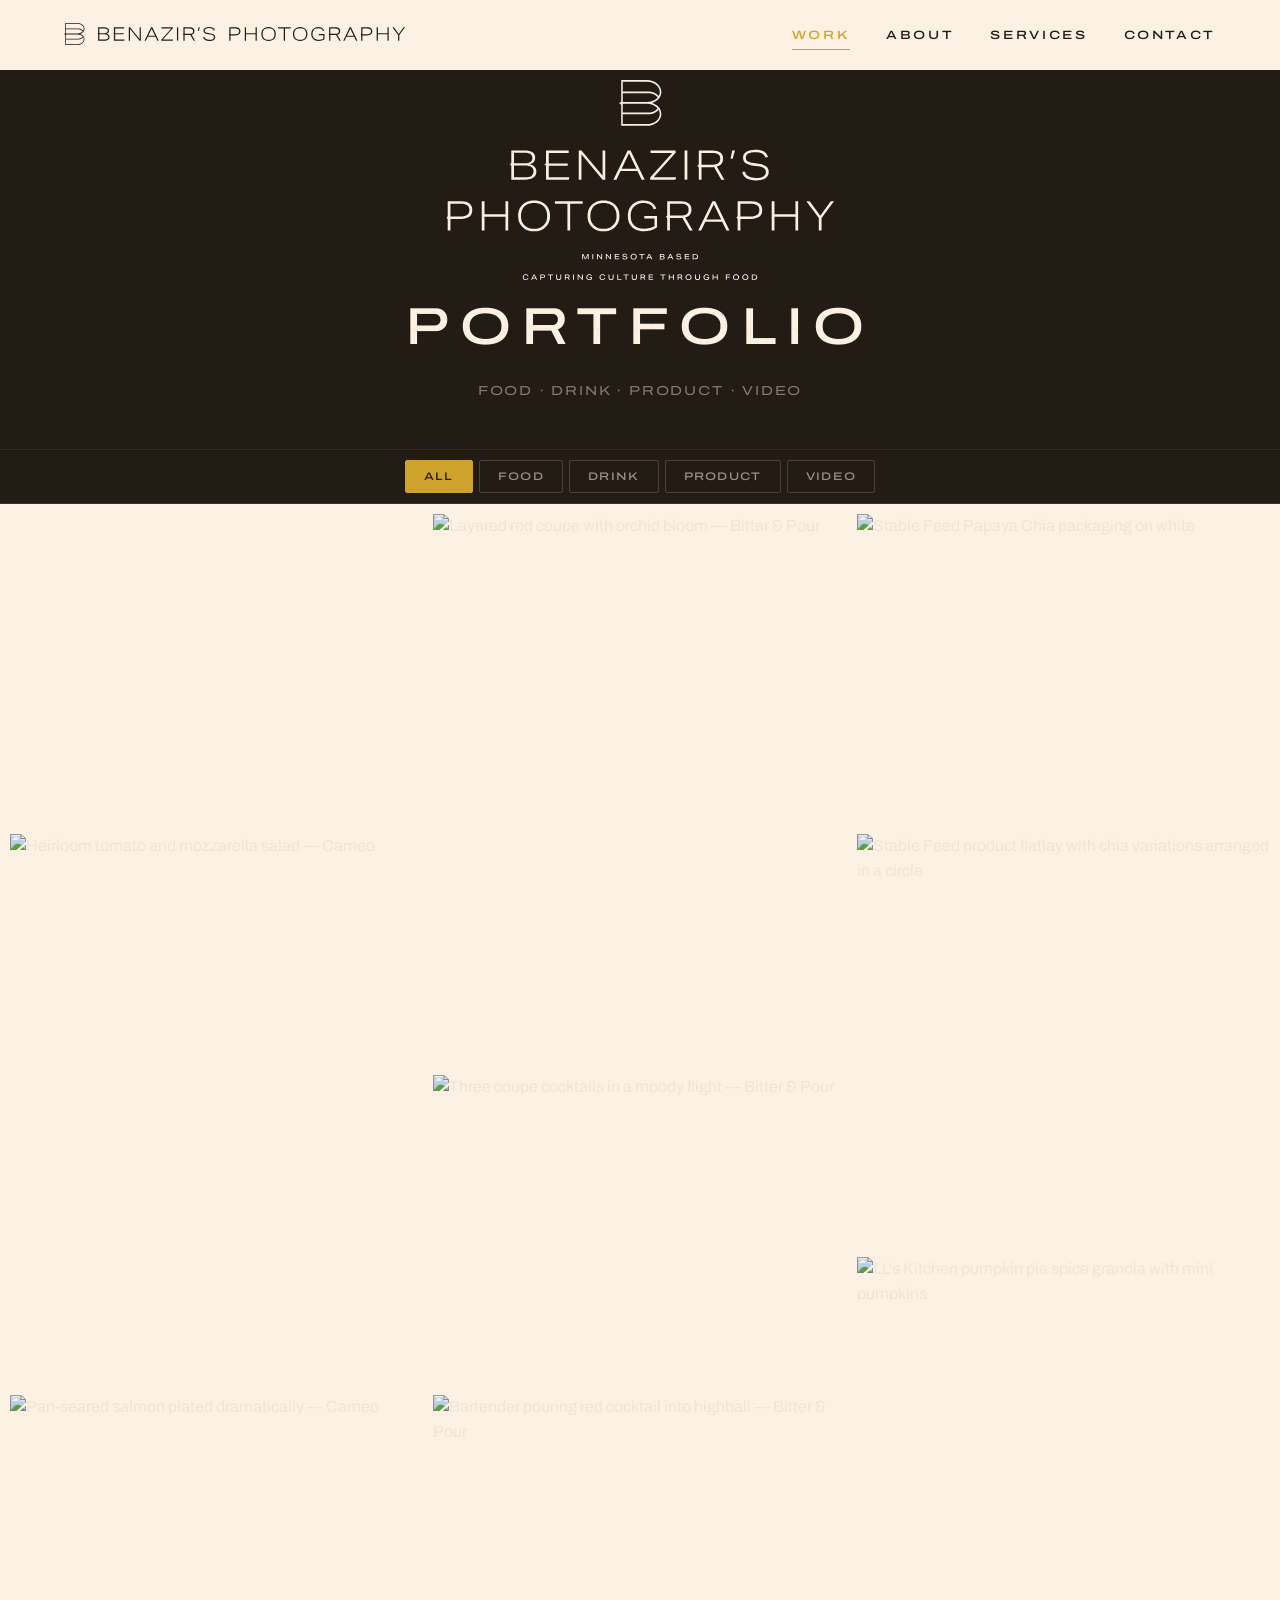
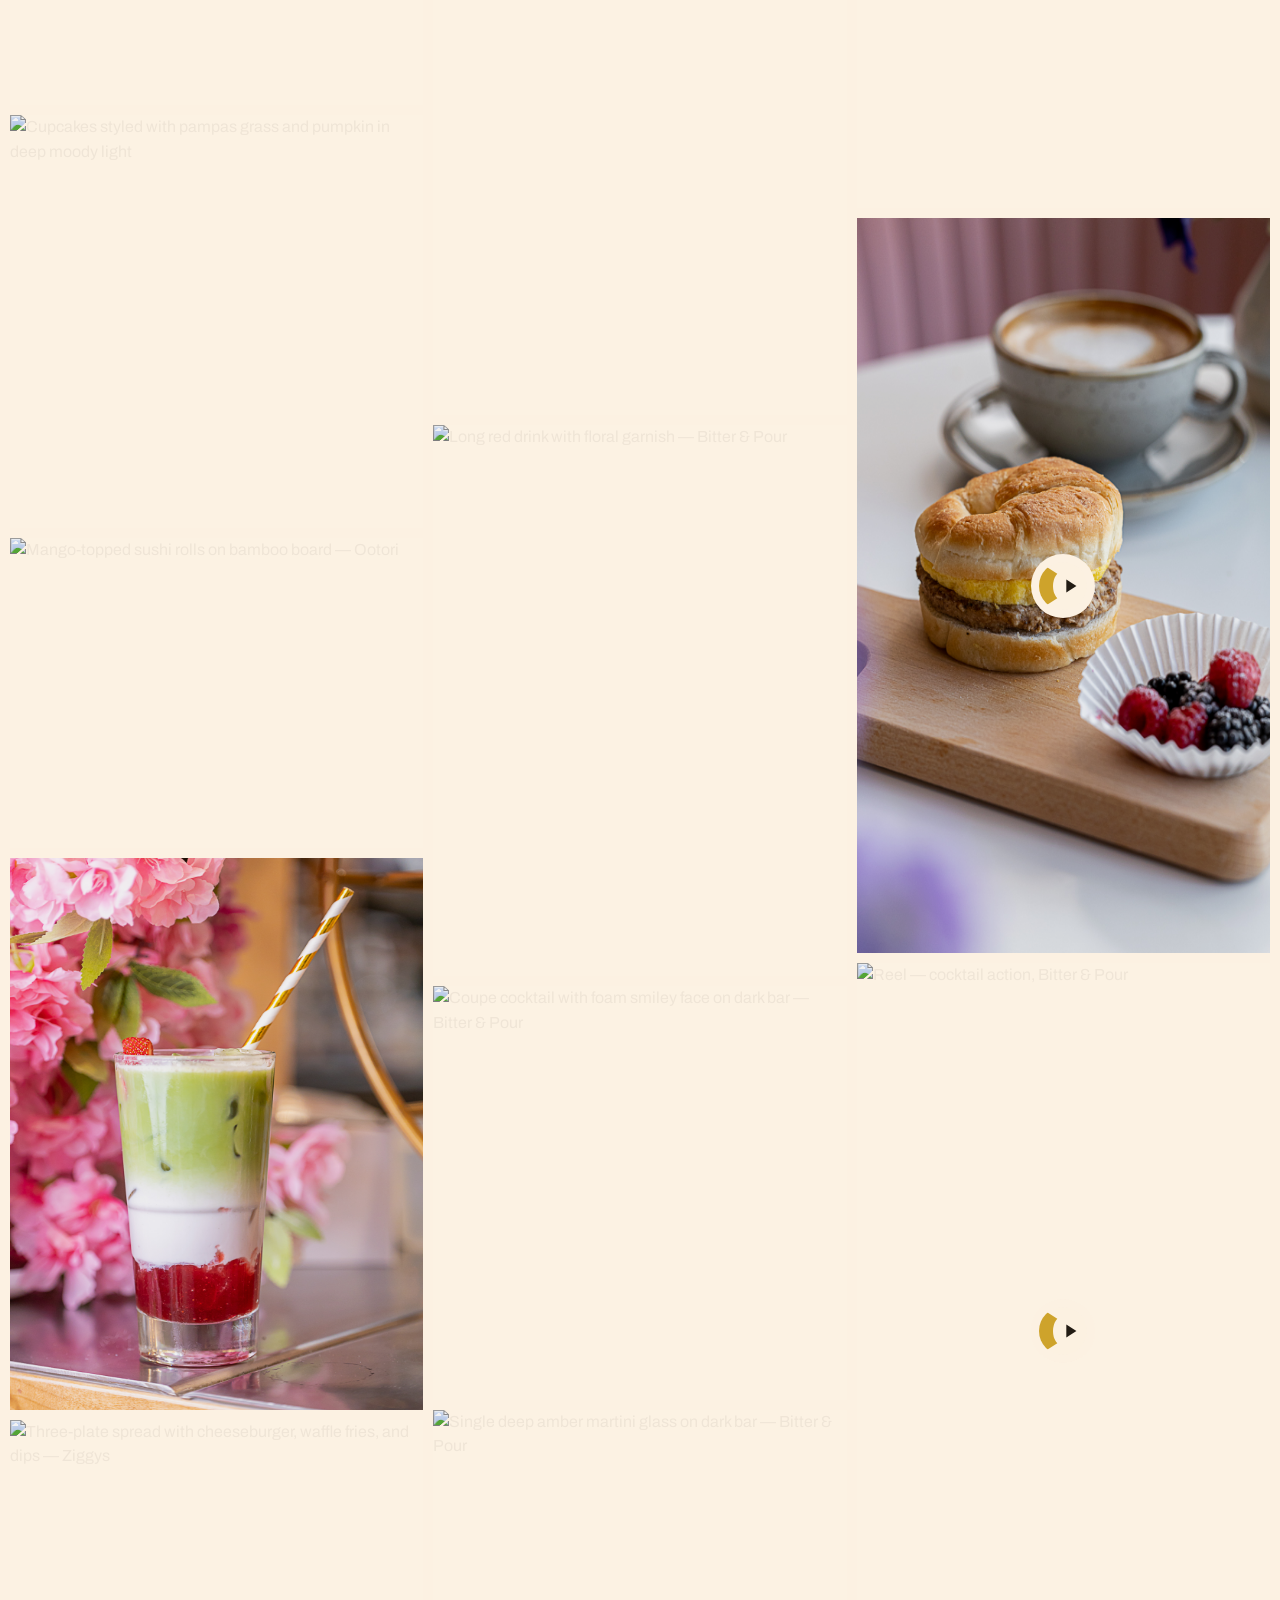
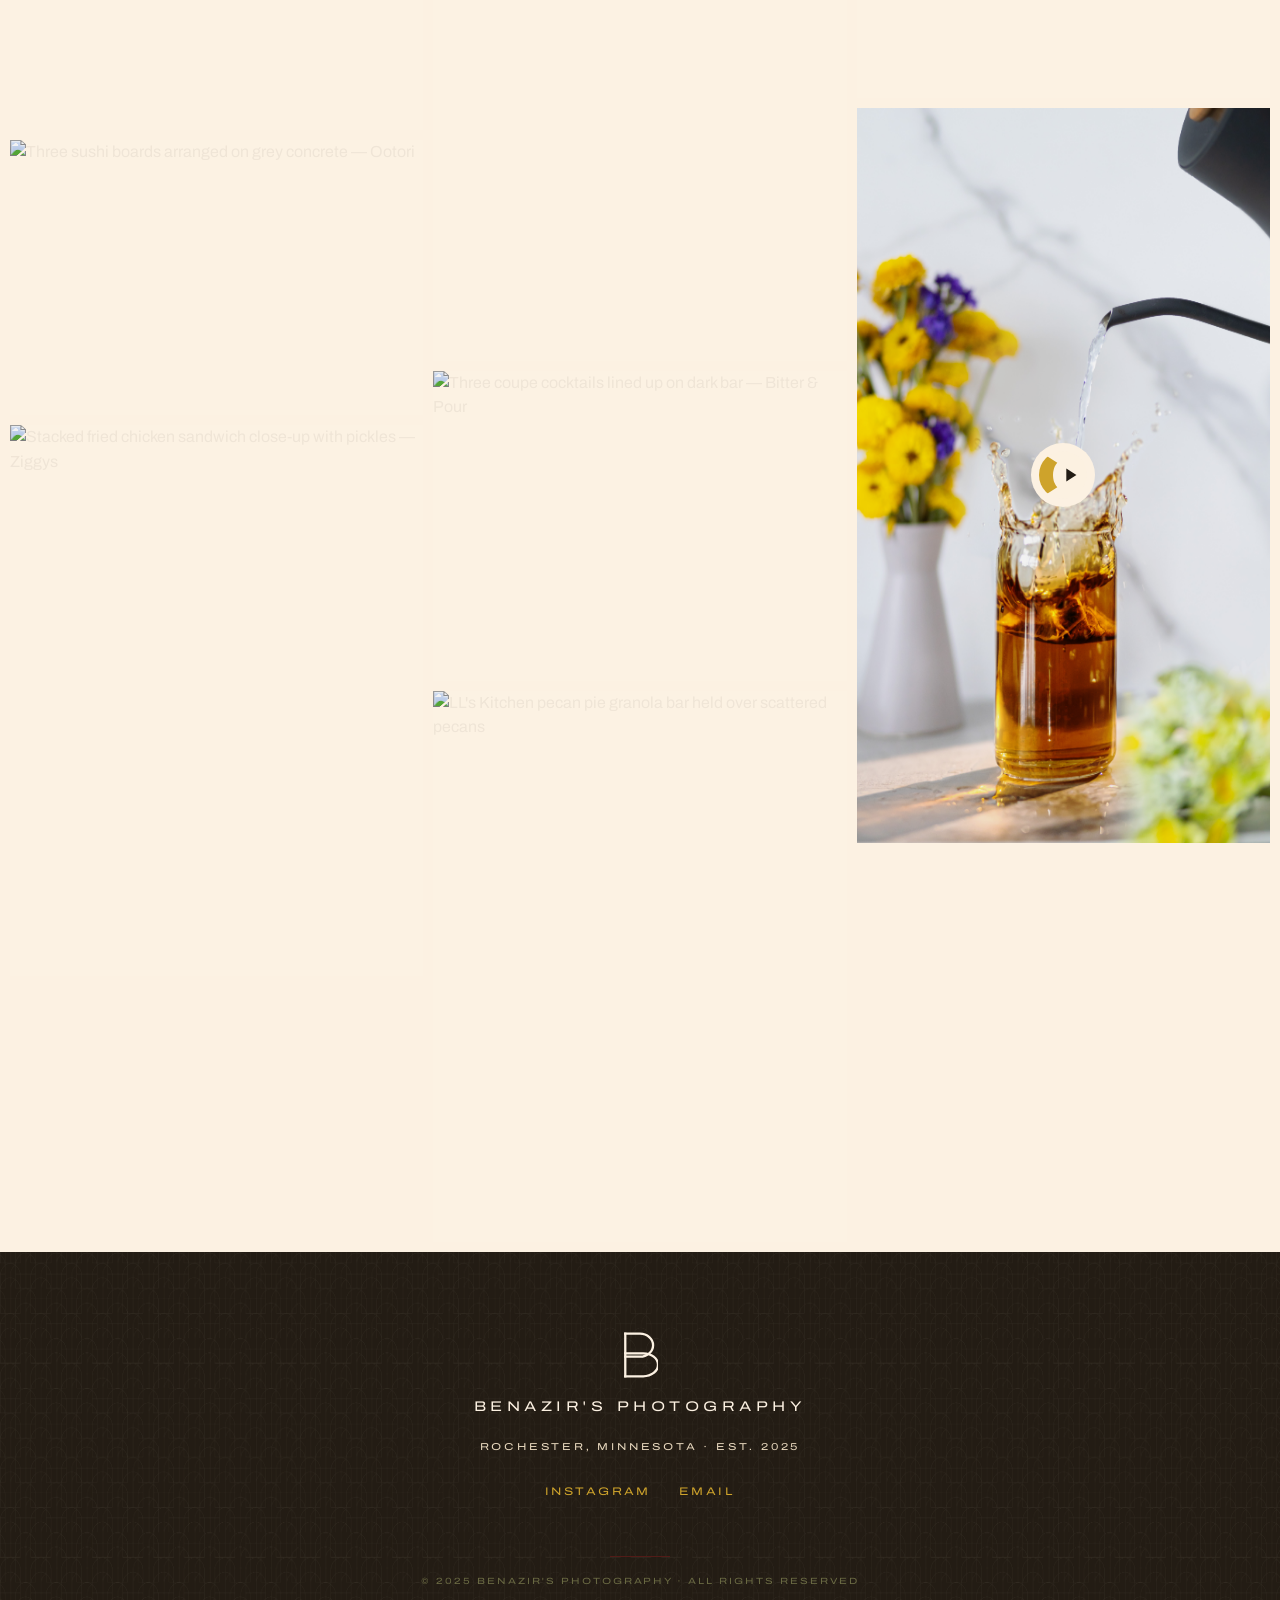
==== portfolio.html @ 40272d46 "Update portfolio.html" ====
<!doctype html>
<html lang="en">
<head>
<meta charset="utf-8">
<meta name="viewport" content="width=device-width,initial-scale=1">
<title>Portfolio — Benazir's Photography</title>
<meta name="description" content="Selected work — food, drink, product, and video photography by Benazir's Photography, Rochester MN.">
<link rel="preconnect" href="https://fonts.googleapis.com">
<link rel="preconnect" href="https://fonts.gstatic.com" crossorigin>
<link rel="stylesheet" href="https://fonts.googleapis.com/css2?family=Archivo:wdth,wght@100..125,300..700&display=swap">
<!-- Adobe Typekit (Aktiv Grotesk + Aktiv Grotesk Extended) -->
<script>
  (function () {
    var host = location.hostname;
    var allow = host && host !== 'localhost' && !host.endsWith('.local') && !/^\d/.test(host);
    if (allow) {
      var l = document.createElement('link');
      l.rel = 'stylesheet';
      l.href = 'https://use.typekit.net/yec0vnt.css';
      document.head.appendChild(l);
    }
  })();
</script>
<link rel="stylesheet" href="styles.css">

<style>
  /* ── CSS VARS (brand palette) ── */
  :root {
    --cream:   #FCF1E2;
    --tan:     #E9D9BF;
    --tumeric: #CEA32B;
    --sage:    #6B6B44;
    --pepper:  #231C14;
    --poppy:   #BC372E;
    --maroon:  #521B17;

    --font-display: 'aktiv-grotesk-extended', 'Archivo', sans-serif;
    --font-body:    'aktiv-grotesk', 'Archivo', sans-serif;

    --grid-gap: 10px;
    --col-count: 3;
  }

  *, *::before, *::after { box-sizing: border-box; margin: 0; padding: 0; }
  html { scroll-behavior: smooth; }
  body { background: var(--pepper); color: var(--cream); font-family: var(--font-body); }

  /* ── FILTER BAR ── */
  .filter-bar {
    position: sticky;
    top: 0;
    z-index: 100;
    display: flex;
    align-items: center;
    justify-content: center;
    gap: 6px;
    flex-wrap: wrap;
    padding: 10px 16px;
    background: var(--pepper);
    border-bottom: 1px solid rgba(252,241,226,.10);
  }

  .filter-bar__btn {
    font-family: var(--font-display);
    font-size: 11px;
    letter-spacing: .12em;
    text-transform: uppercase;
    color: rgba(252,241,226,.55);
    background: transparent;
    border: 1px solid rgba(252,241,226,.18);
    border-radius: 2px;
    padding: 7px 18px;
    cursor: pointer;
    transition: color .2s, border-color .2s, background .2s;
    white-space: nowrap;
  }
  .filter-bar__btn:hover,
  .filter-bar__btn.is-active {
    color: var(--pepper);
    background: var(--tumeric);
    border-color: var(--tumeric);
  }

  /* ── MASONRY GRID ── */
  .portfolio-grid { padding: var(--grid-gap); }

  .masonry {
    column-count: var(--col-count);
    column-gap: var(--grid-gap);
  }

  .pf-item {
    display: block;
    break-inside: avoid;
    margin-bottom: var(--grid-gap);
    position: relative;
    overflow: hidden;
    cursor: zoom-in;
    background: rgba(255,255,255,.04);
  }

  .pf-item img {
    display: block;
    width: 100%;
    height: auto;
    transition: transform .45s cubic-bezier(.25,.46,.45,.94), filter .35s ease;
    filter: brightness(.95);
  }
  .pf-item:hover img {
    transform: scale(1.04);
    filter: brightness(1);
  }

  /* label overlay */
  .pf-item__label {
    position: absolute;
    bottom: 0; left: 0; right: 0;
    padding: 28px 14px 12px;
    background: linear-gradient(transparent, rgba(35,28,20,.72));
    font-family: var(--font-display);
    font-size: 10px;
    letter-spacing: .14em;
    text-transform: uppercase;
    color: var(--cream);
    opacity: 0;
    transform: translateY(6px);
    transition: opacity .3s ease, transform .3s ease;
    pointer-events: none;
  }
  .pf-item:hover .pf-item__label {
    opacity: 1;
    transform: translateY(0);
  }

  /* video play badge */
  .pf-item--video::after {
    content: '';
    position: absolute;
    top: 50%; left: 50%;
    transform: translate(-50%,-50%);
    width: 48px; height: 48px;
    background: rgba(252,241,226,.9) url("data:image/svg+xml,%3Csvg xmlns='http://www.w3.org/2000/svg' viewBox='0 0 24 24'%3E%3Cpath fill='%23231C14' d='M8 5v14l11-7z'/%3E%3C/svg%3E") center/22px no-repeat;
    border-radius: 50%;
    pointer-events: none;
    transition: transform .2s ease, background-color .2s ease;
  }
  .pf-item--video:hover::after {
    transform: translate(-50%,-50%) scale(1.12);
    background-color: var(--tumeric);
  }

  .pf-item.is-hidden { display: none; }

  /* ── RESPONSIVE ── */
  @media (max-width: 900px)  { :root { --col-count: 2; } }
  @media (max-width: 500px)  { :root { --col-count: 1; } }

  /* ── LIGHTBOX ── */
  .lb-overlay {
    display: none;
    position: fixed;
    inset: 0;
    z-index: 1000;
    background: rgba(35,28,20,.96);
    backdrop-filter: blur(6px);
    -webkit-backdrop-filter: blur(6px);
    align-items: center;
    justify-content: center;
    padding: 20px;
  }
  .lb-overlay.is-open { display: flex; }

  .lb-inner {
    position: relative;
    max-width: min(1100px, 94vw);
    max-height: 90vh;
    display: flex;
    align-items: center;
    justify-content: center;
  }

  .lb-img {
    max-width: 100%;
    max-height: 88vh;
    object-fit: contain;
    display: block;
    box-shadow: 0 30px 80px rgba(0,0,0,.6);
    border: 1px solid rgba(252,241,226,.08);
    opacity: 0;
    transform: scale(.97);
    transition: opacity .3s ease, transform .3s ease;
  }
  .lb-overlay.is-open .lb-img {
    opacity: 1;
    transform: scale(1);
  }

  .lb-caption {
    position: absolute;
    bottom: -32px;
    left: 0; right: 0;
    text-align: center;
    font-family: var(--font-body);
    font-size: 12px;
    letter-spacing: .06em;
    color: rgba(252,241,226,.45);
  }

  .lb-btn {
    position: fixed;
    background: rgba(252,241,226,.08);
    border: 1px solid rgba(252,241,226,.14);
    color: var(--cream);
    cursor: pointer;
    display: flex;
    align-items: center;
    justify-content: center;
    transition: background .2s ease, border-color .2s ease;
  }
  .lb-btn:hover { background: var(--tumeric); border-color: var(--tumeric); color: var(--pepper); }

  .lb-close {
    top: 18px; right: 18px;
    width: 42px; height: 42px;
    border-radius: 50%;
    font-size: 20px;
    line-height: 1;
  }
  .lb-prev, .lb-next {
    top: 50%; transform: translateY(-50%);
    width: 48px; height: 48px;
    border-radius: 50%;
    font-size: 22px;
  }
  .lb-prev { left: 14px; }
  .lb-next { right: 14px; }

  @media (max-width: 600px) {
    .lb-prev { left: 6px; }
    .lb-next { right: 6px; }
    .lb-close { top: 10px; right: 10px; width: 36px; height: 36px; font-size: 16px; }
  }

  /* ── MINI-HERO fallback (in case styles.css doesn't define it) ── */
  .mini-hero {
    background: var(--pepper);
    padding: 80px 24px 48px;
    text-align: center;
    border-bottom: 1px solid rgba(252,241,226,.08);
  }
  .mini-hero h1 {
    font-family: var(--font-display);
    font-size: clamp(28px, 5vw, 52px);
    letter-spacing: .18em;
    text-transform: uppercase;
    color: var(--cream);
    margin-top: 20px;
  }
  .mini-hero__cats {
    margin-top: 10px;
    font-size: 13px;
    letter-spacing: .14em;
    color: rgba(252,241,226,.45);
    text-transform: uppercase;
  }
</style>
</head>
<body data-screen-label="02 Portfolio">

<!-- ============== NAV ============== -->
<header class="nav is-scrolled">
  <div class="nav__inner">
    <a href="index.html" class="nav__brand" aria-label="Benazir's Photography home">
      <img class="nav__logo" src="assets/logos/horizontal-cream.svg" alt="Benazir's Photography" />
    </a>
    <button class="nav__hamburger" aria-label="Open menu" aria-expanded="false">
      <span></span><span></span><span></span>
    </button>
    <ul class="nav__links">
      <li><a class="nav__link is-active" href="portfolio.html">Work</a></li>
      <li><a class="nav__link" href="index.html#about">About</a></li>
      <li><a class="nav__link" href="index.html#specialties">Services</a></li>
      <li><a class="nav__link" href="index.html#contact">Contact</a></li>
    </ul>
  </div>
</header>

<!-- ============== MINI HERO ============== -->
<section class="mini-hero">
  <div class="mini-hero__pattern" aria-hidden="true"></div>
  <img src="assets/logos/Primary_Tagline_Cream.svg" alt="Benazir's Photography"
       style="height:200px;width:auto;display:block;margin:0 auto;">
  <h1>Portfolio</h1>
  <div class="mini-hero__cats">Food · Drink · Product · Video</div>
</section>

<!-- ============== FILTER ============== -->
<nav class="filter-bar" aria-label="Filter portfolio">
  <button class="filter-bar__btn is-active" data-filter="all">All</button>
  <button class="filter-bar__btn" data-filter="food">Food</button>
  <button class="filter-bar__btn" data-filter="drink">Drink</button>
  <button class="filter-bar__btn" data-filter="product">Product</button>
  <button class="filter-bar__btn" data-filter="video">Video</button>
</nav>

<!-- ============================================================
     MASONRY GRID
     ============================================================
     IMAGE PATHS: All src values follow the pattern /portfolio/{category}/{filename}
     matching your GitHub /portfolio folder structure.

     Replace each src with the actual filename from your repo.
     The data-src attribute on each <a> is used by the lightbox —
     it should always match the <img> src.

     The inline style="aspect-ratio:W/H" on each <img> reserves
     layout space before images load. Adjust each ratio to match
     your actual photo's orientation (landscape 4/3 · portrait 3/4
     · square 1/1 · tall portrait 9/16 for reels).
     ============================================================ -->
<section class="portfolio-grid" id="portfolio">
  <div class="masonry" id="masonryGrid">

    <!-- ══ FOOD ══════════════════════════════════════════════════ -->

    <a href="#" class="pf-item" data-category="food"
       data-src="portfolio/Architectural & Hospitality/Mill Valley Kitchen — 104A9486 bar stools cow art.jpg"
      <img src="/portfolio/food/mezza9-04102.jpg" style="aspect-ratio:4/3"
           alt="Pan-seared salmon in a black bowl on warm wood — Mezza 9" loading="lazy">
      <div class="pf-item__label">Food</div>
    </a>

    <a href="#" class="pf-item" data-category="food"
       data-src="/portfolio/food/cameo-22.jpg"
       data-alt="Heirloom tomato and mozzarella salad — Cameo">
      <img src="/portfolio/food/cameo-22.jpg" style="aspect-ratio:3/4"
           alt="Heirloom tomato and mozzarella salad — Cameo" loading="lazy">
      <div class="pf-item__label">Food</div>
    </a>

    <a href="#" class="pf-item" data-category="food"
       data-src="/portfolio/food/cameo-1.jpg"
       data-alt="Pan-seared salmon plated dramatically — Cameo">
      <img src="/portfolio/food/cameo-1.jpg" style="aspect-ratio:4/3"
           alt="Pan-seared salmon plated dramatically — Cameo" loading="lazy">
      <div class="pf-item__label">Food</div>
    </a>

    <a href="#" class="pf-item" data-category="food"
       data-src="/portfolio/food/styling-bg.jpg"
       data-alt="Cupcakes styled with pampas grass and pumpkin in deep moody light">
      <img src="/portfolio/food/styling-bg.jpg" style="aspect-ratio:1/1"
           alt="Cupcakes styled with pampas grass and pumpkin in deep moody light" loading="lazy">
      <div class="pf-item__label">Editorial</div>
    </a>

    <a href="#" class="pf-item" data-category="food"
       data-src="/portfolio/food/ootori-13.jpg"
       data-alt="Mango-topped sushi rolls on bamboo board — Ootori">
      <img src="/portfolio/food/ootori-13.jpg" style="aspect-ratio:4/3"
           alt="Mango-topped sushi rolls on bamboo board — Ootori" loading="lazy">
      <div class="pf-item__label">Food</div>
    </a>

    <a href="#" class="pf-item" data-category="food"
       data-src="/portfolio/food/mezza9-0973.jpg"
       data-alt="Strawberry matcha layered drink with cherry blossoms — Mezza 9">
      <img src="/portfolio/food/mezza9-0973.jpg" style="aspect-ratio:3/4"
           alt="Strawberry matcha layered drink with cherry blossoms — Mezza 9" loading="lazy">
      <div class="pf-item__label">Food</div>
    </a>

    <a href="#" class="pf-item" data-category="food"
       data-src="/portfolio/food/ziggys-127.jpg"
       data-alt="Three-plate spread with cheeseburger, waffle fries, and dips — Ziggys">
      <img src="/portfolio/food/ziggys-127.jpg" style="aspect-ratio:4/3"
           alt="Three-plate spread with cheeseburger, waffle fries, and dips — Ziggys" loading="lazy">
      <div class="pf-item__label">Food</div>
    </a>

    <a href="#" class="pf-item" data-category="food"
       data-src="/portfolio/food/ootori-29.jpg"
       data-alt="Three sushi boards arranged on grey concrete — Ootori">
      <img src="/portfolio/food/ootori-29.jpg" style="aspect-ratio:3/2"
           alt="Three sushi boards arranged on grey concrete — Ootori" loading="lazy">
      <div class="pf-item__label">Food</div>
    </a>

    <a href="#" class="pf-item" data-category="food"
       data-src="/portfolio/food/ziggys-025.jpg"
       data-alt="Stacked fried chicken sandwich close-up with pickles — Ziggys">
      <img src="/portfolio/food/ziggys-025.jpg" style="aspect-ratio:3/4"
           alt="Stacked fried chicken sandwich close-up with pickles — Ziggys" loading="lazy">
      <div class="pf-item__label">Food</div>
    </a>

    <!-- ══ DRINK ══════════════════════════════════════════════════ -->

    <a href="#" class="pf-item" data-category="drink"
       data-src="/portfolio/drink/bp-19.jpg"
       data-alt="Layered red coupe with orchid bloom — Bitter & Pour">
      <img src="/portfolio/drink/bp-19.jpg" style="aspect-ratio:3/4"
           alt="Layered red coupe with orchid bloom — Bitter & Pour" loading="lazy">
      <div class="pf-item__label">Drink</div>
    </a>

    <a href="#" class="pf-item" data-category="drink"
       data-src="/portfolio/drink/bp-29.jpg"
       data-alt="Three coupe cocktails in a moody flight — Bitter & Pour">
      <img src="/portfolio/drink/bp-29.jpg" style="aspect-ratio:4/3"
           alt="Three coupe cocktails in a moody flight — Bitter & Pour" loading="lazy">
      <div class="pf-item__label">Drink</div>
    </a>

    <a href="#" class="pf-item" data-category="drink"
       data-src="/portfolio/drink/bp-06.jpg"
       data-alt="Bartender pouring red cocktail into highball — Bitter & Pour">
      <img src="/portfolio/drink/bp-06.jpg" style="aspect-ratio:2/3"
           alt="Bartender pouring red cocktail into highball — Bitter & Pour" loading="lazy">
      <div class="pf-item__label">Drink</div>
    </a>

    <a href="#" class="pf-item" data-category="drink"
       data-src="/portfolio/drink/bp-14.jpg"
       data-alt="Long red drink with floral garnish — Bitter & Pour">
      <img src="/portfolio/drink/bp-14.jpg" style="aspect-ratio:3/4"
           alt="Long red drink with floral garnish — Bitter & Pour" loading="lazy">
      <div class="pf-item__label">Drink</div>
    </a>

    <a href="#" class="pf-item" data-category="drink"
       data-src="/portfolio/drink/bp-4880.jpg"
       data-alt="Coupe cocktail with foam smiley face on dark bar — Bitter & Pour">
      <img src="/portfolio/drink/bp-4880.jpg" style="aspect-ratio:1/1"
           alt="Coupe cocktail with foam smiley face on dark bar — Bitter & Pour" loading="lazy">
      <div class="pf-item__label">Drink</div>
    </a>

    <a href="#" class="pf-item" data-category="drink"
       data-src="/portfolio/drink/bp-34.jpg"
       data-alt="Single deep amber martini glass on dark bar — Bitter & Pour">
      <img src="/portfolio/drink/bp-34.jpg" style="aspect-ratio:3/4"
           alt="Single deep amber martini glass on dark bar — Bitter & Pour" loading="lazy">
      <div class="pf-item__label">Drink</div>
    </a>

    <a href="#" class="pf-item" data-category="drink"
       data-src="/portfolio/drink/bp-4776.jpg"
       data-alt="Three coupe cocktails lined up on dark bar — Bitter & Pour">
      <img src="/portfolio/drink/bp-4776.jpg" style="aspect-ratio:4/3"
           alt="Three coupe cocktails lined up on dark bar — Bitter & Pour" loading="lazy">
      <div class="pf-item__label">Drink</div>
    </a>

    <!-- ══ PRODUCT ════════════════════════════════════════════════ -->

    <a href="#" class="pf-item" data-category="product"
       data-src="/portfolio/product/lls-2632.jpg"
       data-alt="LL's Kitchen pecan pie granola bar held over scattered pecans">
      <img src="/portfolio/product/lls-2632.jpg" style="aspect-ratio:3/4"
           alt="LL's Kitchen pecan pie granola bar held over scattered pecans" loading="lazy">
      <div class="pf-item__label">Product</div>
    </a>

    <a href="#" class="pf-item" data-category="product"
       data-src="/portfolio/product/sf-087.jpg"
       data-alt="Stable Feed Papaya Chia packaging on white">
      <img src="/portfolio/product/sf-087.jpg" style="aspect-ratio:4/3"
           alt="Stable Feed Papaya Chia packaging on white" loading="lazy">
      <div class="pf-item__label">Product</div>
    </a>

    <a href="#" class="pf-item" data-category="product"
       data-src="/portfolio/product/sf-107.jpg"
       data-alt="Stable Feed product flatlay with chia variations arranged in a circle">
      <img src="/portfolio/product/sf-107.jpg" style="aspect-ratio:1/1"
           alt="Stable Feed product flatlay with chia variations arranged in a circle" loading="lazy">
      <div class="pf-item__label">Product</div>
    </a>

    <a href="#" class="pf-item" data-category="product"
       data-src="/portfolio/product/lls-2639.jpg"
       data-alt="LL's Kitchen pumpkin pie spice granola with mini pumpkins">
      <img src="/portfolio/product/lls-2639.jpg" style="aspect-ratio:3/4"
           alt="LL's Kitchen pumpkin pie spice granola with mini pumpkins" loading="lazy">
      <div class="pf-item__label">Product</div>
    </a>

    <!-- ══ VIDEO ══════════════════════════════════════════════════
         These use still frames as thumbnails. Replace src with
         your actual poster/thumbnail images. Update href values
         to link to video files or embed URLs when reels are ready.
         ════════════════════════════════════════════════════════ -->

    <a href="#" class="pf-item pf-item--video" data-category="video"
       data-src="/portfolio/food/mezza9-4027.jpg"
       data-alt="Reel — restaurant environment, Mezza 9">
      <img src="/portfolio/food/mezza9-4027.jpg" style="aspect-ratio:9/16"
           alt="Reel — restaurant environment, Mezza 9" loading="lazy">
      <div class="pf-item__label">Video</div>
    </a>

    <a href="#" class="pf-item pf-item--video" data-category="video"
       data-src="/portfolio/drink/bp-4745.jpg"
       data-alt="Reel — cocktail action, Bitter & Pour">
      <img src="/portfolio/drink/bp-4745.jpg" style="aspect-ratio:9/16"
           alt="Reel — cocktail action, Bitter & Pour" loading="lazy">
      <div class="pf-item__label">Video</div>
    </a>

    <a href="#" class="pf-item pf-item--video" data-category="video"
       data-src="/portfolio/food/styling-1402.jpg"
       data-alt="Reel — pour into iced coffee, motion still">
      <img src="/portfolio/food/styling-1402.jpg" style="aspect-ratio:9/16"
           alt="Reel — pour into iced coffee, motion still" loading="lazy">
      <div class="pf-item__label">Video</div>
    </a>

  </div><!-- /masonry -->
</section>

<!-- ============== LIGHTBOX ============== -->
<div class="lb-overlay" id="lightbox" role="dialog" aria-modal="true" aria-label="Image viewer">
  <button class="lb-btn lb-close" id="lbClose" aria-label="Close">&#x2715;</button>
  <button class="lb-btn lb-prev"  id="lbPrev"  aria-label="Previous image">&#8592;</button>
  <button class="lb-btn lb-next"  id="lbNext"  aria-label="Next image">&#8594;</button>
  <div class="lb-inner">
    <img class="lb-img" id="lbImg" src="" alt="">
    <div class="lb-caption" id="lbCaption"></div>
  </div>
</div>

<!-- ============== FOOTER ============== -->
<footer class="footer">
  <div class="pattern-bg" style="opacity:0.08;"></div>
  <div class="footer__brand">
    <svg class="b-mark" viewBox="0 0 22 28" fill="none" aria-hidden="true">
      <g stroke="var(--cream)" stroke-width="1.4" fill="none" stroke-linecap="square">
        <path d="M2 1 V27" /><path d="M2 1 H11 a8 7 0 0 1 0 14 H2" />
        <path d="M2 13 H13 a9 7 0 0 1 0 14 H2" />
      </g>
    </svg>
    <span class="name">Benazir's Photography</span>
  </div>
  <div class="footer__loc">Rochester, Minnesota · Est. 2025</div>
  <div class="footer__social">
    <a href="https://instagram.com/benazirsphotography" target="_blank" rel="noopener">Instagram</a>
    <a href="mailto:hello@benazirsphotography.com">Email</a>
  </div>
  <div class="footer__divider"></div>
  <div class="footer__bottom">© 2025 Benazir's Photography · All Rights Reserved</div>
</footer>

<script src="scripts.js"></script>
<script>
/* ══ FILTER ══════════════════════════════════════════════ */
const filterBtns = document.querySelectorAll('.filter-bar__btn');
const allItems   = document.querySelectorAll('.pf-item');

filterBtns.forEach(btn => {
  btn.addEventListener('click', () => {
    filterBtns.forEach(b => b.classList.remove('is-active'));
    btn.classList.add('is-active');
    const f = btn.dataset.filter;
    allItems.forEach(item => {
      item.classList.toggle('is-hidden', f !== 'all' && item.dataset.category !== f);
    });
  });
});

/* ══ LIGHTBOX ════════════════════════════════════════════ */
const lb        = document.getElementById('lightbox');
const lbImg     = document.getElementById('lbImg');
const lbCaption = document.getElementById('lbCaption');
const lbClose   = document.getElementById('lbClose');
const lbPrev    = document.getElementById('lbPrev');
const lbNext    = document.getElementById('lbNext');

let visibleItems = [];
let currentIdx   = 0;

function getVisible() {
  return [...allItems].filter(el => !el.classList.contains('is-hidden'));
}

function openLightbox(idx) {
  visibleItems = getVisible();
  currentIdx   = idx;
  showImage(currentIdx);
  lb.classList.add('is-open');
  document.body.style.overflow = 'hidden';
}

function showImage(idx) {
  const item = visibleItems[idx];
  if (!item) return;
  const src = item.dataset.src || item.querySelector('img').src;
  const alt = item.dataset.alt || item.querySelector('img').alt;
  lbImg.style.opacity   = '0';
  lbImg.style.transform = 'scale(.97)';
  setTimeout(() => {
    lbImg.src          = src;
    lbImg.alt          = alt;
    lbCaption.textContent = alt;
    lbImg.style.opacity   = '1';
    lbImg.style.transform = 'scale(1)';
  }, 120);
  lbPrev.style.display = visibleItems.length <= 1 ? 'none' : 'flex';
  lbNext.style.display = visibleItems.length <= 1 ? 'none' : 'flex';
}

function closeLightbox() {
  lb.classList.remove('is-open');
  document.body.style.overflow = '';
  setTimeout(() => { lbImg.src = ''; }, 300);
}

allItems.forEach(item => {
  item.addEventListener('click', e => {
    e.preventDefault();
    const vis    = getVisible();
    const visIdx = vis.indexOf(item);
    if (visIdx > -1) openLightbox(visIdx);
  });
});

lbClose.addEventListener('click', closeLightbox);
lbPrev.addEventListener('click', () => {
  currentIdx = (currentIdx - 1 + visibleItems.length) % visibleItems.length;
  showImage(currentIdx);
});
lbNext.addEventListener('click', () => {
  currentIdx = (currentIdx + 1) % visibleItems.length;
  showImage(currentIdx);
});

/* Click backdrop to close */
lb.addEventListener('click', e => { if (e.target === lb) closeLightbox(); });

/* Keyboard nav */
document.addEventListener('keydown', e => {
  if (!lb.classList.contains('is-open')) return;
  if (e.key === 'Escape')     closeLightbox();
  if (e.key === 'ArrowLeft')  { currentIdx = (currentIdx - 1 + visibleItems.length) % visibleItems.length; showImage(currentIdx); }
  if (e.key === 'ArrowRight') { currentIdx = (currentIdx + 1) % visibleItems.length; showImage(currentIdx); }
});
</script>
</body>
</html>
---- styles.css ----
/* ---------- BENAZIR'S PHOTOGRAPHY ---------- */

:root {
  --cream:   #FCF1E2;
  --tan:     #E9D9BF;
  --tumeric: #CEA32B;
  --sage:    #6B6B44;
  --poppy:   #BC372E;
  --maroon:  #521B17;
  --pepper:  #231C14;

  --pad-section: clamp(64px, 9vw, 130px);
  --pad-x:       clamp(20px, 5vw, 80px);

  --ease: cubic-bezier(.2,.6,.2,1);
}

* { box-sizing: border-box; margin: 0; padding: 0; }

html { scroll-behavior: smooth; }

body {
  font-family: "aktiv-grotesk", "Archivo", "Helvetica Neue", Arial, sans-serif;
  background: var(--cream);
  color: var(--pepper);
  -webkit-font-smoothing: antialiased;
  text-rendering: optimizeLegibility;
  font-weight: 400;
  line-height: 1.55;
  overflow-x: hidden;
}

img { display: block; max-width: 100%; }

a { color: inherit; text-decoration: none; }

button { font: inherit; cursor: pointer; border: 0; background: none; color: inherit; }

::selection { background: var(--tumeric); color: var(--pepper); }

/* ---------- TYPE SYSTEM ---------- */

.eyebrow {
  font-family: "aktiv-grotesk-extended", "Archivo", "aktiv-grotesk", sans-serif;
  font-weight: 500;
  font-size: 11px;
  letter-spacing: 0.28em;
  text-transform: uppercase;
  color: var(--sage);
}

.eyebrow--gold { color: var(--tumeric); }
.eyebrow--cream { color: var(--cream); }
.eyebrow--tan { color: var(--tan); }

h1, h2, h3, h4 {
  font-family: "aktiv-grotesk-extended", "Archivo", "aktiv-grotesk", sans-serif;
  font-weight: 500;
  text-transform: uppercase;
  letter-spacing: 0.06em;
  line-height: 1.05;
  color: var(--pepper);
}

.display {
  font-size: clamp(2.4rem, 6.5vw, 5.5rem);
  letter-spacing: 0.04em;
}

.display--xl {
  font-size: clamp(3rem, 8vw, 7rem);
  letter-spacing: 0.05em;
}

p { font-size: clamp(15px, 1vw, 17px); color: var(--pepper); }
p + p { margin-top: 1.1em; }

.lede { font-size: clamp(16px, 1.05vw, 18px); line-height: 1.65; }

.tracked {
  font-family: "aktiv-grotesk-extended", "Archivo", "aktiv-grotesk", sans-serif;
  text-transform: uppercase;
  letter-spacing: 0.22em;
  font-size: 12px;
  font-weight: 500;
}

/* ---------- LINKS / BUTTONS ---------- */

.link-arrow {
  display: inline-flex;
  align-items: center;
  gap: 14px;
  font-family: "aktiv-grotesk-extended", "Archivo", "aktiv-grotesk", sans-serif;
  text-transform: uppercase;
  letter-spacing: 0.22em;
  font-size: 12px;
  font-weight: 500;
  color: var(--tumeric);
  padding-bottom: 6px;
  border-bottom: 1px solid transparent;
  transition: color .25s var(--ease), border-color .25s var(--ease), gap .25s var(--ease);
}
.link-arrow .arrow { transition: transform .35s var(--ease); display: inline-block; }
.link-arrow:hover { color: var(--poppy); border-color: var(--poppy); gap: 22px; }
.link-arrow:hover .arrow { transform: translateX(4px); }

.link-arrow--poppy { color: var(--poppy); }
.link-arrow--poppy:hover { color: var(--maroon); border-color: var(--maroon); }

.btn {
  display: inline-flex;
  align-items: center;
  gap: 14px;
  background: var(--poppy);
  color: var(--cream);
  padding: 18px 28px 17px;
  font-family: "aktiv-grotesk-extended", "Archivo", "aktiv-grotesk", sans-serif;
  font-size: 12px;
  font-weight: 500;
  letter-spacing: 0.24em;
  text-transform: uppercase;
  border-radius: 0;
  transition: background .25s var(--ease), color .25s var(--ease), gap .25s var(--ease);
  border: 1px solid var(--poppy);
}
.btn:hover { background: var(--maroon); border-color: var(--maroon); gap: 22px; }
.btn .arrow { transition: transform .35s var(--ease); }
.btn:hover .arrow { transform: translateX(4px); }

.btn--ghost {
  background: transparent;
  color: var(--cream);
  border-color: var(--cream);
}
.btn--ghost:hover { background: var(--cream); color: var(--pepper); border-color: var(--cream); }

/* ---------- NAV ---------- */

.nav {
  position: fixed;
  top: 0; left: 0; right: 0;
  z-index: 100;
  background: var(--cream);
  border-bottom: 1px solid transparent;
  transition: background .3s var(--ease), border-color .3s var(--ease), box-shadow .3s var(--ease), padding .3s var(--ease);
  padding: 22px var(--pad-x);
}

.nav.is-scrolled {
  border-bottom-color: var(--tan);
  box-shadow: 0 1px 24px rgba(35,28,20,0.06);
  padding-top: 16px;
  padding-bottom: 16px;
}

.nav.is-on-dark:not(.is-scrolled) {
  background: transparent;
  color: var(--cream);
}
.nav.is-on-dark:not(.is-scrolled) .nav__brand-text,
.nav.is-on-dark:not(.is-scrolled) .nav__link,
.nav.is-on-dark:not(.is-scrolled) .nav__hamburger span { color: var(--cream); background-color: var(--cream); }
.nav.is-on-dark:not(.is-scrolled) .nav__brand-text { color: var(--cream); background: transparent; }
.nav.is-on-dark:not(.is-scrolled) .nav__link { color: var(--cream); background: transparent; }
.nav.is-on-dark:not(.is-scrolled) .b-mark .arch { stroke: var(--cream); }

.nav__inner {
  display: flex;
  align-items: center;
  justify-content: space-between;
  gap: 32px;
  max-width: 1640px;
  margin: 0 auto;
}

.nav__brand {
  display: flex;
  align-items: center;
  gap: 14px;
  flex-shrink: 0;
}

.nav__brand .b-mark { width: 22px; height: 28px; }

/* Horizontal wordmark — sourced cream-on-transparent. */
/* Default state (over light/scrolled nav): tint to pepper via filter. */
.nav__logo {
  display: block;
  height: 22px;
  width: auto;
  /* Convert cream (#f4ead5-ish) → pepper (#231C14) for light nav state */
  filter: brightness(0) saturate(100%) invert(9%) sepia(13%) saturate(900%) hue-rotate(5deg) brightness(95%) contrast(92%);
  transition: filter 240ms ease;
}
/* Over hero (dark, before scroll): keep native cream — no filter */
.nav.is-on-dark:not(.is-scrolled) .nav__logo {
  filter: none;
}
@media (max-width: 720px) {
  .nav__logo { height: 18px; }
}

.nav__brand-text {
  font-family: "aktiv-grotesk-extended", "Archivo", "aktiv-grotesk", sans-serif;
  text-transform: uppercase;
  letter-spacing: 0.22em;
  font-size: 11px;
  font-weight: 500;
  color: var(--pepper);
  white-space: nowrap;
}

.nav__links {
  display: flex;
  align-items: center;
  gap: 36px;
  list-style: none;
}

.nav__link {
  font-family: "aktiv-grotesk-extended", "Archivo", "aktiv-grotesk", sans-serif;
  text-transform: uppercase;
  letter-spacing: 0.22em;
  font-size: 12px;
  font-weight: 500;
  color: var(--pepper);
  position: relative;
  transition: color .2s var(--ease);
}
.nav__link:hover, .nav__link.is-active { color: var(--tumeric); }
.nav__link.is-active::after {
  content: "";
  position: absolute;
  left: 0; right: 0; bottom: -8px;
  height: 1px;
  background: var(--tumeric);
}

.nav__hamburger {
  display: none;
  width: 28px;
  height: 18px;
  position: relative;
}
.nav__hamburger span {
  position: absolute;
  left: 0; right: 0;
  height: 1.5px;
  background: var(--pepper);
  transition: transform .3s var(--ease), top .3s var(--ease), opacity .2s var(--ease);
}
.nav__hamburger span:nth-child(1) { top: 0; }
.nav__hamburger span:nth-child(2) { top: 8px; }
.nav__hamburger span:nth-child(3) { top: 16px; }
.nav__hamburger.is-open span:nth-child(1) { top: 8px; transform: rotate(45deg); }
.nav__hamburger.is-open span:nth-child(2) { opacity: 0; }
.nav__hamburger.is-open span:nth-child(3) { top: 8px; transform: rotate(-45deg); }

@media (max-width: 860px) {
  .nav__hamburger { display: block; }
  .nav__links {
    position: fixed;
    top: 64px; left: 0; right: 0;
    flex-direction: column;
    align-items: flex-start;
    gap: 0;
    background: var(--cream);
    border-bottom: 1px solid var(--tan);
    padding: 20px var(--pad-x) 32px;
    transform: translateY(-12px);
    opacity: 0;
    pointer-events: none;
    transition: transform .3s var(--ease), opacity .3s var(--ease);
  }
  .nav__links.is-open {
    transform: translateY(0);
    opacity: 1;
    pointer-events: auto;
  }
  .nav__link {
    display: block;
    width: 100%;
    padding: 18px 0;
    border-bottom: 1px solid var(--tan);
    color: var(--pepper);
  }
  .nav__link:last-child { border-bottom: 0; }
}

/* ---------- LAYOUT ---------- */

.section {
  padding: var(--pad-section) var(--pad-x);
  position: relative;
}

.section--cream { background: var(--cream); }
.section--tan { background: var(--tan); }
.section--pepper { background: var(--pepper); color: var(--cream); }
.section--pepper h1, .section--pepper h2, .section--pepper h3 { color: var(--cream); }
.section--pepper p { color: var(--tan); }

.wrap { max-width: 1480px; margin: 0 auto; }
.wrap--narrow { max-width: 720px; margin: 0 auto; }

/* Brand arch pattern (pattern-01.png) — used ONLY in dark sections.
   Cream lines on near-black: image is light tan on transparent, so we let
   the dark section show through and keep opacity low. */
.pattern-bg {
  position: absolute;
  inset: 0;
  background-image: url("assets/patterns/pattern-01.png");
  background-size: 300px auto;
  background-repeat: repeat;
  opacity: 0.12;
  pointer-events: none;
}

/* ---------- CULTURAL MOTIFS (Central Asian, used sparingly) ---------- */

/* Suzani medallion — used once in About bg, low opacity, large */
.suzani-medallion {
  position: absolute;
  pointer-events: none;
  opacity: 0.06;
}
.suzani-medallion svg { width: 100%; height: 100%; display: block; }

/* Concentric ring ornament — Rishtan ware reference */
.ring-ornament {
  position: absolute;
  pointer-events: none;
  opacity: 0.55;
}
.ring-ornament svg { width: 100%; height: 100%; display: block; }

/* Girih watermark — 8-pointed star lattice, ultra-subtle bg */
.girih-watermark {
  position: absolute;
  inset: 0;
  pointer-events: none;
  opacity: 0.07;
  background-repeat: repeat;
  background-size: 240px 240px;
}

/* Ikat hairline divider — repeating diagonal-diamond stripe, full width */
.ikat-divider {
  display: block;
  width: 100%;
  height: 40px;
  background-repeat: repeat-x;
  background-position: center;
  background-size: 80px 40px;
}

/* ---------- HERO ---------- */

.hero {
  position: relative;
  height: 100vh;
  min-height: 640px;
  display: flex;
  align-items: center;
  justify-content: center;
  text-align: center;
  color: var(--cream);
  overflow: hidden;
}

.hero__bg {
  position: absolute;
  inset: 0;
  background-image: url("portfolio/food/mezza9-04102.jpg");
  background-size: cover;
  background-position: center;
  transform: scale(1.04);
  animation: heroDrift 14s ease-out forwards;
}
@keyframes heroDrift { to { transform: scale(1.0); } }

.hero__overlay {
  position: absolute; inset: 0;
  background: linear-gradient(180deg, rgba(35,28,20,0.55) 0%, rgba(35,28,20,0.40) 40%, rgba(35,28,20,0.65) 100%);
}

.hero__inner {
  position: relative;
  z-index: 2;
  padding: 100px var(--pad-x) 60px;
  max-width: 1100px;
}

.hero__title-wrap {
  margin: 0;
  display: flex;
  align-items: center;
  justify-content: center;
  width: 100%;
}

.hero__logo {
  width: clamp(280px, 56vw, 720px);
  height: auto;
  display: block;
  opacity: 0;
  transform: translateY(20px);
  animation: fadeUp 1.1s var(--ease) .35s forwards;
}

.hero .b-mark {
  width: 56px;
  height: 72px;
  margin: 0 auto 32px;
  opacity: 0;
  animation: fadeUp 1s var(--ease) .3s forwards;
}

.hero__title {
  font-size: clamp(2.6rem, 8vw, 6.4rem);
  letter-spacing: 0.06em;
  color: var(--cream);
  line-height: 0.98;
  opacity: 0;
  animation: fadeUp 1s var(--ease) .55s forwards;
}
.hero__title span { display: block; }

.hero__rule {
  width: 60px;
  height: 1px;
  background: var(--tumeric);
  margin: 36px auto 22px;
  opacity: 0;
  animation: fadeUp 1s var(--ease) .8s forwards;
}

.hero__loc {
  color: var(--cream);
  font-family: "aktiv-grotesk-extended", "Archivo", "aktiv-grotesk", sans-serif;
  font-size: 11px;
  letter-spacing: 0.32em;
  text-transform: uppercase;
  opacity: 0;
  animation: fadeUp 1s var(--ease) 1s forwards;
}

.hero__tag {
  margin-top: 14px;
  color: var(--tan);
  font-style: italic;
  font-size: 13px;
  letter-spacing: 0.20em;
  text-transform: uppercase;
  opacity: 0;
  animation: fadeUp 1s var(--ease) 1.15s forwards;
}

.hero__scroll {
  position: absolute;
  bottom: 36px;
  left: 50%;
  transform: translateX(-50%);
  color: var(--tumeric);
  display: flex;
  flex-direction: column;
  align-items: center;
  gap: 10px;
  font-family: "aktiv-grotesk-extended", "Archivo", "aktiv-grotesk", sans-serif;
  font-size: 10px;
  letter-spacing: 0.32em;
  text-transform: uppercase;
  opacity: 0;
  animation: fadeUp 1s var(--ease) 1.3s forwards;
}
.hero__scroll svg { animation: bob 2.4s ease-in-out infinite; }

@keyframes bob {
  0%, 100% { transform: translateY(0); }
  50% { transform: translateY(8px); }
}

@keyframes fadeUp {
  from { opacity: 0; transform: translateY(18px); }
  to { opacity: 1; transform: translateY(0); }
}

/* ---------- SELECTED WORK GRID ---------- */

.section-head {
  display: flex;
  flex-direction: column;
  gap: 18px;
  margin-bottom: 64px;
}

.section-head h2 { font-size: clamp(2rem, 4.8vw, 3.6rem); }

.work-grid {
  display: grid;
  grid-template-columns: repeat(6, 1fr);
  gap: 20px;
}

.work-grid__cell {
  position: relative;
  overflow: hidden;
  background: var(--tan);
}
.work-grid__cell img {
  width: 100%;
  height: 100%;
  object-fit: cover;
  transition: transform 1.2s var(--ease);
}
.work-grid__cell:hover img { transform: scale(1.04); }

.work-grid__cell .overlay {
  position: absolute;
  inset: 0;
  background: rgba(252,241,226,0.78);
  display: flex;
  align-items: center;
  justify-content: center;
  opacity: 0;
  transition: opacity .4s var(--ease);
}
.work-grid__cell:hover .overlay { opacity: 1; }

.work-grid__cell .overlay__label {
  font-family: "aktiv-grotesk-extended", "Archivo", "aktiv-grotesk", sans-serif;
  text-transform: uppercase;
  letter-spacing: 0.32em;
  font-size: 13px;
  font-weight: 500;
  color: var(--pepper);
  transform: translateY(8px);
  transition: transform .5s var(--ease);
}
.work-grid__cell:hover .overlay__label { transform: translateY(0); }

/* arch-crop removed — no arch image masks per cultural direction */
.arch-crop { border-radius: 6px; }

/* layout: featured row + secondary row + tertiary row */
.work-grid__cell--feature { grid-column: span 6; aspect-ratio: 16 / 8; }
.work-grid__cell--portrait { grid-column: span 3; aspect-ratio: 4 / 5; }
.work-grid__cell--third { grid-column: span 2; aspect-ratio: 4 / 5; }

@media (max-width: 900px) {
  .work-grid { grid-template-columns: repeat(2, 1fr); gap: 12px; }
  .work-grid__cell--feature { grid-column: span 2; aspect-ratio: 4 / 3; }
  .work-grid__cell--portrait { grid-column: span 1; aspect-ratio: 4 / 5; }
  .work-grid__cell--third { grid-column: span 1; aspect-ratio: 4 / 5; }
}

.work-grid__after {
  margin-top: 64px;
  text-align: center;
}

/* ---------- ABOUT ---------- */

.about {
  position: relative;
  overflow: hidden;
}
.about {
  position: relative;
  overflow: hidden;
}
.about__arch-bg { display: none; }

.about__grid {
  position: relative;
  z-index: 1;
  display: grid;
  grid-template-columns: minmax(0, 1fr) minmax(0, 1.1fr);
  gap: clamp(40px, 6vw, 100px);
  align-items: center;
}

.about__photo-wrap {
  position: relative;
  width: 100%;
}

.about__photo {
  width: 100%;
  aspect-ratio: 3 / 4;
  background-image: url("portfolio/food/styling-bg.jpg");
  background-size: cover;
  background-position: center;
  border-radius: 4px;
}

.about__copy h2 { font-size: clamp(2.6rem, 6.5vw, 5.8rem); }
.about__copy .eyebrow { margin-bottom: 20px; }
.about__copy p { margin-top: 1.2em; max-width: 52ch; }
.about__cta { margin-top: 38px; }

@media (max-width: 860px) {
  .about__grid { grid-template-columns: 1fr; }
  .about__photo { max-width: 420px; }
}

/* ---------- SPECIALTIES ---------- */

.specs {
  display: grid;
  grid-template-columns: repeat(3, 1fr);
  gap: 0;
  border-top: 1px solid var(--tan);
}

.spec {
  padding: 56px 40px;
  border-right: 1px solid var(--tan);
  border-bottom: 1px solid var(--tan);
  border-left: 0 solid transparent;
  transition: border-left-color .25s var(--ease), background .25s var(--ease);
  display: flex;
  flex-direction: column;
  gap: 20px;
}
.spec:last-child { border-right: 0; }
.spec:hover {
  border-left: 4px solid var(--tumeric);
  padding-left: 36px;
}

.spec__num {
  display: block;
  font-family: "aktiv-grotesk-extended", "Archivo", "aktiv-grotesk", sans-serif;
  font-weight: 500;
  font-size: 12px;
  letter-spacing: 0.32em;
  color: var(--tumeric);
  margin-bottom: 22px;
}
.spec h3 {
  font-size: clamp(1.4rem, 2.4vw, 2rem);
  letter-spacing: 0.05em;
}
.spec p { color: var(--pepper); max-width: 42ch; }

@media (max-width: 860px) {
  .specs { grid-template-columns: 1fr; }
  .spec { border-right: 0; }
}

/* ---------- MOTION SECTION ---------- */

.motion {
  position: relative;
  overflow: hidden;
}

.motion__inner {
  position: relative;
  z-index: 1;
  display: grid;
  grid-template-columns: minmax(0, 1fr) minmax(0, 1.1fr);
  gap: clamp(40px, 6vw, 100px);
  align-items: center;
}

.motion__copy { max-width: 540px; }
.motion__copy h2 { font-size: clamp(2.6rem, 7vw, 6rem); color: var(--cream); }
.motion__copy p { color: var(--tan); margin-top: 1.2em; }

.motion__reels {
  display: grid;
  grid-template-columns: 1fr 1fr;
  gap: 22px;
}

.reel {
  display: flex;
  flex-direction: column;
  gap: 14px;
}
.reel__media {
  position: relative;
  width: 100%;
  aspect-ratio: 9 / 14;
  background-size: cover;
  background-position: center;
  border-radius: 50% 50% 4px 4px / 30% 30% 4px 4px;
  overflow: hidden;
}
.reel__media::after {
  content: "";
  position: absolute; inset: 0;
  background: linear-gradient(180deg, rgba(35,28,20,0.0) 40%, rgba(35,28,20,0.55) 100%);
}
.reel__media .play {
  position: absolute;
  top: 50%; left: 50%;
  transform: translate(-50%, -50%);
  width: 56px; height: 56px;
  border-radius: 50%;
  background: var(--cream);
  display: flex;
  align-items: center;
  justify-content: center;
  z-index: 2;
  transition: transform .3s var(--ease), background .3s var(--ease);
}
.reel:hover .play { transform: translate(-50%,-50%) scale(1.08); background: var(--tumeric); }
.reel__media .play svg { color: var(--tumeric); margin-left: 3px; transition: color .3s var(--ease); }
.reel:hover .play svg { color: var(--cream); }

.reel__label {
  font-family: "aktiv-grotesk-extended", "Archivo", "aktiv-grotesk", sans-serif;
  font-size: 10px;
  letter-spacing: 0.28em;
  text-transform: uppercase;
  color: var(--sage);
}

@media (max-width: 860px) {
  .motion__inner { grid-template-columns: 1fr; }
}

/* ---------- WORKING TOGETHER ---------- */

.working-section {
  position: relative;
  overflow: hidden;
}

.working {
  text-align: center;
  position: relative;
  z-index: 1;
}
.working .eyebrow { margin-bottom: 18px; }
.working h2 { font-size: clamp(2rem, 5vw, 3.4rem); margin-bottom: 36px; }
.working p { max-width: 60ch; margin-left: auto; margin-right: auto; }
.working .btn { margin-top: 44px; }

/* ---------- CONTACT ---------- */

.contact {
  position: relative;
  overflow: hidden;
}
.contact__head { text-align: center; margin-bottom: 56px; position: relative; z-index: 1; }
.contact__head h2 { font-size: clamp(2.2rem, 5.5vw, 4rem); color: var(--cream); }
.contact__head p { margin-top: 14px; color: var(--tan); }

.form {
  position: relative;
  z-index: 1;
  max-width: 720px;
  margin: 0 auto;
  display: grid;
  grid-template-columns: 1fr 1fr;
  gap: 18px;
}
.form__row { grid-column: span 2; }
.form__row--half { grid-column: span 1; }

.form label {
  display: block;
  font-family: "aktiv-grotesk-extended", "Archivo", "aktiv-grotesk", sans-serif;
  font-size: 10px;
  letter-spacing: 0.28em;
  text-transform: uppercase;
  color: var(--tan);
  margin-bottom: 10px;
}

.form input,
.form select,
.form textarea {
  width: 100%;
  background: var(--cream);
  color: var(--pepper);
  border: 1px solid transparent;
  padding: 14px 16px;
  font-family: inherit;
  font-size: 15px;
  border-radius: 0;
  transition: border-color .25s var(--ease);
}
.form input:focus,
.form select:focus,
.form textarea:focus {
  outline: 0;
  border-color: var(--tumeric);
}

.form textarea { resize: vertical; min-height: 130px; }
.form select {
  appearance: none;
  background-image: url("data:image/svg+xml;utf8,<svg xmlns='http://www.w3.org/2000/svg' width='12' height='8' viewBox='0 0 12 8'><path d='M1 1l5 5 5-5' stroke='%23231C14' stroke-width='1.4' fill='none' stroke-linecap='round'/></svg>");
  background-repeat: no-repeat;
  background-position: right 18px center;
  padding-right: 44px;
}

.form .btn { width: 100%; justify-content: center; padding: 18px; }

.form__thanks {
  grid-column: span 2;
  display: none;
  text-align: center;
  border-top: 1px solid var(--tumeric);
  padding-top: 28px;
  color: var(--tan);
}
.form.is-sent .form__thanks { display: block; }
.form.is-sent .form__row,
.form.is-sent .form__row--half { display: none; }

.contact__below {
  position: relative;
  z-index: 1;
  margin-top: 60px;
  display: flex;
  align-items: center;
  justify-content: center;
  gap: 36px;
  flex-wrap: wrap;
  color: var(--tan);
  font-family: "aktiv-grotesk-extended", "Archivo", "aktiv-grotesk", sans-serif;
  font-size: 12px;
  letter-spacing: 0.18em;
  text-transform: uppercase;
}
.contact__below a { display: inline-flex; align-items: center; gap: 10px; transition: color .25s var(--ease); }
.contact__below a:hover { color: var(--tumeric); }
.contact__below svg { color: var(--tumeric); }

@media (max-width: 600px) {
  .form { grid-template-columns: 1fr; }
  .form__row, .form__row--half { grid-column: span 1; }
}

/* ---------- FOOTER ---------- */

.footer {
  background: var(--pepper);
  color: var(--tan);
  position: relative;
  overflow: hidden;
  padding: 80px var(--pad-x) 32px;
  text-align: center;
}
.footer__brand { display: inline-flex; flex-direction: column; align-items: center; gap: 18px; position: relative; z-index: 1; }
.footer__brand .b-mark { width: 36px; height: 46px; }
.footer__brand .name {
  font-family: "aktiv-grotesk-extended", "Archivo", "aktiv-grotesk", sans-serif;
  text-transform: uppercase;
  letter-spacing: 0.32em;
  font-size: 14px;
  color: var(--cream);
}
.footer__loc {
  margin-top: 22px;
  position: relative;
  z-index: 1;
  font-family: "aktiv-grotesk-extended", "Archivo", "aktiv-grotesk", sans-serif;
  text-transform: uppercase;
  letter-spacing: 0.28em;
  font-size: 10px;
  color: var(--tan);
}

.footer__social {
  margin-top: 28px;
  position: relative;
  z-index: 1;
  display: flex;
  align-items: center;
  justify-content: center;
  gap: 28px;
}
.footer__social a {
  color: var(--tumeric);
  font-family: "aktiv-grotesk-extended", "Archivo", "aktiv-grotesk", sans-serif;
  text-transform: uppercase;
  letter-spacing: 0.22em;
  font-size: 11px;
  display: inline-flex;
  align-items: center;
  gap: 10px;
  transition: color .2s var(--ease);
}
.footer__social a:hover { color: var(--cream); }

.footer__divider {
  margin: 56px auto 18px;
  width: 60px;
  height: 1px;
  background: var(--maroon);
  position: relative;
  z-index: 1;
}
.footer__bottom {
  position: relative;
  z-index: 1;
  font-family: "aktiv-grotesk-extended", "Archivo", "aktiv-grotesk", sans-serif;
  text-transform: uppercase;
  letter-spacing: 0.22em;
  font-size: 9px;
  color: var(--sage);
}

/* ---------- PORTFOLIO PAGE ---------- */

.mini-hero {
  height: 50vh;
  min-height: 360px;
  background: var(--tan);
  display: flex;
  flex-direction: column;
  align-items: center;
  justify-content: center;
  text-align: center;
  padding: 120px var(--pad-x) 40px;
  position: relative;
  overflow: hidden;
}
.mini-hero .b-mark { width: 36px; height: 46px; margin-bottom: 22px; }
.mini-hero h1 { font-size: clamp(2.4rem, 6vw, 4.5rem); margin-bottom: 16px; }
.mini-hero__cats {
  font-family: "aktiv-grotesk-extended", "Archivo", "aktiv-grotesk", sans-serif;
  font-size: 11px;
  letter-spacing: 0.32em;
  text-transform: uppercase;
  color: var(--sage);
}

.mini-hero__pattern {
  position: absolute;
  inset: 0;
  background-image: url("assets/patterns/pattern-01.png");
  background-size: 480px;
  opacity: 0.18;
  pointer-events: none;
  mix-blend-mode: multiply;
}

.filter-bar {
  border-bottom: 1px solid var(--tan);
  background: var(--cream);
  padding: 24px var(--pad-x);
  display: flex;
  justify-content: center;
  gap: clamp(20px, 4vw, 56px);
  flex-wrap: wrap;
  position: sticky;
  top: 64px;
  z-index: 50;
}
.filter-bar__btn {
  font-family: "aktiv-grotesk-extended", "Archivo", "aktiv-grotesk", sans-serif;
  text-transform: uppercase;
  letter-spacing: 0.18em;
  font-size: 12px;
  font-weight: 500;
  color: var(--pepper);
  padding: 10px 0;
  border-bottom: 1px solid transparent;
  transition: color .2s var(--ease), border-color .2s var(--ease);
}
.filter-bar__btn:hover { color: var(--tumeric); }
.filter-bar__btn.is-active {
  color: var(--tumeric);
  border-bottom-color: var(--tumeric);
}

.portfolio-grid {
  padding: clamp(48px, 7vw, 96px) var(--pad-x);
  background: var(--cream);
}
.portfolio-grid__inner {
  column-count: 3;
  column-gap: 22px;
  max-width: 1480px;
  margin: 0 auto;
}
@media (max-width: 1000px) { .portfolio-grid__inner { column-count: 2; } }
@media (max-width: 600px) { .portfolio-grid__inner { column-count: 1; } }

.pf-item {
  break-inside: avoid;
  margin-bottom: 22px;
  position: relative;
  overflow: hidden;
  background: var(--tan);
  cursor: zoom-in;
  transition: opacity .35s var(--ease), transform .35s var(--ease);
}
.pf-item.is-hidden {
  display: none;
}
.pf-item img {
  width: 100%;
  height: auto;
  display: block;
  transition: transform 1.2s var(--ease);
}
.pf-item:hover img { transform: scale(1.04); }
.pf-item .overlay {
  position: absolute; inset: 0;
  background: rgba(252,241,226,0.66);
  display: flex;
  align-items: center;
  justify-content: center;
  opacity: 0;
  transition: opacity .35s var(--ease);
}
.pf-item:hover .overlay { opacity: 1; }
.pf-item .overlay__label {
  font-family: "aktiv-grotesk-extended", "Archivo", "aktiv-grotesk", sans-serif;
  text-transform: uppercase;
  letter-spacing: 0.28em;
  font-size: 12px;
  font-weight: 500;
  color: var(--pepper);
}

.pf-item--video .overlay { opacity: 0; }
.pf-item--video::before {
  content: "";
  position: absolute;
  top: 50%; left: 50%;
  transform: translate(-50%, -50%);
  width: 64px; height: 64px;
  border-radius: 50%;
  background: var(--cream);
  z-index: 2;
  transition: transform .3s var(--ease);
}
.pf-item--video::after {
  content: "";
  position: absolute;
  top: 50%; left: 50%;
  width: 0; height: 0;
  border-left: 14px solid var(--tumeric);
  border-top: 9px solid transparent;
  border-bottom: 9px solid transparent;
  transform: translate(-40%, -50%);
  z-index: 3;
}
.pf-item--video:hover::before { transform: translate(-50%,-50%) scale(1.1); }

/* ---------- FADE IN ON SCROLL ---------- */

.fade-in {
  opacity: 0;
  transform: translateY(20px);
  transition: opacity .9s var(--ease), transform .9s var(--ease);
}
.fade-in.is-visible {
  opacity: 1;
  transform: translateY(0);
}

/* stagger small children */
.fade-in--stagger > * { opacity: 0; transform: translateY(16px); transition: opacity .8s var(--ease), transform .8s var(--ease); }
.fade-in--stagger.is-visible > * { opacity: 1; transform: translateY(0); }
.fade-in--stagger.is-visible > *:nth-child(1) { transition-delay: 0s; }
.fade-in--stagger.is-visible > *:nth-child(2) { transition-delay: .12s; }
.fade-in--stagger.is-visible > *:nth-child(3) { transition-delay: .24s; }
.fade-in--stagger.is-visible > *:nth-child(4) { transition-delay: .36s; }
.fade-in--stagger.is-visible > *:nth-child(5) { transition-delay: .48s; }
.fade-in--stagger.is-visible > *:nth-child(6) { transition-delay: .60s; }

/* Use Archivo's extended width when aktiv-grotesk-extended isn't available */
h1, h2, h3, h4, .eyebrow, .tracked, .nav__brand-text, .nav__link,
.hero__title, .hero__loc, .hero__tag, .hero__scroll,
.btn, .link-arrow, .filter-bar__btn, .footer__brand .name, .footer__loc,
.footer__social a, .footer__bottom, .reel__label, .form label,
.contact__below, .mini-hero__cats, .form .btn,
.work-grid__cell .overlay__label, .pf-item .overlay__label {
  font-stretch: 125%;
}
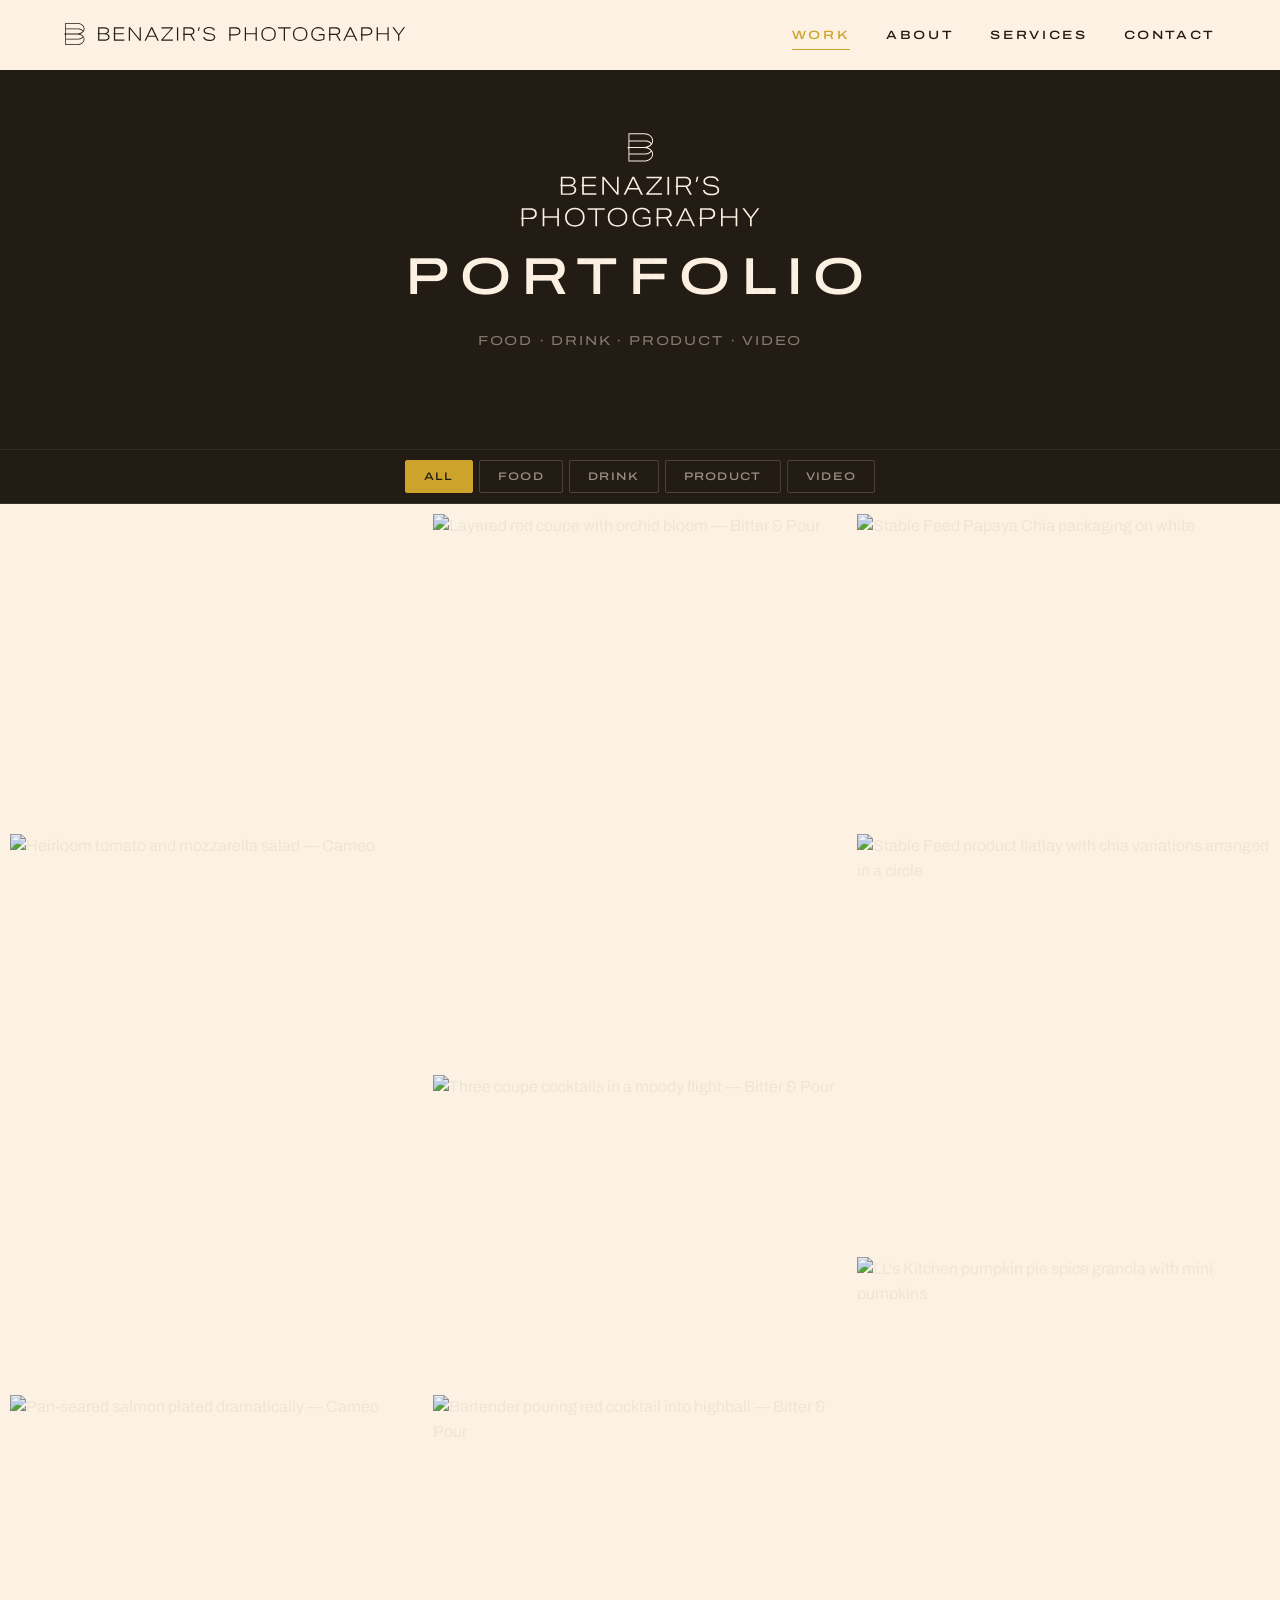
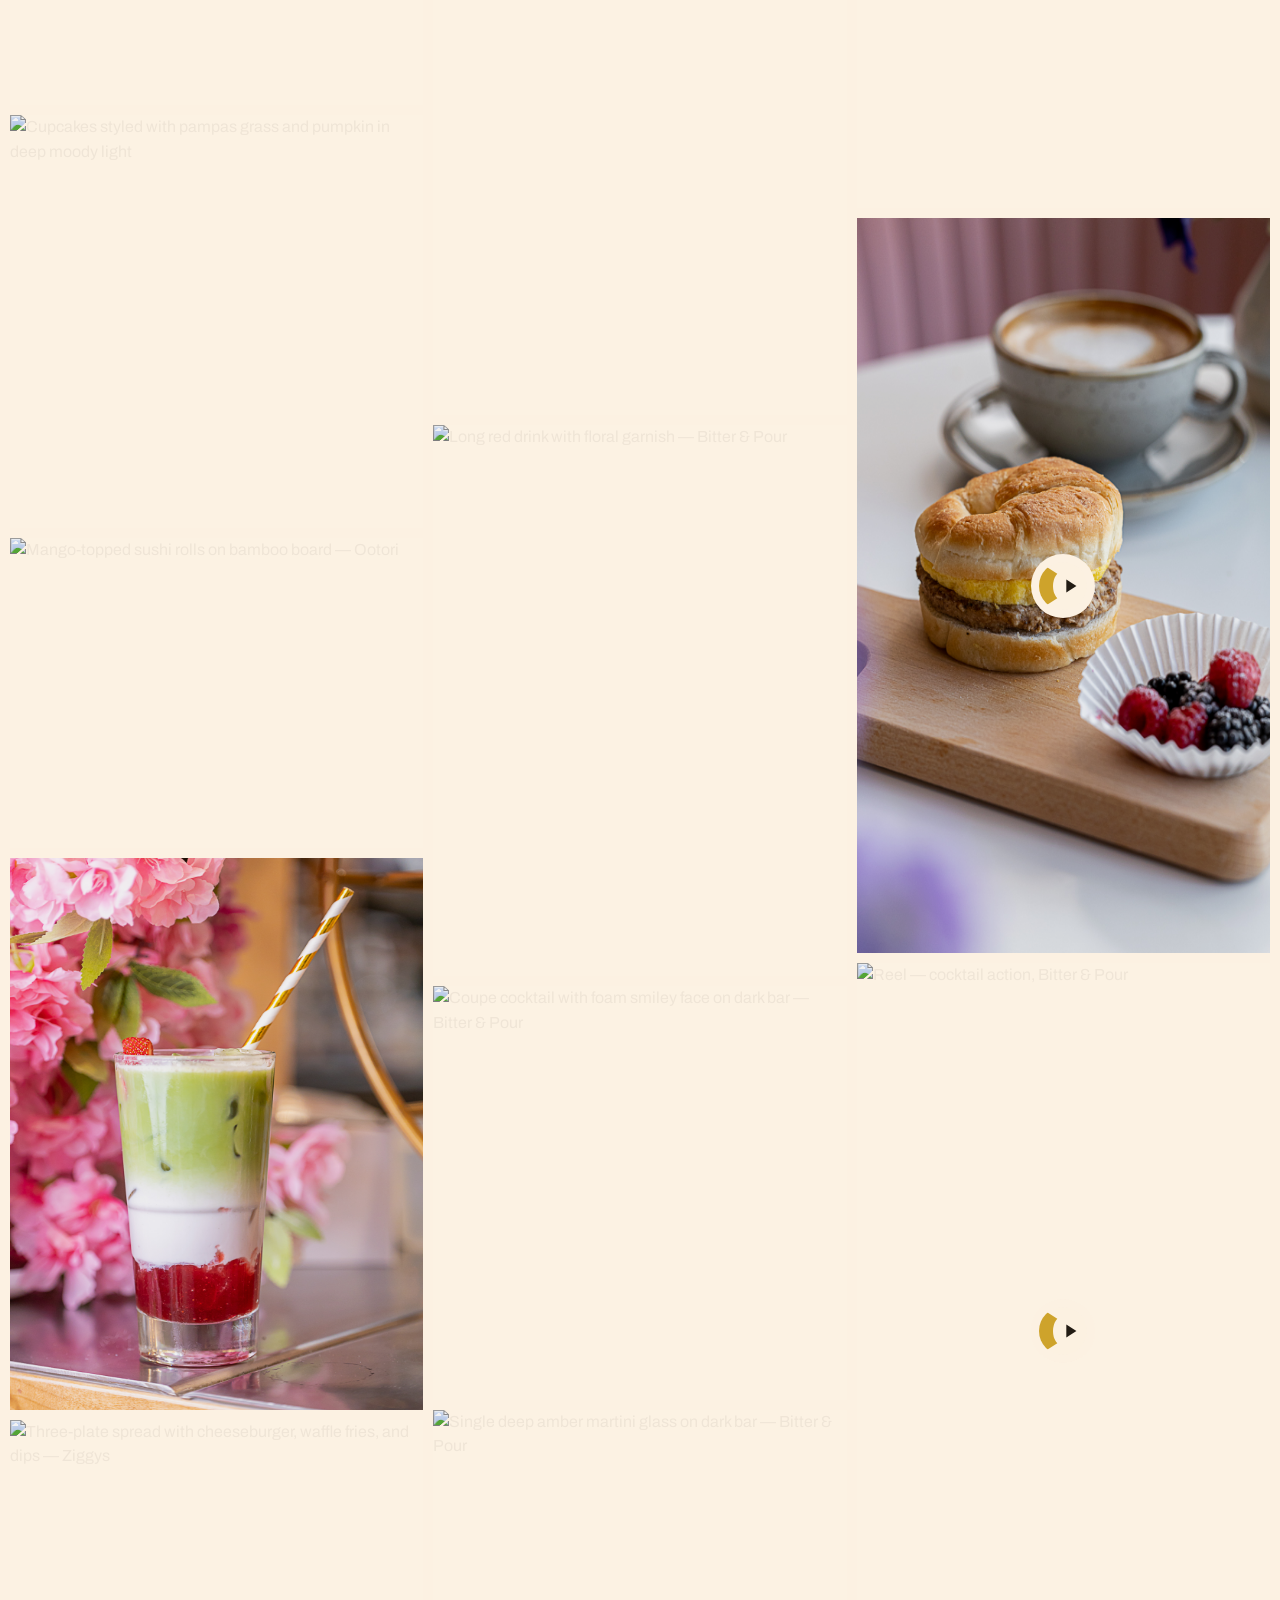
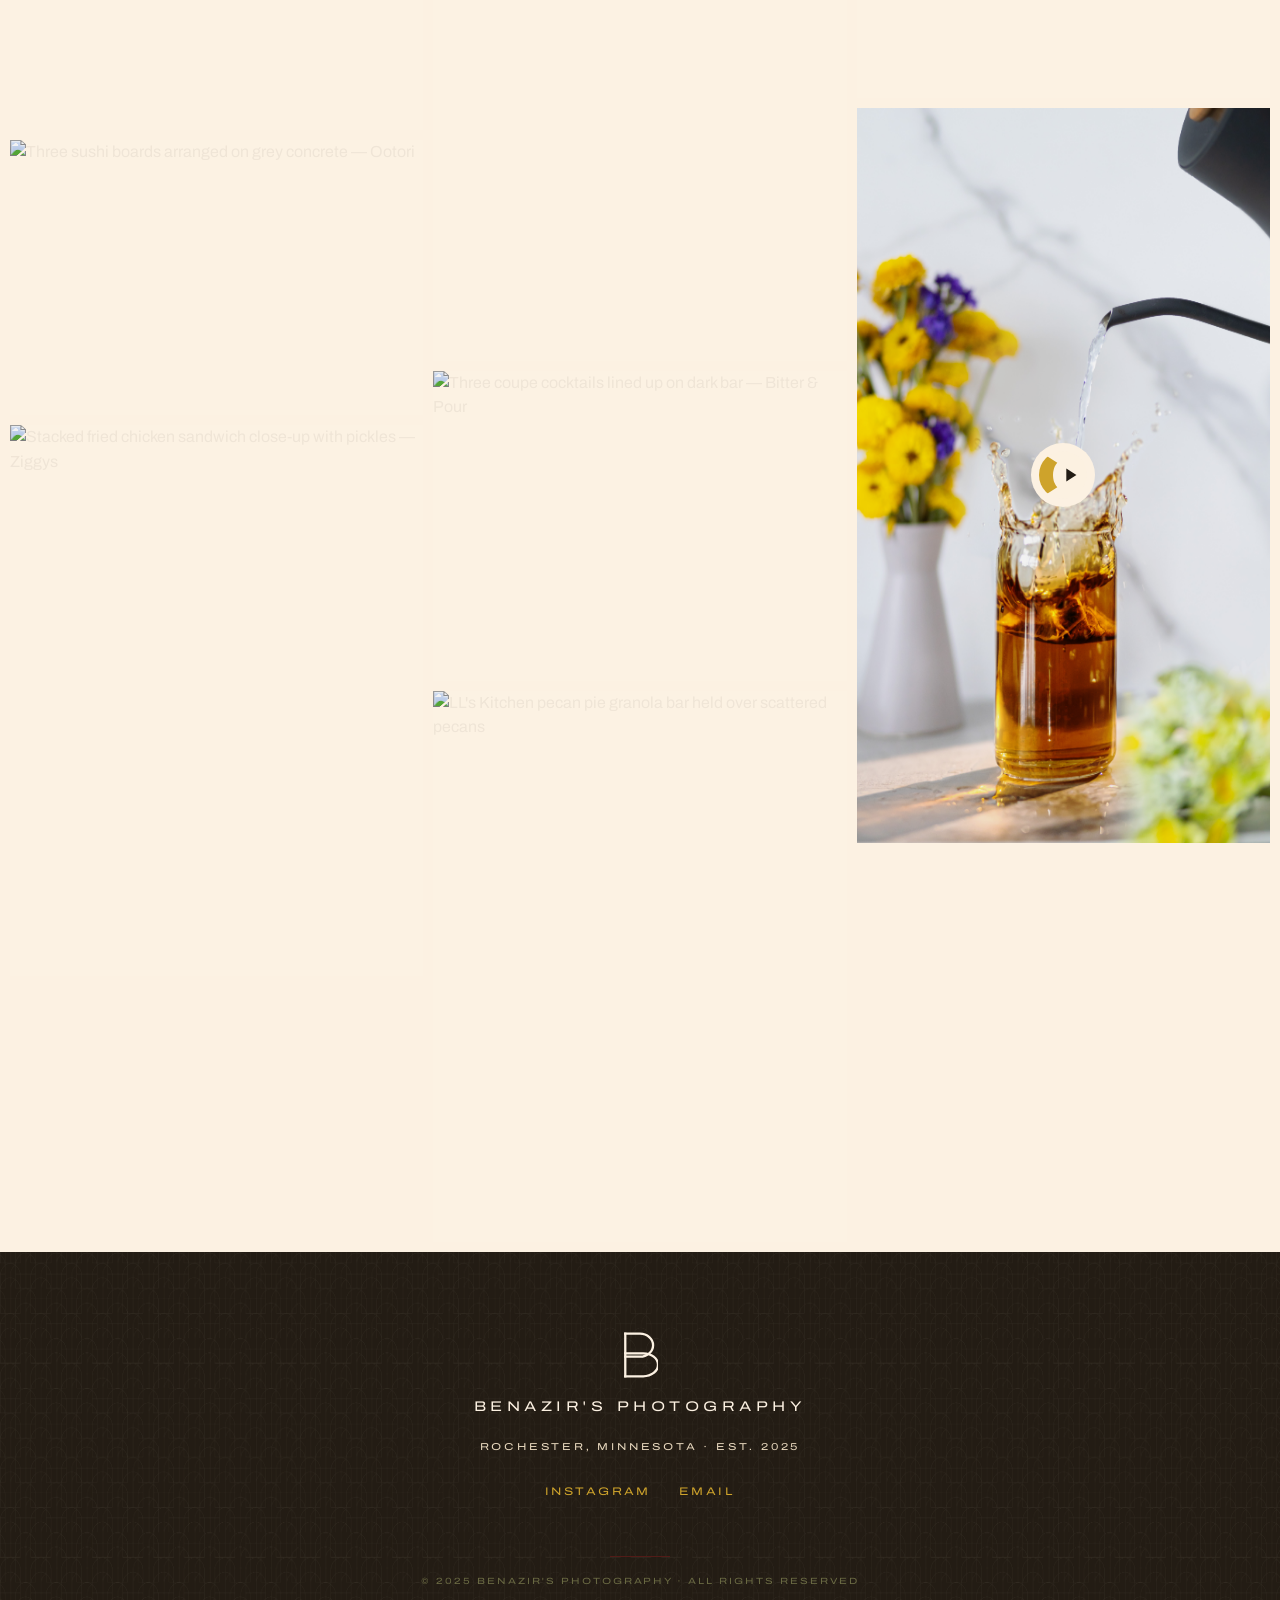
==== commit 5e68c22b: "Update portfolio.html" ====
--- a/portfolio.html
+++ b/portfolio.html
@@ -288,8 +288,8 @@
 <!-- ============== MINI HERO ============== -->
 <section class="mini-hero">
   <div class="mini-hero__pattern" aria-hidden="true"></div>
-  <img src="assets/logos/Primary_Tagline_Cream.svg" alt="Benazir's Photography"
-       style="height:200px;width:auto;display:block;margin:0 auto;">
+  <img src="assets/logos/Benazirs_Photography_PrimaryArtboard 7.svg" alt="Benazir's Photography"
+       style="height:100px;width:auto;display:block;margin:0 auto;">
   <h1>Portfolio</h1>
   <div class="mini-hero__cats">Food · Drink · Product · Video</div>
 </section>
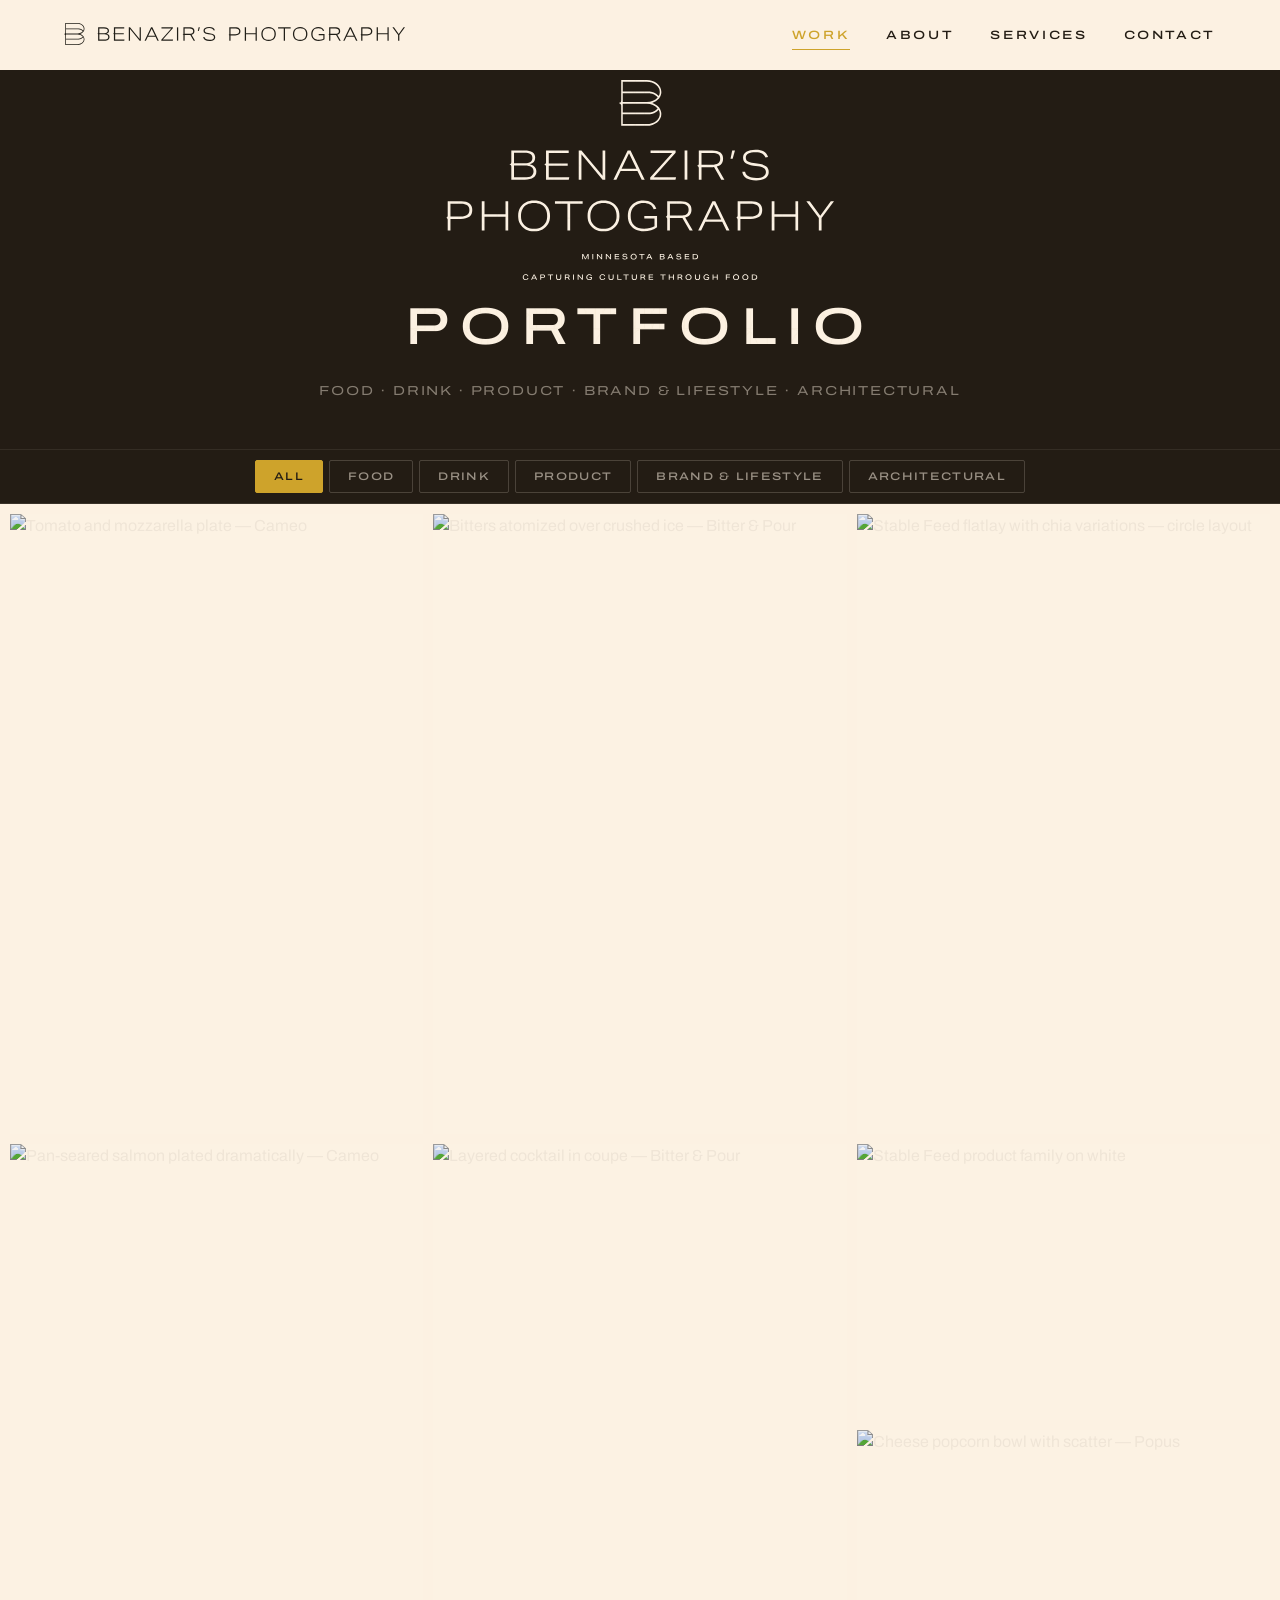
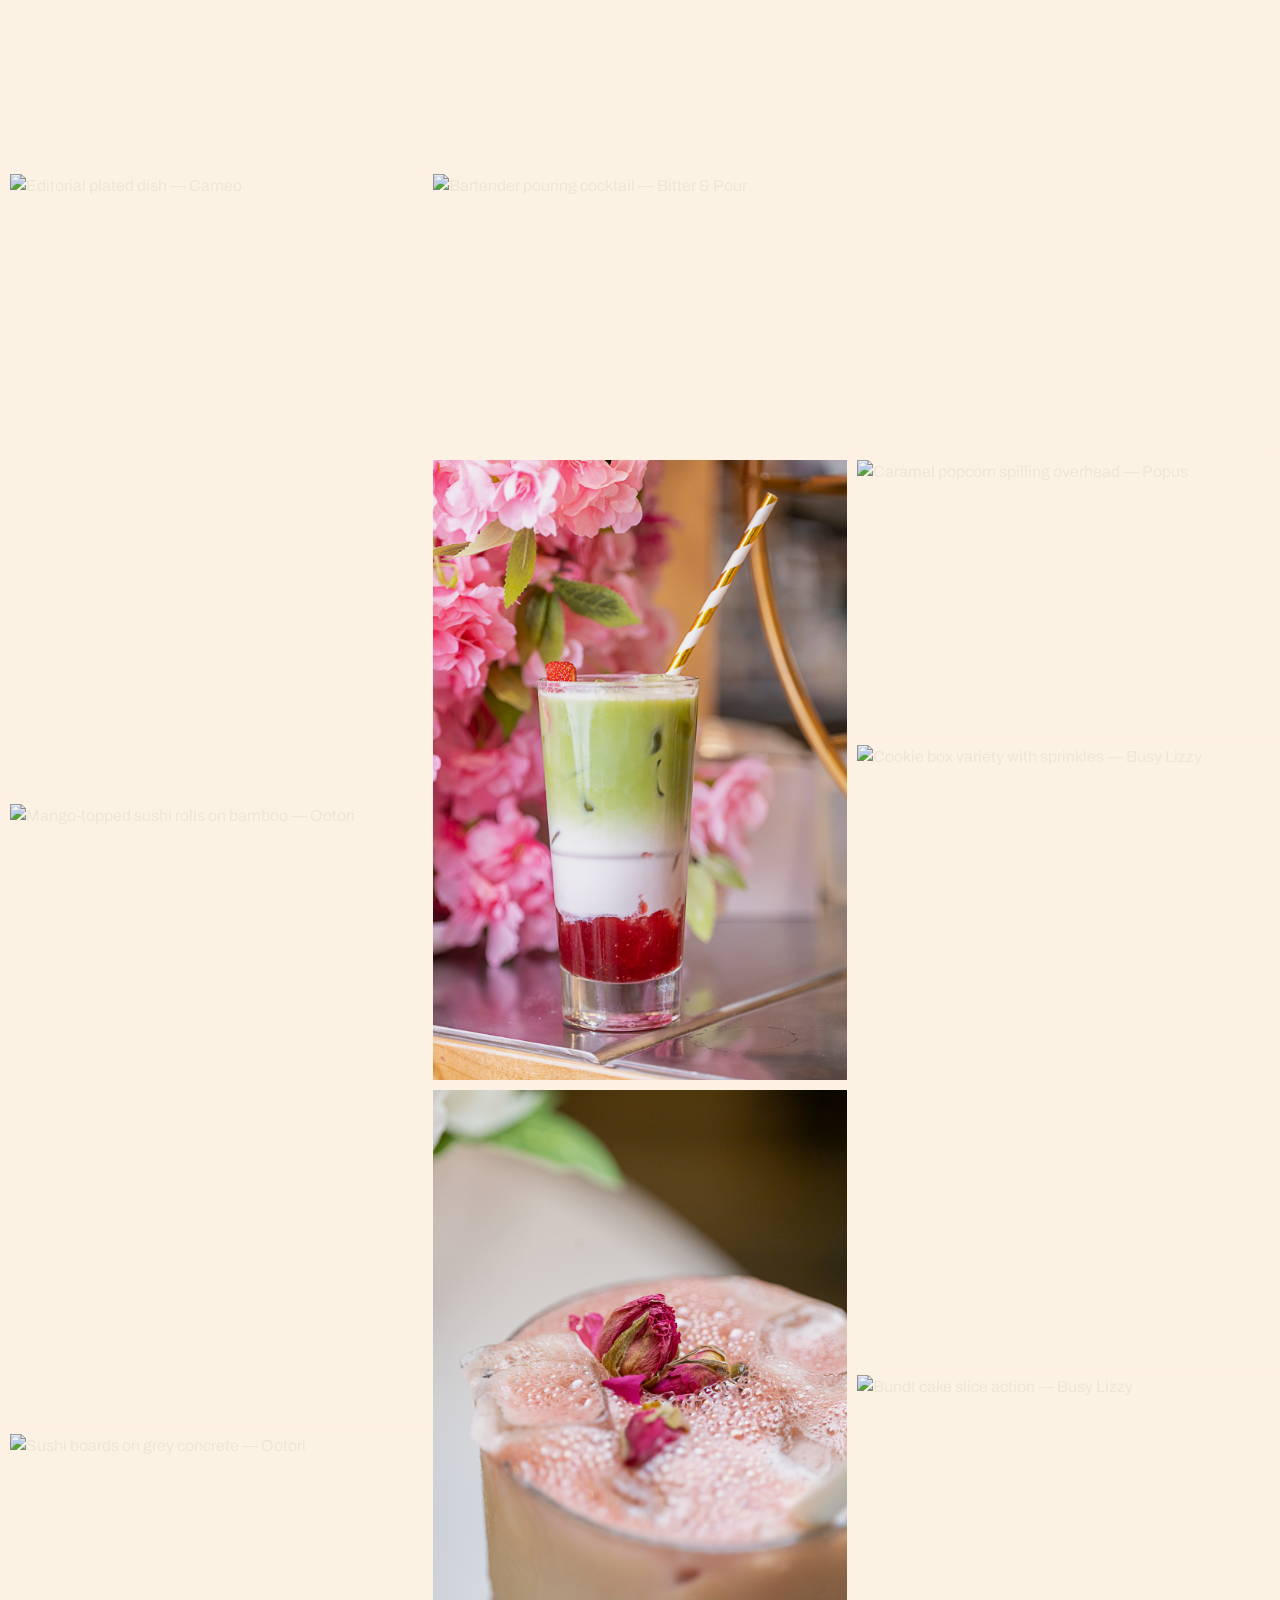
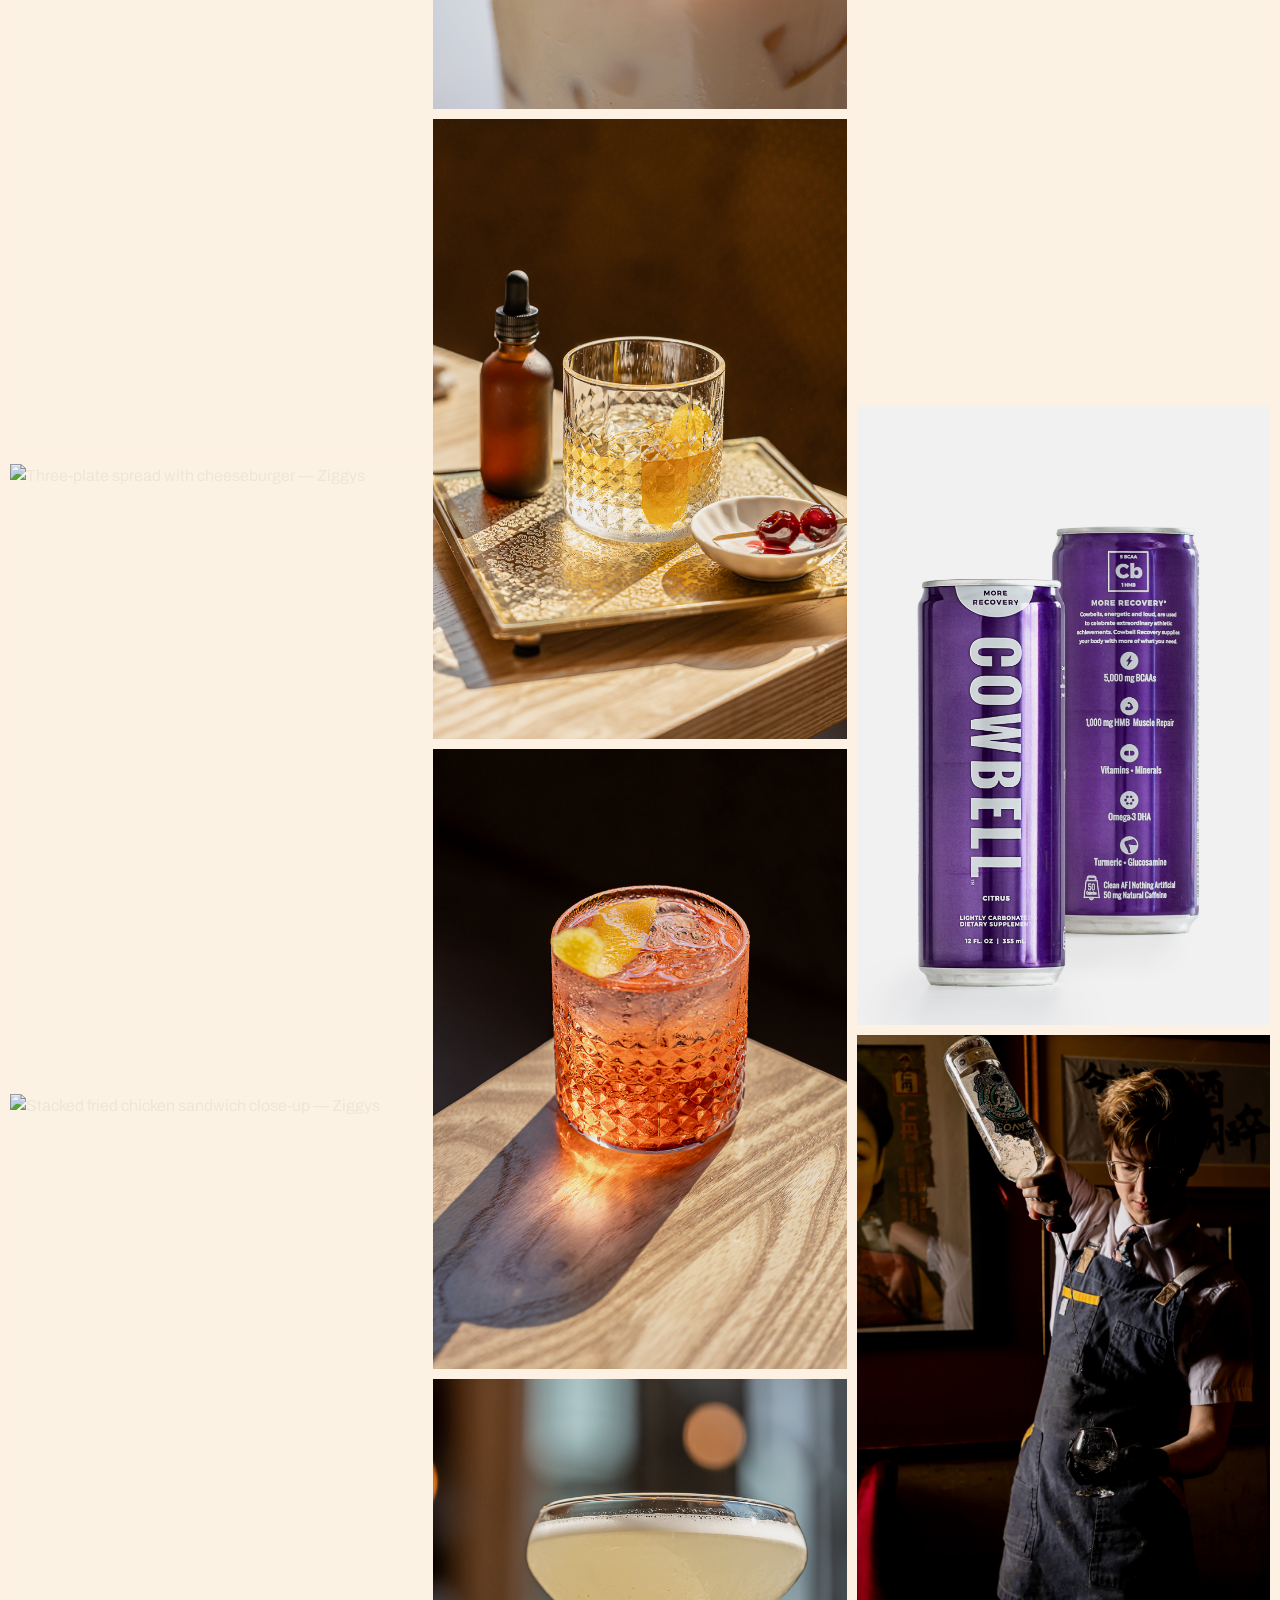
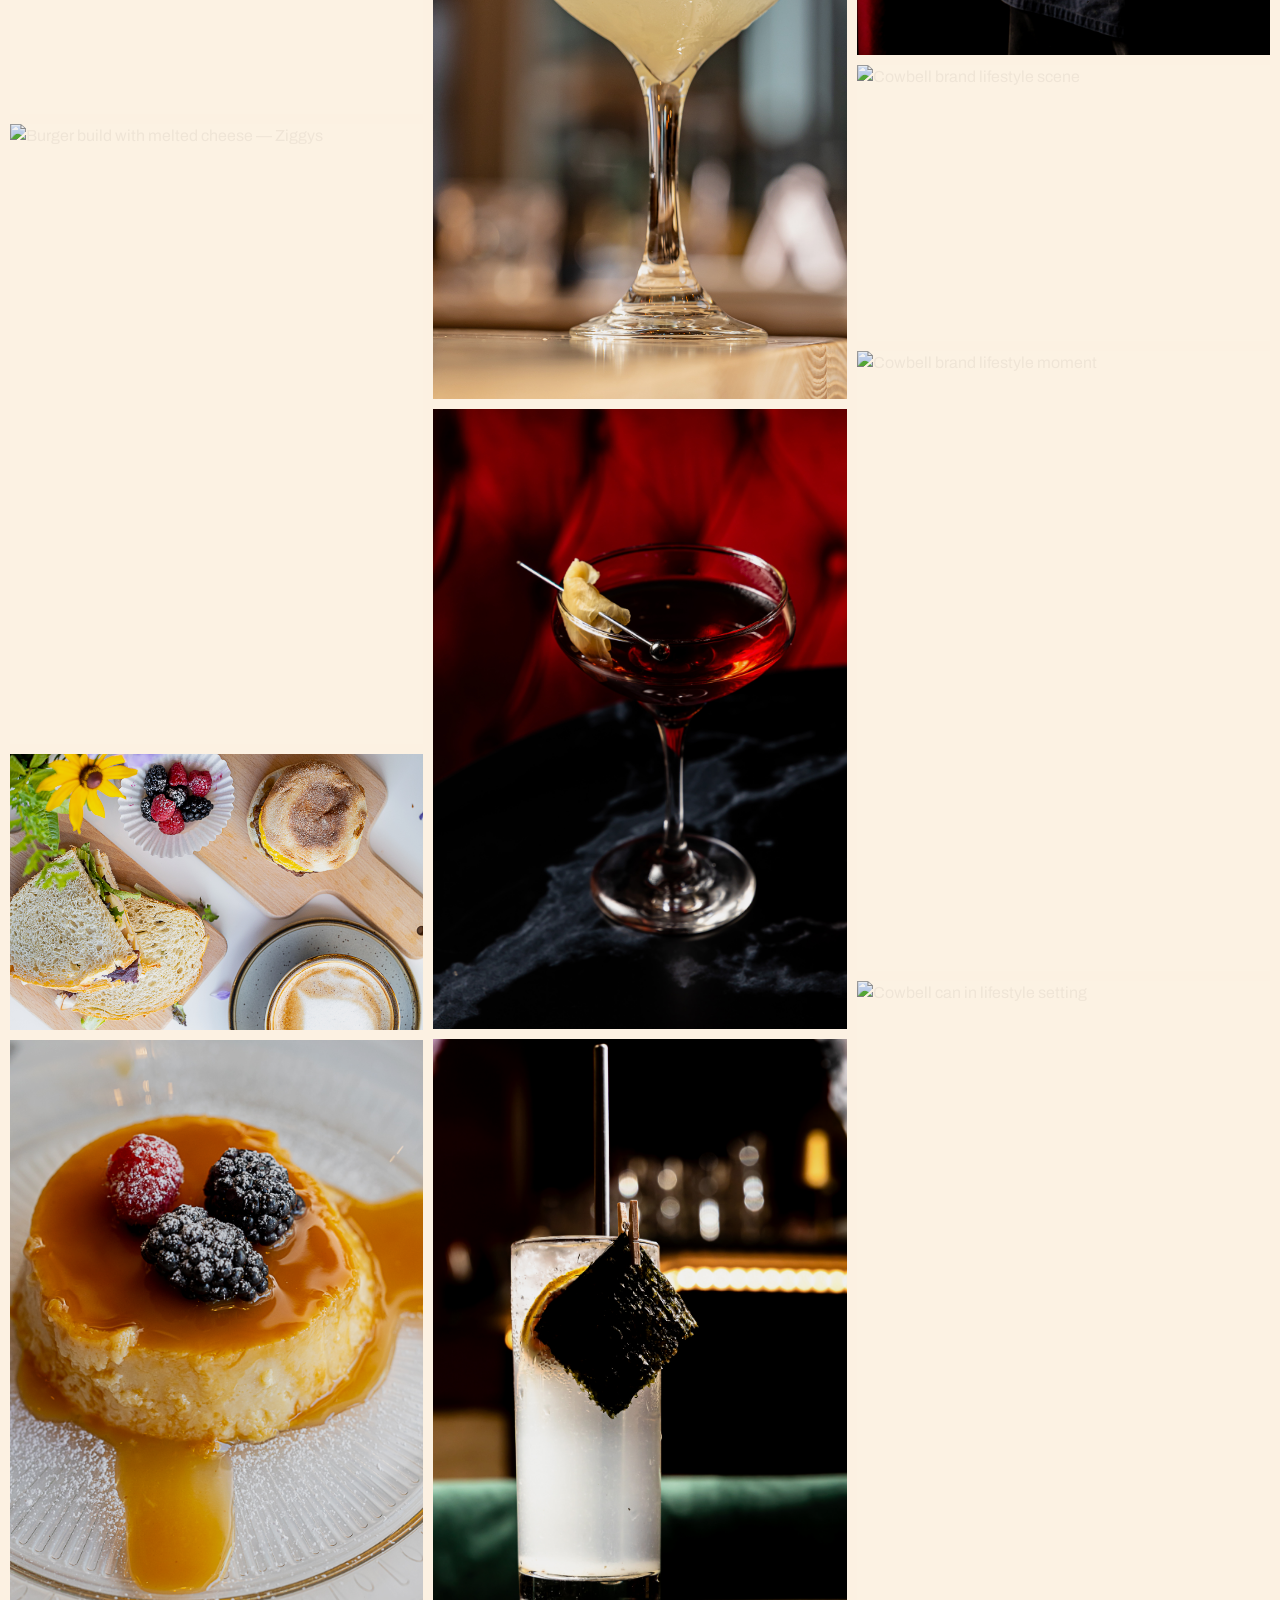
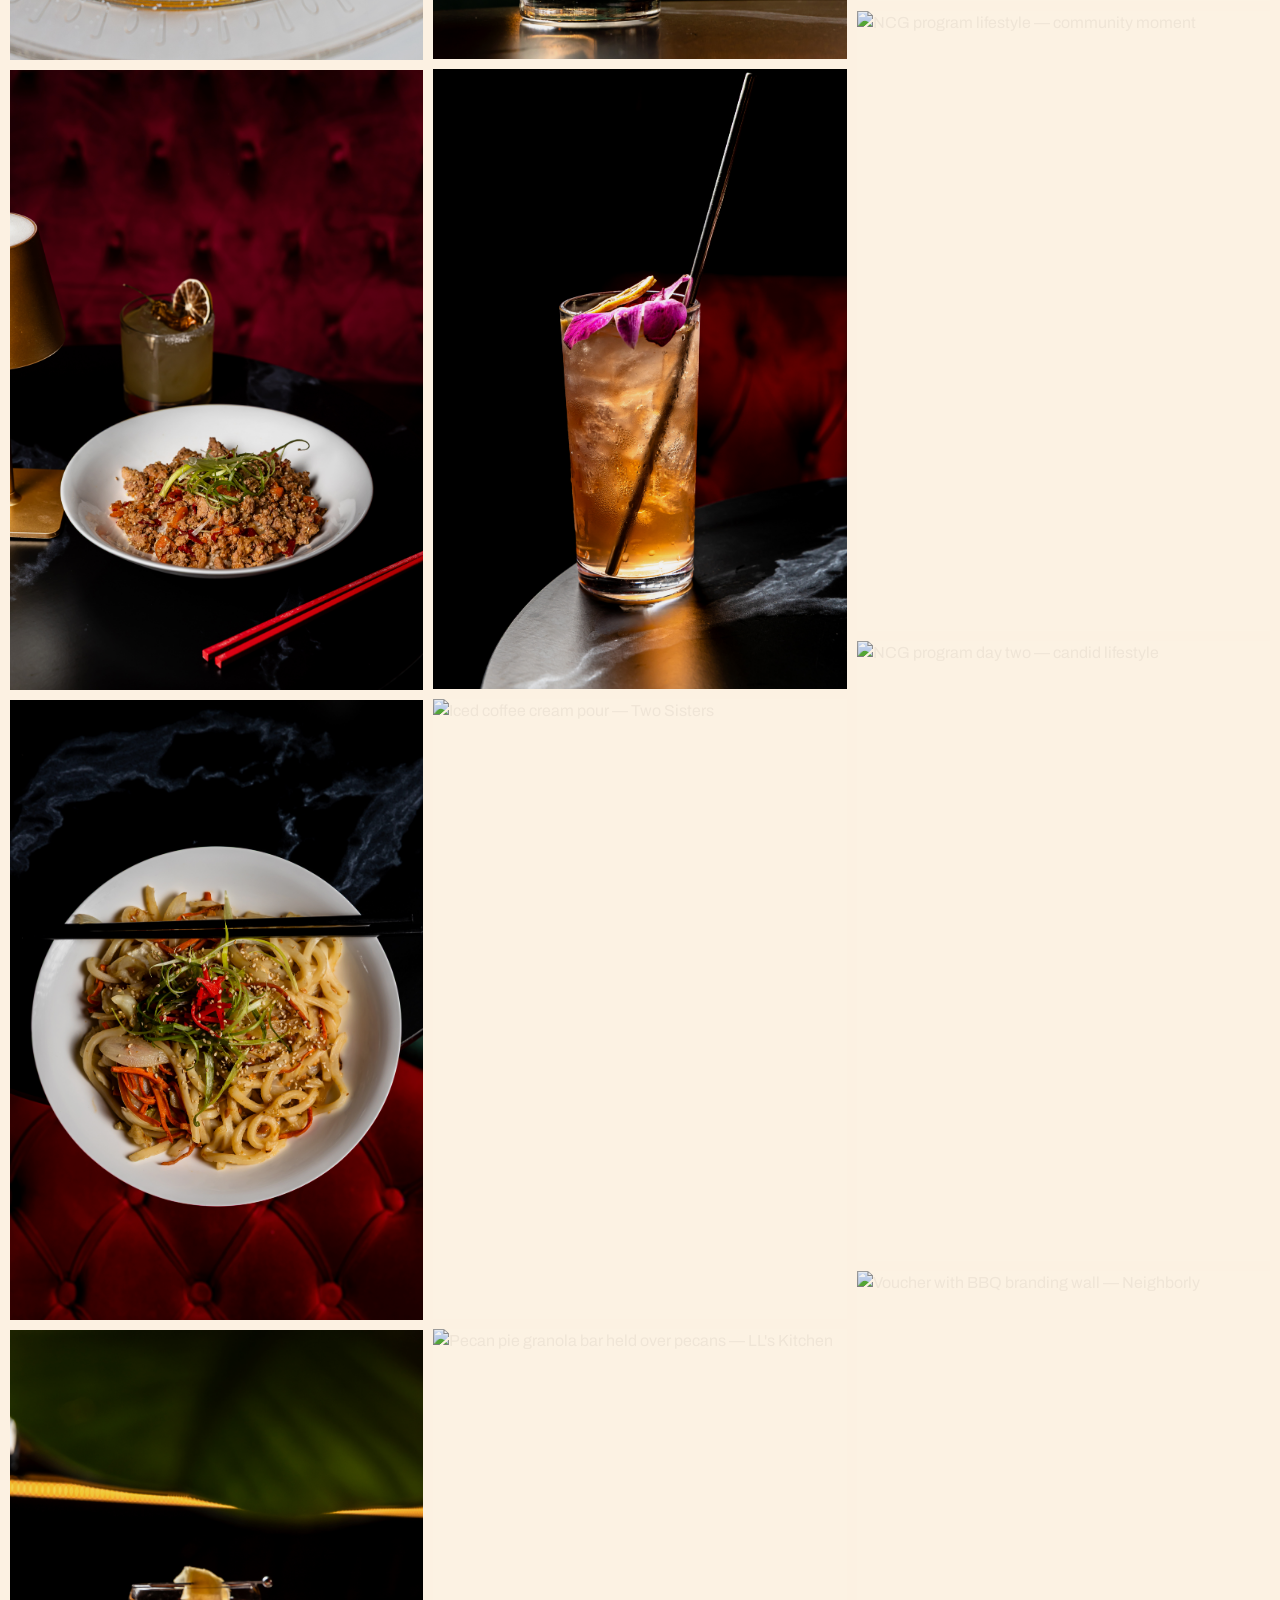
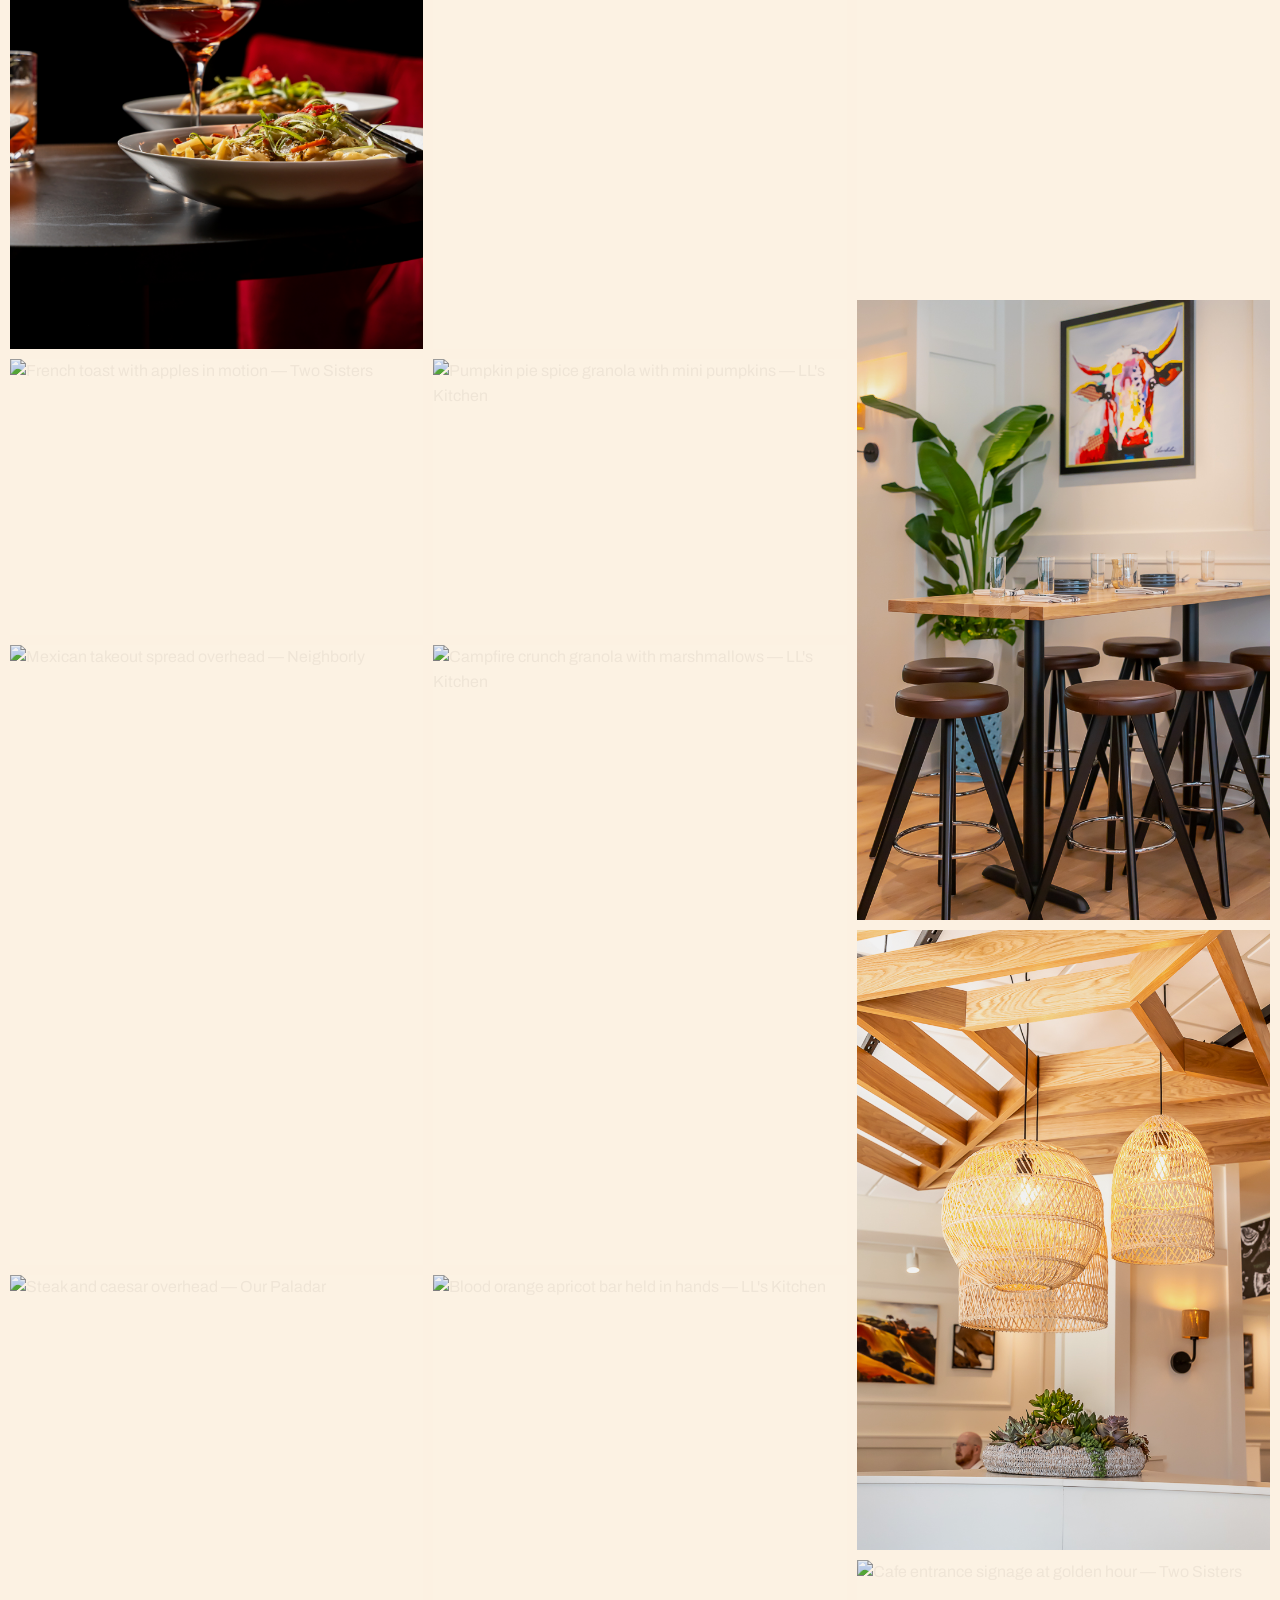
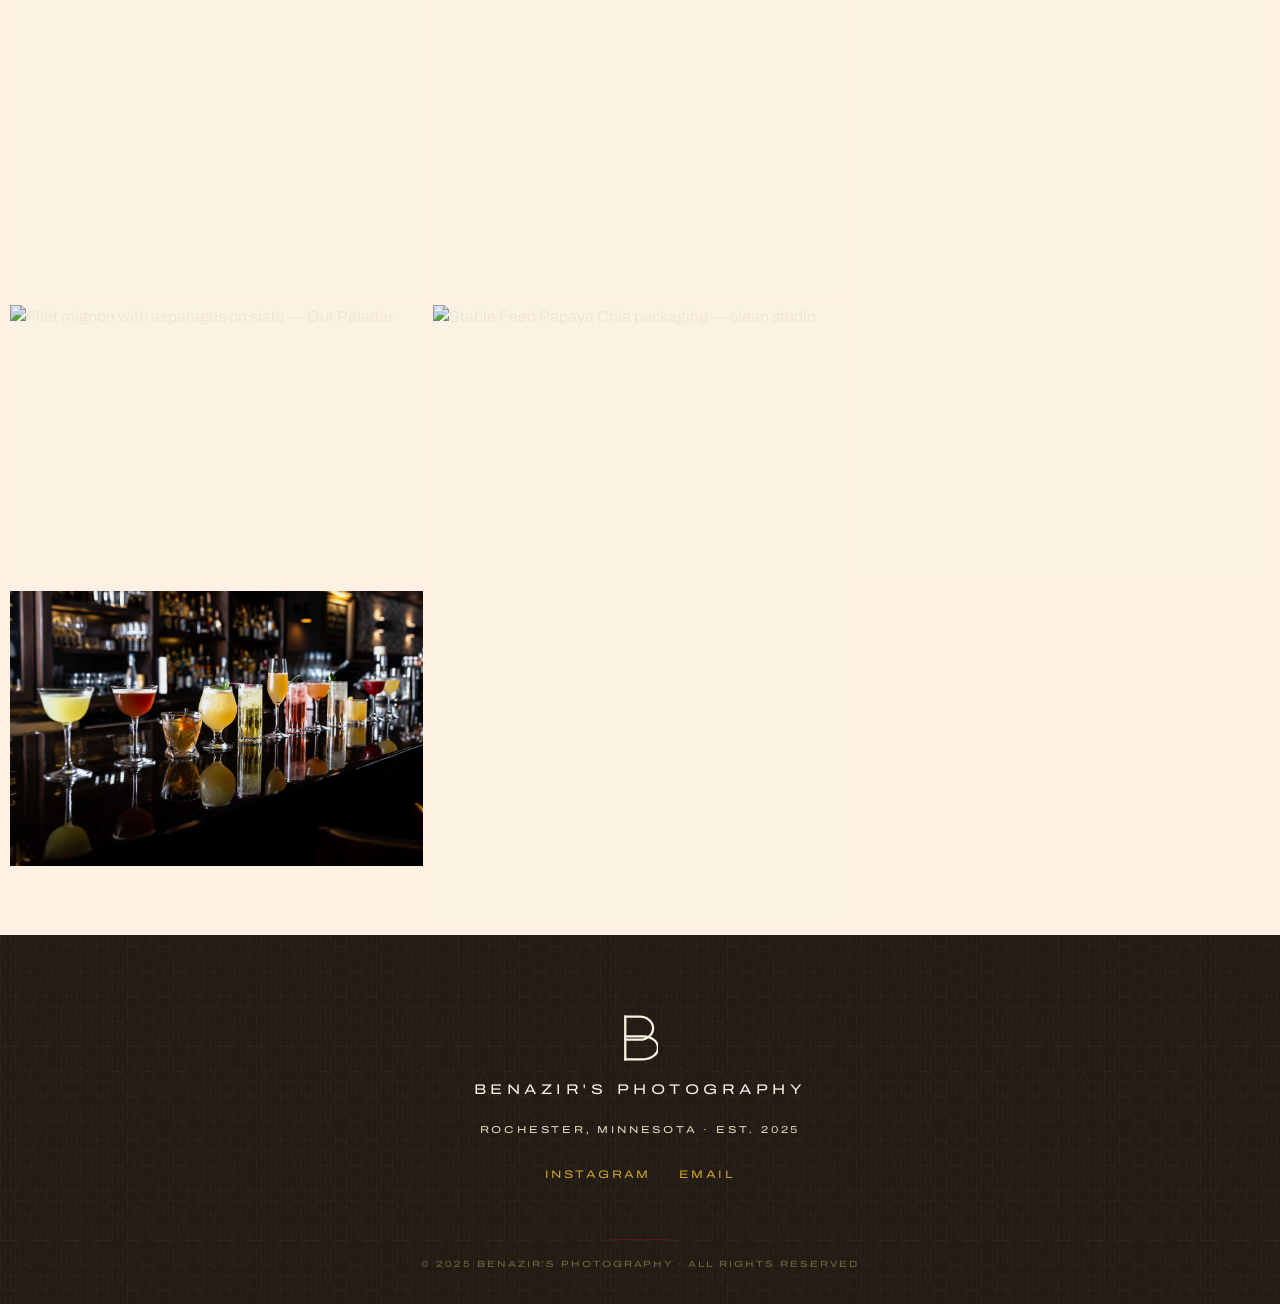
==== commit 29756293: "file name updates" ====
--- a/portfolio.html
+++ b/portfolio.html
@@ -4,7 +4,7 @@
 <meta charset="utf-8">
 <meta name="viewport" content="width=device-width,initial-scale=1">
 <title>Portfolio — Benazir's Photography</title>
-<meta name="description" content="Selected work — food, drink, product, and video photography by Benazir's Photography, Rochester MN.">
+<meta name="description" content="Selected work — food, drink, product, brand & lifestyle, and architectural photography by Benazir's Photography, Rochester MN.">
 <link rel="preconnect" href="https://fonts.googleapis.com">
 <link rel="preconnect" href="https://fonts.gstatic.com" crossorigin>
 <link rel="stylesheet" href="https://fonts.googleapis.com/css2?family=Archivo:wdth,wght@100..125,300..700&display=swap">
@@ -24,7 +24,6 @@
 <link rel="stylesheet" href="styles.css">
 
 <style>
-  /* ── CSS VARS (brand palette) ── */
   :root {
     --cream:   #FCF1E2;
     --tan:     #E9D9BF;
@@ -33,38 +32,26 @@
     --pepper:  #231C14;
     --poppy:   #BC372E;
     --maroon:  #521B17;
-
     --font-display: 'aktiv-grotesk-extended', 'Archivo', sans-serif;
     --font-body:    'aktiv-grotesk', 'Archivo', sans-serif;
-
     --grid-gap: 10px;
     --col-count: 3;
   }
-
   *, *::before, *::after { box-sizing: border-box; margin: 0; padding: 0; }
   html { scroll-behavior: smooth; }
   body { background: var(--pepper); color: var(--cream); font-family: var(--font-body); }
 
-  /* ── FILTER BAR ── */
   .filter-bar {
-    position: sticky;
-    top: 0;
-    z-index: 100;
-    display: flex;
-    align-items: center;
-    justify-content: center;
-    gap: 6px;
-    flex-wrap: wrap;
+    position: sticky; top: 0; z-index: 100;
+    display: flex; align-items: center; justify-content: center;
+    gap: 6px; flex-wrap: wrap;
     padding: 10px 16px;
     background: var(--pepper);
     border-bottom: 1px solid rgba(252,241,226,.10);
   }
-
   .filter-bar__btn {
     font-family: var(--font-display);
-    font-size: 11px;
-    letter-spacing: .12em;
-    text-transform: uppercase;
+    font-size: 11px; letter-spacing: .12em; text-transform: uppercase;
     color: rgba(252,241,226,.55);
     background: transparent;
     border: 1px solid rgba(252,241,226,.18);
@@ -81,13 +68,8 @@
     border-color: var(--tumeric);
   }
 
-  /* ── MASONRY GRID ── */
   .portfolio-grid { padding: var(--grid-gap); }
-
-  .masonry {
-    column-count: var(--col-count);
-    column-gap: var(--grid-gap);
-  }
+  .masonry { column-count: var(--col-count); column-gap: var(--grid-gap); }
 
   .pf-item {
     display: block;
@@ -98,133 +80,79 @@
     cursor: zoom-in;
     background: rgba(255,255,255,.04);
   }
-
   .pf-item img {
-    display: block;
-    width: 100%;
-    height: auto;
+    display: block; width: 100%; height: auto;
     transition: transform .45s cubic-bezier(.25,.46,.45,.94), filter .35s ease;
     filter: brightness(.95);
   }
-  .pf-item:hover img {
-    transform: scale(1.04);
-    filter: brightness(1);
-  }
-
-  /* label overlay */
+  .pf-item:hover img { transform: scale(1.04); filter: brightness(1); }
+
   .pf-item__label {
     position: absolute;
     bottom: 0; left: 0; right: 0;
     padding: 28px 14px 12px;
     background: linear-gradient(transparent, rgba(35,28,20,.72));
     font-family: var(--font-display);
-    font-size: 10px;
-    letter-spacing: .14em;
-    text-transform: uppercase;
+    font-size: 10px; letter-spacing: .14em; text-transform: uppercase;
     color: var(--cream);
     opacity: 0;
     transform: translateY(6px);
     transition: opacity .3s ease, transform .3s ease;
     pointer-events: none;
   }
-  .pf-item:hover .pf-item__label {
-    opacity: 1;
-    transform: translateY(0);
-  }
-
-  /* video play badge */
-  .pf-item--video::after {
-    content: '';
-    position: absolute;
-    top: 50%; left: 50%;
-    transform: translate(-50%,-50%);
-    width: 48px; height: 48px;
-    background: rgba(252,241,226,.9) url("data:image/svg+xml,%3Csvg xmlns='http://www.w3.org/2000/svg' viewBox='0 0 24 24'%3E%3Cpath fill='%23231C14' d='M8 5v14l11-7z'/%3E%3C/svg%3E") center/22px no-repeat;
-    border-radius: 50%;
-    pointer-events: none;
-    transition: transform .2s ease, background-color .2s ease;
-  }
-  .pf-item--video:hover::after {
-    transform: translate(-50%,-50%) scale(1.12);
-    background-color: var(--tumeric);
-  }
-
+  .pf-item:hover .pf-item__label { opacity: 1; transform: translateY(0); }
   .pf-item.is-hidden { display: none; }
 
-  /* ── RESPONSIVE ── */
   @media (max-width: 900px)  { :root { --col-count: 2; } }
   @media (max-width: 500px)  { :root { --col-count: 1; } }
 
-  /* ── LIGHTBOX ── */
   .lb-overlay {
     display: none;
-    position: fixed;
-    inset: 0;
-    z-index: 1000;
+    position: fixed; inset: 0; z-index: 1000;
     background: rgba(35,28,20,.96);
     backdrop-filter: blur(6px);
     -webkit-backdrop-filter: blur(6px);
-    align-items: center;
-    justify-content: center;
+    align-items: center; justify-content: center;
     padding: 20px;
   }
   .lb-overlay.is-open { display: flex; }
-
   .lb-inner {
     position: relative;
     max-width: min(1100px, 94vw);
     max-height: 90vh;
-    display: flex;
-    align-items: center;
-    justify-content: center;
-  }
-
+    display: flex; align-items: center; justify-content: center;
+  }
   .lb-img {
-    max-width: 100%;
-    max-height: 88vh;
-    object-fit: contain;
-    display: block;
+    max-width: 100%; max-height: 88vh;
+    object-fit: contain; display: block;
     box-shadow: 0 30px 80px rgba(0,0,0,.6);
     border: 1px solid rgba(252,241,226,.08);
-    opacity: 0;
-    transform: scale(.97);
+    opacity: 0; transform: scale(.97);
     transition: opacity .3s ease, transform .3s ease;
   }
-  .lb-overlay.is-open .lb-img {
-    opacity: 1;
-    transform: scale(1);
-  }
-
+  .lb-overlay.is-open .lb-img { opacity: 1; transform: scale(1); }
   .lb-caption {
-    position: absolute;
-    bottom: -32px;
-    left: 0; right: 0;
+    position: absolute; bottom: -32px; left: 0; right: 0;
     text-align: center;
     font-family: var(--font-body);
-    font-size: 12px;
-    letter-spacing: .06em;
+    font-size: 12px; letter-spacing: .06em;
     color: rgba(252,241,226,.45);
   }
-
   .lb-btn {
     position: fixed;
     background: rgba(252,241,226,.08);
     border: 1px solid rgba(252,241,226,.14);
     color: var(--cream);
     cursor: pointer;
-    display: flex;
-    align-items: center;
-    justify-content: center;
+    display: flex; align-items: center; justify-content: center;
     transition: background .2s ease, border-color .2s ease;
   }
   .lb-btn:hover { background: var(--tumeric); border-color: var(--tumeric); color: var(--pepper); }
-
   .lb-close {
     top: 18px; right: 18px;
     width: 42px; height: 42px;
     border-radius: 50%;
-    font-size: 20px;
-    line-height: 1;
+    font-size: 20px; line-height: 1;
   }
   .lb-prev, .lb-next {
     top: 50%; transform: translateY(-50%);
@@ -234,14 +162,12 @@
   }
   .lb-prev { left: 14px; }
   .lb-next { right: 14px; }
-
   @media (max-width: 600px) {
     .lb-prev { left: 6px; }
     .lb-next { right: 6px; }
     .lb-close { top: 10px; right: 10px; width: 36px; height: 36px; font-size: 16px; }
   }
 
-  /* ── MINI-HERO fallback (in case styles.css doesn't define it) ── */
   .mini-hero {
     background: var(--pepper);
     padding: 80px 24px 48px;
@@ -267,7 +193,6 @@
 </head>
 <body data-screen-label="02 Portfolio">
 
-<!-- ============== NAV ============== -->
 <header class="nav is-scrolled">
   <div class="nav__inner">
     <a href="index.html" class="nav__brand" aria-label="Benazir's Photography home">
@@ -285,241 +210,402 @@
   </div>
 </header>
 
-<!-- ============== MINI HERO ============== -->
 <section class="mini-hero">
   <div class="mini-hero__pattern" aria-hidden="true"></div>
-  <img src="assets/logos/Benazirs_Photography_PrimaryArtboard 7.svg" alt="Benazir's Photography"
-       style="height:100px;width:auto;display:block;margin:0 auto;">
+  <img src="assets/logos/Primary_Tagline_Cream.svg" alt="Benazir's Photography"
+       style="height:200px;width:auto;display:block;margin:0 auto;">
   <h1>Portfolio</h1>
-  <div class="mini-hero__cats">Food · Drink · Product · Video</div>
+  <div class="mini-hero__cats">Food · Drink · Product · Brand &amp; Lifestyle · Architectural</div>
 </section>
 
-<!-- ============== FILTER ============== -->
 <nav class="filter-bar" aria-label="Filter portfolio">
   <button class="filter-bar__btn is-active" data-filter="all">All</button>
   <button class="filter-bar__btn" data-filter="food">Food</button>
   <button class="filter-bar__btn" data-filter="drink">Drink</button>
   <button class="filter-bar__btn" data-filter="product">Product</button>
-  <button class="filter-bar__btn" data-filter="video">Video</button>
+  <button class="filter-bar__btn" data-filter="brand">Brand &amp; Lifestyle</button>
+  <button class="filter-bar__btn" data-filter="architectural">Architectural</button>
 </nav>
 
-<!-- ============================================================
-     MASONRY GRID
-     ============================================================
-     IMAGE PATHS: All src values follow the pattern /portfolio/{category}/{filename}
-     matching your GitHub /portfolio folder structure.
-
-     Replace each src with the actual filename from your repo.
-     The data-src attribute on each <a> is used by the lightbox —
-     it should always match the <img> src.
-
-     The inline style="aspect-ratio:W/H" on each <img> reserves
-     layout space before images load. Adjust each ratio to match
-     your actual photo's orientation (landscape 4/3 · portrait 3/4
-     · square 1/1 · tall portrait 9/16 for reels).
-     ============================================================ -->
 <section class="portfolio-grid" id="portfolio">
   <div class="masonry" id="masonryGrid">
-
     <!-- ══ FOOD ══════════════════════════════════════════════════ -->
-
-    <a href="#" class="pf-item" data-category="food"
-       data-src="portfolio/Architectural & Hospitality/Mill Valley Kitchen — 104A9486 bar stools cow art.jpg"
-      <img src="/portfolio/food/mezza9-04102.jpg" style="aspect-ratio:4/3"
-           alt="Pan-seared salmon in a black bowl on warm wood — Mezza 9" loading="lazy">
-      <div class="pf-item__label">Food</div>
-    </a>
-
-    <a href="#" class="pf-item" data-category="food"
-       data-src="/portfolio/food/cameo-22.jpg"
-       data-alt="Heirloom tomato and mozzarella salad — Cameo">
-      <img src="/portfolio/food/cameo-22.jpg" style="aspect-ratio:3/4"
-           alt="Heirloom tomato and mozzarella salad — Cameo" loading="lazy">
-      <div class="pf-item__label">Food</div>
-    </a>
-
-    <a href="#" class="pf-item" data-category="food"
-       data-src="/portfolio/food/cameo-1.jpg"
+    <a href="#" class="pf-item" data-category="food"
+       data-src="/portfolio/food/cameo-cameo062020-high-res-2.jpg"
+       data-alt="Tomato and mozzarella plate — Cameo">
+      <img src="/portfolio/food/cameo-cameo062020-high-res-2.jpg" style="aspect-ratio:2/3"
+           alt="Tomato and mozzarella plate — Cameo" loading="lazy">
+      <div class="pf-item__label">Food</div>
+    </a>
+    <a href="#" class="pf-item" data-category="food"
+       data-src="/portfolio/food/cameo-cameo062020-high-res-25.jpg"
        data-alt="Pan-seared salmon plated dramatically — Cameo">
-      <img src="/portfolio/food/cameo-1.jpg" style="aspect-ratio:4/3"
+      <img src="/portfolio/food/cameo-cameo062020-high-res-25.jpg" style="aspect-ratio:2/3"
            alt="Pan-seared salmon plated dramatically — Cameo" loading="lazy">
       <div class="pf-item__label">Food</div>
     </a>
-
-    <a href="#" class="pf-item" data-category="food"
-       data-src="/portfolio/food/styling-bg.jpg"
-       data-alt="Cupcakes styled with pampas grass and pumpkin in deep moody light">
-      <img src="/portfolio/food/styling-bg.jpg" style="aspect-ratio:1/1"
-           alt="Cupcakes styled with pampas grass and pumpkin in deep moody light" loading="lazy">
-      <div class="pf-item__label">Editorial</div>
-    </a>
-
-    <a href="#" class="pf-item" data-category="food"
-       data-src="/portfolio/food/ootori-13.jpg"
-       data-alt="Mango-topped sushi rolls on bamboo board — Ootori">
-      <img src="/portfolio/food/ootori-13.jpg" style="aspect-ratio:4/3"
-           alt="Mango-topped sushi rolls on bamboo board — Ootori" loading="lazy">
-      <div class="pf-item__label">Food</div>
-    </a>
-
-    <a href="#" class="pf-item" data-category="food"
-       data-src="/portfolio/food/mezza9-0973.jpg"
-       data-alt="Strawberry matcha layered drink with cherry blossoms — Mezza 9">
-      <img src="/portfolio/food/mezza9-0973.jpg" style="aspect-ratio:3/4"
-           alt="Strawberry matcha layered drink with cherry blossoms — Mezza 9" loading="lazy">
-      <div class="pf-item__label">Food</div>
-    </a>
-
-    <a href="#" class="pf-item" data-category="food"
-       data-src="/portfolio/food/ziggys-127.jpg"
-       data-alt="Three-plate spread with cheeseburger, waffle fries, and dips — Ziggys">
-      <img src="/portfolio/food/ziggys-127.jpg" style="aspect-ratio:4/3"
-           alt="Three-plate spread with cheeseburger, waffle fries, and dips — Ziggys" loading="lazy">
-      <div class="pf-item__label">Food</div>
-    </a>
-
-    <a href="#" class="pf-item" data-category="food"
-       data-src="/portfolio/food/ootori-29.jpg"
-       data-alt="Three sushi boards arranged on grey concrete — Ootori">
-      <img src="/portfolio/food/ootori-29.jpg" style="aspect-ratio:3/2"
-           alt="Three sushi boards arranged on grey concrete — Ootori" loading="lazy">
-      <div class="pf-item__label">Food</div>
-    </a>
-
-    <a href="#" class="pf-item" data-category="food"
-       data-src="/portfolio/food/ziggys-025.jpg"
-       data-alt="Stacked fried chicken sandwich close-up with pickles — Ziggys">
-      <img src="/portfolio/food/ziggys-025.jpg" style="aspect-ratio:3/4"
-           alt="Stacked fried chicken sandwich close-up with pickles — Ziggys" loading="lazy">
+    <a href="#" class="pf-item" data-category="food"
+       data-src="/portfolio/food/cameo-cameo062020-high-res-13.jpg"
+       data-alt="Editorial plated dish — Cameo">
+      <img src="/portfolio/food/cameo-cameo062020-high-res-13.jpg" style="aspect-ratio:3973/5959"
+           alt="Editorial plated dish — Cameo" loading="lazy">
+      <div class="pf-item__label">Food</div>
+    </a>
+    <a href="#" class="pf-item" data-category="food"
+       data-src="/portfolio/food/ootori-sushi-ootori-full-res-13.jpg"
+       data-alt="Mango-topped sushi rolls on bamboo — Ootori">
+      <img src="/portfolio/food/ootori-sushi-ootori-full-res-13.jpg" style="aspect-ratio:4404/6607"
+           alt="Mango-topped sushi rolls on bamboo — Ootori" loading="lazy">
+      <div class="pf-item__label">Food</div>
+    </a>
+    <a href="#" class="pf-item" data-category="food"
+       data-src="/portfolio/food/ootori-sushi-ootori-full-res-29.jpg"
+       data-alt="Sushi boards on grey concrete — Ootori">
+      <img src="/portfolio/food/ootori-sushi-ootori-full-res-29.jpg" style="aspect-ratio:2/3"
+           alt="Sushi boards on grey concrete — Ootori" loading="lazy">
+      <div class="pf-item__label">Food</div>
+    </a>
+    <a href="#" class="pf-item" data-category="food"
+       data-src="/portfolio/food/ziggys-ziggys-127.jpg"
+       data-alt="Three-plate spread with cheeseburger — Ziggys">
+      <img src="/portfolio/food/ziggys-ziggys-127.jpg" style="aspect-ratio:3987/5981"
+           alt="Three-plate spread with cheeseburger — Ziggys" loading="lazy">
+      <div class="pf-item__label">Food</div>
+    </a>
+    <a href="#" class="pf-item" data-category="food"
+       data-src="/portfolio/food/ziggys-ziggys-025.jpg"
+       data-alt="Stacked fried chicken sandwich close-up — Ziggys">
+      <img src="/portfolio/food/ziggys-ziggys-025.jpg" style="aspect-ratio:4295/6442"
+           alt="Stacked fried chicken sandwich close-up — Ziggys" loading="lazy">
+      <div class="pf-item__label">Food</div>
+    </a>
+    <a href="#" class="pf-item" data-category="food"
+       data-src="/portfolio/food/ziggys-ziggys-101.jpg"
+       data-alt="Burger build with melted cheese — Ziggys">
+      <img src="/portfolio/food/ziggys-ziggys-101.jpg" style="aspect-ratio:2/3"
+           alt="Burger build with melted cheese — Ziggys" loading="lazy">
+      <div class="pf-item__label">Food</div>
+    </a>
+    <a href="#" class="pf-item" data-category="food"
+       data-src="/portfolio/food/mezza9-104a4102.jpg"
+       data-alt="Pan-seared salmon in black bowl — Mezza 9">
+      <img src="/portfolio/food/mezza9-104a4102.jpg" style="aspect-ratio:3/2"
+           alt="Pan-seared salmon in black bowl — Mezza 9" loading="lazy">
+      <div class="pf-item__label">Food</div>
+    </a>
+    <a href="#" class="pf-item" data-category="food"
+       data-src="/portfolio/food/mezza9-104a4058.jpg"
+       data-alt="Asian-inspired plated entrée — Mezza 9">
+      <img src="/portfolio/food/mezza9-104a4058.jpg" style="aspect-ratio:2/3"
+           alt="Asian-inspired plated entrée — Mezza 9" loading="lazy">
+      <div class="pf-item__label">Food</div>
+    </a>
+    <a href="#" class="pf-item" data-category="food"
+       data-src="/portfolio/food/1928-fr2-001-beef-bowl-with-cocktail-red-velvet.jpg"
+       data-alt="Beef bowl paired with cocktail on red velvet — 1928">
+      <img src="/portfolio/food/1928-fr2-001-beef-bowl-with-cocktail-red-velvet.jpg" style="aspect-ratio:4453/6680"
+           alt="Beef bowl paired with cocktail on red velvet — 1928" loading="lazy">
+      <div class="pf-item__label">Food</div>
+    </a>
+    <a href="#" class="pf-item" data-category="food"
+       data-src="/portfolio/food/1928-fr2-015-udon-noodles-overhead-chopsticks.jpg"
+       data-alt="Udon noodles overhead with chopsticks — 1928">
+      <img src="/portfolio/food/1928-fr2-015-udon-noodles-overhead-chopsticks.jpg" style="aspect-ratio:2/3"
+           alt="Udon noodles overhead with chopsticks — 1928" loading="lazy">
+      <div class="pf-item__label">Food</div>
+    </a>
+    <a href="#" class="pf-item" data-category="food"
+       data-src="/portfolio/food/1928-fr2-030-pasta-with-martini-moody.jpg"
+       data-alt="Pasta with martini in moody light — 1928">
+      <img src="/portfolio/food/1928-fr2-030-pasta-with-martini-moody.jpg" style="aspect-ratio:4457/6685"
+           alt="Pasta with martini in moody light — 1928" loading="lazy">
+      <div class="pf-item__label">Food</div>
+    </a>
+    <a href="#" class="pf-item" data-category="food"
+       data-src="/portfolio/food/two-sisters-tskb-400-french-toast-action-with-apples.jpg"
+       data-alt="French toast with apples in motion — Two Sisters">
+      <img src="/portfolio/food/two-sisters-tskb-400-french-toast-action-with-apples.jpg" style="aspect-ratio:6460/4307"
+           alt="French toast with apples in motion — Two Sisters" loading="lazy">
+      <div class="pf-item__label">Food</div>
+    </a>
+    <a href="#" class="pf-item" data-category="food"
+       data-src="/portfolio/food/neighborly-ncgp-100-mexican-takeout-spread-overhead.jpg"
+       data-alt="Mexican takeout spread overhead — Neighborly">
+      <img src="/portfolio/food/neighborly-ncgp-100-mexican-takeout-spread-overhead.jpg" style="aspect-ratio:2/3"
+           alt="Mexican takeout spread overhead — Neighborly" loading="lazy">
+      <div class="pf-item__label">Food</div>
+    </a>
+    <a href="#" class="pf-item" data-category="food"
+       data-src="/portfolio/food/ourpaladar-7976-steak-and-caesar-overhead.jpg"
+       data-alt="Steak and caesar overhead — Our Paladar">
+      <img src="/portfolio/food/ourpaladar-7976-steak-and-caesar-overhead.jpg" style="aspect-ratio:2/3"
+           alt="Steak and caesar overhead — Our Paladar" loading="lazy">
+      <div class="pf-item__label">Food</div>
+    </a>
+    <a href="#" class="pf-item" data-category="food"
+       data-src="/portfolio/food/ourpaladar-7997-filet-mignon-with-asparagus-slate.jpg"
+       data-alt="Filet mignon with asparagus on slate — Our Paladar">
+      <img src="/portfolio/food/ourpaladar-7997-filet-mignon-with-asparagus-slate.jpg" style="aspect-ratio:3/2"
+           alt="Filet mignon with asparagus on slate — Our Paladar" loading="lazy">
       <div class="pf-item__label">Food</div>
     </a>
 
     <!-- ══ DRINK ══════════════════════════════════════════════════ -->
-
-    <a href="#" class="pf-item" data-category="drink"
-       data-src="/portfolio/drink/bp-19.jpg"
-       data-alt="Layered red coupe with orchid bloom — Bitter & Pour">
-      <img src="/portfolio/drink/bp-19.jpg" style="aspect-ratio:3/4"
-           alt="Layered red coupe with orchid bloom — Bitter & Pour" loading="lazy">
-      <div class="pf-item__label">Drink</div>
-    </a>
-
-    <a href="#" class="pf-item" data-category="drink"
-       data-src="/portfolio/drink/bp-29.jpg"
-       data-alt="Three coupe cocktails in a moody flight — Bitter & Pour">
-      <img src="/portfolio/drink/bp-29.jpg" style="aspect-ratio:4/3"
-           alt="Three coupe cocktails in a moody flight — Bitter & Pour" loading="lazy">
-      <div class="pf-item__label">Drink</div>
-    </a>
-
-    <a href="#" class="pf-item" data-category="drink"
-       data-src="/portfolio/drink/bp-06.jpg"
-       data-alt="Bartender pouring red cocktail into highball — Bitter & Pour">
-      <img src="/portfolio/drink/bp-06.jpg" style="aspect-ratio:2/3"
-           alt="Bartender pouring red cocktail into highball — Bitter & Pour" loading="lazy">
-      <div class="pf-item__label">Drink</div>
-    </a>
-
-    <a href="#" class="pf-item" data-category="drink"
-       data-src="/portfolio/drink/bp-14.jpg"
-       data-alt="Long red drink with floral garnish — Bitter & Pour">
-      <img src="/portfolio/drink/bp-14.jpg" style="aspect-ratio:3/4"
-           alt="Long red drink with floral garnish — Bitter & Pour" loading="lazy">
-      <div class="pf-item__label">Drink</div>
-    </a>
-
-    <a href="#" class="pf-item" data-category="drink"
-       data-src="/portfolio/drink/bp-4880.jpg"
-       data-alt="Coupe cocktail with foam smiley face on dark bar — Bitter & Pour">
-      <img src="/portfolio/drink/bp-4880.jpg" style="aspect-ratio:1/1"
-           alt="Coupe cocktail with foam smiley face on dark bar — Bitter & Pour" loading="lazy">
-      <div class="pf-item__label">Drink</div>
-    </a>
-
-    <a href="#" class="pf-item" data-category="drink"
-       data-src="/portfolio/drink/bp-34.jpg"
-       data-alt="Single deep amber martini glass on dark bar — Bitter & Pour">
-      <img src="/portfolio/drink/bp-34.jpg" style="aspect-ratio:3/4"
-           alt="Single deep amber martini glass on dark bar — Bitter & Pour" loading="lazy">
-      <div class="pf-item__label">Drink</div>
-    </a>
-
-    <a href="#" class="pf-item" data-category="drink"
-       data-src="/portfolio/drink/bp-4776.jpg"
-       data-alt="Three coupe cocktails lined up on dark bar — Bitter & Pour">
-      <img src="/portfolio/drink/bp-4776.jpg" style="aspect-ratio:4/3"
-           alt="Three coupe cocktails lined up on dark bar — Bitter & Pour" loading="lazy">
-      <div class="pf-item__label">Drink</div>
-    </a>
-
-    <!-- ══ PRODUCT ════════════════════════════════════════════════ -->
-
-    <a href="#" class="pf-item" data-category="product"
-       data-src="/portfolio/product/lls-2632.jpg"
-       data-alt="LL's Kitchen pecan pie granola bar held over scattered pecans">
-      <img src="/portfolio/product/lls-2632.jpg" style="aspect-ratio:3/4"
-           alt="LL's Kitchen pecan pie granola bar held over scattered pecans" loading="lazy">
-      <div class="pf-item__label">Product</div>
-    </a>
-
-    <a href="#" class="pf-item" data-category="product"
-       data-src="/portfolio/product/sf-087.jpg"
-       data-alt="Stable Feed Papaya Chia packaging on white">
-      <img src="/portfolio/product/sf-087.jpg" style="aspect-ratio:4/3"
-           alt="Stable Feed Papaya Chia packaging on white" loading="lazy">
-      <div class="pf-item__label">Product</div>
-    </a>
-
-    <a href="#" class="pf-item" data-category="product"
-       data-src="/portfolio/product/sf-107.jpg"
-       data-alt="Stable Feed product flatlay with chia variations arranged in a circle">
-      <img src="/portfolio/product/sf-107.jpg" style="aspect-ratio:1/1"
-           alt="Stable Feed product flatlay with chia variations arranged in a circle" loading="lazy">
-      <div class="pf-item__label">Product</div>
-    </a>
-
-    <a href="#" class="pf-item" data-category="product"
-       data-src="/portfolio/product/lls-2639.jpg"
-       data-alt="LL's Kitchen pumpkin pie spice granola with mini pumpkins">
-      <img src="/portfolio/product/lls-2639.jpg" style="aspect-ratio:3/4"
-           alt="LL's Kitchen pumpkin pie spice granola with mini pumpkins" loading="lazy">
-      <div class="pf-item__label">Product</div>
-    </a>
-
-    <!-- ══ VIDEO ══════════════════════════════════════════════════
-         These use still frames as thumbnails. Replace src with
-         your actual poster/thumbnail images. Update href values
-         to link to video files or embed URLs when reels are ready.
-         ════════════════════════════════════════════════════════ -->
-
-    <a href="#" class="pf-item pf-item--video" data-category="video"
-       data-src="/portfolio/food/mezza9-4027.jpg"
-       data-alt="Reel — restaurant environment, Mezza 9">
-      <img src="/portfolio/food/mezza9-4027.jpg" style="aspect-ratio:9/16"
-           alt="Reel — restaurant environment, Mezza 9" loading="lazy">
-      <div class="pf-item__label">Video</div>
-    </a>
-
-    <a href="#" class="pf-item pf-item--video" data-category="video"
-       data-src="/portfolio/drink/bp-4745.jpg"
-       data-alt="Reel — cocktail action, Bitter & Pour">
-      <img src="/portfolio/drink/bp-4745.jpg" style="aspect-ratio:9/16"
-           alt="Reel — cocktail action, Bitter & Pour" loading="lazy">
-      <div class="pf-item__label">Video</div>
-    </a>
-
-    <a href="#" class="pf-item pf-item--video" data-category="video"
-       data-src="/portfolio/food/styling-1402.jpg"
-       data-alt="Reel — pour into iced coffee, motion still">
-      <img src="/portfolio/food/styling-1402.jpg" style="aspect-ratio:9/16"
-           alt="Reel — pour into iced coffee, motion still" loading="lazy">
-      <div class="pf-item__label">Video</div>
+    <a href="#" class="pf-item" data-category="drink"
+       data-src="/portfolio/food/bitter-and-pour-img-4895.jpg"
+       data-alt="Cocktail flight on dark bar — Bitter & Pour">
+      <img src="/portfolio/food/bitter-and-pour-img-4895.jpg" style="aspect-ratio:4543/3029"
+           alt="Cocktail flight on dark bar — Bitter & Pour" loading="lazy">
+      <div class="pf-item__label">Drink</div>
+    </a>
+    <a href="#" class="pf-item" data-category="drink"
+       data-src="/portfolio/food/bitter-and-pour-5984-bitters-atomized-on-crushed-ice.jpg"
+       data-alt="Bitters atomized over crushed ice — Bitter & Pour">
+      <img src="/portfolio/food/bitter-and-pour-5984-bitters-atomized-on-crushed-ice.jpg" style="aspect-ratio:2/3"
+           alt="Bitters atomized over crushed ice — Bitter & Pour" loading="lazy">
+      <div class="pf-item__label">Drink</div>
+    </a>
+    <a href="#" class="pf-item" data-category="drink"
+       data-src="/portfolio/food/bp-104a6200.jpg"
+       data-alt="Layered cocktail in coupe — Bitter & Pour">
+      <img src="/portfolio/food/bp-104a6200.jpg" style="aspect-ratio:4395/6592"
+           alt="Layered cocktail in coupe — Bitter & Pour" loading="lazy">
+      <div class="pf-item__label">Drink</div>
+    </a>
+    <a href="#" class="pf-item" data-category="drink"
+       data-src="/portfolio/food/bp-104a6212.jpg"
+       data-alt="Bartender pouring cocktail — Bitter & Pour">
+      <img src="/portfolio/food/bp-104a6212.jpg" style="aspect-ratio:3/2"
+           alt="Bartender pouring cocktail — Bitter & Pour" loading="lazy">
+      <div class="pf-item__label">Drink</div>
+    </a>
+    <a href="#" class="pf-item" data-category="drink"
+       data-src="/portfolio/food/mezza9-0973-strawberry-matcha-layered-with-blossoms.jpg"
+       data-alt="Strawberry matcha layered with cherry blossoms — Mezza 9">
+      <img src="/portfolio/food/mezza9-0973-strawberry-matcha-layered-with-blossoms.jpg" style="aspect-ratio:2/3"
+           alt="Strawberry matcha layered with cherry blossoms — Mezza 9" loading="lazy">
+      <div class="pf-item__label">Drink</div>
+    </a>
+    <a href="#" class="pf-item" data-category="drink"
+       data-src="/portfolio/food/mezza9-0985-rose-milk-macro-with-rose-buds.jpg"
+       data-alt="Rose milk macro with rose buds — Mezza 9">
+      <img src="/portfolio/food/mezza9-0985-rose-milk-macro-with-rose-buds.jpg" style="aspect-ratio:2/3"
+           alt="Rose milk macro with rose buds — Mezza 9" loading="lazy">
+      <div class="pf-item__label">Drink</div>
+    </a>
+    <a href="#" class="pf-item" data-category="drink"
+       data-src="/portfolio/food/mill-valley-kitchen-104a9531-old-fashioned-with-bitters.jpg"
+       data-alt="Old fashioned with bitters — Mill Valley Kitchen">
+      <img src="/portfolio/food/mill-valley-kitchen-104a9531-old-fashioned-with-bitters.jpg" style="aspect-ratio:2/3"
+           alt="Old fashioned with bitters — Mill Valley Kitchen" loading="lazy">
+      <div class="pf-item__label">Drink</div>
+    </a>
+    <a href="#" class="pf-item" data-category="drink"
+       data-src="/portfolio/food/mill-valley-kitchen-104a9546-negroni-in-sunlight.jpg"
+       data-alt="Negroni in golden sunlight — Mill Valley Kitchen">
+      <img src="/portfolio/food/mill-valley-kitchen-104a9546-negroni-in-sunlight.jpg" style="aspect-ratio:2/3"
+           alt="Negroni in golden sunlight — Mill Valley Kitchen" loading="lazy">
+      <div class="pf-item__label">Drink</div>
+    </a>
+    <a href="#" class="pf-item" data-category="drink"
+       data-src="/portfolio/food/mill-valley-kitchen-104a9558-coupe-with-bokeh.jpg"
+       data-alt="Coupe cocktail with warm bokeh — Mill Valley Kitchen">
+      <img src="/portfolio/food/mill-valley-kitchen-104a9558-coupe-with-bokeh.jpg" style="aspect-ratio:2/3"
+           alt="Coupe cocktail with warm bokeh — Mill Valley Kitchen" loading="lazy">
+      <div class="pf-item__label">Drink</div>
+    </a>
+    <a href="#" class="pf-item" data-category="drink"
+       data-src="/portfolio/food/1928-fr2-060-manhattan-red-velvet-hero.jpg"
+       data-alt="Manhattan hero on red velvet — 1928">
+      <img src="/portfolio/food/1928-fr2-060-manhattan-red-velvet-hero.jpg" style="aspect-ratio:2/3"
+           alt="Manhattan hero on red velvet — 1928" loading="lazy">
+      <div class="pf-item__label">Drink</div>
+    </a>
+    <a href="#" class="pf-item" data-category="drink"
+       data-src="/portfolio/food/1928-fr2-090-highball-with-seaweed-clothespin.jpg"
+       data-alt="Highball with seaweed clothespin garnish — 1928">
+      <img src="/portfolio/food/1928-fr2-090-highball-with-seaweed-clothespin.jpg" style="aspect-ratio:3989/5983"
+           alt="Highball with seaweed clothespin garnish — 1928" loading="lazy">
+      <div class="pf-item__label">Drink</div>
+    </a>
+    <a href="#" class="pf-item" data-category="drink"
+       data-src="/portfolio/food/1928-fr2-110-highball-with-orchid-garnish.jpg"
+       data-alt="Highball with orchid garnish — 1928">
+      <img src="/portfolio/food/1928-fr2-110-highball-with-orchid-garnish.jpg" style="aspect-ratio:2/3"
+           alt="Highball with orchid garnish — 1928" loading="lazy">
+      <div class="pf-item__label">Drink</div>
+    </a>
+    <a href="#" class="pf-item" data-category="drink"
+       data-src="/portfolio/food/two-sisters-tskb-500-iced-coffee-cream-pour.jpg"
+       data-alt="Iced coffee cream pour — Two Sisters">
+      <img src="/portfolio/food/two-sisters-tskb-500-iced-coffee-cream-pour.jpg" style="aspect-ratio:2/3"
+           alt="Iced coffee cream pour — Two Sisters" loading="lazy">
+      <div class="pf-item__label">Drink</div>
+    </a>
+
+    <!-- ══ PRODUCT ══════════════════════════════════════════════════ -->
+    <a href="#" class="pf-item" data-category="product"
+       data-src="/portfolio/product/lls-kitchen-104a2632-pecan-pie-hand-pecans.jpg"
+       data-alt="Pecan pie granola bar held over pecans — LL's Kitchen">
+      <img src="/portfolio/product/lls-kitchen-104a2632-pecan-pie-hand-pecans.jpg" style="aspect-ratio:3583/5374"
+           alt="Pecan pie granola bar held over pecans — LL's Kitchen" loading="lazy">
+      <div class="pf-item__label">Product</div>
+    </a>
+    <a href="#" class="pf-item" data-category="product"
+       data-src="/portfolio/product/lls-kitchen-104a2639-pumpkin-spice-mini-pumpkins.jpg"
+       data-alt="Pumpkin pie spice granola with mini pumpkins — LL's Kitchen">
+      <img src="/portfolio/product/lls-kitchen-104a2639-pumpkin-spice-mini-pumpkins.jpg" style="aspect-ratio:5209/3473"
+           alt="Pumpkin pie spice granola with mini pumpkins — LL's Kitchen" loading="lazy">
+      <div class="pf-item__label">Product</div>
+    </a>
+    <a href="#" class="pf-item" data-category="product"
+       data-src="/portfolio/product/lls-kitchen-104a2598-campfire-crunch-with-marshmallows.jpg"
+       data-alt="Campfire crunch granola with marshmallows — LL's Kitchen">
+      <img src="/portfolio/product/lls-kitchen-104a2598-campfire-crunch-with-marshmallows.jpg" style="aspect-ratio:3319/4978"
+           alt="Campfire crunch granola with marshmallows — LL's Kitchen" loading="lazy">
+      <div class="pf-item__label">Product</div>
+    </a>
+    <a href="#" class="pf-item" data-category="product"
+       data-src="/portfolio/product/lls-kitchen-104a3915-blood-orange-apricot-bar-in-hands.jpg"
+       data-alt="Blood orange apricot bar held in hands — LL's Kitchen">
+      <img src="/portfolio/product/lls-kitchen-104a3915-blood-orange-apricot-bar-in-hands.jpg" style="aspect-ratio:2/3"
+           alt="Blood orange apricot bar held in hands — LL's Kitchen" loading="lazy">
+      <div class="pf-item__label">Product</div>
+    </a>
+    <a href="#" class="pf-item" data-category="product"
+       data-src="/portfolio/product/stable-feed-stable-feed-087-edit.jpg"
+       data-alt="Stable Feed Papaya Chia packaging — clean studio">
+      <img src="/portfolio/product/stable-feed-stable-feed-087-edit.jpg" style="aspect-ratio:3721/5581"
+           alt="Stable Feed Papaya Chia packaging — clean studio" loading="lazy">
+      <div class="pf-item__label">Product</div>
+    </a>
+    <a href="#" class="pf-item" data-category="product"
+       data-src="/portfolio/product/stable-feed-stable-feed-107-edit.jpg"
+       data-alt="Stable Feed flatlay with chia variations — circle layout">
+      <img src="/portfolio/product/stable-feed-stable-feed-107-edit.jpg" style="aspect-ratio:2/3"
+           alt="Stable Feed flatlay with chia variations — circle layout" loading="lazy">
+      <div class="pf-item__label">Product</div>
+    </a>
+    <a href="#" class="pf-item" data-category="product"
+       data-src="/portfolio/product/stable-feed-stable-feed-120-edit.jpg"
+       data-alt="Stable Feed product family on white">
+      <img src="/portfolio/product/stable-feed-stable-feed-120-edit.jpg" style="aspect-ratio:3823/2549"
+           alt="Stable Feed product family on white" loading="lazy">
+      <div class="pf-item__label">Product</div>
+    </a>
+    <a href="#" class="pf-item" data-category="product"
+       data-src="/portfolio/product/popus-2820-cheese-popcorn-bowl-with-scatter.jpg"
+       data-alt="Cheese popcorn bowl with scatter — Popus">
+      <img src="/portfolio/product/popus-2820-cheese-popcorn-bowl-with-scatter.jpg" style="aspect-ratio:2/3"
+           alt="Cheese popcorn bowl with scatter — Popus" loading="lazy">
+      <div class="pf-item__label">Product</div>
+    </a>
+    <a href="#" class="pf-item" data-category="product"
+       data-src="/portfolio/product/popus-2853-caramel-popcorn-spilling-overhead.jpg"
+       data-alt="Caramel popcorn spilling overhead — Popus">
+      <img src="/portfolio/product/popus-2853-caramel-popcorn-spilling-overhead.jpg" style="aspect-ratio:3/2"
+           alt="Caramel popcorn spilling overhead — Popus" loading="lazy">
+      <div class="pf-item__label">Product</div>
+    </a>
+    <a href="#" class="pf-item" data-category="product"
+       data-src="/portfolio/product/busy-lizzy-15-cookie-box-variety-with-sprinkles.jpg"
+       data-alt="Cookie box variety with sprinkles — Busy Lizzy">
+      <img src="/portfolio/product/busy-lizzy-15-cookie-box-variety-with-sprinkles.jpg" style="aspect-ratio:2/3"
+           alt="Cookie box variety with sprinkles — Busy Lizzy" loading="lazy">
+      <div class="pf-item__label">Product</div>
+    </a>
+    <a href="#" class="pf-item" data-category="product"
+       data-src="/portfolio/product/busy-lizzy-25-bundt-cake-slice-action.jpg"
+       data-alt="Bundt cake slice action — Busy Lizzy">
+      <img src="/portfolio/product/busy-lizzy-25-bundt-cake-slice-action.jpg" style="aspect-ratio:2/3"
+           alt="Bundt cake slice action — Busy Lizzy" loading="lazy">
+      <div class="pf-item__label">Product</div>
+    </a>
+    <a href="#" class="pf-item" data-category="product"
+       data-src="/portfolio/product/cowbell-purple-can-front-and-side-studio.jpg"
+       data-alt="Purple Cowbell can — front and side studio">
+      <img src="/portfolio/product/cowbell-purple-can-front-and-side-studio.jpg" style="aspect-ratio:2/3"
+           alt="Purple Cowbell can — front and side studio" loading="lazy">
+      <div class="pf-item__label">Product</div>
+    </a>
+
+    <!-- ══ BRAND & LIFESTYLE ══════════════════════════════════════════════════ -->
+    <a href="#" class="pf-item" data-category="brand"
+       data-src="/portfolio/brand-lifestyle/1928-fr2-075-bartender-pour-asian-portrait.jpg"
+       data-alt="Bartender mid-pour, lifestyle portrait — 1928">
+      <img src="/portfolio/brand-lifestyle/1928-fr2-075-bartender-pour-asian-portrait.jpg" style="aspect-ratio:2/3"
+           alt="Bartender mid-pour, lifestyle portrait — 1928" loading="lazy">
+      <div class="pf-item__label">Brand</div>
+    </a>
+    <a href="#" class="pf-item" data-category="brand"
+       data-src="/portfolio/brand-lifestyle/cowbell-cowbell-high-res-30.jpg"
+       data-alt="Cowbell brand lifestyle scene">
+      <img src="/portfolio/brand-lifestyle/cowbell-cowbell-high-res-30.jpg" style="aspect-ratio:3/2"
+           alt="Cowbell brand lifestyle scene" loading="lazy">
+      <div class="pf-item__label">Brand</div>
+    </a>
+    <a href="#" class="pf-item" data-category="brand"
+       data-src="/portfolio/brand-lifestyle/cowbell-cowbell-high-res-37.jpg"
+       data-alt="Cowbell brand lifestyle moment">
+      <img src="/portfolio/brand-lifestyle/cowbell-cowbell-high-res-37.jpg" style="aspect-ratio:2/3"
+           alt="Cowbell brand lifestyle moment" loading="lazy">
+      <div class="pf-item__label">Brand</div>
+    </a>
+    <a href="#" class="pf-item" data-category="brand"
+       data-src="/portfolio/brand-lifestyle/cowbell-cowbell-high-res-73.jpg"
+       data-alt="Cowbell can in lifestyle setting">
+      <img src="/portfolio/brand-lifestyle/cowbell-cowbell-high-res-73.jpg" style="aspect-ratio:2/3"
+           alt="Cowbell can in lifestyle setting" loading="lazy">
+      <div class="pf-item__label">Brand</div>
+    </a>
+    <a href="#" class="pf-item" data-category="brand"
+       data-src="/portfolio/brand-lifestyle/ncgprogram-52.jpg"
+       data-alt="NCG program lifestyle — community moment">
+      <img src="/portfolio/brand-lifestyle/ncgprogram-52.jpg" style="aspect-ratio:2/3"
+           alt="NCG program lifestyle — community moment" loading="lazy">
+      <div class="pf-item__label">Brand</div>
+    </a>
+    <a href="#" class="pf-item" data-category="brand"
+       data-src="/portfolio/brand-lifestyle/ncgprogramday2-78.jpg"
+       data-alt="NCG program day two — candid lifestyle">
+      <img src="/portfolio/brand-lifestyle/ncgprogramday2-78.jpg" style="aspect-ratio:2981/4471"
+           alt="NCG program day two — candid lifestyle" loading="lazy">
+      <div class="pf-item__label">Brand</div>
+    </a>
+    <a href="#" class="pf-item" data-category="brand"
+       data-src="/portfolio/brand-lifestyle/neighborly-ncgp-25-voucher-with-bbq-branding-wall.jpg"
+       data-alt="Voucher with BBQ branding wall — Neighborly">
+      <img src="/portfolio/brand-lifestyle/neighborly-ncgp-25-voucher-with-bbq-branding-wall.jpg" style="aspect-ratio:2/3"
+           alt="Voucher with BBQ branding wall — Neighborly" loading="lazy">
+      <div class="pf-item__label">Brand</div>
+    </a>
+
+    <!-- ══ ARCHITECTURAL & HOSPITALITY ══════════════════════════════════════════════════ -->
+    <a href="#" class="pf-item" data-category="architectural"
+       data-src="/portfolio/architectural/mill-valley-kitchen-104a9486-bar-stools-cow-art.jpg"
+       data-alt="Bar stools and cow art — Mill Valley Kitchen">
+      <img src="/portfolio/architectural/mill-valley-kitchen-104a9486-bar-stools-cow-art.jpg" style="aspect-ratio:2/3"
+           alt="Bar stools and cow art — Mill Valley Kitchen" loading="lazy">
+      <div class="pf-item__label">Architectural</div>
+    </a>
+    <a href="#" class="pf-item" data-category="architectural"
+       data-src="/portfolio/architectural/mill-valley-kitchen-104a9491-wicker-pendants.jpg"
+       data-alt="Wicker pendants over the bar — Mill Valley Kitchen">
+      <img src="/portfolio/architectural/mill-valley-kitchen-104a9491-wicker-pendants.jpg" style="aspect-ratio:2/3"
+           alt="Wicker pendants over the bar — Mill Valley Kitchen" loading="lazy">
+      <div class="pf-item__label">Architectural</div>
+    </a>
+    <a href="#" class="pf-item" data-category="architectural"
+       data-src="/portfolio/architectural/two-sisters-tskb-1-cafe-entrance-signage-golden-hour.jpg"
+       data-alt="Cafe entrance signage at golden hour — Two Sisters">
+      <img src="/portfolio/architectural/two-sisters-tskb-1-cafe-entrance-signage-golden-hour.jpg" style="aspect-ratio:3621/5432"
+           alt="Cafe entrance signage at golden hour — Two Sisters" loading="lazy">
+      <div class="pf-item__label">Architectural</div>
     </a>
 
   </div><!-- /masonry -->
 </section>
 
-<!-- ============== LIGHTBOX ============== -->
 <div class="lb-overlay" id="lightbox" role="dialog" aria-modal="true" aria-label="Image viewer">
   <button class="lb-btn lb-close" id="lbClose" aria-label="Close">&#x2715;</button>
   <button class="lb-btn lb-prev"  id="lbPrev"  aria-label="Previous image">&#8592;</button>
@@ -530,7 +616,6 @@
   </div>
 </div>
 
-<!-- ============== FOOTER ============== -->
 <footer class="footer">
   <div class="pattern-bg" style="opacity:0.08;"></div>
   <div class="footer__brand">
@@ -553,7 +638,6 @@
 
 <script src="scripts.js"></script>
 <script>
-/* ══ FILTER ══════════════════════════════════════════════ */
 const filterBtns = document.querySelectorAll('.filter-bar__btn');
 const allItems   = document.querySelectorAll('.pf-item');
 
@@ -568,7 +652,6 @@
   });
 });
 
-/* ══ LIGHTBOX ════════════════════════════════════════════ */
 const lb        = document.getElementById('lightbox');
 const lbImg     = document.getElementById('lbImg');
 const lbCaption = document.getElementById('lbCaption');
@@ -634,10 +717,8 @@
   showImage(currentIdx);
 });
 
-/* Click backdrop to close */
 lb.addEventListener('click', e => { if (e.target === lb) closeLightbox(); });
 
-/* Keyboard nav */
 document.addEventListener('keydown', e => {
   if (!lb.classList.contains('is-open')) return;
   if (e.key === 'Escape')     closeLightbox();
@@ -646,4 +727,4 @@
 });
 </script>
 </body>
-</html>
+</html>
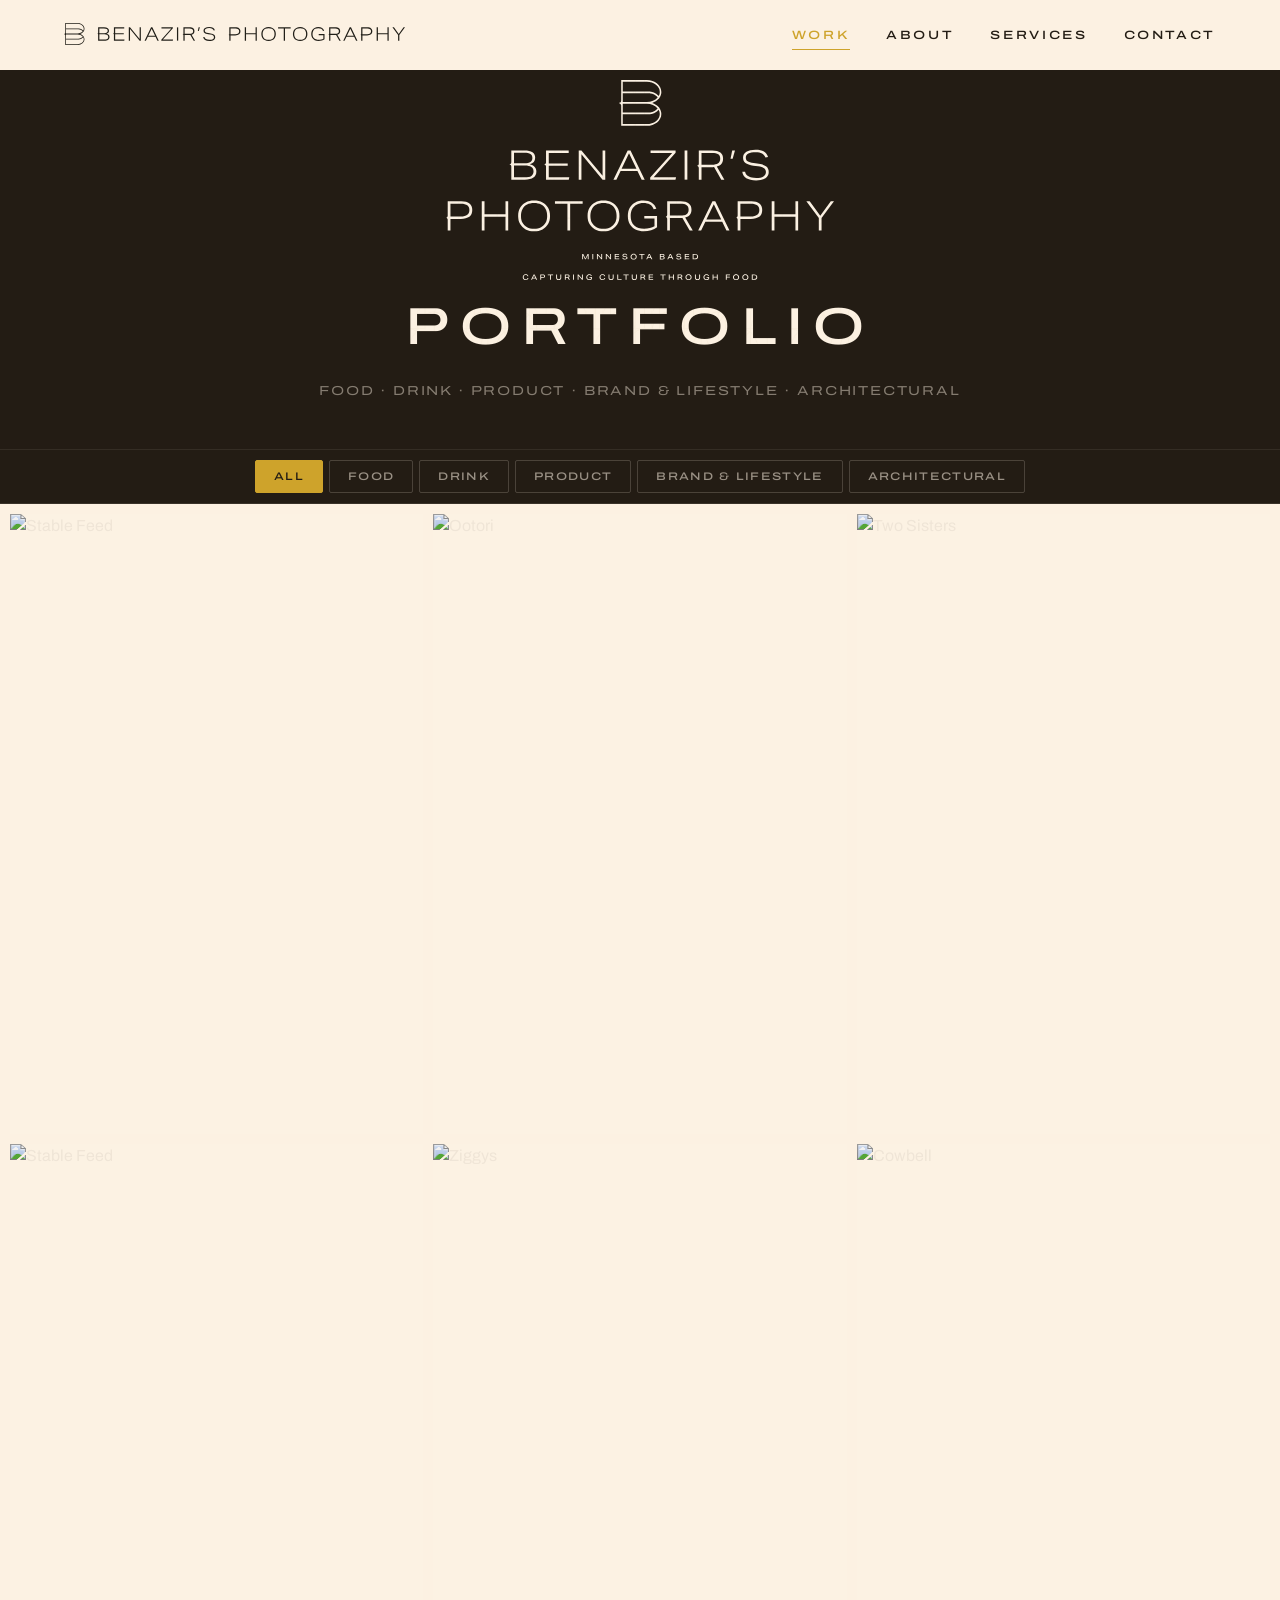
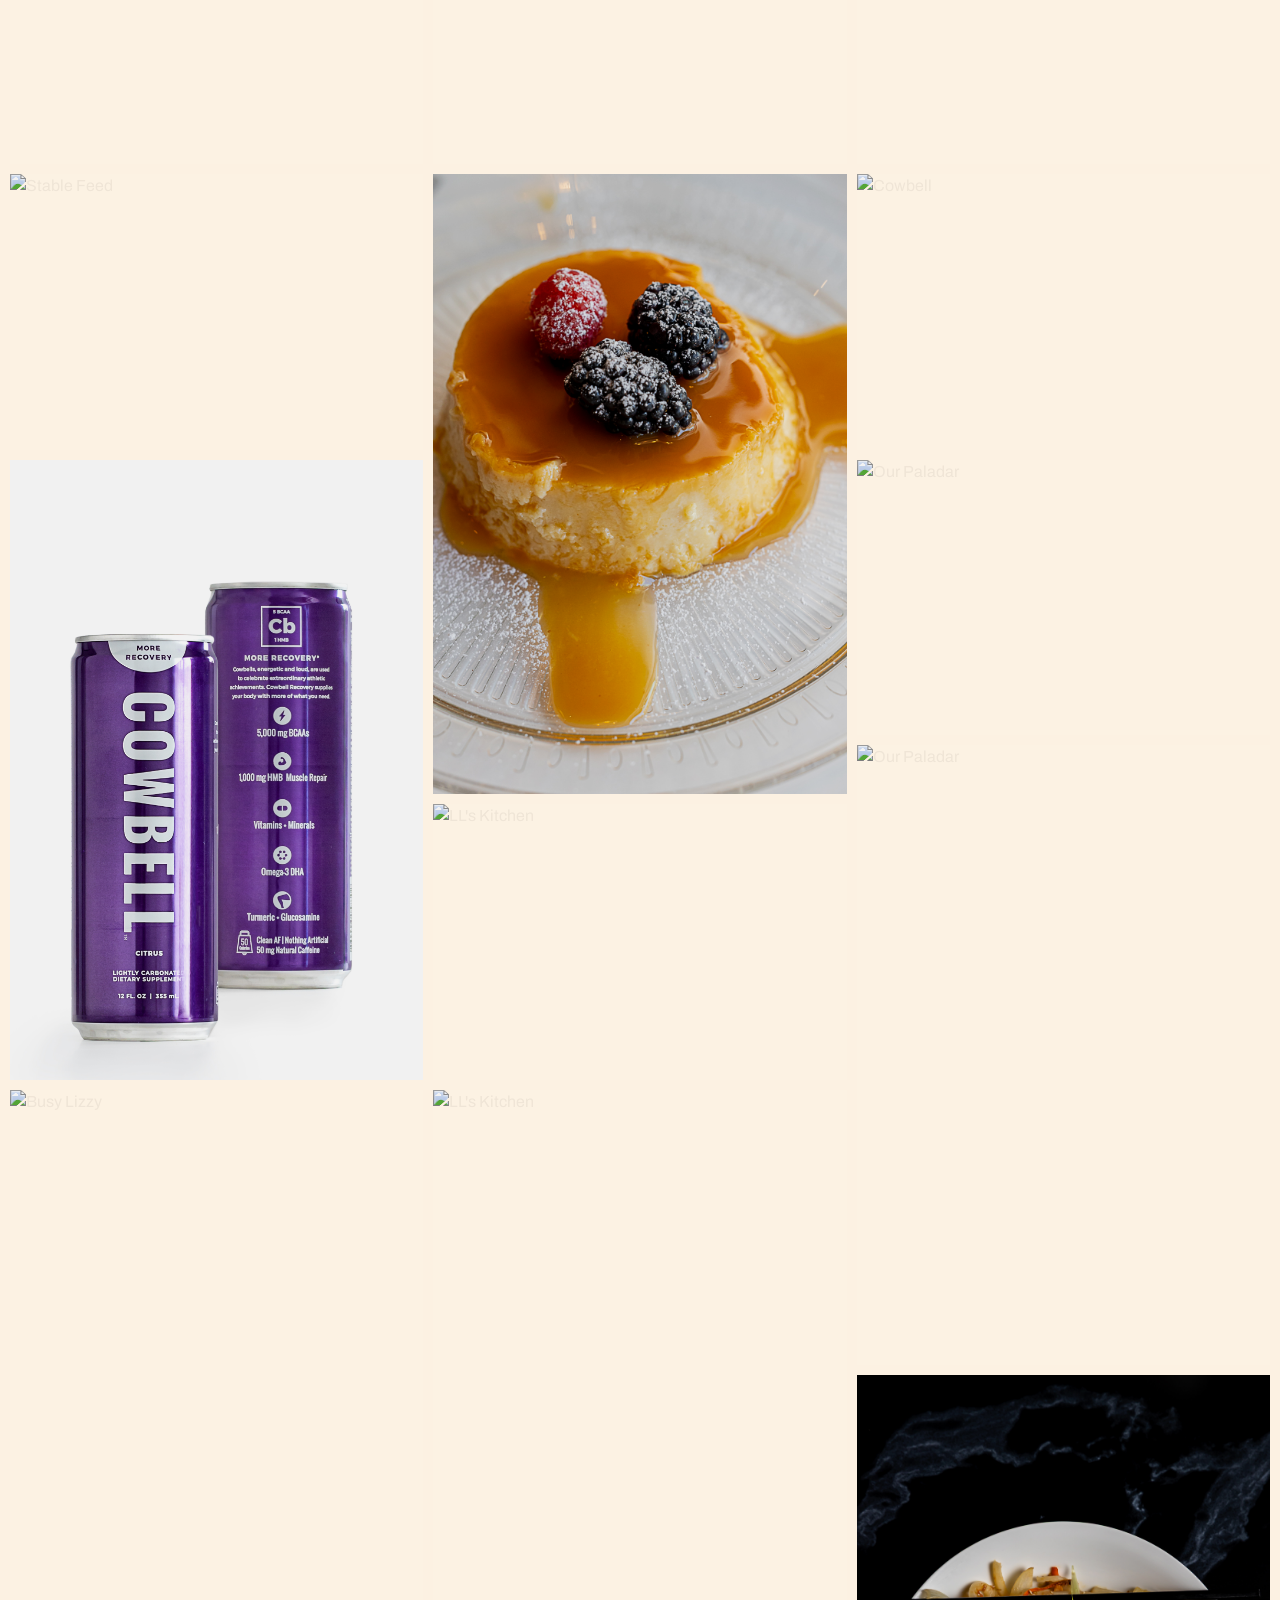
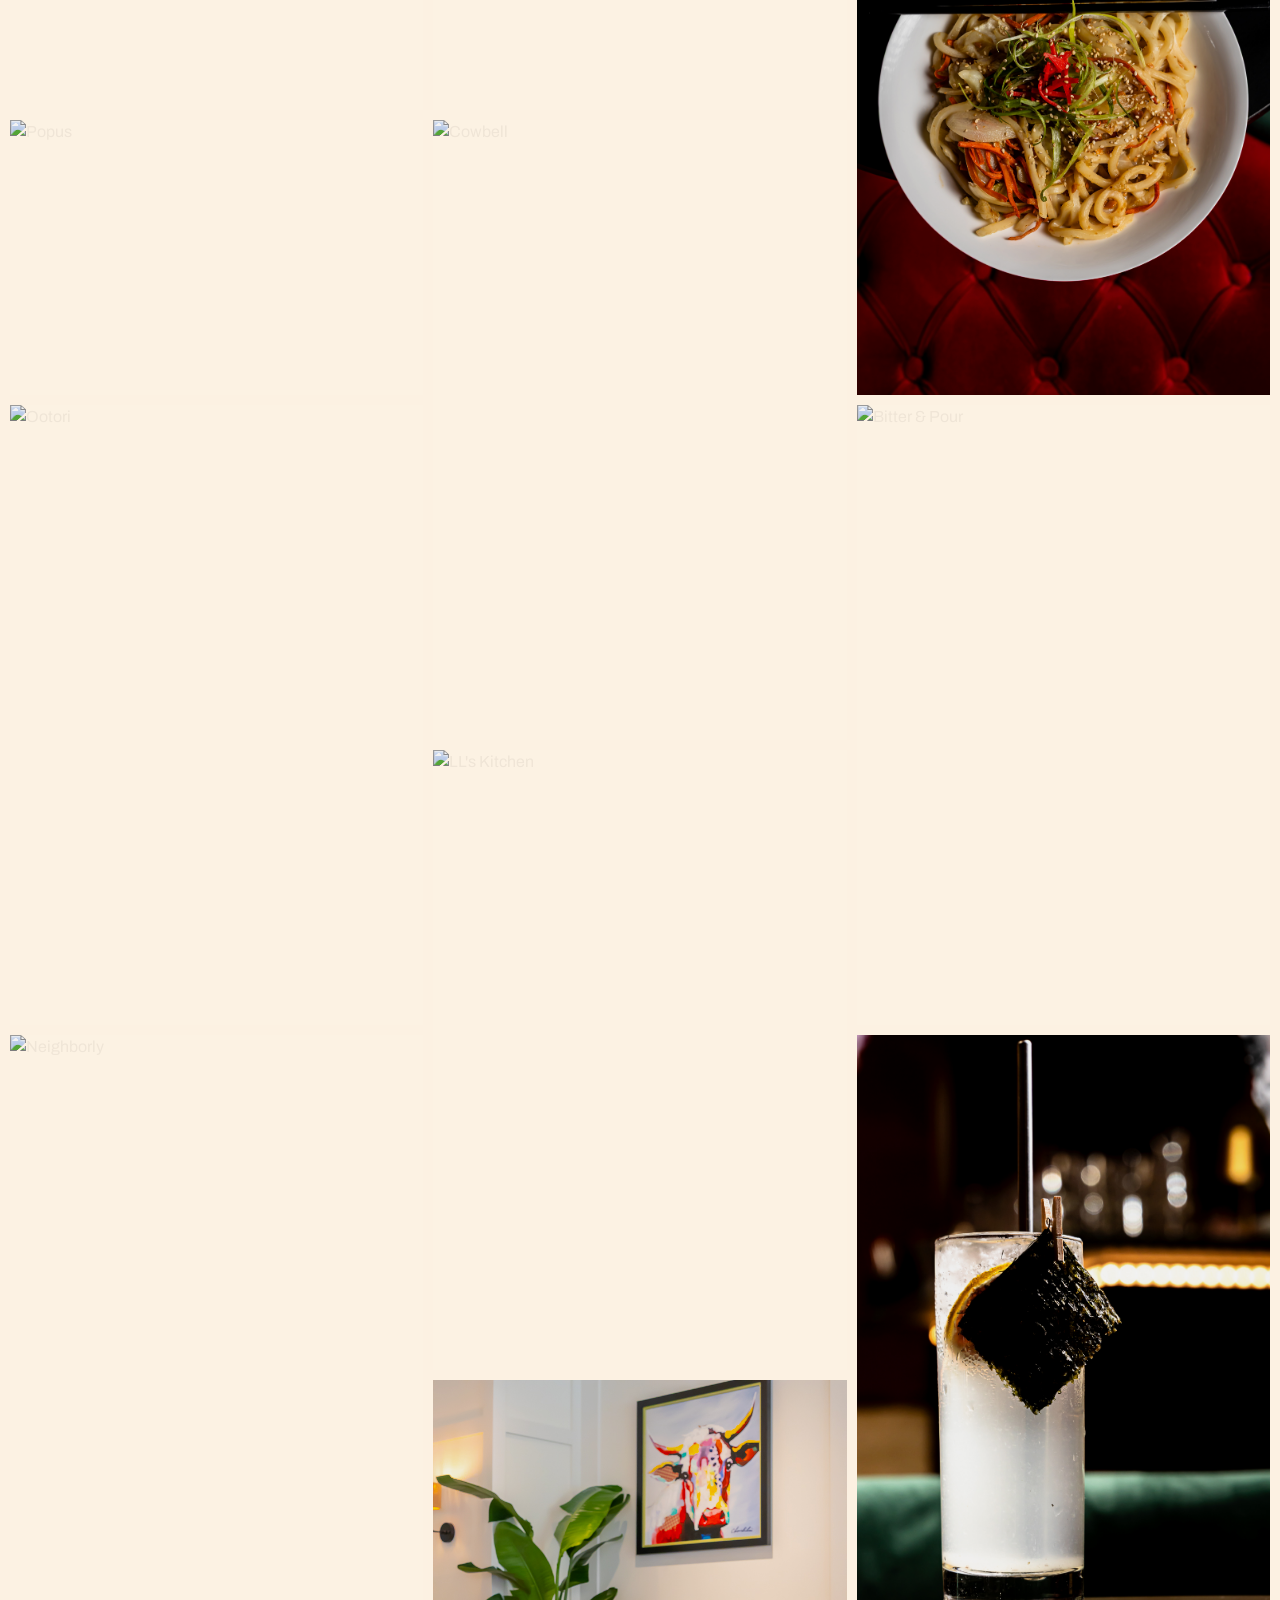
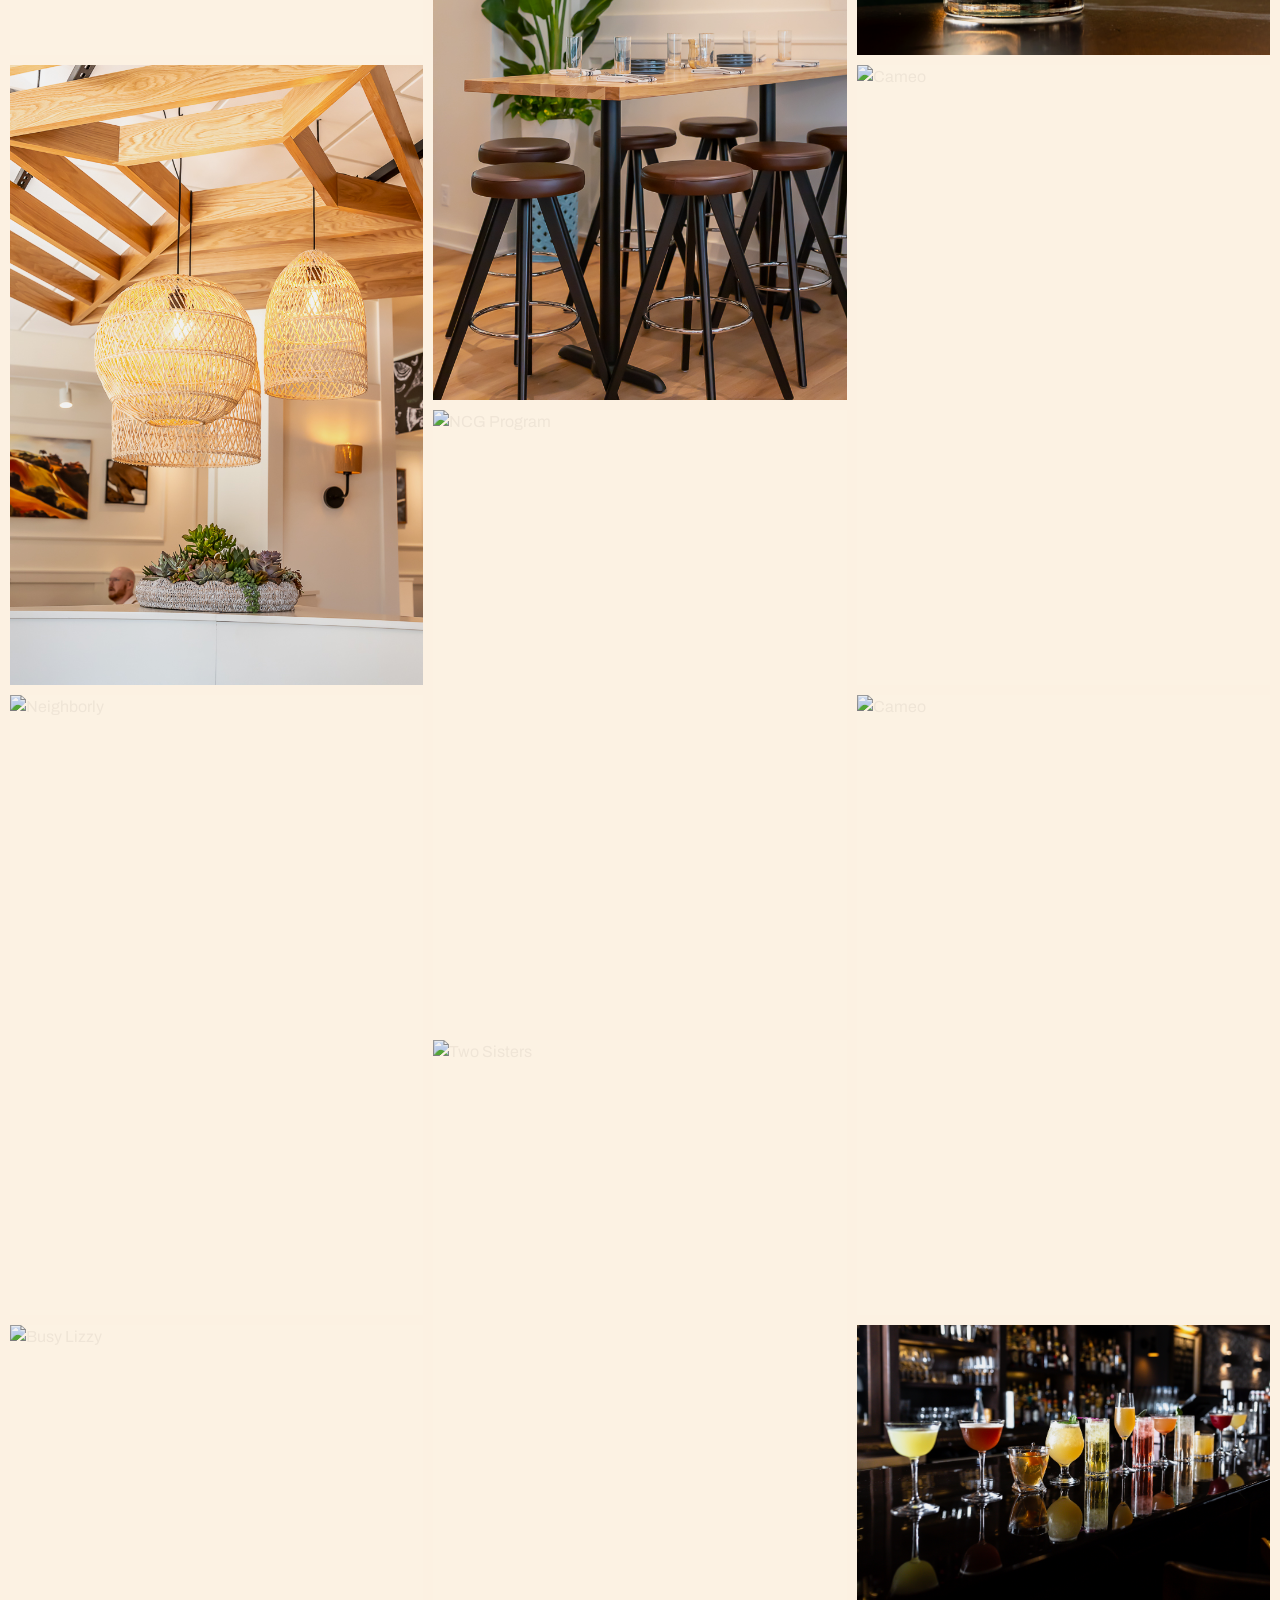
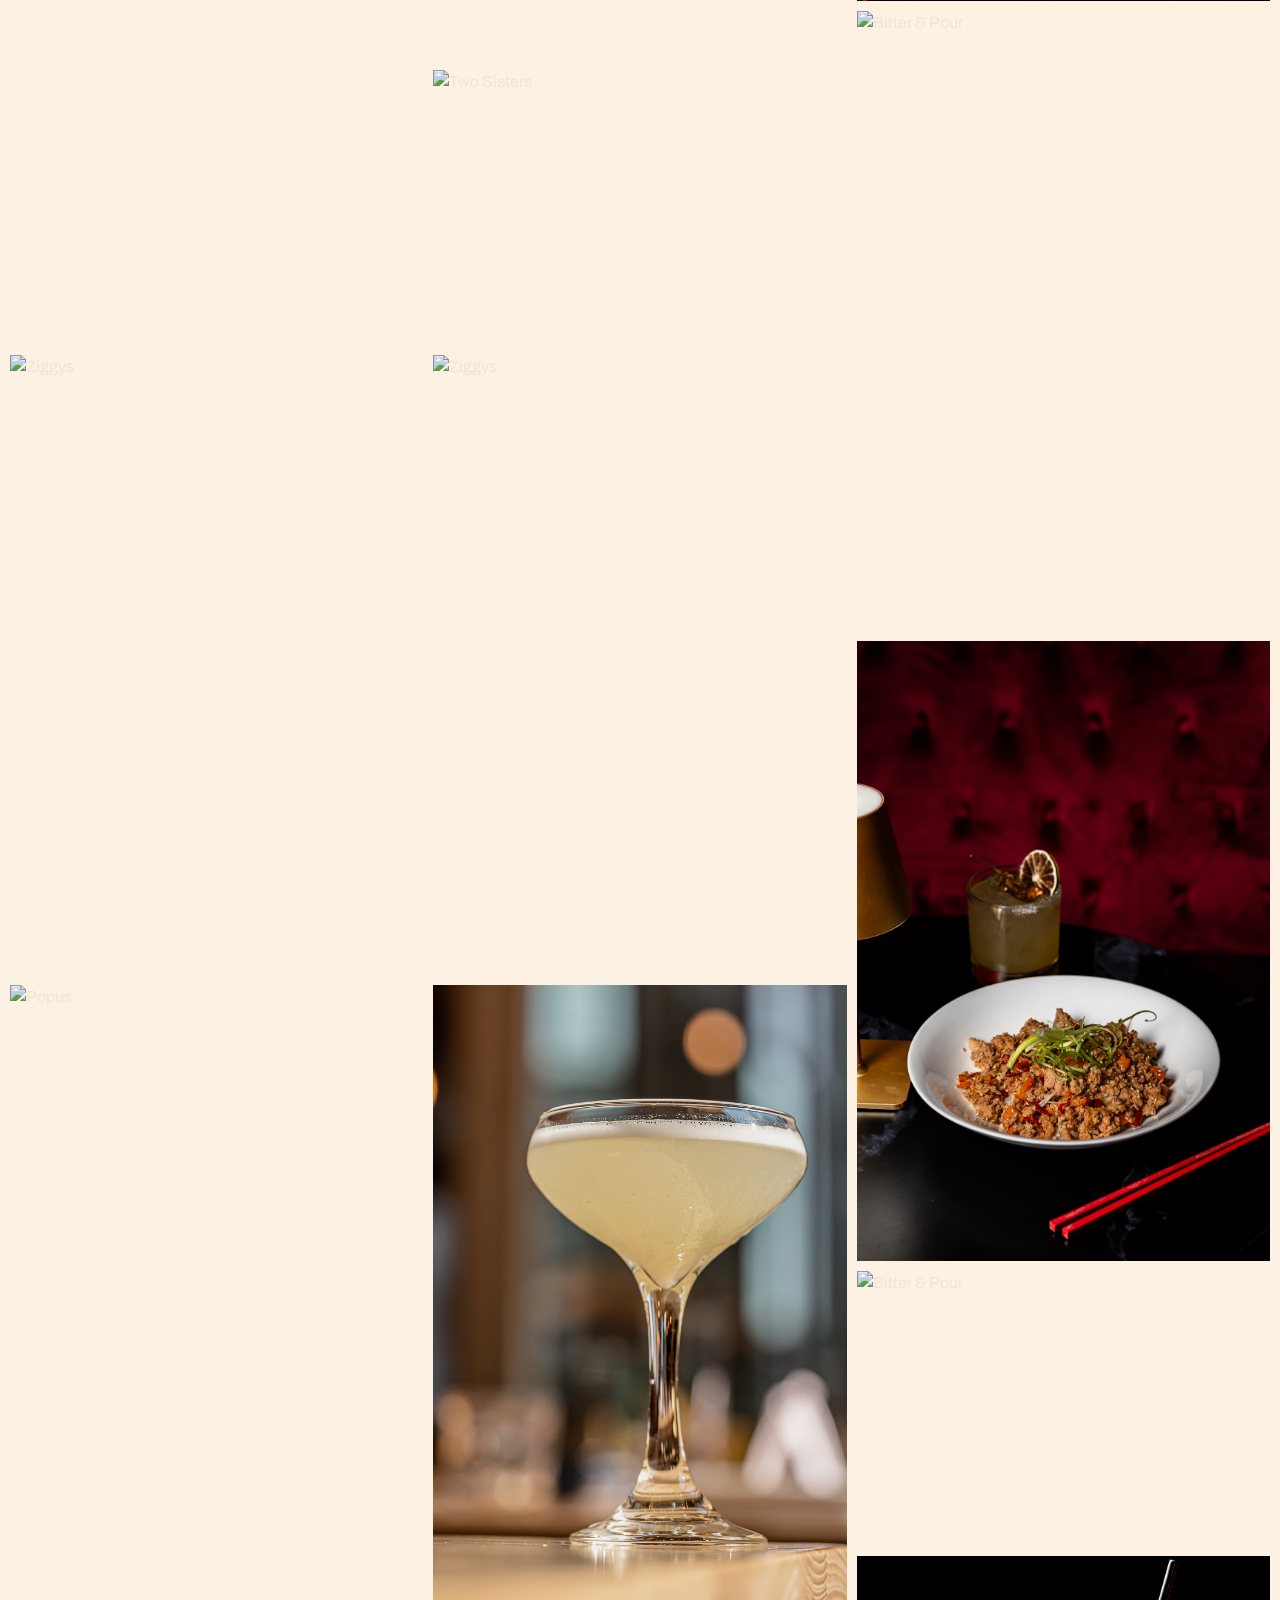
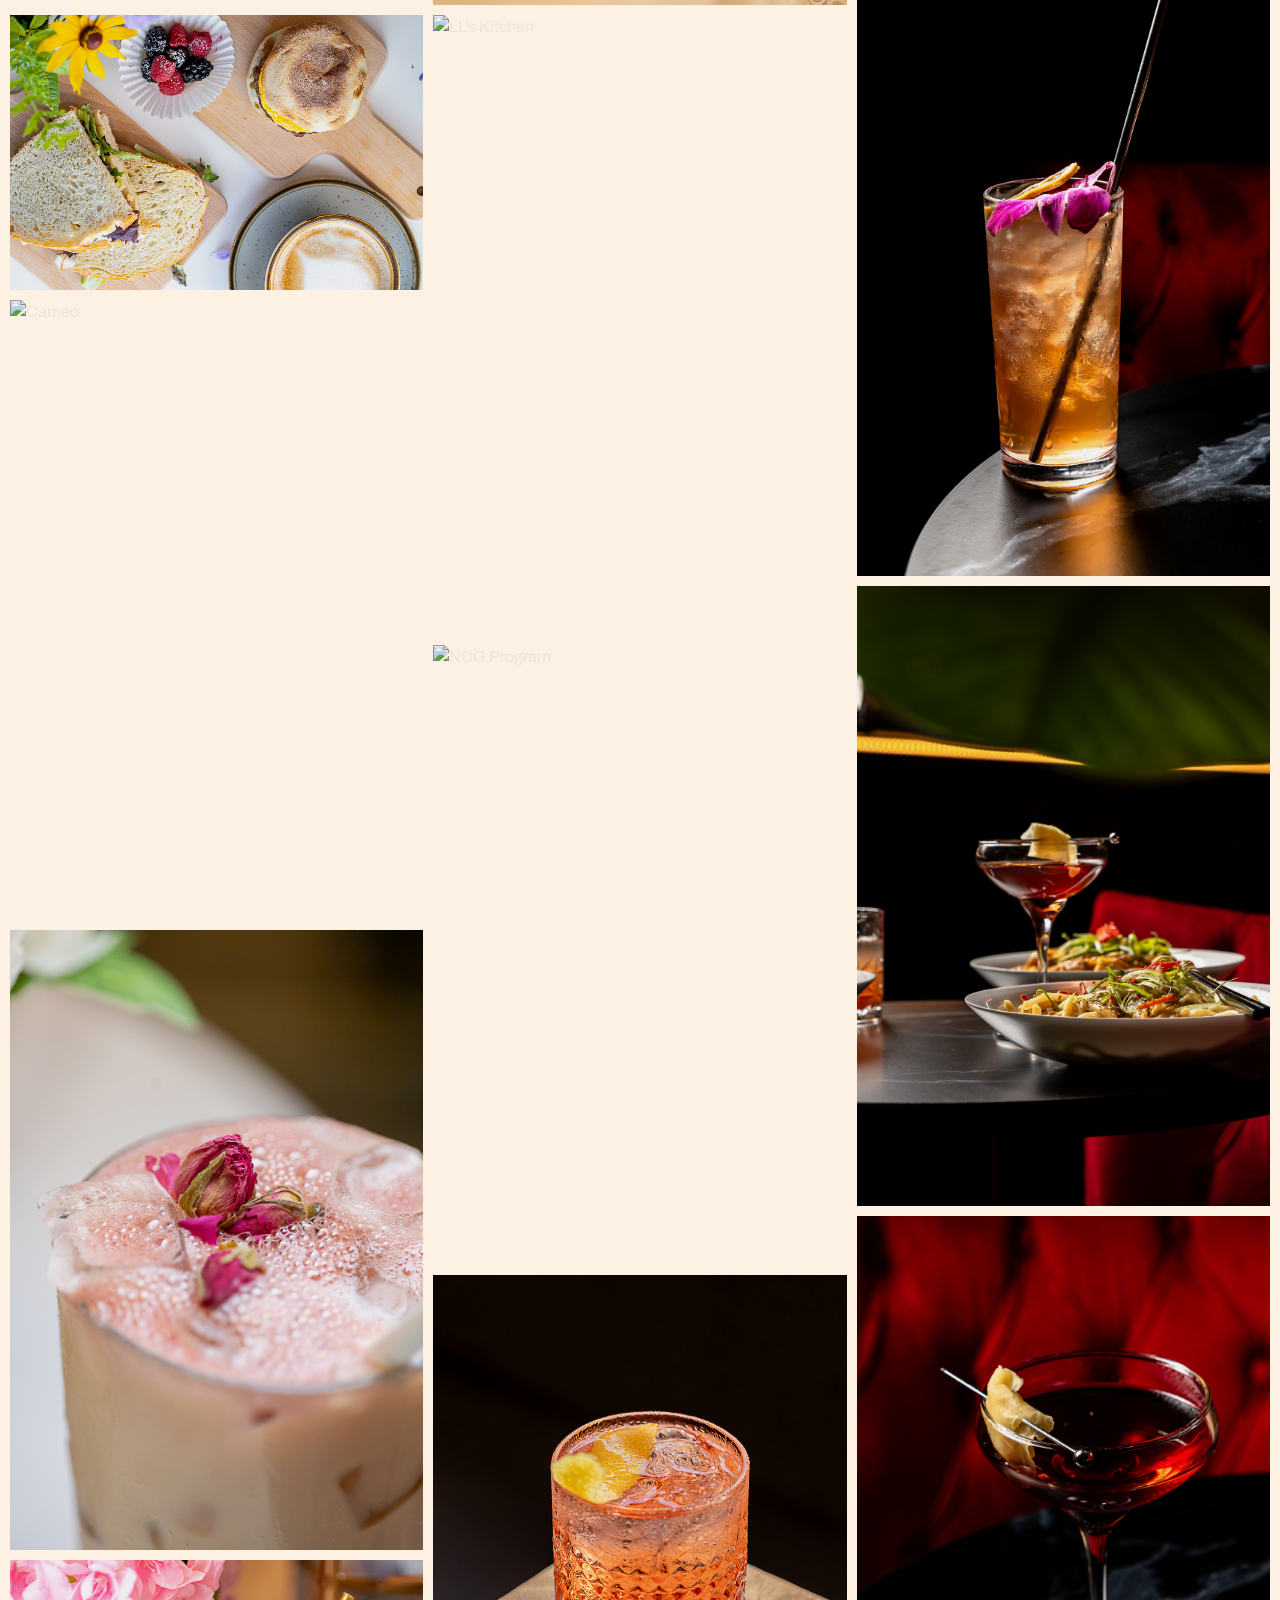
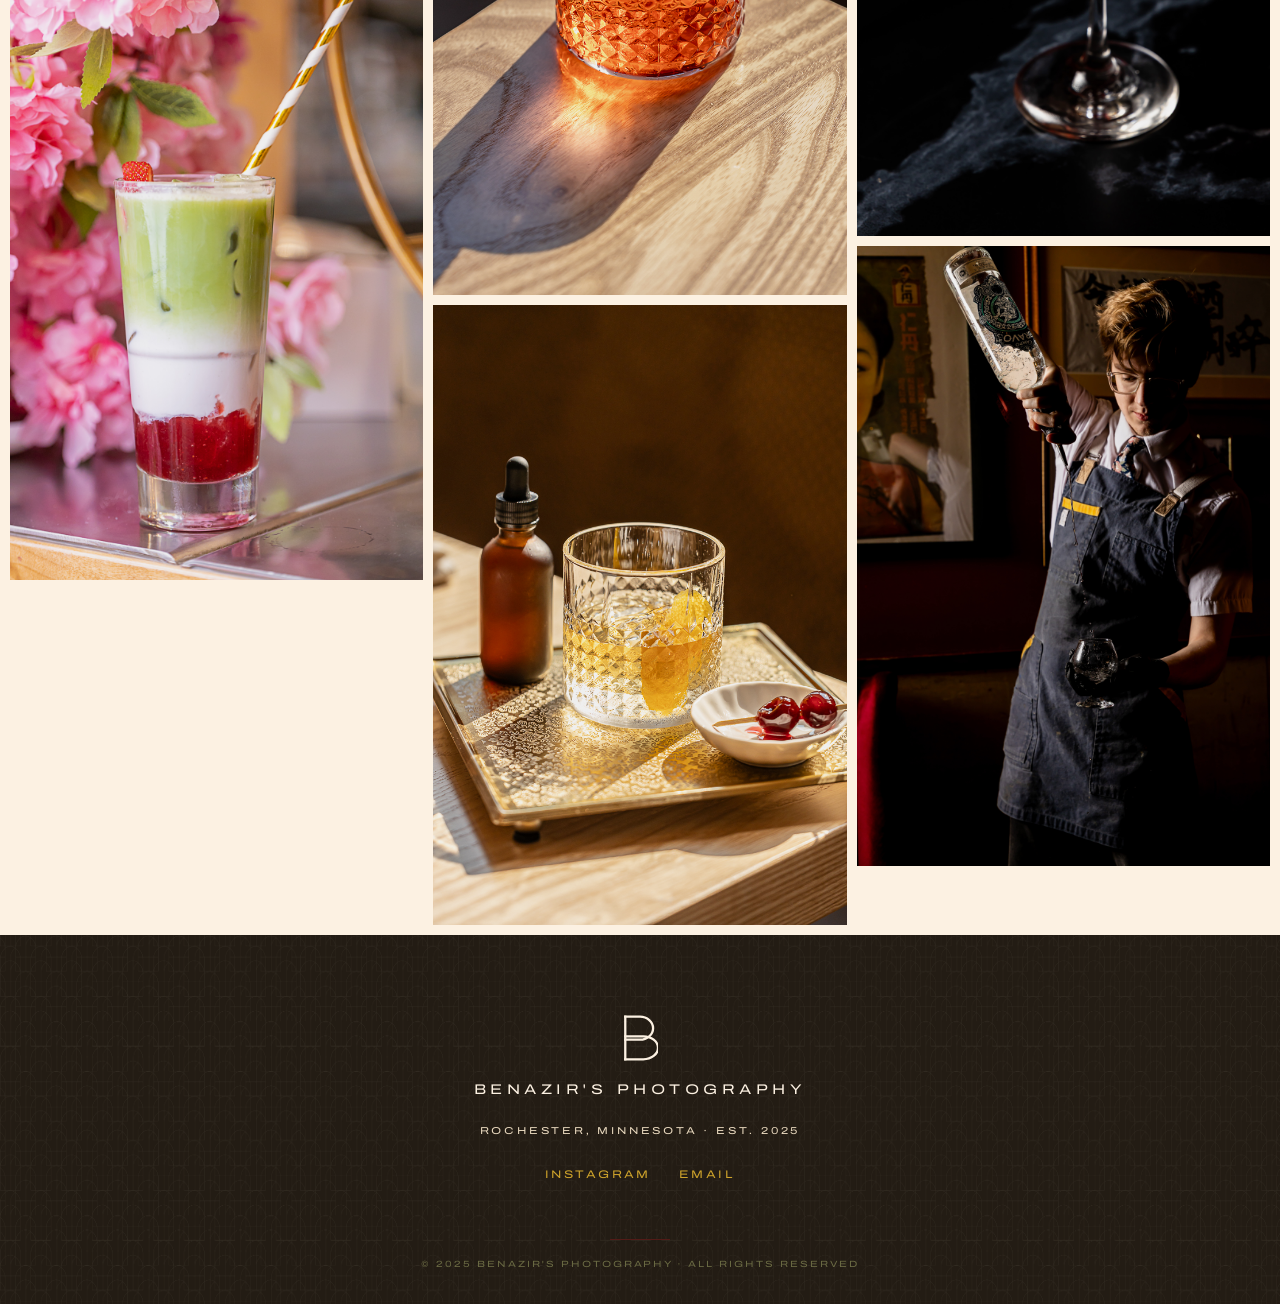
==== commit 26a96bff: "updates" ====
--- a/portfolio.html
+++ b/portfolio.html
@@ -4,11 +4,10 @@
 <meta charset="utf-8">
 <meta name="viewport" content="width=device-width,initial-scale=1">
 <title>Portfolio — Benazir's Photography</title>
-<meta name="description" content="Selected work — food, drink, product, brand & lifestyle, and architectural photography by Benazir's Photography, Rochester MN.">
+<meta name="description" content="Selected work — food, drink, product, brand &amp; lifestyle, and architectural photography by Benazir's Photography, Rochester MN.">
 <link rel="preconnect" href="https://fonts.googleapis.com">
 <link rel="preconnect" href="https://fonts.gstatic.com" crossorigin>
 <link rel="stylesheet" href="https://fonts.googleapis.com/css2?family=Archivo:wdth,wght@100..125,300..700&display=swap">
-<!-- Adobe Typekit (Aktiv Grotesk + Aktiv Grotesk Extended) -->
 <script>
   (function () {
     var host = location.hostname;
@@ -229,378 +228,371 @@
 
 <section class="portfolio-grid" id="portfolio">
   <div class="masonry" id="masonryGrid">
-    <!-- ══ FOOD ══════════════════════════════════════════════════ -->
-    <a href="#" class="pf-item" data-category="food"
-       data-src="/portfolio/food/cameo-cameo062020-high-res-2.jpg"
-       data-alt="Tomato and mozzarella plate — Cameo">
-      <img src="/portfolio/food/cameo-cameo062020-high-res-2.jpg" style="aspect-ratio:2/3"
-           alt="Tomato and mozzarella plate — Cameo" loading="lazy">
-      <div class="pf-item__label">Food</div>
-    </a>
-    <a href="#" class="pf-item" data-category="food"
-       data-src="/portfolio/food/cameo-cameo062020-high-res-25.jpg"
-       data-alt="Pan-seared salmon plated dramatically — Cameo">
-      <img src="/portfolio/food/cameo-cameo062020-high-res-25.jpg" style="aspect-ratio:2/3"
-           alt="Pan-seared salmon plated dramatically — Cameo" loading="lazy">
-      <div class="pf-item__label">Food</div>
-    </a>
-    <a href="#" class="pf-item" data-category="food"
-       data-src="/portfolio/food/cameo-cameo062020-high-res-13.jpg"
-       data-alt="Editorial plated dish — Cameo">
-      <img src="/portfolio/food/cameo-cameo062020-high-res-13.jpg" style="aspect-ratio:3973/5959"
-           alt="Editorial plated dish — Cameo" loading="lazy">
-      <div class="pf-item__label">Food</div>
-    </a>
-    <a href="#" class="pf-item" data-category="food"
-       data-src="/portfolio/food/ootori-sushi-ootori-full-res-13.jpg"
-       data-alt="Mango-topped sushi rolls on bamboo — Ootori">
-      <img src="/portfolio/food/ootori-sushi-ootori-full-res-13.jpg" style="aspect-ratio:4404/6607"
-           alt="Mango-topped sushi rolls on bamboo — Ootori" loading="lazy">
-      <div class="pf-item__label">Food</div>
-    </a>
-    <a href="#" class="pf-item" data-category="food"
-       data-src="/portfolio/food/ootori-sushi-ootori-full-res-29.jpg"
-       data-alt="Sushi boards on grey concrete — Ootori">
-      <img src="/portfolio/food/ootori-sushi-ootori-full-res-29.jpg" style="aspect-ratio:2/3"
-           alt="Sushi boards on grey concrete — Ootori" loading="lazy">
-      <div class="pf-item__label">Food</div>
-    </a>
-    <a href="#" class="pf-item" data-category="food"
-       data-src="/portfolio/food/ziggys-ziggys-127.jpg"
-       data-alt="Three-plate spread with cheeseburger — Ziggys">
-      <img src="/portfolio/food/ziggys-ziggys-127.jpg" style="aspect-ratio:3987/5981"
-           alt="Three-plate spread with cheeseburger — Ziggys" loading="lazy">
-      <div class="pf-item__label">Food</div>
-    </a>
-    <a href="#" class="pf-item" data-category="food"
-       data-src="/portfolio/food/ziggys-ziggys-025.jpg"
-       data-alt="Stacked fried chicken sandwich close-up — Ziggys">
-      <img src="/portfolio/food/ziggys-ziggys-025.jpg" style="aspect-ratio:4295/6442"
-           alt="Stacked fried chicken sandwich close-up — Ziggys" loading="lazy">
-      <div class="pf-item__label">Food</div>
-    </a>
-    <a href="#" class="pf-item" data-category="food"
-       data-src="/portfolio/food/ziggys-ziggys-101.jpg"
-       data-alt="Burger build with melted cheese — Ziggys">
-      <img src="/portfolio/food/ziggys-ziggys-101.jpg" style="aspect-ratio:2/3"
-           alt="Burger build with melted cheese — Ziggys" loading="lazy">
-      <div class="pf-item__label">Food</div>
-    </a>
-    <a href="#" class="pf-item" data-category="food"
-       data-src="/portfolio/food/mezza9-104a4102.jpg"
-       data-alt="Pan-seared salmon in black bowl — Mezza 9">
-      <img src="/portfolio/food/mezza9-104a4102.jpg" style="aspect-ratio:3/2"
-           alt="Pan-seared salmon in black bowl — Mezza 9" loading="lazy">
-      <div class="pf-item__label">Food</div>
-    </a>
-    <a href="#" class="pf-item" data-category="food"
-       data-src="/portfolio/food/mezza9-104a4058.jpg"
-       data-alt="Asian-inspired plated entrée — Mezza 9">
-      <img src="/portfolio/food/mezza9-104a4058.jpg" style="aspect-ratio:2/3"
-           alt="Asian-inspired plated entrée — Mezza 9" loading="lazy">
-      <div class="pf-item__label">Food</div>
-    </a>
-    <a href="#" class="pf-item" data-category="food"
-       data-src="/portfolio/food/1928-fr2-001-beef-bowl-with-cocktail-red-velvet.jpg"
-       data-alt="Beef bowl paired with cocktail on red velvet — 1928">
-      <img src="/portfolio/food/1928-fr2-001-beef-bowl-with-cocktail-red-velvet.jpg" style="aspect-ratio:4453/6680"
-           alt="Beef bowl paired with cocktail on red velvet — 1928" loading="lazy">
-      <div class="pf-item__label">Food</div>
-    </a>
-    <a href="#" class="pf-item" data-category="food"
-       data-src="/portfolio/food/1928-fr2-015-udon-noodles-overhead-chopsticks.jpg"
-       data-alt="Udon noodles overhead with chopsticks — 1928">
-      <img src="/portfolio/food/1928-fr2-015-udon-noodles-overhead-chopsticks.jpg" style="aspect-ratio:2/3"
-           alt="Udon noodles overhead with chopsticks — 1928" loading="lazy">
-      <div class="pf-item__label">Food</div>
-    </a>
-    <a href="#" class="pf-item" data-category="food"
-       data-src="/portfolio/food/1928-fr2-030-pasta-with-martini-moody.jpg"
-       data-alt="Pasta with martini in moody light — 1928">
-      <img src="/portfolio/food/1928-fr2-030-pasta-with-martini-moody.jpg" style="aspect-ratio:4457/6685"
-           alt="Pasta with martini in moody light — 1928" loading="lazy">
-      <div class="pf-item__label">Food</div>
-    </a>
-    <a href="#" class="pf-item" data-category="food"
-       data-src="/portfolio/food/two-sisters-tskb-400-french-toast-action-with-apples.jpg"
-       data-alt="French toast with apples in motion — Two Sisters">
-      <img src="/portfolio/food/two-sisters-tskb-400-french-toast-action-with-apples.jpg" style="aspect-ratio:6460/4307"
-           alt="French toast with apples in motion — Two Sisters" loading="lazy">
-      <div class="pf-item__label">Food</div>
-    </a>
-    <a href="#" class="pf-item" data-category="food"
-       data-src="/portfolio/food/neighborly-ncgp-100-mexican-takeout-spread-overhead.jpg"
-       data-alt="Mexican takeout spread overhead — Neighborly">
-      <img src="/portfolio/food/neighborly-ncgp-100-mexican-takeout-spread-overhead.jpg" style="aspect-ratio:2/3"
-           alt="Mexican takeout spread overhead — Neighborly" loading="lazy">
-      <div class="pf-item__label">Food</div>
-    </a>
-    <a href="#" class="pf-item" data-category="food"
-       data-src="/portfolio/food/ourpaladar-7976-steak-and-caesar-overhead.jpg"
-       data-alt="Steak and caesar overhead — Our Paladar">
-      <img src="/portfolio/food/ourpaladar-7976-steak-and-caesar-overhead.jpg" style="aspect-ratio:2/3"
-           alt="Steak and caesar overhead — Our Paladar" loading="lazy">
-      <div class="pf-item__label">Food</div>
-    </a>
-    <a href="#" class="pf-item" data-category="food"
-       data-src="/portfolio/food/ourpaladar-7997-filet-mignon-with-asparagus-slate.jpg"
-       data-alt="Filet mignon with asparagus on slate — Our Paladar">
-      <img src="/portfolio/food/ourpaladar-7997-filet-mignon-with-asparagus-slate.jpg" style="aspect-ratio:3/2"
-           alt="Filet mignon with asparagus on slate — Our Paladar" loading="lazy">
-      <div class="pf-item__label">Food</div>
-    </a>
-
-    <!-- ══ DRINK ══════════════════════════════════════════════════ -->
-    <a href="#" class="pf-item" data-category="drink"
-       data-src="/portfolio/food/bitter-and-pour-img-4895.jpg"
-       data-alt="Cocktail flight on dark bar — Bitter & Pour">
-      <img src="/portfolio/food/bitter-and-pour-img-4895.jpg" style="aspect-ratio:4543/3029"
-           alt="Cocktail flight on dark bar — Bitter & Pour" loading="lazy">
-      <div class="pf-item__label">Drink</div>
-    </a>
-    <a href="#" class="pf-item" data-category="drink"
-       data-src="/portfolio/food/bitter-and-pour-5984-bitters-atomized-on-crushed-ice.jpg"
-       data-alt="Bitters atomized over crushed ice — Bitter & Pour">
-      <img src="/portfolio/food/bitter-and-pour-5984-bitters-atomized-on-crushed-ice.jpg" style="aspect-ratio:2/3"
-           alt="Bitters atomized over crushed ice — Bitter & Pour" loading="lazy">
-      <div class="pf-item__label">Drink</div>
-    </a>
-    <a href="#" class="pf-item" data-category="drink"
-       data-src="/portfolio/food/bp-104a6200.jpg"
-       data-alt="Layered cocktail in coupe — Bitter & Pour">
-      <img src="/portfolio/food/bp-104a6200.jpg" style="aspect-ratio:4395/6592"
-           alt="Layered cocktail in coupe — Bitter & Pour" loading="lazy">
-      <div class="pf-item__label">Drink</div>
-    </a>
-    <a href="#" class="pf-item" data-category="drink"
-       data-src="/portfolio/food/bp-104a6212.jpg"
-       data-alt="Bartender pouring cocktail — Bitter & Pour">
-      <img src="/portfolio/food/bp-104a6212.jpg" style="aspect-ratio:3/2"
-           alt="Bartender pouring cocktail — Bitter & Pour" loading="lazy">
-      <div class="pf-item__label">Drink</div>
-    </a>
-    <a href="#" class="pf-item" data-category="drink"
-       data-src="/portfolio/food/mezza9-0973-strawberry-matcha-layered-with-blossoms.jpg"
-       data-alt="Strawberry matcha layered with cherry blossoms — Mezza 9">
-      <img src="/portfolio/food/mezza9-0973-strawberry-matcha-layered-with-blossoms.jpg" style="aspect-ratio:2/3"
-           alt="Strawberry matcha layered with cherry blossoms — Mezza 9" loading="lazy">
-      <div class="pf-item__label">Drink</div>
-    </a>
-    <a href="#" class="pf-item" data-category="drink"
-       data-src="/portfolio/food/mezza9-0985-rose-milk-macro-with-rose-buds.jpg"
-       data-alt="Rose milk macro with rose buds — Mezza 9">
-      <img src="/portfolio/food/mezza9-0985-rose-milk-macro-with-rose-buds.jpg" style="aspect-ratio:2/3"
-           alt="Rose milk macro with rose buds — Mezza 9" loading="lazy">
-      <div class="pf-item__label">Drink</div>
-    </a>
-    <a href="#" class="pf-item" data-category="drink"
-       data-src="/portfolio/food/mill-valley-kitchen-104a9531-old-fashioned-with-bitters.jpg"
-       data-alt="Old fashioned with bitters — Mill Valley Kitchen">
-      <img src="/portfolio/food/mill-valley-kitchen-104a9531-old-fashioned-with-bitters.jpg" style="aspect-ratio:2/3"
-           alt="Old fashioned with bitters — Mill Valley Kitchen" loading="lazy">
-      <div class="pf-item__label">Drink</div>
-    </a>
-    <a href="#" class="pf-item" data-category="drink"
-       data-src="/portfolio/food/mill-valley-kitchen-104a9546-negroni-in-sunlight.jpg"
-       data-alt="Negroni in golden sunlight — Mill Valley Kitchen">
-      <img src="/portfolio/food/mill-valley-kitchen-104a9546-negroni-in-sunlight.jpg" style="aspect-ratio:2/3"
-           alt="Negroni in golden sunlight — Mill Valley Kitchen" loading="lazy">
-      <div class="pf-item__label">Drink</div>
-    </a>
-    <a href="#" class="pf-item" data-category="drink"
-       data-src="/portfolio/food/mill-valley-kitchen-104a9558-coupe-with-bokeh.jpg"
-       data-alt="Coupe cocktail with warm bokeh — Mill Valley Kitchen">
-      <img src="/portfolio/food/mill-valley-kitchen-104a9558-coupe-with-bokeh.jpg" style="aspect-ratio:2/3"
-           alt="Coupe cocktail with warm bokeh — Mill Valley Kitchen" loading="lazy">
-      <div class="pf-item__label">Drink</div>
-    </a>
-    <a href="#" class="pf-item" data-category="drink"
-       data-src="/portfolio/food/1928-fr2-060-manhattan-red-velvet-hero.jpg"
-       data-alt="Manhattan hero on red velvet — 1928">
-      <img src="/portfolio/food/1928-fr2-060-manhattan-red-velvet-hero.jpg" style="aspect-ratio:2/3"
-           alt="Manhattan hero on red velvet — 1928" loading="lazy">
-      <div class="pf-item__label">Drink</div>
-    </a>
-    <a href="#" class="pf-item" data-category="drink"
-       data-src="/portfolio/food/1928-fr2-090-highball-with-seaweed-clothespin.jpg"
-       data-alt="Highball with seaweed clothespin garnish — 1928">
-      <img src="/portfolio/food/1928-fr2-090-highball-with-seaweed-clothespin.jpg" style="aspect-ratio:3989/5983"
-           alt="Highball with seaweed clothespin garnish — 1928" loading="lazy">
-      <div class="pf-item__label">Drink</div>
-    </a>
-    <a href="#" class="pf-item" data-category="drink"
-       data-src="/portfolio/food/1928-fr2-110-highball-with-orchid-garnish.jpg"
-       data-alt="Highball with orchid garnish — 1928">
-      <img src="/portfolio/food/1928-fr2-110-highball-with-orchid-garnish.jpg" style="aspect-ratio:2/3"
-           alt="Highball with orchid garnish — 1928" loading="lazy">
-      <div class="pf-item__label">Drink</div>
-    </a>
-    <a href="#" class="pf-item" data-category="drink"
-       data-src="/portfolio/food/two-sisters-tskb-500-iced-coffee-cream-pour.jpg"
-       data-alt="Iced coffee cream pour — Two Sisters">
-      <img src="/portfolio/food/two-sisters-tskb-500-iced-coffee-cream-pour.jpg" style="aspect-ratio:2/3"
-           alt="Iced coffee cream pour — Two Sisters" loading="lazy">
-      <div class="pf-item__label">Drink</div>
-    </a>
-
-    <!-- ══ PRODUCT ══════════════════════════════════════════════════ -->
-    <a href="#" class="pf-item" data-category="product"
-       data-src="/portfolio/product/lls-kitchen-104a2632-pecan-pie-hand-pecans.jpg"
-       data-alt="Pecan pie granola bar held over pecans — LL's Kitchen">
-      <img src="/portfolio/product/lls-kitchen-104a2632-pecan-pie-hand-pecans.jpg" style="aspect-ratio:3583/5374"
-           alt="Pecan pie granola bar held over pecans — LL's Kitchen" loading="lazy">
-      <div class="pf-item__label">Product</div>
-    </a>
-    <a href="#" class="pf-item" data-category="product"
-       data-src="/portfolio/product/lls-kitchen-104a2639-pumpkin-spice-mini-pumpkins.jpg"
-       data-alt="Pumpkin pie spice granola with mini pumpkins — LL's Kitchen">
-      <img src="/portfolio/product/lls-kitchen-104a2639-pumpkin-spice-mini-pumpkins.jpg" style="aspect-ratio:5209/3473"
-           alt="Pumpkin pie spice granola with mini pumpkins — LL's Kitchen" loading="lazy">
-      <div class="pf-item__label">Product</div>
-    </a>
-    <a href="#" class="pf-item" data-category="product"
-       data-src="/portfolio/product/lls-kitchen-104a2598-campfire-crunch-with-marshmallows.jpg"
-       data-alt="Campfire crunch granola with marshmallows — LL's Kitchen">
-      <img src="/portfolio/product/lls-kitchen-104a2598-campfire-crunch-with-marshmallows.jpg" style="aspect-ratio:3319/4978"
-           alt="Campfire crunch granola with marshmallows — LL's Kitchen" loading="lazy">
-      <div class="pf-item__label">Product</div>
-    </a>
-    <a href="#" class="pf-item" data-category="product"
-       data-src="/portfolio/product/lls-kitchen-104a3915-blood-orange-apricot-bar-in-hands.jpg"
-       data-alt="Blood orange apricot bar held in hands — LL's Kitchen">
-      <img src="/portfolio/product/lls-kitchen-104a3915-blood-orange-apricot-bar-in-hands.jpg" style="aspect-ratio:2/3"
-           alt="Blood orange apricot bar held in hands — LL's Kitchen" loading="lazy">
-      <div class="pf-item__label">Product</div>
-    </a>
-    <a href="#" class="pf-item" data-category="product"
-       data-src="/portfolio/product/stable-feed-stable-feed-087-edit.jpg"
-       data-alt="Stable Feed Papaya Chia packaging — clean studio">
-      <img src="/portfolio/product/stable-feed-stable-feed-087-edit.jpg" style="aspect-ratio:3721/5581"
-           alt="Stable Feed Papaya Chia packaging — clean studio" loading="lazy">
-      <div class="pf-item__label">Product</div>
-    </a>
-    <a href="#" class="pf-item" data-category="product"
-       data-src="/portfolio/product/stable-feed-stable-feed-107-edit.jpg"
-       data-alt="Stable Feed flatlay with chia variations — circle layout">
-      <img src="/portfolio/product/stable-feed-stable-feed-107-edit.jpg" style="aspect-ratio:2/3"
-           alt="Stable Feed flatlay with chia variations — circle layout" loading="lazy">
-      <div class="pf-item__label">Product</div>
-    </a>
-    <a href="#" class="pf-item" data-category="product"
-       data-src="/portfolio/product/stable-feed-stable-feed-120-edit.jpg"
-       data-alt="Stable Feed product family on white">
-      <img src="/portfolio/product/stable-feed-stable-feed-120-edit.jpg" style="aspect-ratio:3823/2549"
-           alt="Stable Feed product family on white" loading="lazy">
-      <div class="pf-item__label">Product</div>
-    </a>
-    <a href="#" class="pf-item" data-category="product"
-       data-src="/portfolio/product/popus-2820-cheese-popcorn-bowl-with-scatter.jpg"
-       data-alt="Cheese popcorn bowl with scatter — Popus">
-      <img src="/portfolio/product/popus-2820-cheese-popcorn-bowl-with-scatter.jpg" style="aspect-ratio:2/3"
-           alt="Cheese popcorn bowl with scatter — Popus" loading="lazy">
-      <div class="pf-item__label">Product</div>
-    </a>
-    <a href="#" class="pf-item" data-category="product"
-       data-src="/portfolio/product/popus-2853-caramel-popcorn-spilling-overhead.jpg"
-       data-alt="Caramel popcorn spilling overhead — Popus">
-      <img src="/portfolio/product/popus-2853-caramel-popcorn-spilling-overhead.jpg" style="aspect-ratio:3/2"
-           alt="Caramel popcorn spilling overhead — Popus" loading="lazy">
-      <div class="pf-item__label">Product</div>
-    </a>
-    <a href="#" class="pf-item" data-category="product"
-       data-src="/portfolio/product/busy-lizzy-15-cookie-box-variety-with-sprinkles.jpg"
-       data-alt="Cookie box variety with sprinkles — Busy Lizzy">
-      <img src="/portfolio/product/busy-lizzy-15-cookie-box-variety-with-sprinkles.jpg" style="aspect-ratio:2/3"
-           alt="Cookie box variety with sprinkles — Busy Lizzy" loading="lazy">
-      <div class="pf-item__label">Product</div>
-    </a>
-    <a href="#" class="pf-item" data-category="product"
-       data-src="/portfolio/product/busy-lizzy-25-bundt-cake-slice-action.jpg"
-       data-alt="Bundt cake slice action — Busy Lizzy">
-      <img src="/portfolio/product/busy-lizzy-25-bundt-cake-slice-action.jpg" style="aspect-ratio:2/3"
-           alt="Bundt cake slice action — Busy Lizzy" loading="lazy">
-      <div class="pf-item__label">Product</div>
-    </a>
-    <a href="#" class="pf-item" data-category="product"
-       data-src="/portfolio/product/cowbell-purple-can-front-and-side-studio.jpg"
-       data-alt="Purple Cowbell can — front and side studio">
-      <img src="/portfolio/product/cowbell-purple-can-front-and-side-studio.jpg" style="aspect-ratio:2/3"
-           alt="Purple Cowbell can — front and side studio" loading="lazy">
-      <div class="pf-item__label">Product</div>
-    </a>
-
-    <!-- ══ BRAND & LIFESTYLE ══════════════════════════════════════════════════ -->
+
+    <!-- Sorted lightest → darkest, brand-only alt text -->
+    <a href="#" class="pf-item" data-category="product"
+       data-src="portfolio/product/stable-feed-stable-feed-107-edit.jpg"
+       data-alt="Stable Feed">
+      <img src="portfolio/product/stable-feed-stable-feed-107-edit.jpg" style="aspect-ratio:2/3"
+           alt="Stable Feed" loading="lazy">
+      <div class="pf-item__label">Product</div>
+    </a>
+    <a href="#" class="pf-item" data-category="product"
+       data-src="portfolio/product/stable-feed-stable-feed-087-edit.jpg"
+       data-alt="Stable Feed">
+      <img src="portfolio/product/stable-feed-stable-feed-087-edit.jpg" style="aspect-ratio:3721/5581"
+           alt="Stable Feed" loading="lazy">
+      <div class="pf-item__label">Product</div>
+    </a>
+    <a href="#" class="pf-item" data-category="product"
+       data-src="portfolio/product/stable-feed-stable-feed-120-edit.jpg"
+       data-alt="Stable Feed">
+      <img src="portfolio/product/stable-feed-stable-feed-120-edit.jpg" style="aspect-ratio:3823/2549"
+           alt="Stable Feed" loading="lazy">
+      <div class="pf-item__label">Product</div>
+    </a>
+    <a href="#" class="pf-item" data-category="product"
+       data-src="portfolio/product/cowbell-purple-can-front-and-side-studio.jpg"
+       data-alt="Cowbell">
+      <img src="portfolio/product/cowbell-purple-can-front-and-side-studio.jpg" style="aspect-ratio:2/3"
+           alt="Cowbell" loading="lazy">
+      <div class="pf-item__label">Product</div>
+    </a>
+    <a href="#" class="pf-item" data-category="product"
+       data-src="portfolio/product/busy-lizzy-25-bundt-cake-slice-action.jpg"
+       data-alt="Busy Lizzy">
+      <img src="portfolio/product/busy-lizzy-25-bundt-cake-slice-action.jpg" style="aspect-ratio:2/3"
+           alt="Busy Lizzy" loading="lazy">
+      <div class="pf-item__label">Product</div>
+    </a>
+    <a href="#" class="pf-item" data-category="product"
+       data-src="portfolio/product/popus-2853-caramel-popcorn-spilling-overhead.jpg"
+       data-alt="Popus">
+      <img src="portfolio/product/popus-2853-caramel-popcorn-spilling-overhead.jpg" style="aspect-ratio:3/2"
+           alt="Popus" loading="lazy">
+      <div class="pf-item__label">Product</div>
+    </a>
+    <a href="#" class="pf-item" data-category="food"
+       data-src="portfolio/food/ootori-sushi-ootori-full-res-29.jpg"
+       data-alt="Ootori">
+      <img src="portfolio/food/ootori-sushi-ootori-full-res-29.jpg" style="aspect-ratio:2/3"
+           alt="Ootori" loading="lazy">
+      <div class="pf-item__label">Food</div>
+    </a>
     <a href="#" class="pf-item" data-category="brand"
-       data-src="/portfolio/brand-lifestyle/1928-fr2-075-bartender-pour-asian-portrait.jpg"
-       data-alt="Bartender mid-pour, lifestyle portrait — 1928">
-      <img src="/portfolio/brand-lifestyle/1928-fr2-075-bartender-pour-asian-portrait.jpg" style="aspect-ratio:2/3"
-           alt="Bartender mid-pour, lifestyle portrait — 1928" loading="lazy">
+       data-src="portfolio/brand-lifestyle/neighborly-ncgp-25-voucher-with-bbq-branding-wall.jpg"
+       data-alt="Neighborly">
+      <img src="portfolio/brand-lifestyle/neighborly-ncgp-25-voucher-with-bbq-branding-wall.jpg" style="aspect-ratio:2/3"
+           alt="Neighborly" loading="lazy">
       <div class="pf-item__label">Brand</div>
     </a>
+    <a href="#" class="pf-item" data-category="architectural"
+       data-src="portfolio/architectural/mill-valley-kitchen-104a9491-wicker-pendants.jpg"
+       data-alt="Mill Valley Kitchen">
+      <img src="portfolio/architectural/mill-valley-kitchen-104a9491-wicker-pendants.jpg" style="aspect-ratio:2/3"
+           alt="Mill Valley Kitchen" loading="lazy">
+      <div class="pf-item__label">Architectural</div>
+    </a>
+    <a href="#" class="pf-item" data-category="food"
+       data-src="portfolio/food/neighborly-ncgp-100-mexican-takeout-spread-overhead.jpg"
+       data-alt="Neighborly">
+      <img src="portfolio/food/neighborly-ncgp-100-mexican-takeout-spread-overhead.jpg" style="aspect-ratio:2/3"
+           alt="Neighborly" loading="lazy">
+      <div class="pf-item__label">Food</div>
+    </a>
+    <a href="#" class="pf-item" data-category="product"
+       data-src="portfolio/product/busy-lizzy-15-cookie-box-variety-with-sprinkles.jpg"
+       data-alt="Busy Lizzy">
+      <img src="portfolio/product/busy-lizzy-15-cookie-box-variety-with-sprinkles.jpg" style="aspect-ratio:2/3"
+           alt="Busy Lizzy" loading="lazy">
+      <div class="pf-item__label">Product</div>
+    </a>
+    <a href="#" class="pf-item" data-category="food"
+       data-src="portfolio/food/ziggys-ziggys-101.jpg"
+       data-alt="Ziggys">
+      <img src="portfolio/food/ziggys-ziggys-101.jpg" style="aspect-ratio:2/3"
+           alt="Ziggys" loading="lazy">
+      <div class="pf-item__label">Food</div>
+    </a>
+    <a href="#" class="pf-item" data-category="product"
+       data-src="portfolio/product/popus-2820-cheese-popcorn-bowl-with-scatter.jpg"
+       data-alt="Popus">
+      <img src="portfolio/product/popus-2820-cheese-popcorn-bowl-with-scatter.jpg" style="aspect-ratio:2/3"
+           alt="Popus" loading="lazy">
+      <div class="pf-item__label">Product</div>
+    </a>
+    <a href="#" class="pf-item" data-category="food"
+       data-src="portfolio/food/mezza9-104a4102.jpg"
+       data-alt="Mezza 9">
+      <img src="portfolio/food/mezza9-104a4102.jpg" style="aspect-ratio:3/2"
+           alt="Mezza 9" loading="lazy">
+      <div class="pf-item__label">Food</div>
+    </a>
+    <a href="#" class="pf-item" data-category="food"
+       data-src="portfolio/food/cameo-cameo062020-high-res-13.jpg"
+       data-alt="Cameo">
+      <img src="portfolio/food/cameo-cameo062020-high-res-13.jpg" style="aspect-ratio:3973/5959"
+           alt="Cameo" loading="lazy">
+      <div class="pf-item__label">Food</div>
+    </a>
+    <a href="#" class="pf-item" data-category="drink"
+       data-src="portfolio/food/mezza9-0985-rose-milk-macro-with-rose-buds.jpg"
+       data-alt="Mezza 9">
+      <img src="portfolio/food/mezza9-0985-rose-milk-macro-with-rose-buds.jpg" style="aspect-ratio:2/3"
+           alt="Mezza 9" loading="lazy">
+      <div class="pf-item__label">Drink</div>
+    </a>
+    <a href="#" class="pf-item" data-category="drink"
+       data-src="portfolio/food/mezza9-0973-strawberry-matcha-layered-with-blossoms.jpg"
+       data-alt="Mezza 9">
+      <img src="portfolio/food/mezza9-0973-strawberry-matcha-layered-with-blossoms.jpg" style="aspect-ratio:2/3"
+           alt="Mezza 9" loading="lazy">
+      <div class="pf-item__label">Drink</div>
+    </a>
+    <a href="#" class="pf-item" data-category="food"
+       data-src="portfolio/food/ootori-sushi-ootori-full-res-13.jpg"
+       data-alt="Ootori">
+      <img src="portfolio/food/ootori-sushi-ootori-full-res-13.jpg" style="aspect-ratio:4404/6607"
+           alt="Ootori" loading="lazy">
+      <div class="pf-item__label">Food</div>
+    </a>
+    <a href="#" class="pf-item" data-category="food"
+       data-src="portfolio/food/ziggys-ziggys-127.jpg"
+       data-alt="Ziggys">
+      <img src="portfolio/food/ziggys-ziggys-127.jpg" style="aspect-ratio:3987/5981"
+           alt="Ziggys" loading="lazy">
+      <div class="pf-item__label">Food</div>
+    </a>
+    <a href="#" class="pf-item" data-category="food"
+       data-src="portfolio/food/mezza9-104a4058.jpg"
+       data-alt="Mezza 9">
+      <img src="portfolio/food/mezza9-104a4058.jpg" style="aspect-ratio:2/3"
+           alt="Mezza 9" loading="lazy">
+      <div class="pf-item__label">Food</div>
+    </a>
+    <a href="#" class="pf-item" data-category="product"
+       data-src="portfolio/product/lls-kitchen-104a2639-pumpkin-spice-mini-pumpkins.jpg"
+       data-alt="LL's Kitchen">
+      <img src="portfolio/product/lls-kitchen-104a2639-pumpkin-spice-mini-pumpkins.jpg" style="aspect-ratio:5209/3473"
+           alt="LL's Kitchen" loading="lazy">
+      <div class="pf-item__label">Product</div>
+    </a>
+    <a href="#" class="pf-item" data-category="product"
+       data-src="portfolio/product/lls-kitchen-104a2632-pecan-pie-hand-pecans.jpg"
+       data-alt="LL's Kitchen">
+      <img src="portfolio/product/lls-kitchen-104a2632-pecan-pie-hand-pecans.jpg" style="aspect-ratio:3583/5374"
+           alt="LL's Kitchen" loading="lazy">
+      <div class="pf-item__label">Product</div>
+    </a>
     <a href="#" class="pf-item" data-category="brand"
-       data-src="/portfolio/brand-lifestyle/cowbell-cowbell-high-res-30.jpg"
-       data-alt="Cowbell brand lifestyle scene">
-      <img src="/portfolio/brand-lifestyle/cowbell-cowbell-high-res-30.jpg" style="aspect-ratio:3/2"
-           alt="Cowbell brand lifestyle scene" loading="lazy">
+       data-src="portfolio/brand-lifestyle/cowbell-cowbell-high-res-73.jpg"
+       data-alt="Cowbell">
+      <img src="portfolio/brand-lifestyle/cowbell-cowbell-high-res-73.jpg" style="aspect-ratio:2/3"
+           alt="Cowbell" loading="lazy">
       <div class="pf-item__label">Brand</div>
     </a>
+    <a href="#" class="pf-item" data-category="product"
+       data-src="portfolio/product/lls-kitchen-104a3915-blood-orange-apricot-bar-in-hands.jpg"
+       data-alt="LL's Kitchen">
+      <img src="portfolio/product/lls-kitchen-104a3915-blood-orange-apricot-bar-in-hands.jpg" style="aspect-ratio:2/3"
+           alt="LL's Kitchen" loading="lazy">
+      <div class="pf-item__label">Product</div>
+    </a>
+    <a href="#" class="pf-item" data-category="architectural"
+       data-src="portfolio/architectural/mill-valley-kitchen-104a9486-bar-stools-cow-art.jpg"
+       data-alt="Mill Valley Kitchen">
+      <img src="portfolio/architectural/mill-valley-kitchen-104a9486-bar-stools-cow-art.jpg" style="aspect-ratio:2/3"
+           alt="Mill Valley Kitchen" loading="lazy">
+      <div class="pf-item__label">Architectural</div>
+    </a>
     <a href="#" class="pf-item" data-category="brand"
-       data-src="/portfolio/brand-lifestyle/cowbell-cowbell-high-res-37.jpg"
-       data-alt="Cowbell brand lifestyle moment">
-      <img src="/portfolio/brand-lifestyle/cowbell-cowbell-high-res-37.jpg" style="aspect-ratio:2/3"
-           alt="Cowbell brand lifestyle moment" loading="lazy">
+       data-src="portfolio/brand-lifestyle/ncgprogram-52.jpg"
+       data-alt="NCG Program">
+      <img src="portfolio/brand-lifestyle/ncgprogram-52.jpg" style="aspect-ratio:2/3"
+           alt="NCG Program" loading="lazy">
       <div class="pf-item__label">Brand</div>
     </a>
+    <a href="#" class="pf-item" data-category="drink"
+       data-src="portfolio/food/two-sisters-tskb-500-iced-coffee-cream-pour.jpg"
+       data-alt="Two Sisters">
+      <img src="portfolio/food/two-sisters-tskb-500-iced-coffee-cream-pour.jpg" style="aspect-ratio:2/3"
+           alt="Two Sisters" loading="lazy">
+      <div class="pf-item__label">Drink</div>
+    </a>
+    <a href="#" class="pf-item" data-category="food"
+       data-src="portfolio/food/two-sisters-tskb-400-french-toast-action-with-apples.jpg"
+       data-alt="Two Sisters">
+      <img src="portfolio/food/two-sisters-tskb-400-french-toast-action-with-apples.jpg" style="aspect-ratio:6460/4307"
+           alt="Two Sisters" loading="lazy">
+      <div class="pf-item__label">Food</div>
+    </a>
+    <a href="#" class="pf-item" data-category="food"
+       data-src="portfolio/food/ziggys-ziggys-025.jpg"
+       data-alt="Ziggys">
+      <img src="portfolio/food/ziggys-ziggys-025.jpg" style="aspect-ratio:4295/6442"
+           alt="Ziggys" loading="lazy">
+      <div class="pf-item__label">Food</div>
+    </a>
+    <a href="#" class="pf-item" data-category="drink"
+       data-src="portfolio/food/mill-valley-kitchen-104a9558-coupe-with-bokeh.jpg"
+       data-alt="Mill Valley Kitchen">
+      <img src="portfolio/food/mill-valley-kitchen-104a9558-coupe-with-bokeh.jpg" style="aspect-ratio:2/3"
+           alt="Mill Valley Kitchen" loading="lazy">
+      <div class="pf-item__label">Drink</div>
+    </a>
+    <a href="#" class="pf-item" data-category="product"
+       data-src="portfolio/product/lls-kitchen-104a2598-campfire-crunch-with-marshmallows.jpg"
+       data-alt="LL's Kitchen">
+      <img src="portfolio/product/lls-kitchen-104a2598-campfire-crunch-with-marshmallows.jpg" style="aspect-ratio:3319/4978"
+           alt="LL's Kitchen" loading="lazy">
+      <div class="pf-item__label">Product</div>
+    </a>
     <a href="#" class="pf-item" data-category="brand"
-       data-src="/portfolio/brand-lifestyle/cowbell-cowbell-high-res-73.jpg"
-       data-alt="Cowbell can in lifestyle setting">
-      <img src="/portfolio/brand-lifestyle/cowbell-cowbell-high-res-73.jpg" style="aspect-ratio:2/3"
-           alt="Cowbell can in lifestyle setting" loading="lazy">
+       data-src="portfolio/brand-lifestyle/ncgprogramday2-78.jpg"
+       data-alt="NCG Program">
+      <img src="portfolio/brand-lifestyle/ncgprogramday2-78.jpg" style="aspect-ratio:2981/4471"
+           alt="NCG Program" loading="lazy">
       <div class="pf-item__label">Brand</div>
     </a>
+    <a href="#" class="pf-item" data-category="drink"
+       data-src="portfolio/food/mill-valley-kitchen-104a9546-negroni-in-sunlight.jpg"
+       data-alt="Mill Valley Kitchen">
+      <img src="portfolio/food/mill-valley-kitchen-104a9546-negroni-in-sunlight.jpg" style="aspect-ratio:2/3"
+           alt="Mill Valley Kitchen" loading="lazy">
+      <div class="pf-item__label">Drink</div>
+    </a>
+    <a href="#" class="pf-item" data-category="drink"
+       data-src="portfolio/food/mill-valley-kitchen-104a9531-old-fashioned-with-bitters.jpg"
+       data-alt="Mill Valley Kitchen">
+      <img src="portfolio/food/mill-valley-kitchen-104a9531-old-fashioned-with-bitters.jpg" style="aspect-ratio:2/3"
+           alt="Mill Valley Kitchen" loading="lazy">
+      <div class="pf-item__label">Drink</div>
+    </a>
+    <a href="#" class="pf-item" data-category="architectural"
+       data-src="portfolio/architectural/two-sisters-tskb-1-cafe-entrance-signage-golden-hour.jpg"
+       data-alt="Two Sisters">
+      <img src="portfolio/architectural/two-sisters-tskb-1-cafe-entrance-signage-golden-hour.jpg" style="aspect-ratio:3621/5432"
+           alt="Two Sisters" loading="lazy">
+      <div class="pf-item__label">Architectural</div>
+    </a>
     <a href="#" class="pf-item" data-category="brand"
-       data-src="/portfolio/brand-lifestyle/ncgprogram-52.jpg"
-       data-alt="NCG program lifestyle — community moment">
-      <img src="/portfolio/brand-lifestyle/ncgprogram-52.jpg" style="aspect-ratio:2/3"
-           alt="NCG program lifestyle — community moment" loading="lazy">
+       data-src="portfolio/brand-lifestyle/cowbell-cowbell-high-res-37.jpg"
+       data-alt="Cowbell">
+      <img src="portfolio/brand-lifestyle/cowbell-cowbell-high-res-37.jpg" style="aspect-ratio:2/3"
+           alt="Cowbell" loading="lazy">
       <div class="pf-item__label">Brand</div>
     </a>
     <a href="#" class="pf-item" data-category="brand"
-       data-src="/portfolio/brand-lifestyle/ncgprogramday2-78.jpg"
-       data-alt="NCG program day two — candid lifestyle">
-      <img src="/portfolio/brand-lifestyle/ncgprogramday2-78.jpg" style="aspect-ratio:2981/4471"
-           alt="NCG program day two — candid lifestyle" loading="lazy">
+       data-src="portfolio/brand-lifestyle/cowbell-cowbell-high-res-30.jpg"
+       data-alt="Cowbell">
+      <img src="portfolio/brand-lifestyle/cowbell-cowbell-high-res-30.jpg" style="aspect-ratio:3/2"
+           alt="Cowbell" loading="lazy">
       <div class="pf-item__label">Brand</div>
     </a>
+    <a href="#" class="pf-item" data-category="food"
+       data-src="portfolio/food/ourpaladar-7997-filet-mignon-with-asparagus-slate.jpg"
+       data-alt="Our Paladar">
+      <img src="portfolio/food/ourpaladar-7997-filet-mignon-with-asparagus-slate.jpg" style="aspect-ratio:3/2"
+           alt="Our Paladar" loading="lazy">
+      <div class="pf-item__label">Food</div>
+    </a>
+    <a href="#" class="pf-item" data-category="food"
+       data-src="portfolio/food/ourpaladar-7976-steak-and-caesar-overhead.jpg"
+       data-alt="Our Paladar">
+      <img src="portfolio/food/ourpaladar-7976-steak-and-caesar-overhead.jpg" style="aspect-ratio:2/3"
+           alt="Our Paladar" loading="lazy">
+      <div class="pf-item__label">Food</div>
+    </a>
+    <a href="#" class="pf-item" data-category="food"
+       data-src="portfolio/food/1928-fr2-015-udon-noodles-overhead-chopsticks.jpg"
+       data-alt="1928">
+      <img src="portfolio/food/1928-fr2-015-udon-noodles-overhead-chopsticks.jpg" style="aspect-ratio:2/3"
+           alt="1928" loading="lazy">
+      <div class="pf-item__label">Food</div>
+    </a>
+    <a href="#" class="pf-item" data-category="drink"
+       data-src="portfolio/food/bitter-and-pour-5984-bitters-atomized-on-crushed-ice.jpg"
+       data-alt="Bitter &amp; Pour">
+      <img src="portfolio/food/bitter-and-pour-5984-bitters-atomized-on-crushed-ice.jpg" style="aspect-ratio:2/3"
+           alt="Bitter &amp; Pour" loading="lazy">
+      <div class="pf-item__label">Drink</div>
+    </a>
+    <a href="#" class="pf-item" data-category="drink"
+       data-src="portfolio/food/1928-fr2-090-highball-with-seaweed-clothespin.jpg"
+       data-alt="1928">
+      <img src="portfolio/food/1928-fr2-090-highball-with-seaweed-clothespin.jpg" style="aspect-ratio:3989/5983"
+           alt="1928" loading="lazy">
+      <div class="pf-item__label">Drink</div>
+    </a>
+    <a href="#" class="pf-item" data-category="food"
+       data-src="portfolio/food/cameo-cameo062020-high-res-2.jpg"
+       data-alt="Cameo">
+      <img src="portfolio/food/cameo-cameo062020-high-res-2.jpg" style="aspect-ratio:2/3"
+           alt="Cameo" loading="lazy">
+      <div class="pf-item__label">Food</div>
+    </a>
+    <a href="#" class="pf-item" data-category="food"
+       data-src="portfolio/food/cameo-cameo062020-high-res-25.jpg"
+       data-alt="Cameo">
+      <img src="portfolio/food/cameo-cameo062020-high-res-25.jpg" style="aspect-ratio:2/3"
+           alt="Cameo" loading="lazy">
+      <div class="pf-item__label">Food</div>
+    </a>
+    <a href="#" class="pf-item" data-category="drink"
+       data-src="portfolio/food/bitter-and-pour-img-4895.jpg"
+       data-alt="Bitter &amp; Pour">
+      <img src="portfolio/food/bitter-and-pour-img-4895.jpg" style="aspect-ratio:4543/3029"
+           alt="Bitter &amp; Pour" loading="lazy">
+      <div class="pf-item__label">Drink</div>
+    </a>
+    <a href="#" class="pf-item" data-category="drink"
+       data-src="portfolio/food/bp-104a6200.jpg"
+       data-alt="Bitter &amp; Pour">
+      <img src="portfolio/food/bp-104a6200.jpg" style="aspect-ratio:4395/6592"
+           alt="Bitter &amp; Pour" loading="lazy">
+      <div class="pf-item__label">Drink</div>
+    </a>
+    <a href="#" class="pf-item" data-category="food"
+       data-src="portfolio/food/1928-fr2-001-beef-bowl-with-cocktail-red-velvet.jpg"
+       data-alt="1928">
+      <img src="portfolio/food/1928-fr2-001-beef-bowl-with-cocktail-red-velvet.jpg" style="aspect-ratio:4453/6680"
+           alt="1928" loading="lazy">
+      <div class="pf-item__label">Food</div>
+    </a>
+    <a href="#" class="pf-item" data-category="drink"
+       data-src="portfolio/food/bp-104a6212.jpg"
+       data-alt="Bitter &amp; Pour">
+      <img src="portfolio/food/bp-104a6212.jpg" style="aspect-ratio:3/2"
+           alt="Bitter &amp; Pour" loading="lazy">
+      <div class="pf-item__label">Drink</div>
+    </a>
+    <a href="#" class="pf-item" data-category="drink"
+       data-src="portfolio/food/1928-fr2-110-highball-with-orchid-garnish.jpg"
+       data-alt="1928">
+      <img src="portfolio/food/1928-fr2-110-highball-with-orchid-garnish.jpg" style="aspect-ratio:2/3"
+           alt="1928" loading="lazy">
+      <div class="pf-item__label">Drink</div>
+    </a>
+    <a href="#" class="pf-item" data-category="food"
+       data-src="portfolio/food/1928-fr2-030-pasta-with-martini-moody.jpg"
+       data-alt="1928">
+      <img src="portfolio/food/1928-fr2-030-pasta-with-martini-moody.jpg" style="aspect-ratio:4457/6685"
+           alt="1928" loading="lazy">
+      <div class="pf-item__label">Food</div>
+    </a>
+    <a href="#" class="pf-item" data-category="drink"
+       data-src="portfolio/food/1928-fr2-060-manhattan-red-velvet-hero.jpg"
+       data-alt="1928">
+      <img src="portfolio/food/1928-fr2-060-manhattan-red-velvet-hero.jpg" style="aspect-ratio:2/3"
+           alt="1928" loading="lazy">
+      <div class="pf-item__label">Drink</div>
+    </a>
     <a href="#" class="pf-item" data-category="brand"
-       data-src="/portfolio/brand-lifestyle/neighborly-ncgp-25-voucher-with-bbq-branding-wall.jpg"
-       data-alt="Voucher with BBQ branding wall — Neighborly">
-      <img src="/portfolio/brand-lifestyle/neighborly-ncgp-25-voucher-with-bbq-branding-wall.jpg" style="aspect-ratio:2/3"
-           alt="Voucher with BBQ branding wall — Neighborly" loading="lazy">
+       data-src="portfolio/brand-lifestyle/1928-fr2-075-bartender-pour-asian-portrait.jpg"
+       data-alt="1928">
+      <img src="portfolio/brand-lifestyle/1928-fr2-075-bartender-pour-asian-portrait.jpg" style="aspect-ratio:2/3"
+           alt="1928" loading="lazy">
       <div class="pf-item__label">Brand</div>
-    </a>
-
-    <!-- ══ ARCHITECTURAL & HOSPITALITY ══════════════════════════════════════════════════ -->
-    <a href="#" class="pf-item" data-category="architectural"
-       data-src="/portfolio/architectural/mill-valley-kitchen-104a9486-bar-stools-cow-art.jpg"
-       data-alt="Bar stools and cow art — Mill Valley Kitchen">
-      <img src="/portfolio/architectural/mill-valley-kitchen-104a9486-bar-stools-cow-art.jpg" style="aspect-ratio:2/3"
-           alt="Bar stools and cow art — Mill Valley Kitchen" loading="lazy">
-      <div class="pf-item__label">Architectural</div>
-    </a>
-    <a href="#" class="pf-item" data-category="architectural"
-       data-src="/portfolio/architectural/mill-valley-kitchen-104a9491-wicker-pendants.jpg"
-       data-alt="Wicker pendants over the bar — Mill Valley Kitchen">
-      <img src="/portfolio/architectural/mill-valley-kitchen-104a9491-wicker-pendants.jpg" style="aspect-ratio:2/3"
-           alt="Wicker pendants over the bar — Mill Valley Kitchen" loading="lazy">
-      <div class="pf-item__label">Architectural</div>
-    </a>
-    <a href="#" class="pf-item" data-category="architectural"
-       data-src="/portfolio/architectural/two-sisters-tskb-1-cafe-entrance-signage-golden-hour.jpg"
-       data-alt="Cafe entrance signage at golden hour — Two Sisters">
-      <img src="/portfolio/architectural/two-sisters-tskb-1-cafe-entrance-signage-golden-hour.jpg" style="aspect-ratio:3621/5432"
-           alt="Cafe entrance signage at golden hour — Two Sisters" loading="lazy">
-      <div class="pf-item__label">Architectural</div>
     </a>
 
   </div><!-- /masonry -->
@@ -727,4 +719,4 @@
 });
 </script>
 </body>
-</html>+</html>
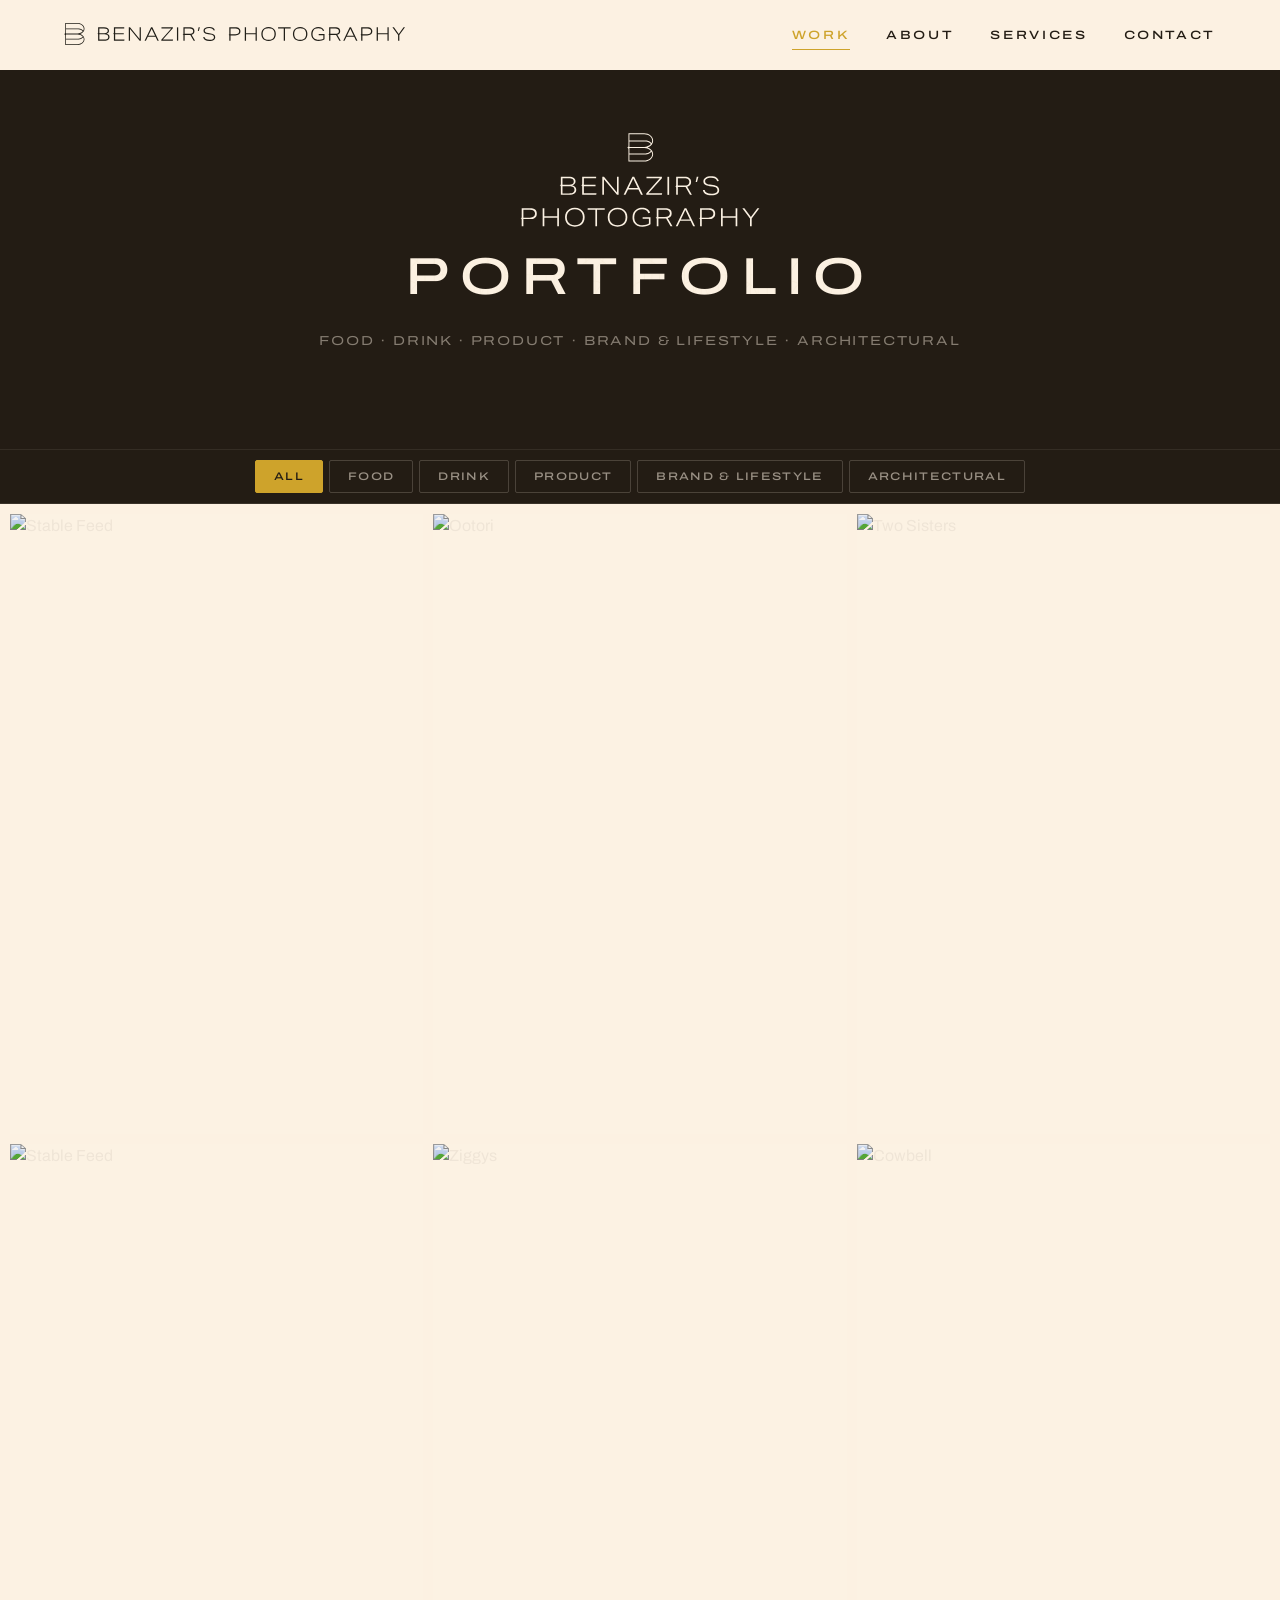
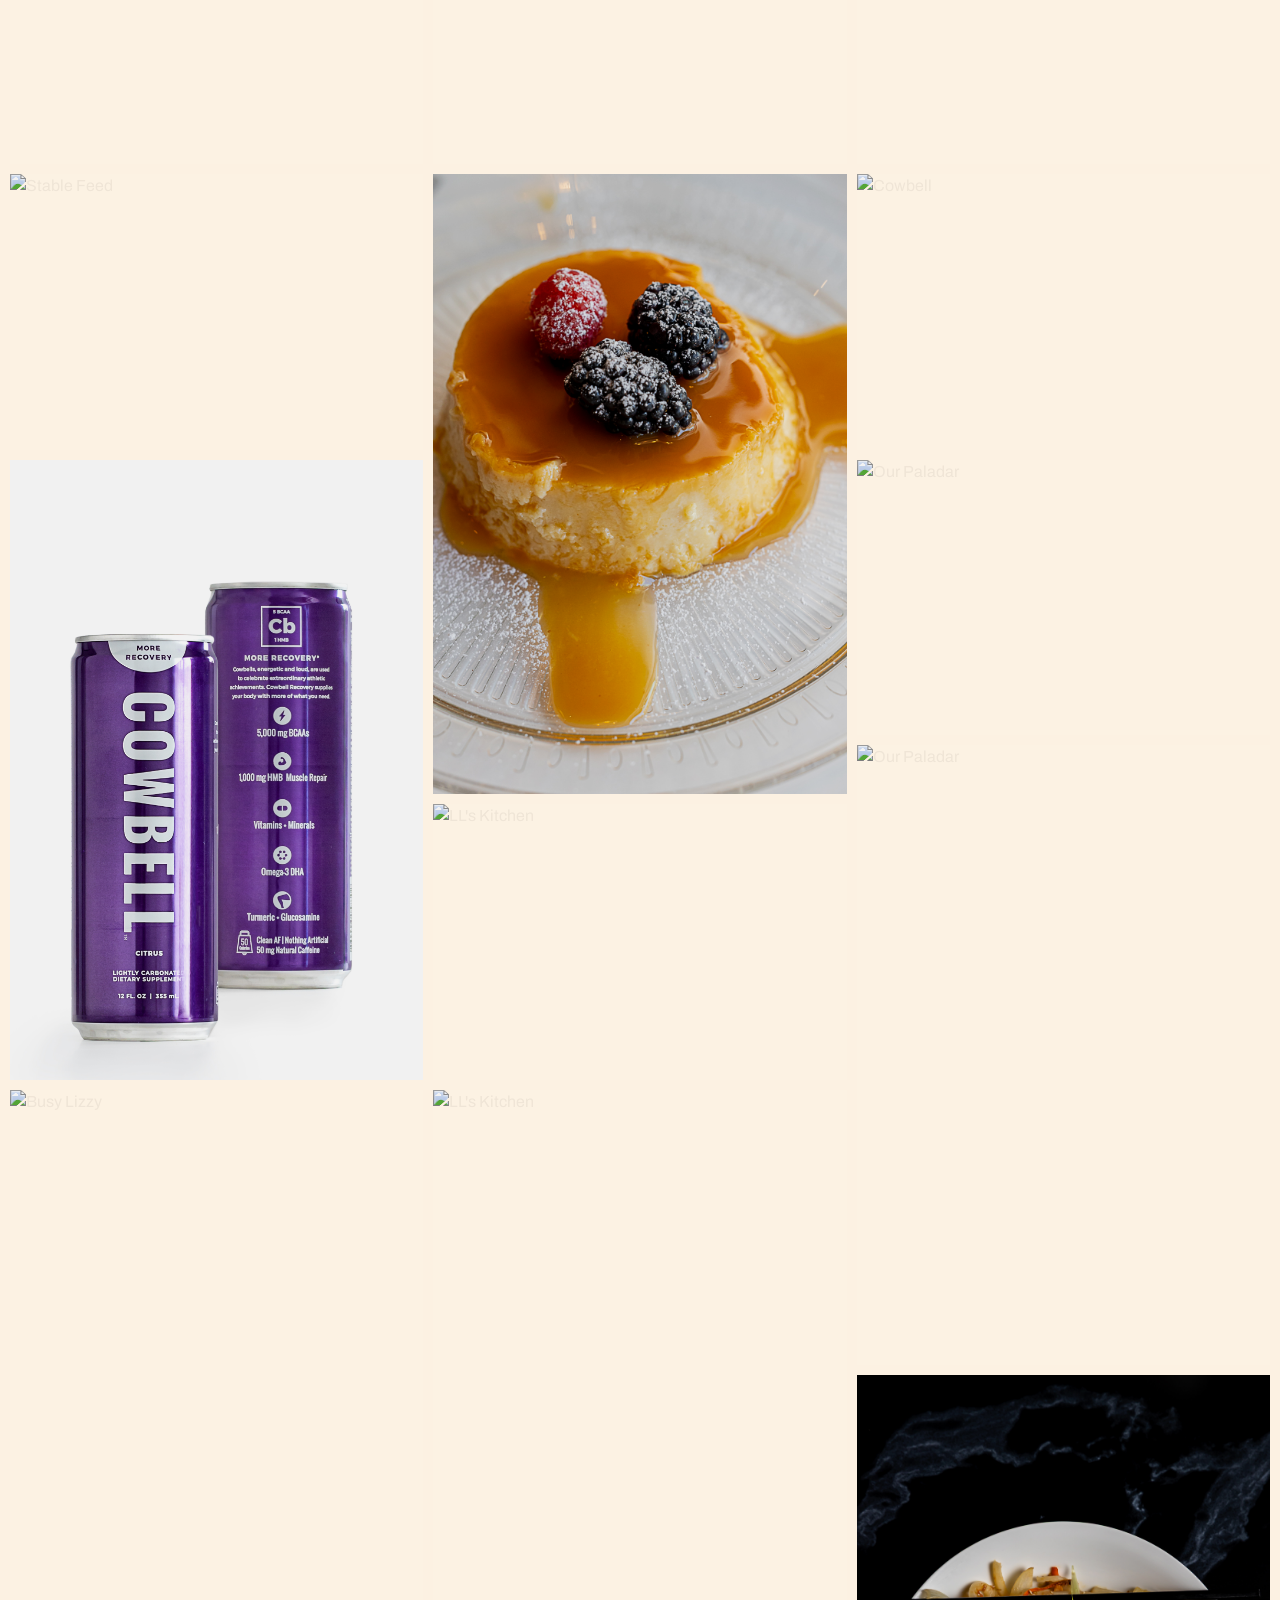
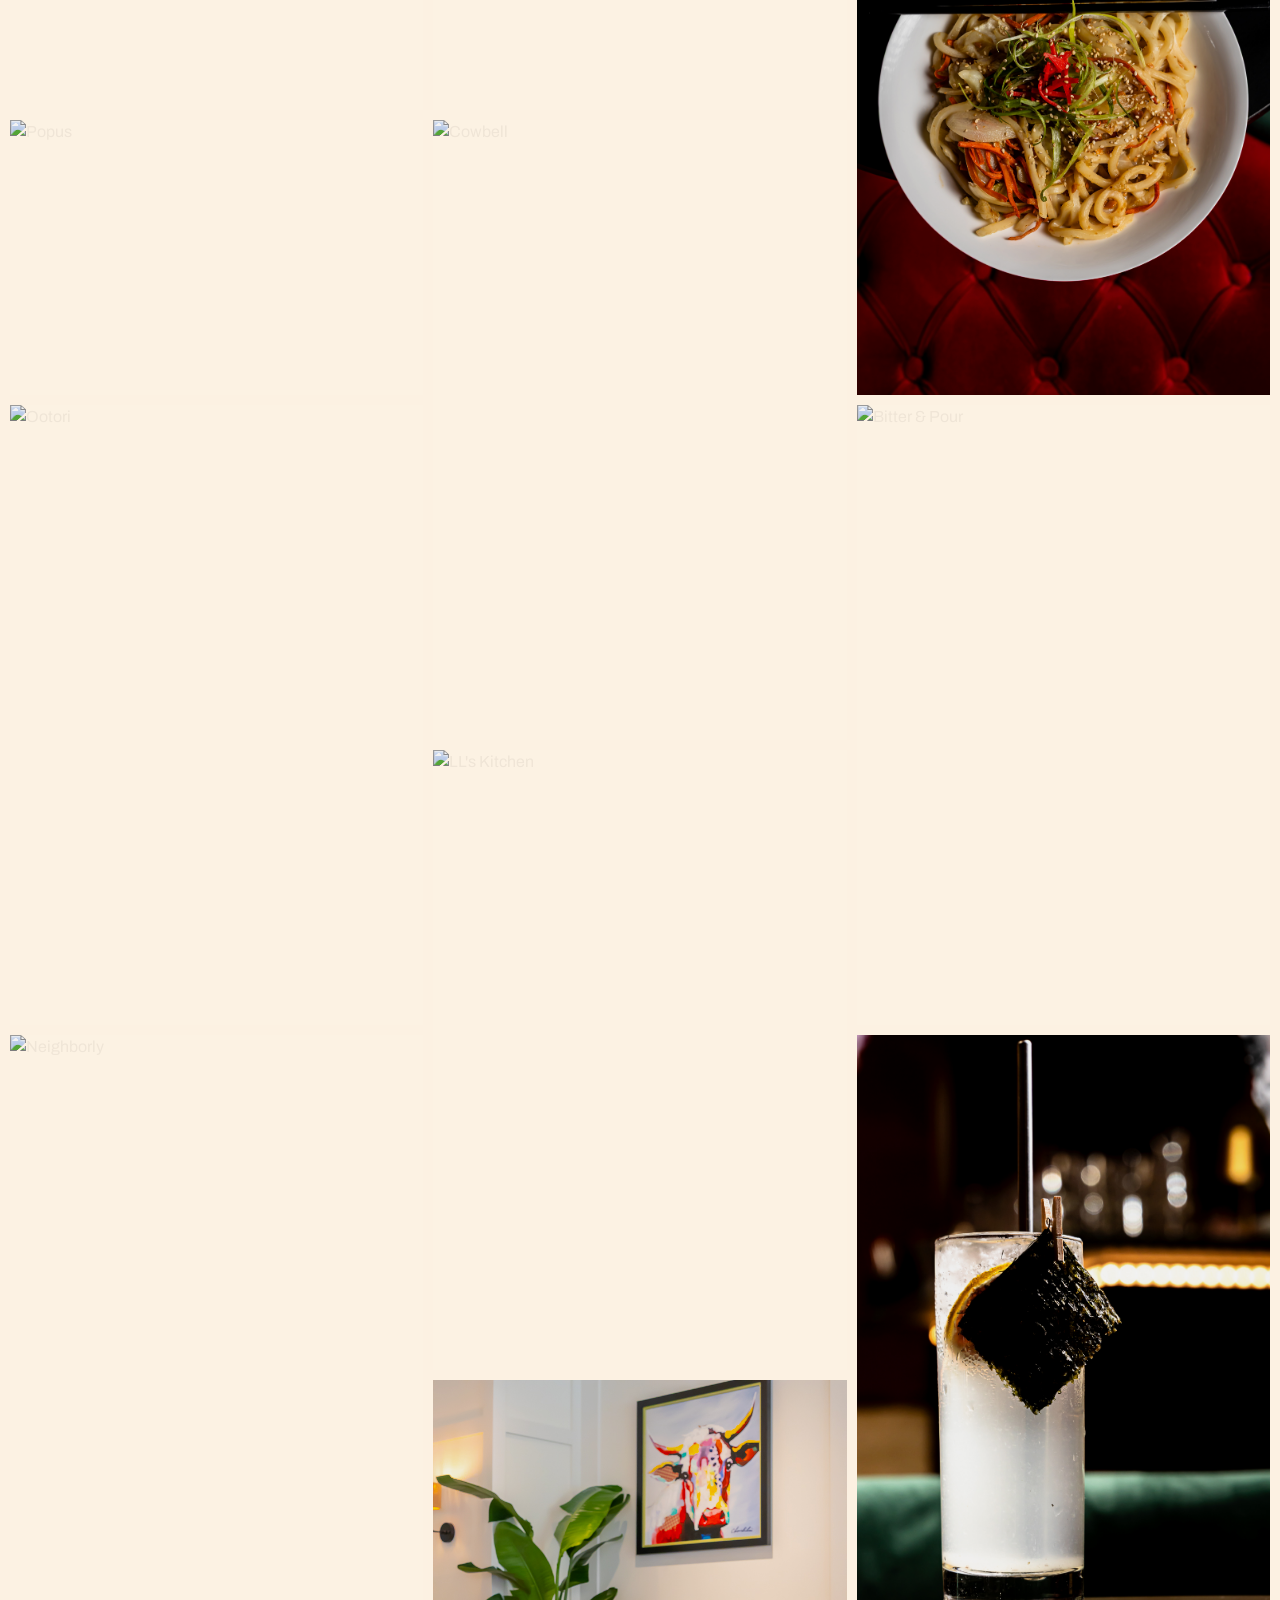
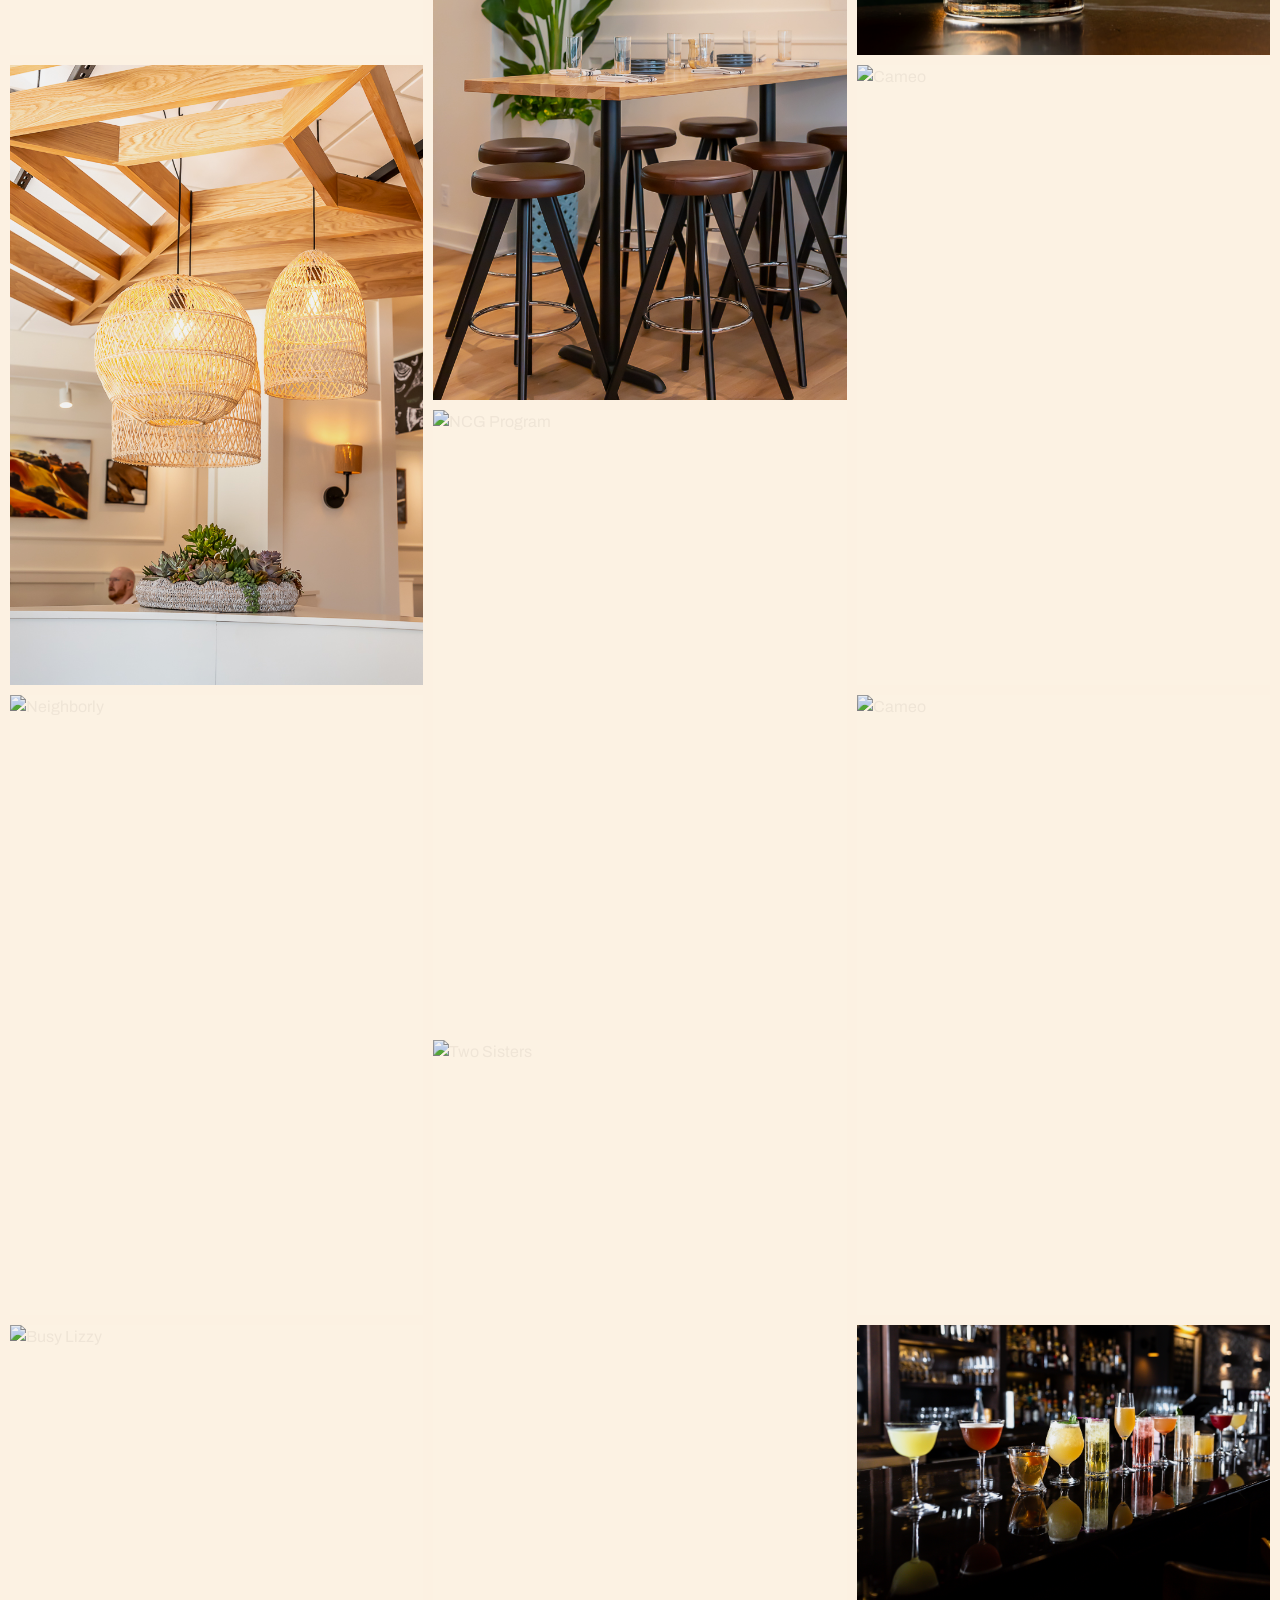
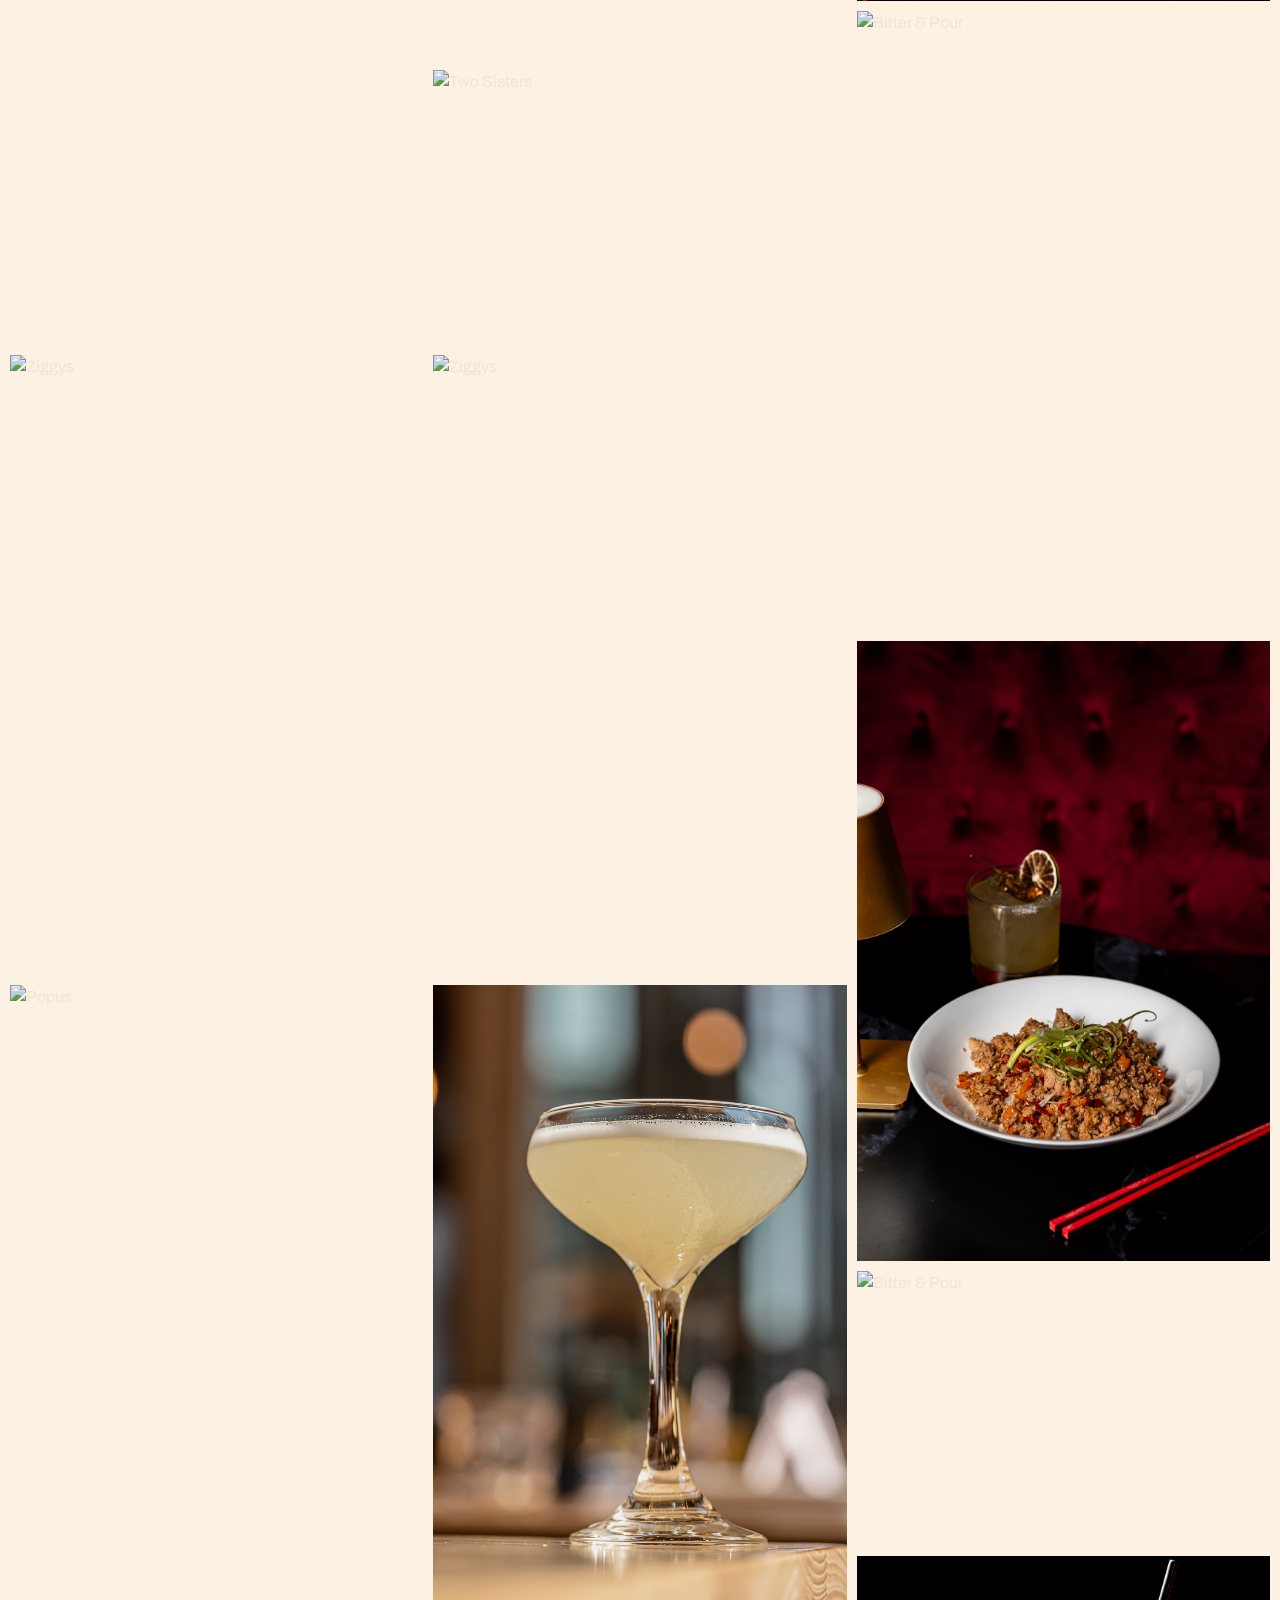
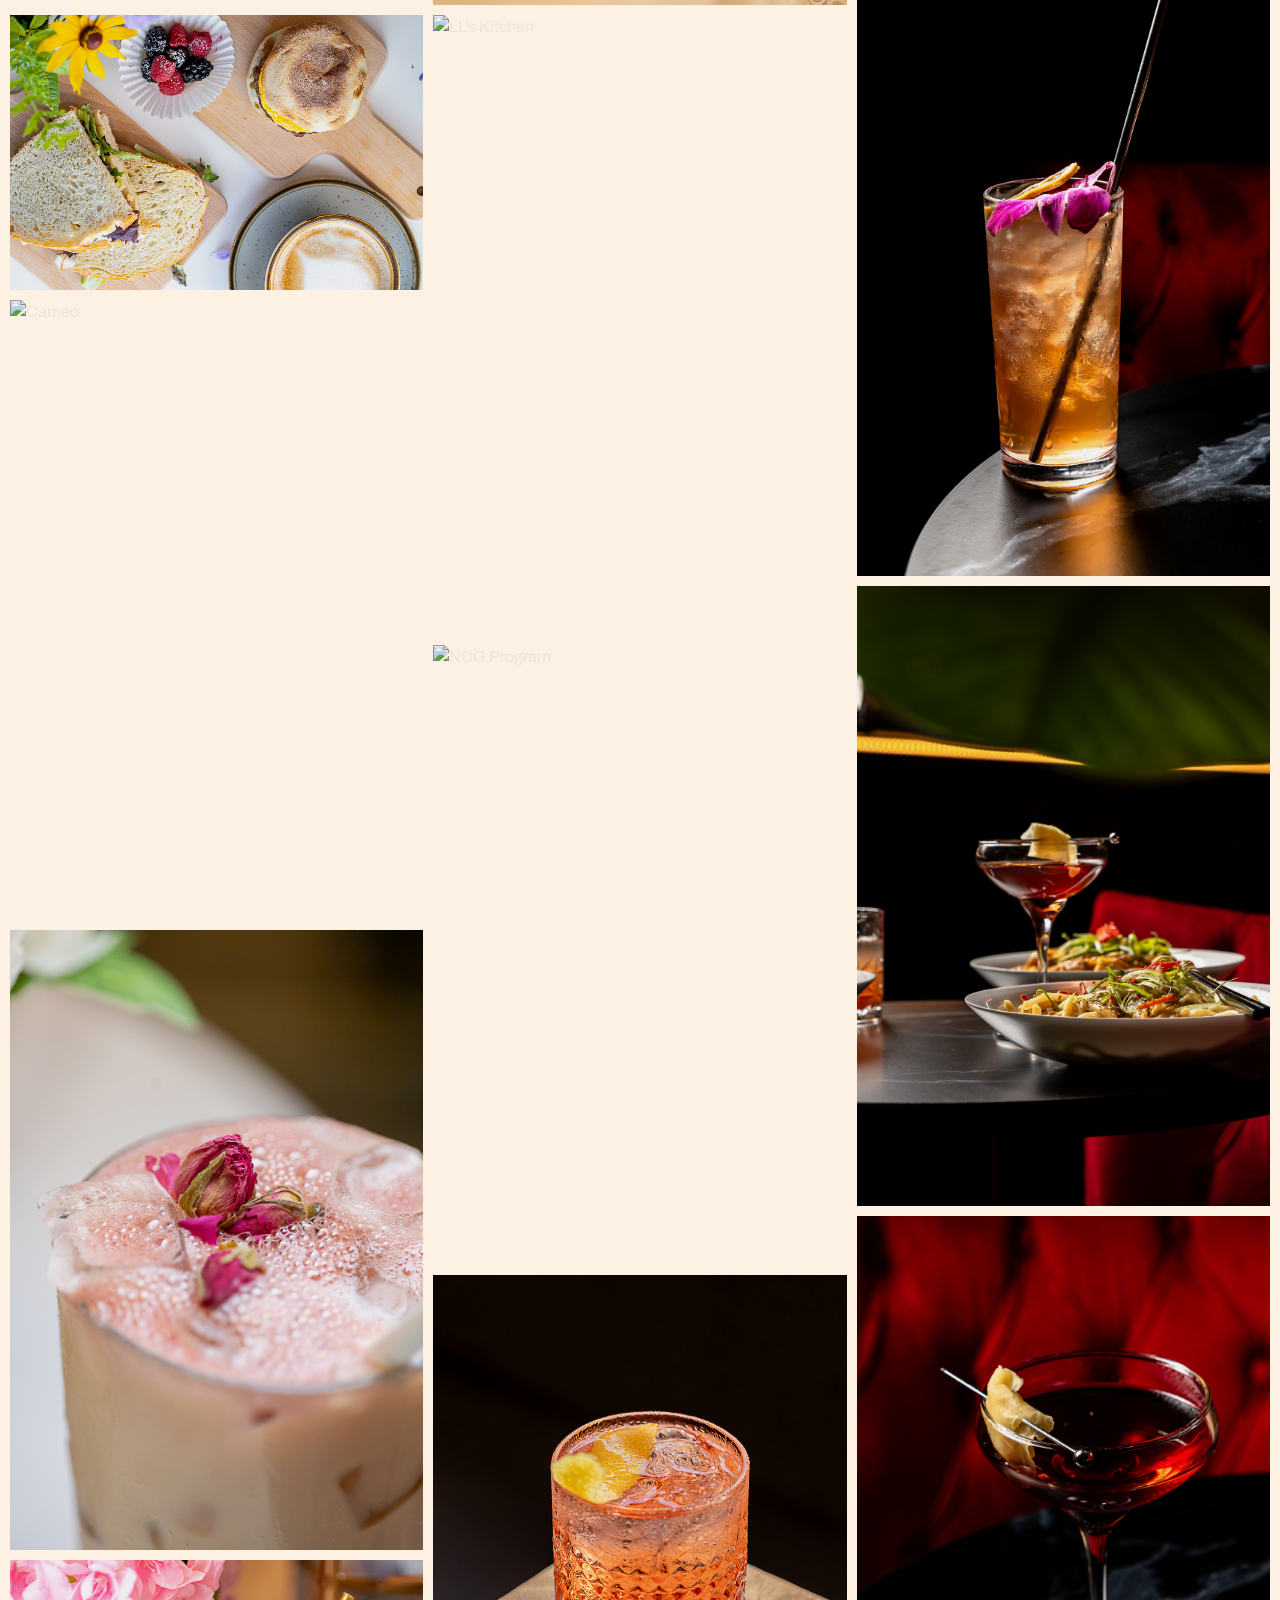
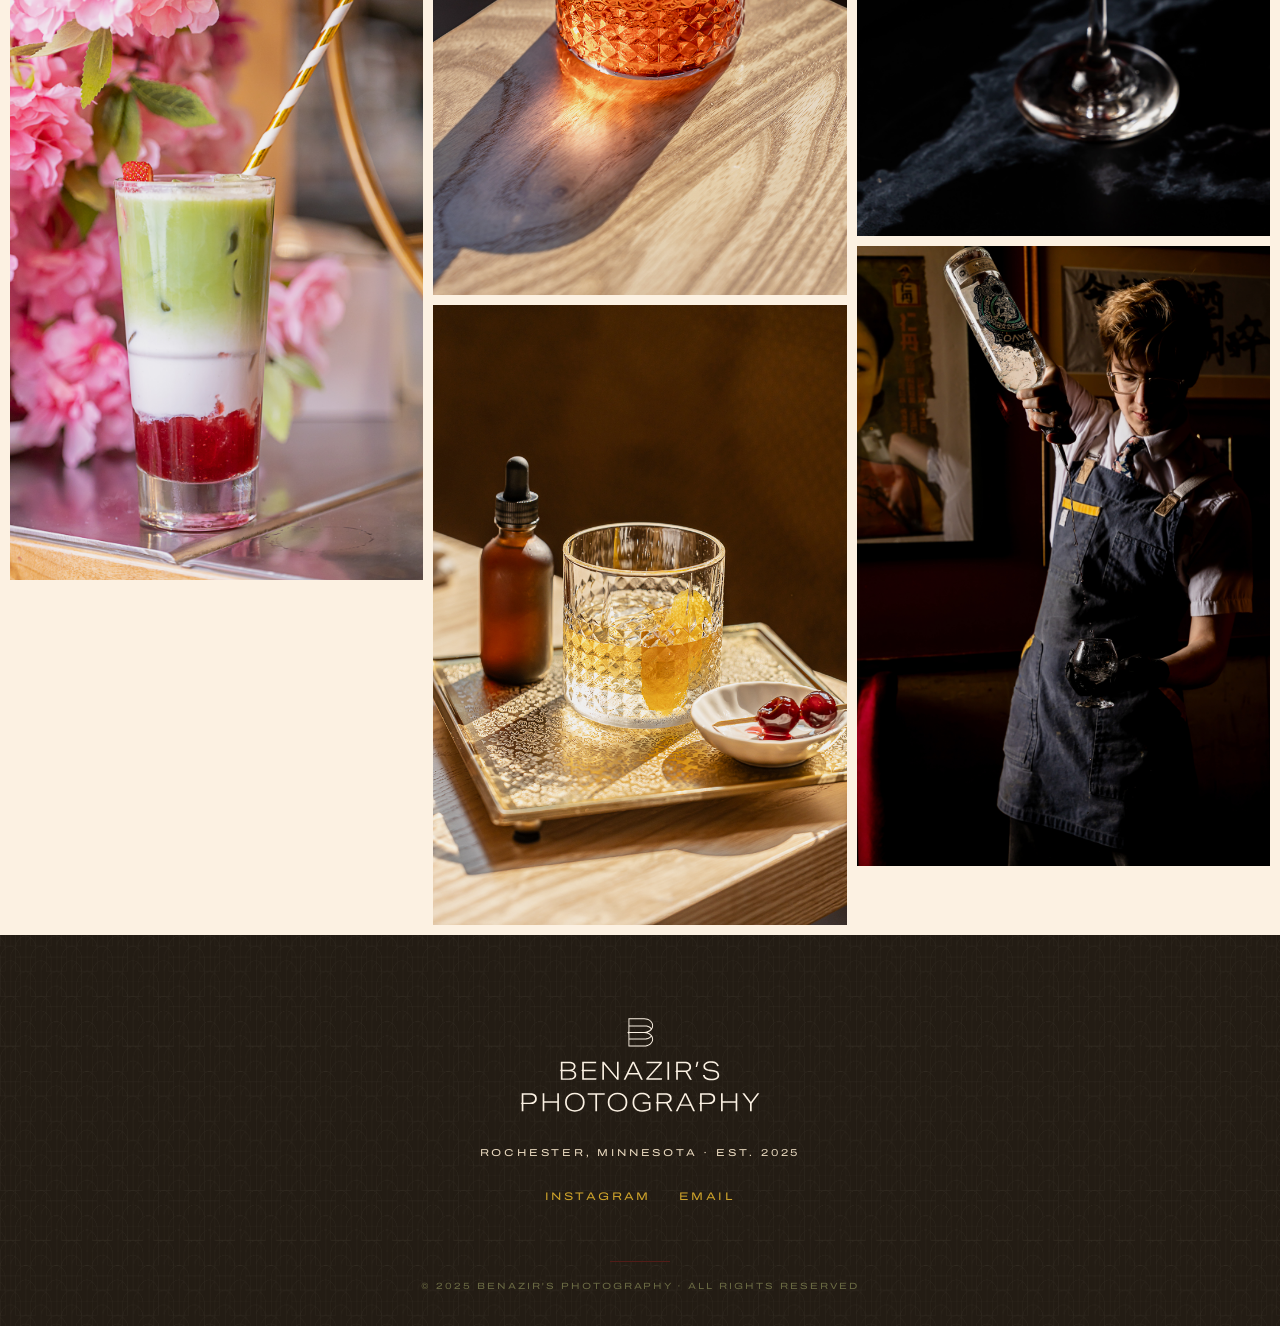
==== commit 7167c228: "Update portfolio.html" ====
--- a/portfolio.html
+++ b/portfolio.html
@@ -211,8 +211,8 @@
 
 <section class="mini-hero">
   <div class="mini-hero__pattern" aria-hidden="true"></div>
-  <img src="assets/logos/Primary_Tagline_Cream.svg" alt="Benazir's Photography"
-       style="height:200px;width:auto;display:block;margin:0 auto;">
+  <img src="assets/logos/Benazirs_Photography_PrimaryArtboard 7.svg" alt="Benazir's Photography"
+       style="height:100px;width:auto;display:block;margin:0 auto;">
   <h1>Portfolio</h1>
   <div class="mini-hero__cats">Food · Drink · Product · Brand &amp; Lifestyle · Architectural</div>
 </section>
@@ -611,13 +611,7 @@
 <footer class="footer">
   <div class="pattern-bg" style="opacity:0.08;"></div>
   <div class="footer__brand">
-    <svg class="b-mark" viewBox="0 0 22 28" fill="none" aria-hidden="true">
-      <g stroke="var(--cream)" stroke-width="1.4" fill="none" stroke-linecap="square">
-        <path d="M2 1 V27" /><path d="M2 1 H11 a8 7 0 0 1 0 14 H2" />
-        <path d="M2 13 H13 a9 7 0 0 1 0 14 H2" />
-      </g>
-    </svg>
-    <span class="name">Benazir's Photography</span>
+    <img src="assets/logos/Benazirs_Photography_PrimaryArtboard 7.svg" alt="Benazir's Photography" style="height:100px;width:auto;display:block;margin:0 auto;">
   </div>
   <div class="footer__loc">Rochester, Minnesota · Est. 2025</div>
   <div class="footer__social">
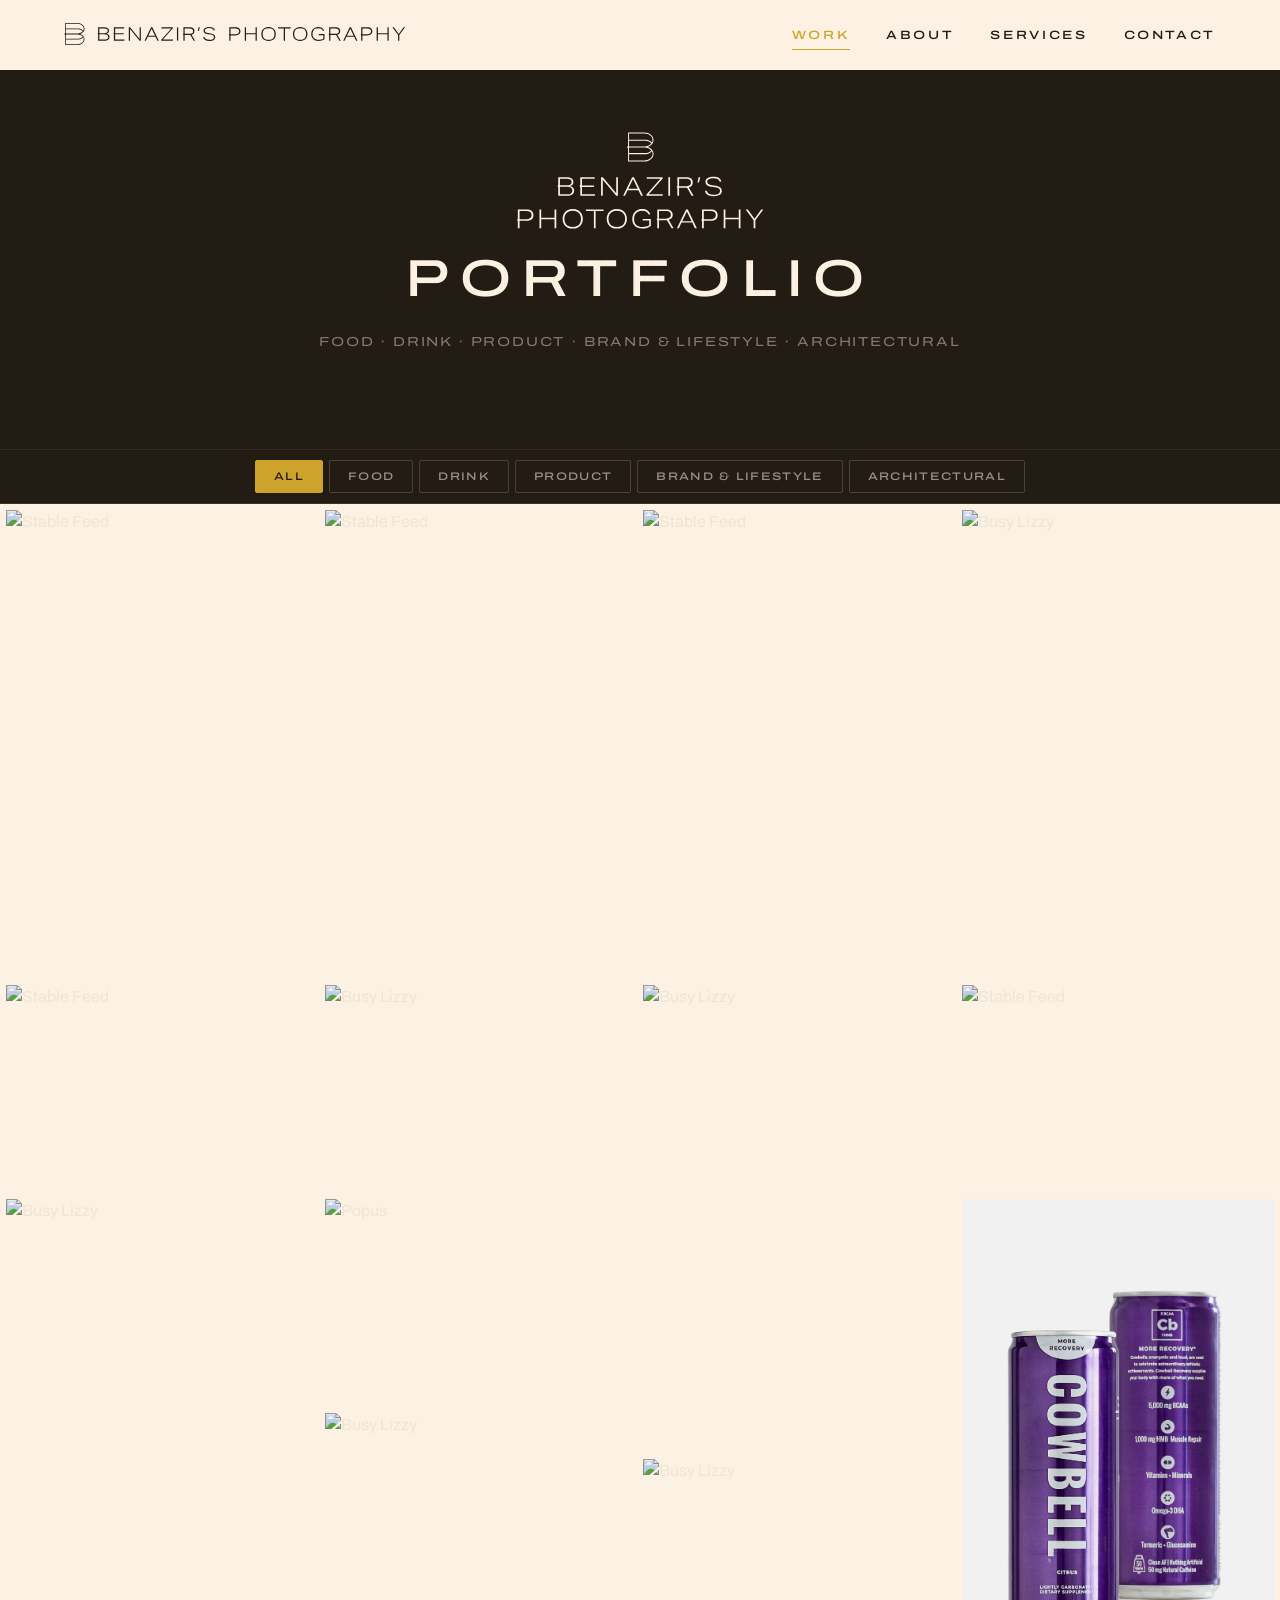
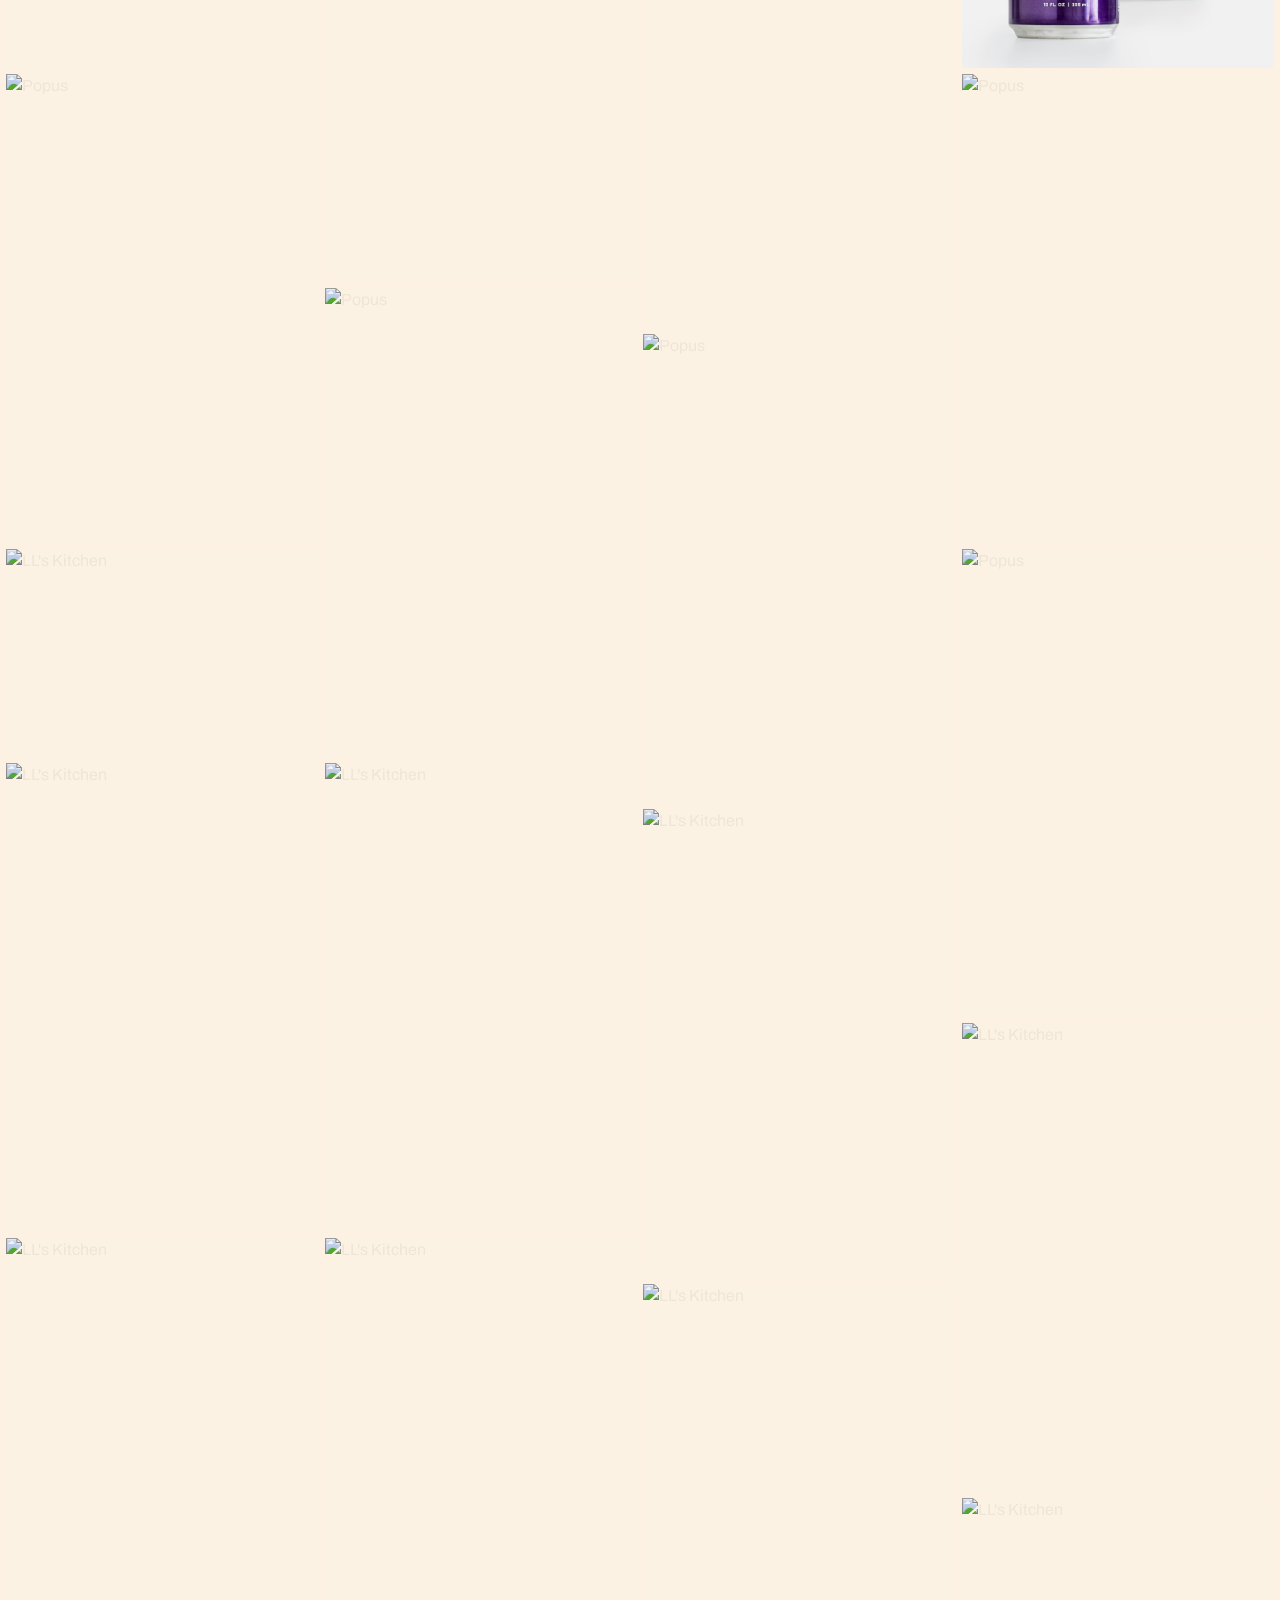
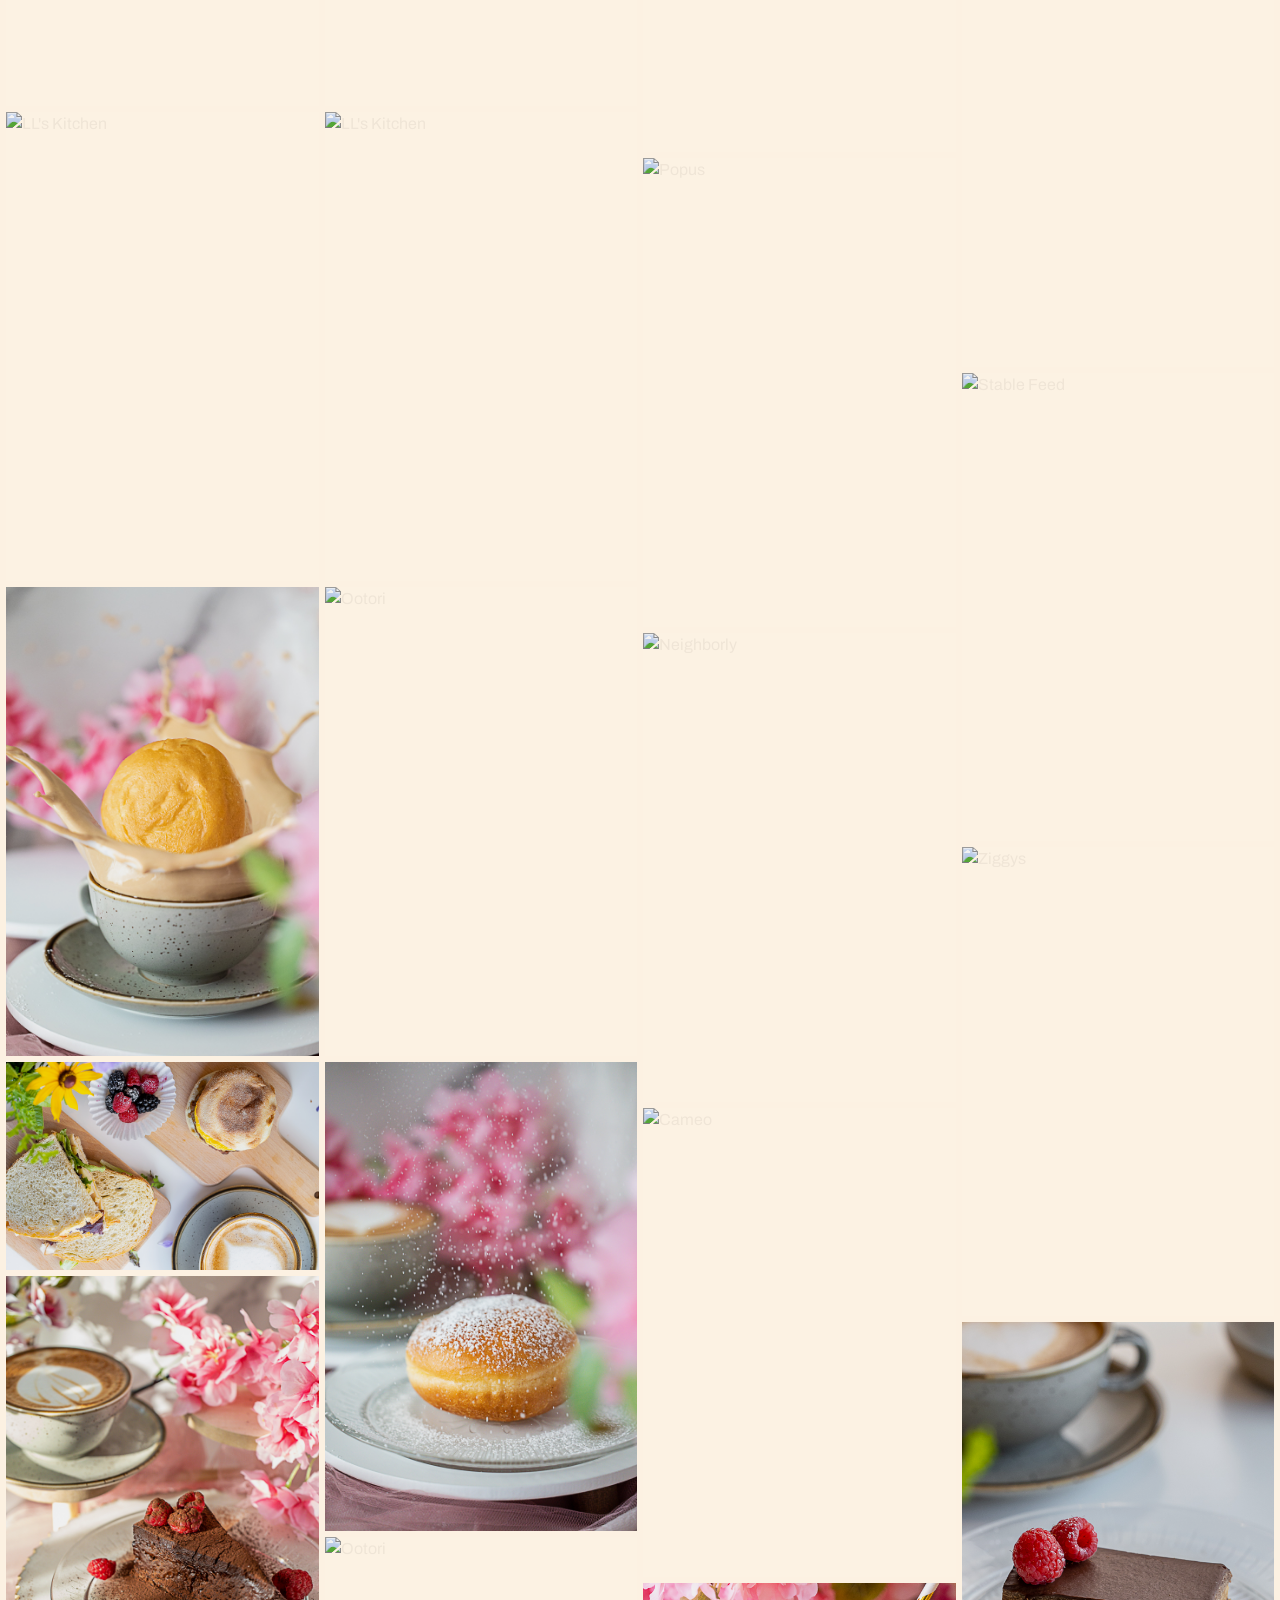
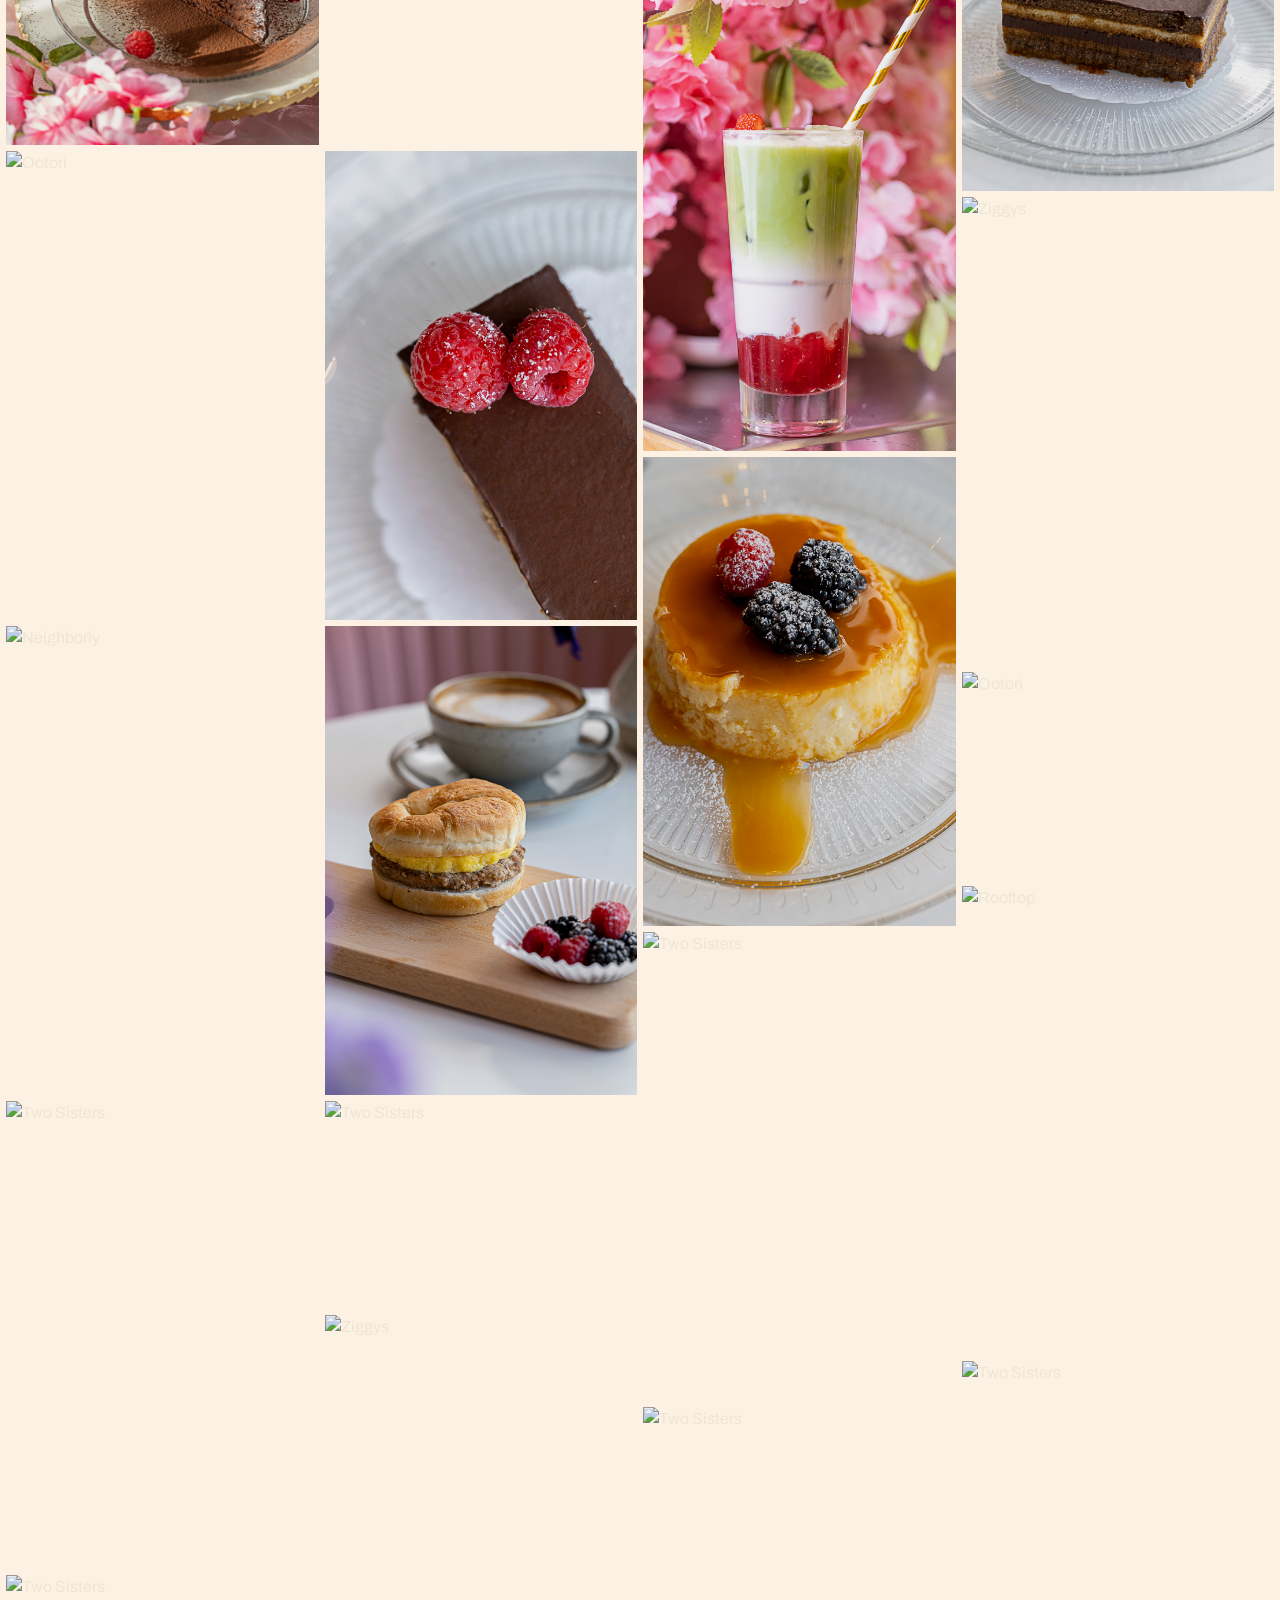
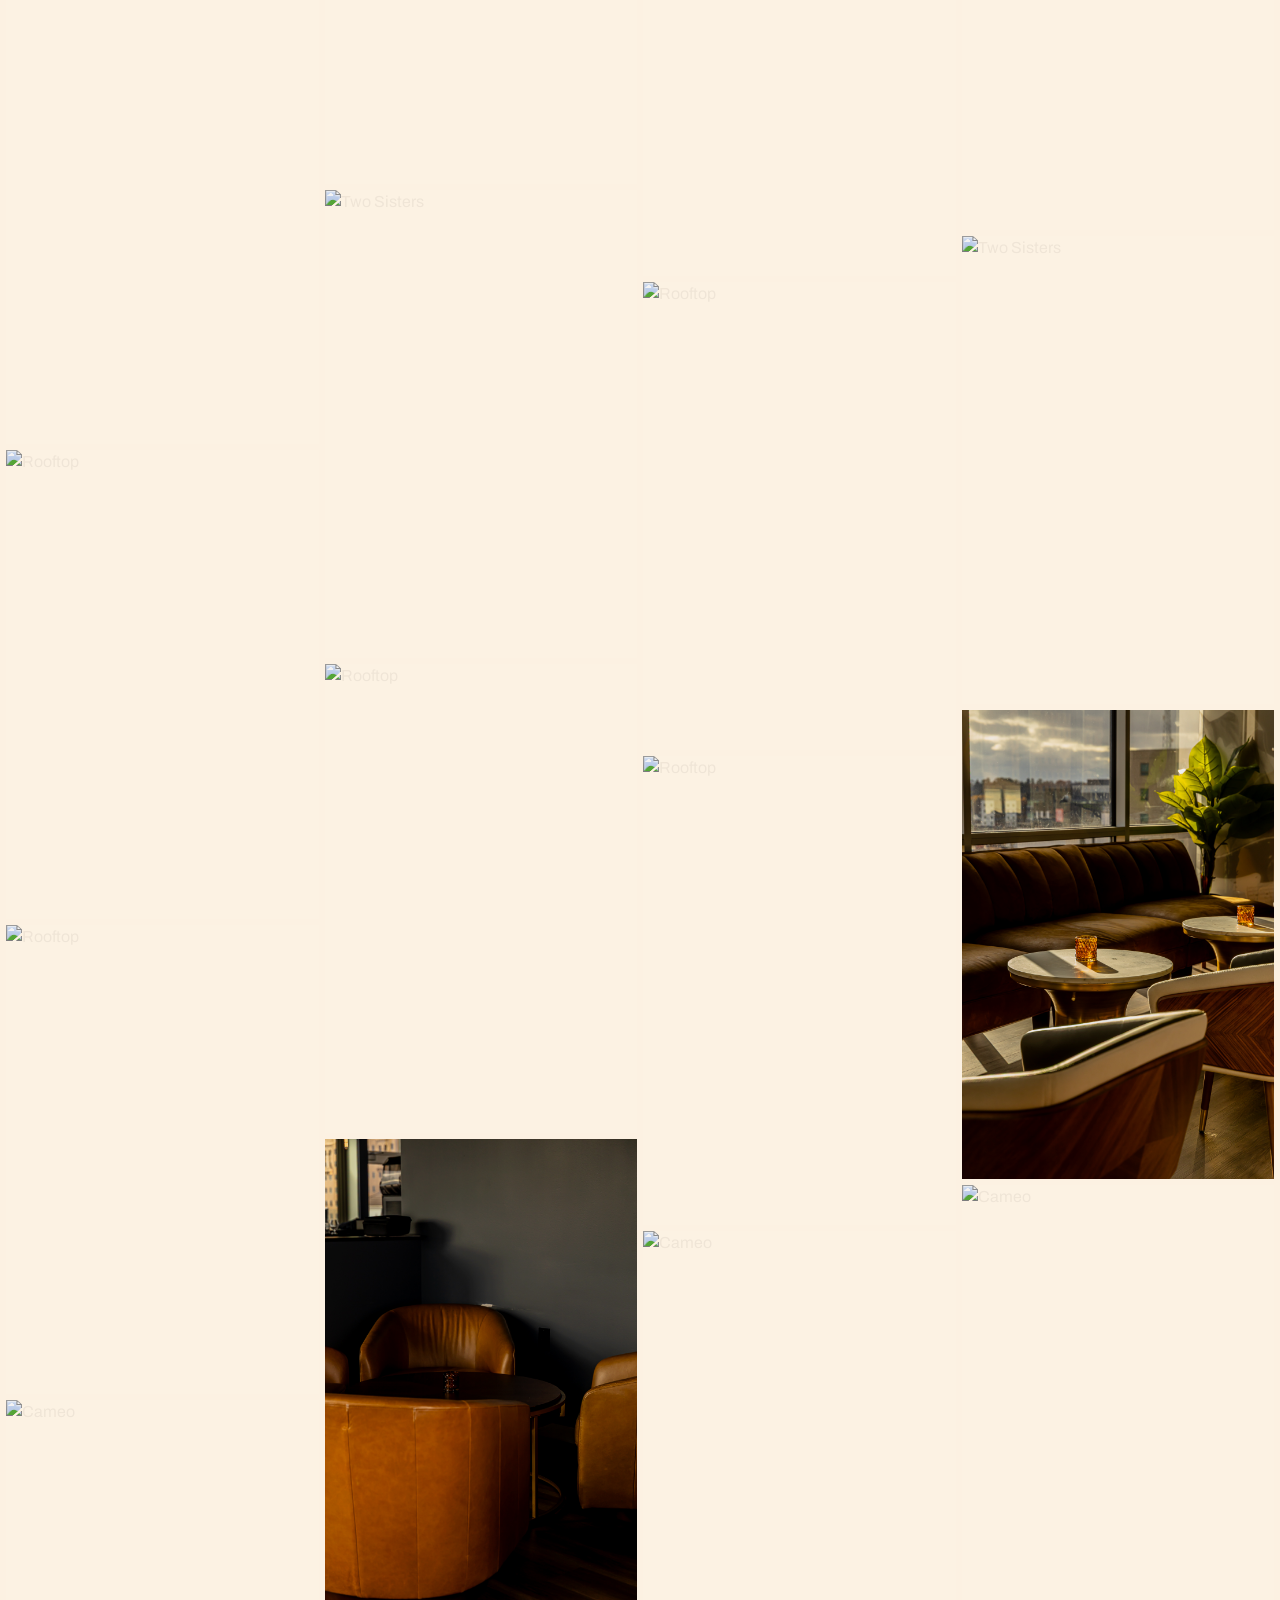
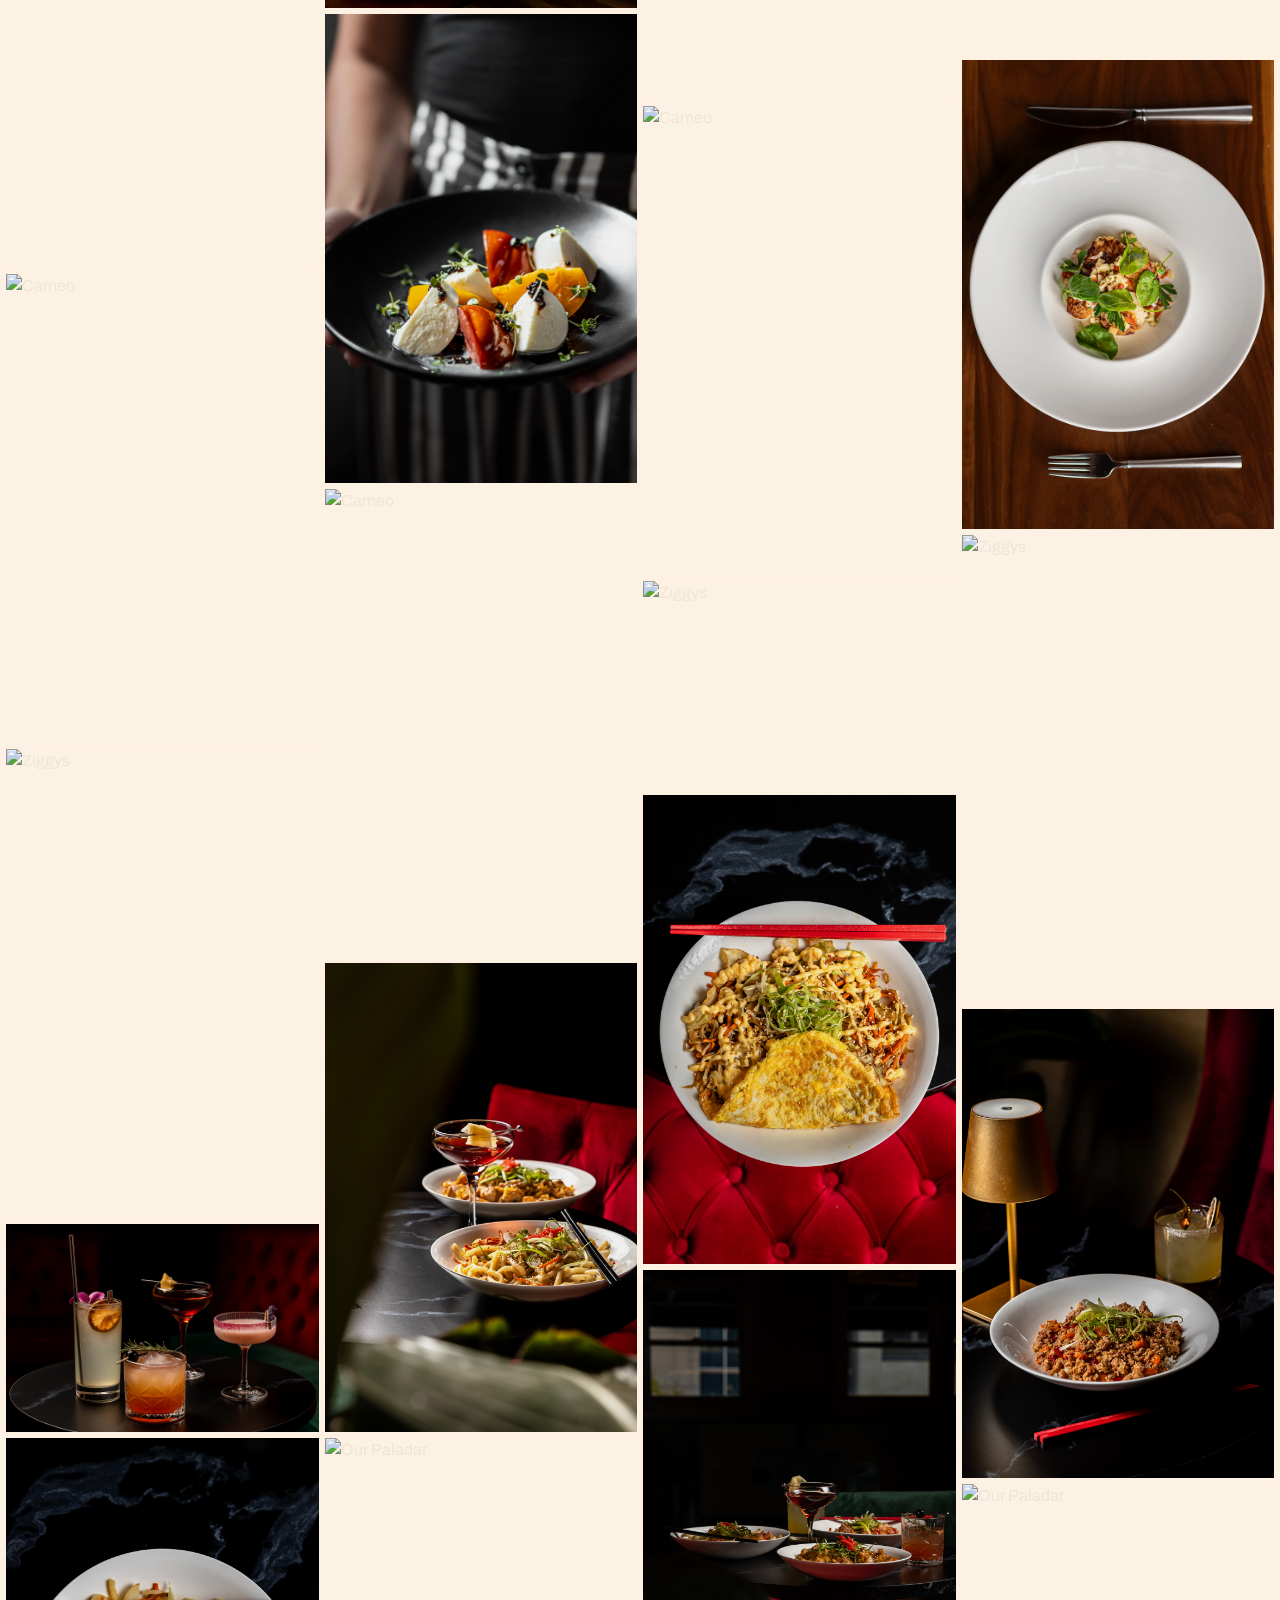
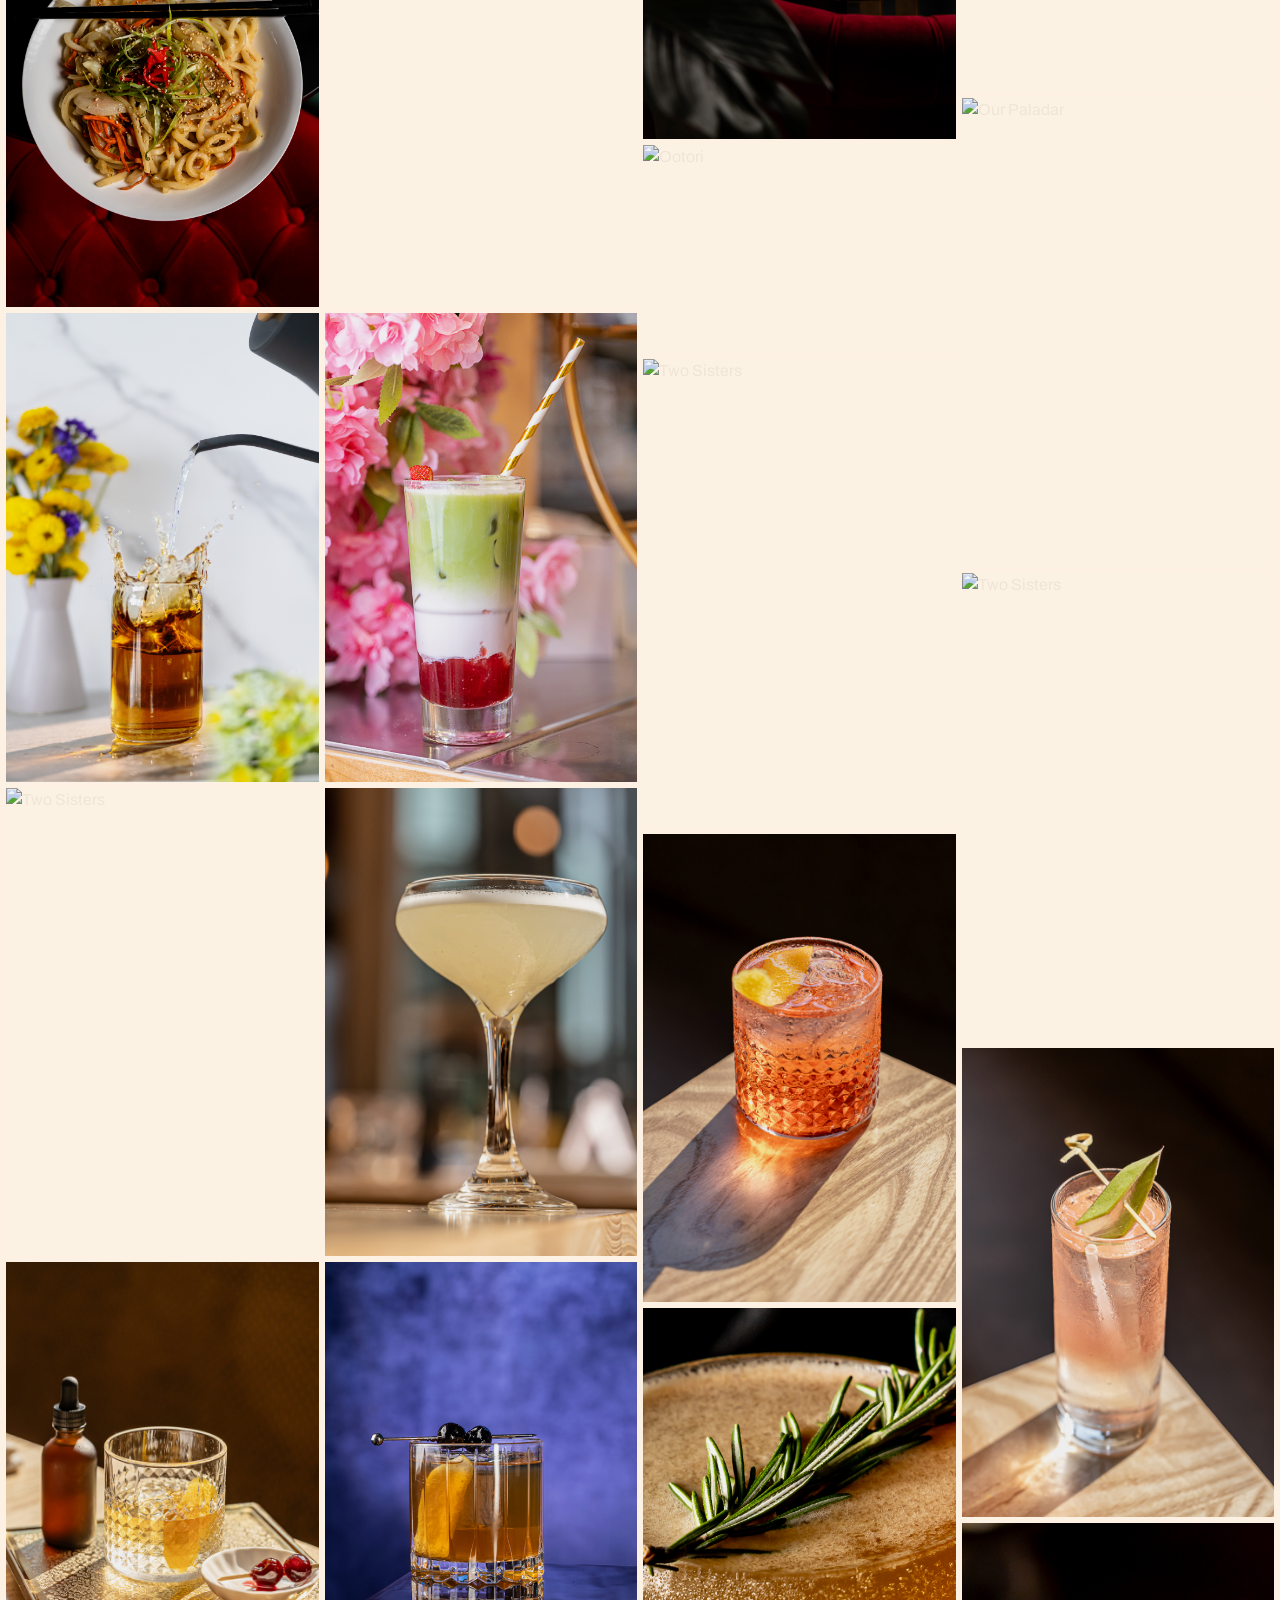
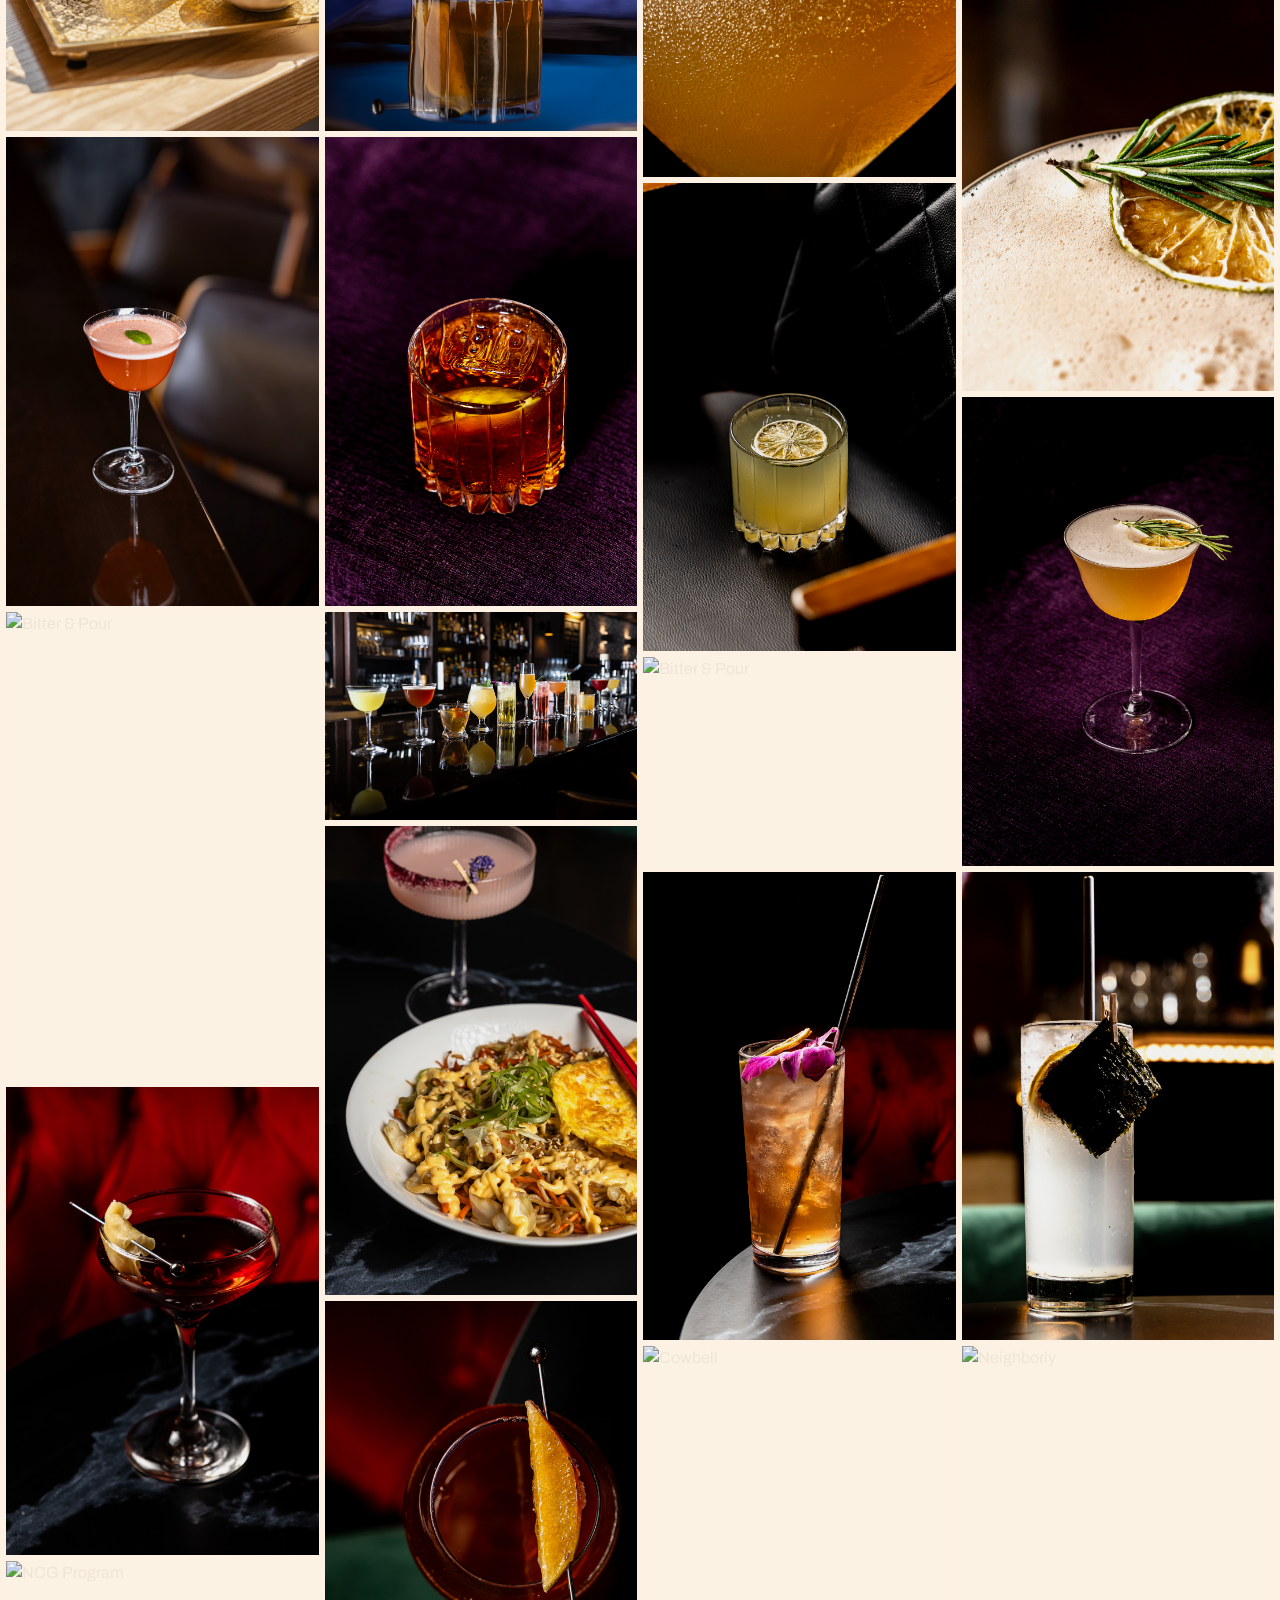
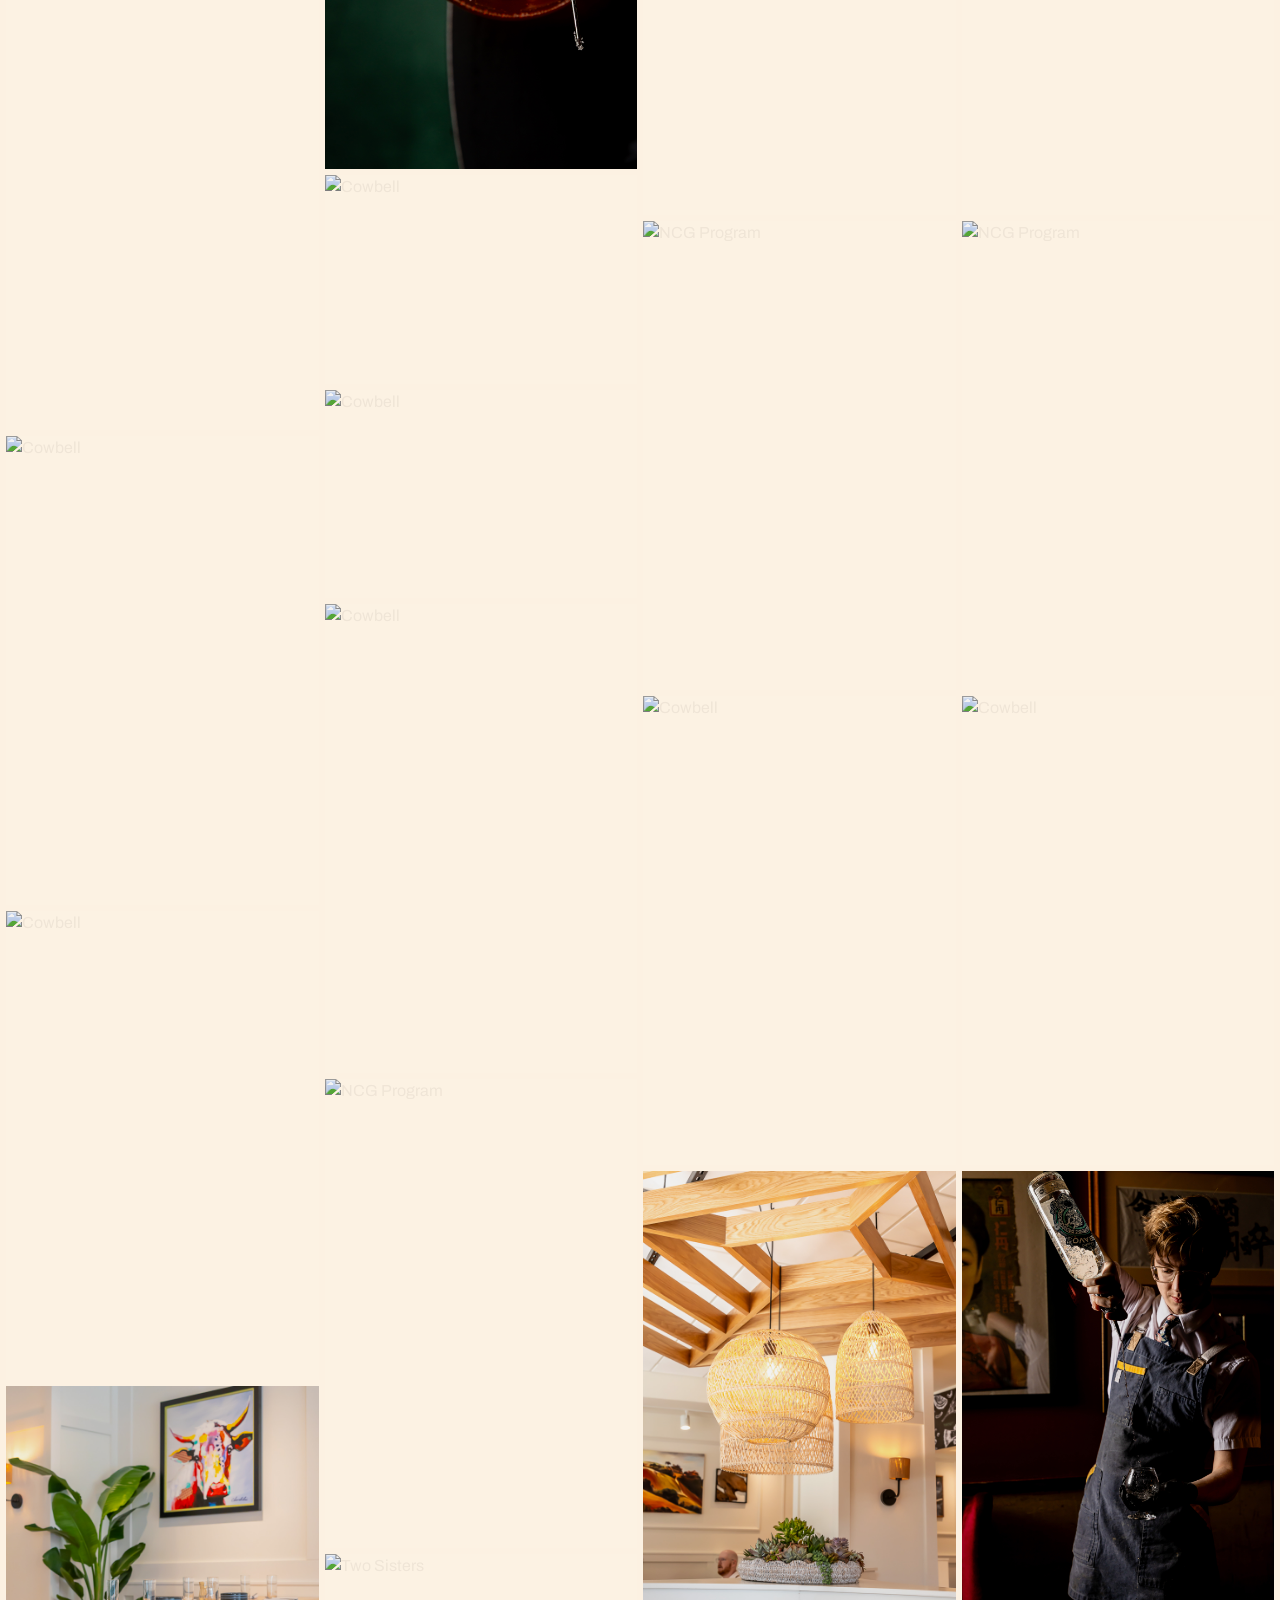
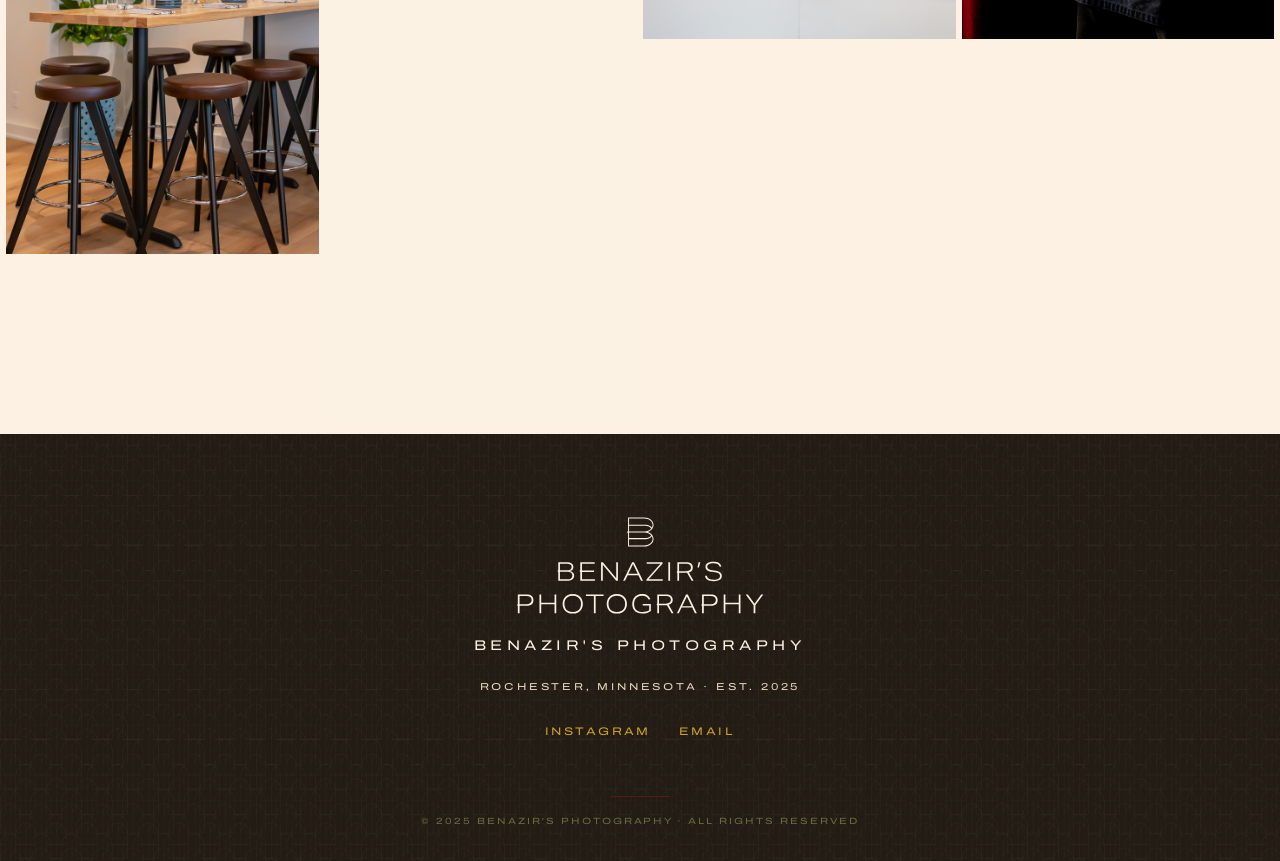
==== commit 1cddbfca: "updated portfolio page" ====
--- a/portfolio.html
+++ b/portfolio.html
@@ -33,8 +33,8 @@
     --maroon:  #521B17;
     --font-display: 'aktiv-grotesk-extended', 'Archivo', sans-serif;
     --font-body:    'aktiv-grotesk', 'Archivo', sans-serif;
-    --grid-gap: 10px;
-    --col-count: 3;
+    --grid-gap: 6px;
+    --col-count: 4;
   }
   *, *::before, *::after { box-sizing: border-box; margin: 0; padding: 0; }
   html { scroll-behavior: smooth; }
@@ -67,20 +67,24 @@
     border-color: var(--tumeric);
   }
 
+  /* JS-driven masonry: items absolutely positioned by JS for true row-first ordering */
   .portfolio-grid { padding: var(--grid-gap); }
-  .masonry { column-count: var(--col-count); column-gap: var(--grid-gap); }
+  .masonry {
+    position: relative;
+    width: 100%;
+  }
 
   .pf-item {
     display: block;
-    break-inside: avoid;
-    margin-bottom: var(--grid-gap);
-    position: relative;
+    position: absolute;
     overflow: hidden;
     cursor: zoom-in;
     background: rgba(255,255,255,.04);
+    transition: opacity .25s ease;
   }
   .pf-item img {
-    display: block; width: 100%; height: auto;
+    display: block; width: 100%; height: 100%;
+    object-fit: cover;
     transition: transform .45s cubic-bezier(.25,.46,.45,.94), filter .35s ease;
     filter: brightness(.95);
   }
@@ -89,10 +93,10 @@
   .pf-item__label {
     position: absolute;
     bottom: 0; left: 0; right: 0;
-    padding: 28px 14px 12px;
-    background: linear-gradient(transparent, rgba(35,28,20,.72));
+    padding: 22px 12px 10px;
+    background: linear-gradient(transparent, rgba(35,28,20,.82));
     font-family: var(--font-display);
-    font-size: 10px; letter-spacing: .14em; text-transform: uppercase;
+    font-size: 9px; letter-spacing: .16em; text-transform: uppercase;
     color: var(--cream);
     opacity: 0;
     transform: translateY(6px);
@@ -102,9 +106,12 @@
   .pf-item:hover .pf-item__label { opacity: 1; transform: translateY(0); }
   .pf-item.is-hidden { display: none; }
 
-  @media (max-width: 900px)  { :root { --col-count: 2; } }
-  @media (max-width: 500px)  { :root { --col-count: 1; } }
-
+  /* Responsive column counts */
+  @media (max-width: 1100px) { :root { --col-count: 3; } }
+  @media (max-width: 700px)  { :root { --col-count: 2; } }
+  @media (max-width: 420px)  { :root { --col-count: 1; } }
+
+  /* Lightbox */
   .lb-overlay {
     display: none;
     position: fixed; inset: 0; z-index: 1000;
@@ -212,7 +219,7 @@
 <section class="mini-hero">
   <div class="mini-hero__pattern" aria-hidden="true"></div>
   <img src="assets/logos/Benazirs_Photography_PrimaryArtboard 7.svg" alt="Benazir's Photography"
-       style="height:100px;width:auto;display:block;margin:0 auto;">
+       style="height:103px;width:auto;display:block;margin:0 auto;">
   <h1>Portfolio</h1>
   <div class="mini-hero__cats">Food · Drink · Product · Brand &amp; Lifestyle · Architectural</div>
 </section>
@@ -228,375 +235,11 @@
 
 <section class="portfolio-grid" id="portfolio">
   <div class="masonry" id="masonryGrid">
-
-    <!-- Sorted lightest → darkest, brand-only alt text -->
-    <a href="#" class="pf-item" data-category="product"
-       data-src="portfolio/product/stable-feed-stable-feed-107-edit.jpg"
-       data-alt="Stable Feed">
-      <img src="portfolio/product/stable-feed-stable-feed-107-edit.jpg" style="aspect-ratio:2/3"
-           alt="Stable Feed" loading="lazy">
-      <div class="pf-item__label">Product</div>
-    </a>
-    <a href="#" class="pf-item" data-category="product"
-       data-src="portfolio/product/stable-feed-stable-feed-087-edit.jpg"
-       data-alt="Stable Feed">
-      <img src="portfolio/product/stable-feed-stable-feed-087-edit.jpg" style="aspect-ratio:3721/5581"
-           alt="Stable Feed" loading="lazy">
-      <div class="pf-item__label">Product</div>
-    </a>
-    <a href="#" class="pf-item" data-category="product"
-       data-src="portfolio/product/stable-feed-stable-feed-120-edit.jpg"
-       data-alt="Stable Feed">
-      <img src="portfolio/product/stable-feed-stable-feed-120-edit.jpg" style="aspect-ratio:3823/2549"
-           alt="Stable Feed" loading="lazy">
-      <div class="pf-item__label">Product</div>
-    </a>
-    <a href="#" class="pf-item" data-category="product"
-       data-src="portfolio/product/cowbell-purple-can-front-and-side-studio.jpg"
-       data-alt="Cowbell">
-      <img src="portfolio/product/cowbell-purple-can-front-and-side-studio.jpg" style="aspect-ratio:2/3"
-           alt="Cowbell" loading="lazy">
-      <div class="pf-item__label">Product</div>
-    </a>
-    <a href="#" class="pf-item" data-category="product"
-       data-src="portfolio/product/busy-lizzy-25-bundt-cake-slice-action.jpg"
-       data-alt="Busy Lizzy">
-      <img src="portfolio/product/busy-lizzy-25-bundt-cake-slice-action.jpg" style="aspect-ratio:2/3"
-           alt="Busy Lizzy" loading="lazy">
-      <div class="pf-item__label">Product</div>
-    </a>
-    <a href="#" class="pf-item" data-category="product"
-       data-src="portfolio/product/popus-2853-caramel-popcorn-spilling-overhead.jpg"
-       data-alt="Popus">
-      <img src="portfolio/product/popus-2853-caramel-popcorn-spilling-overhead.jpg" style="aspect-ratio:3/2"
-           alt="Popus" loading="lazy">
-      <div class="pf-item__label">Product</div>
-    </a>
-    <a href="#" class="pf-item" data-category="food"
-       data-src="portfolio/food/ootori-sushi-ootori-full-res-29.jpg"
-       data-alt="Ootori">
-      <img src="portfolio/food/ootori-sushi-ootori-full-res-29.jpg" style="aspect-ratio:2/3"
-           alt="Ootori" loading="lazy">
-      <div class="pf-item__label">Food</div>
-    </a>
-    <a href="#" class="pf-item" data-category="brand"
-       data-src="portfolio/brand-lifestyle/neighborly-ncgp-25-voucher-with-bbq-branding-wall.jpg"
-       data-alt="Neighborly">
-      <img src="portfolio/brand-lifestyle/neighborly-ncgp-25-voucher-with-bbq-branding-wall.jpg" style="aspect-ratio:2/3"
-           alt="Neighborly" loading="lazy">
-      <div class="pf-item__label">Brand</div>
-    </a>
-    <a href="#" class="pf-item" data-category="architectural"
-       data-src="portfolio/architectural/mill-valley-kitchen-104a9491-wicker-pendants.jpg"
-       data-alt="Mill Valley Kitchen">
-      <img src="portfolio/architectural/mill-valley-kitchen-104a9491-wicker-pendants.jpg" style="aspect-ratio:2/3"
-           alt="Mill Valley Kitchen" loading="lazy">
-      <div class="pf-item__label">Architectural</div>
-    </a>
-    <a href="#" class="pf-item" data-category="food"
-       data-src="portfolio/food/neighborly-ncgp-100-mexican-takeout-spread-overhead.jpg"
-       data-alt="Neighborly">
-      <img src="portfolio/food/neighborly-ncgp-100-mexican-takeout-spread-overhead.jpg" style="aspect-ratio:2/3"
-           alt="Neighborly" loading="lazy">
-      <div class="pf-item__label">Food</div>
-    </a>
-    <a href="#" class="pf-item" data-category="product"
-       data-src="portfolio/product/busy-lizzy-15-cookie-box-variety-with-sprinkles.jpg"
-       data-alt="Busy Lizzy">
-      <img src="portfolio/product/busy-lizzy-15-cookie-box-variety-with-sprinkles.jpg" style="aspect-ratio:2/3"
-           alt="Busy Lizzy" loading="lazy">
-      <div class="pf-item__label">Product</div>
-    </a>
-    <a href="#" class="pf-item" data-category="food"
-       data-src="portfolio/food/ziggys-ziggys-101.jpg"
-       data-alt="Ziggys">
-      <img src="portfolio/food/ziggys-ziggys-101.jpg" style="aspect-ratio:2/3"
-           alt="Ziggys" loading="lazy">
-      <div class="pf-item__label">Food</div>
-    </a>
-    <a href="#" class="pf-item" data-category="product"
-       data-src="portfolio/product/popus-2820-cheese-popcorn-bowl-with-scatter.jpg"
-       data-alt="Popus">
-      <img src="portfolio/product/popus-2820-cheese-popcorn-bowl-with-scatter.jpg" style="aspect-ratio:2/3"
-           alt="Popus" loading="lazy">
-      <div class="pf-item__label">Product</div>
-    </a>
-    <a href="#" class="pf-item" data-category="food"
-       data-src="portfolio/food/mezza9-104a4102.jpg"
-       data-alt="Mezza 9">
-      <img src="portfolio/food/mezza9-104a4102.jpg" style="aspect-ratio:3/2"
-           alt="Mezza 9" loading="lazy">
-      <div class="pf-item__label">Food</div>
-    </a>
-    <a href="#" class="pf-item" data-category="food"
-       data-src="portfolio/food/cameo-cameo062020-high-res-13.jpg"
-       data-alt="Cameo">
-      <img src="portfolio/food/cameo-cameo062020-high-res-13.jpg" style="aspect-ratio:3973/5959"
-           alt="Cameo" loading="lazy">
-      <div class="pf-item__label">Food</div>
-    </a>
-    <a href="#" class="pf-item" data-category="drink"
-       data-src="portfolio/food/mezza9-0985-rose-milk-macro-with-rose-buds.jpg"
-       data-alt="Mezza 9">
-      <img src="portfolio/food/mezza9-0985-rose-milk-macro-with-rose-buds.jpg" style="aspect-ratio:2/3"
-           alt="Mezza 9" loading="lazy">
-      <div class="pf-item__label">Drink</div>
-    </a>
-    <a href="#" class="pf-item" data-category="drink"
-       data-src="portfolio/food/mezza9-0973-strawberry-matcha-layered-with-blossoms.jpg"
-       data-alt="Mezza 9">
-      <img src="portfolio/food/mezza9-0973-strawberry-matcha-layered-with-blossoms.jpg" style="aspect-ratio:2/3"
-           alt="Mezza 9" loading="lazy">
-      <div class="pf-item__label">Drink</div>
-    </a>
-    <a href="#" class="pf-item" data-category="food"
-       data-src="portfolio/food/ootori-sushi-ootori-full-res-13.jpg"
-       data-alt="Ootori">
-      <img src="portfolio/food/ootori-sushi-ootori-full-res-13.jpg" style="aspect-ratio:4404/6607"
-           alt="Ootori" loading="lazy">
-      <div class="pf-item__label">Food</div>
-    </a>
-    <a href="#" class="pf-item" data-category="food"
-       data-src="portfolio/food/ziggys-ziggys-127.jpg"
-       data-alt="Ziggys">
-      <img src="portfolio/food/ziggys-ziggys-127.jpg" style="aspect-ratio:3987/5981"
-           alt="Ziggys" loading="lazy">
-      <div class="pf-item__label">Food</div>
-    </a>
-    <a href="#" class="pf-item" data-category="food"
-       data-src="portfolio/food/mezza9-104a4058.jpg"
-       data-alt="Mezza 9">
-      <img src="portfolio/food/mezza9-104a4058.jpg" style="aspect-ratio:2/3"
-           alt="Mezza 9" loading="lazy">
-      <div class="pf-item__label">Food</div>
-    </a>
-    <a href="#" class="pf-item" data-category="product"
-       data-src="portfolio/product/lls-kitchen-104a2639-pumpkin-spice-mini-pumpkins.jpg"
-       data-alt="LL's Kitchen">
-      <img src="portfolio/product/lls-kitchen-104a2639-pumpkin-spice-mini-pumpkins.jpg" style="aspect-ratio:5209/3473"
-           alt="LL's Kitchen" loading="lazy">
-      <div class="pf-item__label">Product</div>
-    </a>
-    <a href="#" class="pf-item" data-category="product"
-       data-src="portfolio/product/lls-kitchen-104a2632-pecan-pie-hand-pecans.jpg"
-       data-alt="LL's Kitchen">
-      <img src="portfolio/product/lls-kitchen-104a2632-pecan-pie-hand-pecans.jpg" style="aspect-ratio:3583/5374"
-           alt="LL's Kitchen" loading="lazy">
-      <div class="pf-item__label">Product</div>
-    </a>
-    <a href="#" class="pf-item" data-category="brand"
-       data-src="portfolio/brand-lifestyle/cowbell-cowbell-high-res-73.jpg"
-       data-alt="Cowbell">
-      <img src="portfolio/brand-lifestyle/cowbell-cowbell-high-res-73.jpg" style="aspect-ratio:2/3"
-           alt="Cowbell" loading="lazy">
-      <div class="pf-item__label">Brand</div>
-    </a>
-    <a href="#" class="pf-item" data-category="product"
-       data-src="portfolio/product/lls-kitchen-104a3915-blood-orange-apricot-bar-in-hands.jpg"
-       data-alt="LL's Kitchen">
-      <img src="portfolio/product/lls-kitchen-104a3915-blood-orange-apricot-bar-in-hands.jpg" style="aspect-ratio:2/3"
-           alt="LL's Kitchen" loading="lazy">
-      <div class="pf-item__label">Product</div>
-    </a>
-    <a href="#" class="pf-item" data-category="architectural"
-       data-src="portfolio/architectural/mill-valley-kitchen-104a9486-bar-stools-cow-art.jpg"
-       data-alt="Mill Valley Kitchen">
-      <img src="portfolio/architectural/mill-valley-kitchen-104a9486-bar-stools-cow-art.jpg" style="aspect-ratio:2/3"
-           alt="Mill Valley Kitchen" loading="lazy">
-      <div class="pf-item__label">Architectural</div>
-    </a>
-    <a href="#" class="pf-item" data-category="brand"
-       data-src="portfolio/brand-lifestyle/ncgprogram-52.jpg"
-       data-alt="NCG Program">
-      <img src="portfolio/brand-lifestyle/ncgprogram-52.jpg" style="aspect-ratio:2/3"
-           alt="NCG Program" loading="lazy">
-      <div class="pf-item__label">Brand</div>
-    </a>
-    <a href="#" class="pf-item" data-category="drink"
-       data-src="portfolio/food/two-sisters-tskb-500-iced-coffee-cream-pour.jpg"
-       data-alt="Two Sisters">
-      <img src="portfolio/food/two-sisters-tskb-500-iced-coffee-cream-pour.jpg" style="aspect-ratio:2/3"
-           alt="Two Sisters" loading="lazy">
-      <div class="pf-item__label">Drink</div>
-    </a>
-    <a href="#" class="pf-item" data-category="food"
-       data-src="portfolio/food/two-sisters-tskb-400-french-toast-action-with-apples.jpg"
-       data-alt="Two Sisters">
-      <img src="portfolio/food/two-sisters-tskb-400-french-toast-action-with-apples.jpg" style="aspect-ratio:6460/4307"
-           alt="Two Sisters" loading="lazy">
-      <div class="pf-item__label">Food</div>
-    </a>
-    <a href="#" class="pf-item" data-category="food"
-       data-src="portfolio/food/ziggys-ziggys-025.jpg"
-       data-alt="Ziggys">
-      <img src="portfolio/food/ziggys-ziggys-025.jpg" style="aspect-ratio:4295/6442"
-           alt="Ziggys" loading="lazy">
-      <div class="pf-item__label">Food</div>
-    </a>
-    <a href="#" class="pf-item" data-category="drink"
-       data-src="portfolio/food/mill-valley-kitchen-104a9558-coupe-with-bokeh.jpg"
-       data-alt="Mill Valley Kitchen">
-      <img src="portfolio/food/mill-valley-kitchen-104a9558-coupe-with-bokeh.jpg" style="aspect-ratio:2/3"
-           alt="Mill Valley Kitchen" loading="lazy">
-      <div class="pf-item__label">Drink</div>
-    </a>
-    <a href="#" class="pf-item" data-category="product"
-       data-src="portfolio/product/lls-kitchen-104a2598-campfire-crunch-with-marshmallows.jpg"
-       data-alt="LL's Kitchen">
-      <img src="portfolio/product/lls-kitchen-104a2598-campfire-crunch-with-marshmallows.jpg" style="aspect-ratio:3319/4978"
-           alt="LL's Kitchen" loading="lazy">
-      <div class="pf-item__label">Product</div>
-    </a>
-    <a href="#" class="pf-item" data-category="brand"
-       data-src="portfolio/brand-lifestyle/ncgprogramday2-78.jpg"
-       data-alt="NCG Program">
-      <img src="portfolio/brand-lifestyle/ncgprogramday2-78.jpg" style="aspect-ratio:2981/4471"
-           alt="NCG Program" loading="lazy">
-      <div class="pf-item__label">Brand</div>
-    </a>
-    <a href="#" class="pf-item" data-category="drink"
-       data-src="portfolio/food/mill-valley-kitchen-104a9546-negroni-in-sunlight.jpg"
-       data-alt="Mill Valley Kitchen">
-      <img src="portfolio/food/mill-valley-kitchen-104a9546-negroni-in-sunlight.jpg" style="aspect-ratio:2/3"
-           alt="Mill Valley Kitchen" loading="lazy">
-      <div class="pf-item__label">Drink</div>
-    </a>
-    <a href="#" class="pf-item" data-category="drink"
-       data-src="portfolio/food/mill-valley-kitchen-104a9531-old-fashioned-with-bitters.jpg"
-       data-alt="Mill Valley Kitchen">
-      <img src="portfolio/food/mill-valley-kitchen-104a9531-old-fashioned-with-bitters.jpg" style="aspect-ratio:2/3"
-           alt="Mill Valley Kitchen" loading="lazy">
-      <div class="pf-item__label">Drink</div>
-    </a>
-    <a href="#" class="pf-item" data-category="architectural"
-       data-src="portfolio/architectural/two-sisters-tskb-1-cafe-entrance-signage-golden-hour.jpg"
-       data-alt="Two Sisters">
-      <img src="portfolio/architectural/two-sisters-tskb-1-cafe-entrance-signage-golden-hour.jpg" style="aspect-ratio:3621/5432"
-           alt="Two Sisters" loading="lazy">
-      <div class="pf-item__label">Architectural</div>
-    </a>
-    <a href="#" class="pf-item" data-category="brand"
-       data-src="portfolio/brand-lifestyle/cowbell-cowbell-high-res-37.jpg"
-       data-alt="Cowbell">
-      <img src="portfolio/brand-lifestyle/cowbell-cowbell-high-res-37.jpg" style="aspect-ratio:2/3"
-           alt="Cowbell" loading="lazy">
-      <div class="pf-item__label">Brand</div>
-    </a>
-    <a href="#" class="pf-item" data-category="brand"
-       data-src="portfolio/brand-lifestyle/cowbell-cowbell-high-res-30.jpg"
-       data-alt="Cowbell">
-      <img src="portfolio/brand-lifestyle/cowbell-cowbell-high-res-30.jpg" style="aspect-ratio:3/2"
-           alt="Cowbell" loading="lazy">
-      <div class="pf-item__label">Brand</div>
-    </a>
-    <a href="#" class="pf-item" data-category="food"
-       data-src="portfolio/food/ourpaladar-7997-filet-mignon-with-asparagus-slate.jpg"
-       data-alt="Our Paladar">
-      <img src="portfolio/food/ourpaladar-7997-filet-mignon-with-asparagus-slate.jpg" style="aspect-ratio:3/2"
-           alt="Our Paladar" loading="lazy">
-      <div class="pf-item__label">Food</div>
-    </a>
-    <a href="#" class="pf-item" data-category="food"
-       data-src="portfolio/food/ourpaladar-7976-steak-and-caesar-overhead.jpg"
-       data-alt="Our Paladar">
-      <img src="portfolio/food/ourpaladar-7976-steak-and-caesar-overhead.jpg" style="aspect-ratio:2/3"
-           alt="Our Paladar" loading="lazy">
-      <div class="pf-item__label">Food</div>
-    </a>
-    <a href="#" class="pf-item" data-category="food"
-       data-src="portfolio/food/1928-fr2-015-udon-noodles-overhead-chopsticks.jpg"
-       data-alt="1928">
-      <img src="portfolio/food/1928-fr2-015-udon-noodles-overhead-chopsticks.jpg" style="aspect-ratio:2/3"
-           alt="1928" loading="lazy">
-      <div class="pf-item__label">Food</div>
-    </a>
-    <a href="#" class="pf-item" data-category="drink"
-       data-src="portfolio/food/bitter-and-pour-5984-bitters-atomized-on-crushed-ice.jpg"
-       data-alt="Bitter &amp; Pour">
-      <img src="portfolio/food/bitter-and-pour-5984-bitters-atomized-on-crushed-ice.jpg" style="aspect-ratio:2/3"
-           alt="Bitter &amp; Pour" loading="lazy">
-      <div class="pf-item__label">Drink</div>
-    </a>
-    <a href="#" class="pf-item" data-category="drink"
-       data-src="portfolio/food/1928-fr2-090-highball-with-seaweed-clothespin.jpg"
-       data-alt="1928">
-      <img src="portfolio/food/1928-fr2-090-highball-with-seaweed-clothespin.jpg" style="aspect-ratio:3989/5983"
-           alt="1928" loading="lazy">
-      <div class="pf-item__label">Drink</div>
-    </a>
-    <a href="#" class="pf-item" data-category="food"
-       data-src="portfolio/food/cameo-cameo062020-high-res-2.jpg"
-       data-alt="Cameo">
-      <img src="portfolio/food/cameo-cameo062020-high-res-2.jpg" style="aspect-ratio:2/3"
-           alt="Cameo" loading="lazy">
-      <div class="pf-item__label">Food</div>
-    </a>
-    <a href="#" class="pf-item" data-category="food"
-       data-src="portfolio/food/cameo-cameo062020-high-res-25.jpg"
-       data-alt="Cameo">
-      <img src="portfolio/food/cameo-cameo062020-high-res-25.jpg" style="aspect-ratio:2/3"
-           alt="Cameo" loading="lazy">
-      <div class="pf-item__label">Food</div>
-    </a>
-    <a href="#" class="pf-item" data-category="drink"
-       data-src="portfolio/food/bitter-and-pour-img-4895.jpg"
-       data-alt="Bitter &amp; Pour">
-      <img src="portfolio/food/bitter-and-pour-img-4895.jpg" style="aspect-ratio:4543/3029"
-           alt="Bitter &amp; Pour" loading="lazy">
-      <div class="pf-item__label">Drink</div>
-    </a>
-    <a href="#" class="pf-item" data-category="drink"
-       data-src="portfolio/food/bp-104a6200.jpg"
-       data-alt="Bitter &amp; Pour">
-      <img src="portfolio/food/bp-104a6200.jpg" style="aspect-ratio:4395/6592"
-           alt="Bitter &amp; Pour" loading="lazy">
-      <div class="pf-item__label">Drink</div>
-    </a>
-    <a href="#" class="pf-item" data-category="food"
-       data-src="portfolio/food/1928-fr2-001-beef-bowl-with-cocktail-red-velvet.jpg"
-       data-alt="1928">
-      <img src="portfolio/food/1928-fr2-001-beef-bowl-with-cocktail-red-velvet.jpg" style="aspect-ratio:4453/6680"
-           alt="1928" loading="lazy">
-      <div class="pf-item__label">Food</div>
-    </a>
-    <a href="#" class="pf-item" data-category="drink"
-       data-src="portfolio/food/bp-104a6212.jpg"
-       data-alt="Bitter &amp; Pour">
-      <img src="portfolio/food/bp-104a6212.jpg" style="aspect-ratio:3/2"
-           alt="Bitter &amp; Pour" loading="lazy">
-      <div class="pf-item__label">Drink</div>
-    </a>
-    <a href="#" class="pf-item" data-category="drink"
-       data-src="portfolio/food/1928-fr2-110-highball-with-orchid-garnish.jpg"
-       data-alt="1928">
-      <img src="portfolio/food/1928-fr2-110-highball-with-orchid-garnish.jpg" style="aspect-ratio:2/3"
-           alt="1928" loading="lazy">
-      <div class="pf-item__label">Drink</div>
-    </a>
-    <a href="#" class="pf-item" data-category="food"
-       data-src="portfolio/food/1928-fr2-030-pasta-with-martini-moody.jpg"
-       data-alt="1928">
-      <img src="portfolio/food/1928-fr2-030-pasta-with-martini-moody.jpg" style="aspect-ratio:4457/6685"
-           alt="1928" loading="lazy">
-      <div class="pf-item__label">Food</div>
-    </a>
-    <a href="#" class="pf-item" data-category="drink"
-       data-src="portfolio/food/1928-fr2-060-manhattan-red-velvet-hero.jpg"
-       data-alt="1928">
-      <img src="portfolio/food/1928-fr2-060-manhattan-red-velvet-hero.jpg" style="aspect-ratio:2/3"
-           alt="1928" loading="lazy">
-      <div class="pf-item__label">Drink</div>
-    </a>
-    <a href="#" class="pf-item" data-category="brand"
-       data-src="portfolio/brand-lifestyle/1928-fr2-075-bartender-pour-asian-portrait.jpg"
-       data-alt="1928">
-      <img src="portfolio/brand-lifestyle/1928-fr2-075-bartender-pour-asian-portrait.jpg" style="aspect-ratio:2/3"
-           alt="1928" loading="lazy">
-      <div class="pf-item__label">Brand</div>
-    </a>
-
-  </div><!-- /masonry -->
+    <!-- Photos loaded dynamically from photos.json — edit that file to add/remove/recategorize images -->
+  </div>
 </section>
+
+
 
 <div class="lb-overlay" id="lightbox" role="dialog" aria-modal="true" aria-label="Image viewer">
   <button class="lb-btn lb-close" id="lbClose" aria-label="Close">&#x2715;</button>
@@ -611,7 +254,9 @@
 <footer class="footer">
   <div class="pattern-bg" style="opacity:0.08;"></div>
   <div class="footer__brand">
-    <img src="assets/logos/Benazirs_Photography_PrimaryArtboard 7.svg" alt="Benazir's Photography" style="height:100px;width:auto;display:block;margin:0 auto;">
+      <img src="assets/logos/Benazirs_Photography_PrimaryArtboard 7.svg" alt="Benazir's Photography"
+           style="height:103px;width:auto;display:block;margin:0 auto;">
+    <span class="name">Benazir's Photography</span>
   </div>
   <div class="footer__loc">Rochester, Minnesota · Est. 2025</div>
   <div class="footer__social">
@@ -624,93 +269,201 @@
 
 <script src="scripts.js"></script>
 <script>
-const filterBtns = document.querySelectorAll('.filter-bar__btn');
-const allItems   = document.querySelectorAll('.pf-item');
-
-filterBtns.forEach(btn => {
-  btn.addEventListener('click', () => {
-    filterBtns.forEach(b => b.classList.remove('is-active'));
-    btn.classList.add('is-active');
-    const f = btn.dataset.filter;
-    allItems.forEach(item => {
-      item.classList.toggle('is-hidden', f !== 'all' && item.dataset.category !== f);
-    });
+/* ══════════════════════════════════════════════════════════
+   PHOTO GRID — driven by photos.json
+   To add/remove/recategorize images, edit photos.json only.
+   ════════════════════════════════════════════════════════ */
+(function () {
+  'use strict';
+  var pfGrid   = document.getElementById('masonryGrid');
+  var pfBtns   = document.querySelectorAll('.filter-bar__btn');
+  var PF_GAP   = 6;
+  var allItems = [];
+
+  /* ── Build grid from photos.json ─────────────────────── */
+  function loadPortfolio() {
+    fetch('photos.json')
+      .then(function(res) {
+        if (!res.ok) throw new Error(res.status + ' — photos.json not found');
+        return res.json();
+      })
+      .then(buildGrid)
+      .catch(function(err) {
+        pfGrid.innerHTML = '<p style="color:var(--cream);padding:40px;font-family:var(--font-body)">Could not load photos.json: ' + err + '</p>';
+        console.error(err);
+      });
+  }
+
+  function buildGrid(photos) {
+    pfGrid.innerHTML = '';
+    photos.forEach(function(photo) {
+      var a               = document.createElement('a');
+      a.href              = '#';
+      a.className         = 'pf-item';
+      a.dataset.category  = photo.cat;
+      a.dataset.src       = photo.src;
+      a.dataset.alt       = photo.brand;
+
+      var img             = document.createElement('img');
+      img.src             = photo.src;
+      img.alt             = photo.brand;
+      img.loading         = 'lazy';
+      img.style.aspectRatio = photo.ratio;
+
+      var label           = document.createElement('div');
+      label.className     = 'pf-item__label';
+      label.textContent   = photo.brand;
+
+      a.appendChild(img);
+      a.appendChild(label);
+      pfGrid.appendChild(a);
+    });
+
+    allItems = Array.from(pfGrid.querySelectorAll('.pf-item'));
+    bindFilters();
+    bindLightbox();
+    layoutMasonry();
+  }
+  /* ── Masonry ─────────────────────────────────────────── */
+  function getColCount() {
+    var cs = parseInt(getComputedStyle(document.documentElement).getPropertyValue('--col-count'));
+    return Math.max(1, cs || 4);
+  }
+
+  function layoutMasonry() {
+    var cols       = getColCount();
+    var gridWidth  = pfGrid.clientWidth;
+    if (gridWidth <= 0) return;
+    var colWidth   = (gridWidth - PF_GAP * (cols - 1)) / cols;
+    var colHeights = new Array(cols).fill(0);
+
+    allItems.forEach(function(item) {
+      if (item.classList.contains('is-hidden')) {
+        item.style.visibility = 'hidden';
+        return;
+      }
+      item.style.visibility = 'visible';
+
+      var minIdx = 0;
+      for (var i = 1; i < cols; i++) {
+        if (colHeights[i] < colHeights[minIdx]) minIdx = i;
+      }
+
+      var img        = item.querySelector('img');
+      var arStr      = img.style.aspectRatio || '1/1';
+      var parts      = arStr.split('/').map(Number);
+      var itemHeight = colWidth * (parts[1] / parts[0]);
+
+      item.style.width  = colWidth + 'px';
+      item.style.height = itemHeight + 'px';
+      item.style.left   = (minIdx * (colWidth + PF_GAP)) + 'px';
+      item.style.top    = colHeights[minIdx] + 'px';
+
+      colHeights[minIdx] += itemHeight + PF_GAP;
+    });
+
+    pfGrid.style.height = Math.max.apply(null, colHeights) + 'px';
+  }
+
+  /* ── Filter ──────────────────────────────────────────── */
+  function bindFilters() {
+    pfBtns.forEach(function(btn) {
+      btn.addEventListener('click', function() {
+        pfBtns.forEach(function(b) { b.classList.remove('is-active'); });
+        btn.classList.add('is-active');
+        var f = btn.dataset.filter;
+        allItems.forEach(function(item) {
+          item.classList.toggle('is-hidden', f !== 'all' && item.dataset.category !== f);
+        });
+        layoutMasonry();
+      });
+    });
+  }
+
+  /* ── Lightbox ────────────────────────────────────────── */
+  var lb        = document.getElementById('lightbox');
+  var lbImg     = document.getElementById('lbImg');
+  var lbCaption = document.getElementById('lbCaption');
+  var lbClose   = document.getElementById('lbClose');
+  var lbPrev    = document.getElementById('lbPrev');
+  var lbNext    = document.getElementById('lbNext');
+  var visItems  = [];
+  var curIdx    = 0;
+
+  function getVisible() {
+    return allItems.filter(function(el) { return !el.classList.contains('is-hidden'); });
+  }
+
+  function showImage(idx) {
+    var item = visItems[idx];
+    if (!item) return;
+    var src = item.dataset.src || item.querySelector('img').src;
+    var alt = item.dataset.alt || item.querySelector('img').alt;
+    lbImg.style.opacity   = '0';
+    lbImg.style.transform = 'scale(.97)';
+    setTimeout(function() {
+      lbImg.src             = src;
+      lbImg.alt             = alt;
+      lbCaption.textContent = alt;
+      lbImg.style.opacity   = '1';
+      lbImg.style.transform = 'scale(1)';
+    }, 120);
+    lbPrev.style.display = visItems.length <= 1 ? 'none' : 'flex';
+    lbNext.style.display = visItems.length <= 1 ? 'none' : 'flex';
+  }
+
+  function openLightbox(idx) {
+    visItems = getVisible();
+    curIdx   = idx;
+    showImage(curIdx);
+    lb.classList.add('is-open');
+    document.body.style.overflow = 'hidden';
+  }
+
+  function closeLightbox() {
+    lb.classList.remove('is-open');
+    document.body.style.overflow = '';
+    setTimeout(function() { lbImg.src = ''; }, 300);
+  }
+
+  function bindLightbox() {
+    allItems.forEach(function(item) {
+      item.addEventListener('click', function(e) {
+        e.preventDefault();
+        var vis    = getVisible();
+        var visIdx = vis.indexOf(item);
+        if (visIdx > -1) openLightbox(visIdx);
+      });
+    });
+    lbClose.addEventListener('click', closeLightbox);
+    lbPrev.addEventListener('click', function() {
+      curIdx = (curIdx - 1 + visItems.length) % visItems.length;
+      showImage(curIdx);
+    });
+    lbNext.addEventListener('click', function() {
+      curIdx = (curIdx + 1) % visItems.length;
+      showImage(curIdx);
+    });
+    lb.addEventListener('click', function(e) { if (e.target === lb) closeLightbox(); });
+    document.addEventListener('keydown', function(e) {
+      if (!lb.classList.contains('is-open')) return;
+      if (e.key === 'Escape')     closeLightbox();
+      if (e.key === 'ArrowLeft')  { curIdx = (curIdx - 1 + visItems.length) % visItems.length; showImage(curIdx); }
+      if (e.key === 'ArrowRight') { curIdx = (curIdx + 1) % visItems.length; showImage(curIdx); }
+    });
+  }
+
+  /* ── Resize ──────────────────────────────────────────── */
+  var resizeTimer;
+  window.addEventListener('resize', function() {
+    clearTimeout(resizeTimer);
+    resizeTimer = setTimeout(layoutMasonry, 100);
   });
-});
-
-const lb        = document.getElementById('lightbox');
-const lbImg     = document.getElementById('lbImg');
-const lbCaption = document.getElementById('lbCaption');
-const lbClose   = document.getElementById('lbClose');
-const lbPrev    = document.getElementById('lbPrev');
-const lbNext    = document.getElementById('lbNext');
-
-let visibleItems = [];
-let currentIdx   = 0;
-
-function getVisible() {
-  return [...allItems].filter(el => !el.classList.contains('is-hidden'));
-}
-
-function openLightbox(idx) {
-  visibleItems = getVisible();
-  currentIdx   = idx;
-  showImage(currentIdx);
-  lb.classList.add('is-open');
-  document.body.style.overflow = 'hidden';
-}
-
-function showImage(idx) {
-  const item = visibleItems[idx];
-  if (!item) return;
-  const src = item.dataset.src || item.querySelector('img').src;
-  const alt = item.dataset.alt || item.querySelector('img').alt;
-  lbImg.style.opacity   = '0';
-  lbImg.style.transform = 'scale(.97)';
-  setTimeout(() => {
-    lbImg.src          = src;
-    lbImg.alt          = alt;
-    lbCaption.textContent = alt;
-    lbImg.style.opacity   = '1';
-    lbImg.style.transform = 'scale(1)';
-  }, 120);
-  lbPrev.style.display = visibleItems.length <= 1 ? 'none' : 'flex';
-  lbNext.style.display = visibleItems.length <= 1 ? 'none' : 'flex';
-}
-
-function closeLightbox() {
-  lb.classList.remove('is-open');
-  document.body.style.overflow = '';
-  setTimeout(() => { lbImg.src = ''; }, 300);
-}
-
-allItems.forEach(item => {
-  item.addEventListener('click', e => {
-    e.preventDefault();
-    const vis    = getVisible();
-    const visIdx = vis.indexOf(item);
-    if (visIdx > -1) openLightbox(visIdx);
-  });
-});
-
-lbClose.addEventListener('click', closeLightbox);
-lbPrev.addEventListener('click', () => {
-  currentIdx = (currentIdx - 1 + visibleItems.length) % visibleItems.length;
-  showImage(currentIdx);
-});
-lbNext.addEventListener('click', () => {
-  currentIdx = (currentIdx + 1) % visibleItems.length;
-  showImage(currentIdx);
-});
-
-lb.addEventListener('click', e => { if (e.target === lb) closeLightbox(); });
-
-document.addEventListener('keydown', e => {
-  if (!lb.classList.contains('is-open')) return;
-  if (e.key === 'Escape')     closeLightbox();
-  if (e.key === 'ArrowLeft')  { currentIdx = (currentIdx - 1 + visibleItems.length) % visibleItems.length; showImage(currentIdx); }
-  if (e.key === 'ArrowRight') { currentIdx = (currentIdx + 1) % visibleItems.length; showImage(currentIdx); }
-});
+
+  /* ── Boot ────────────────────────────────────────────── */
+  loadPortfolio();
+
+})();
 </script>
 </body>
 </html>
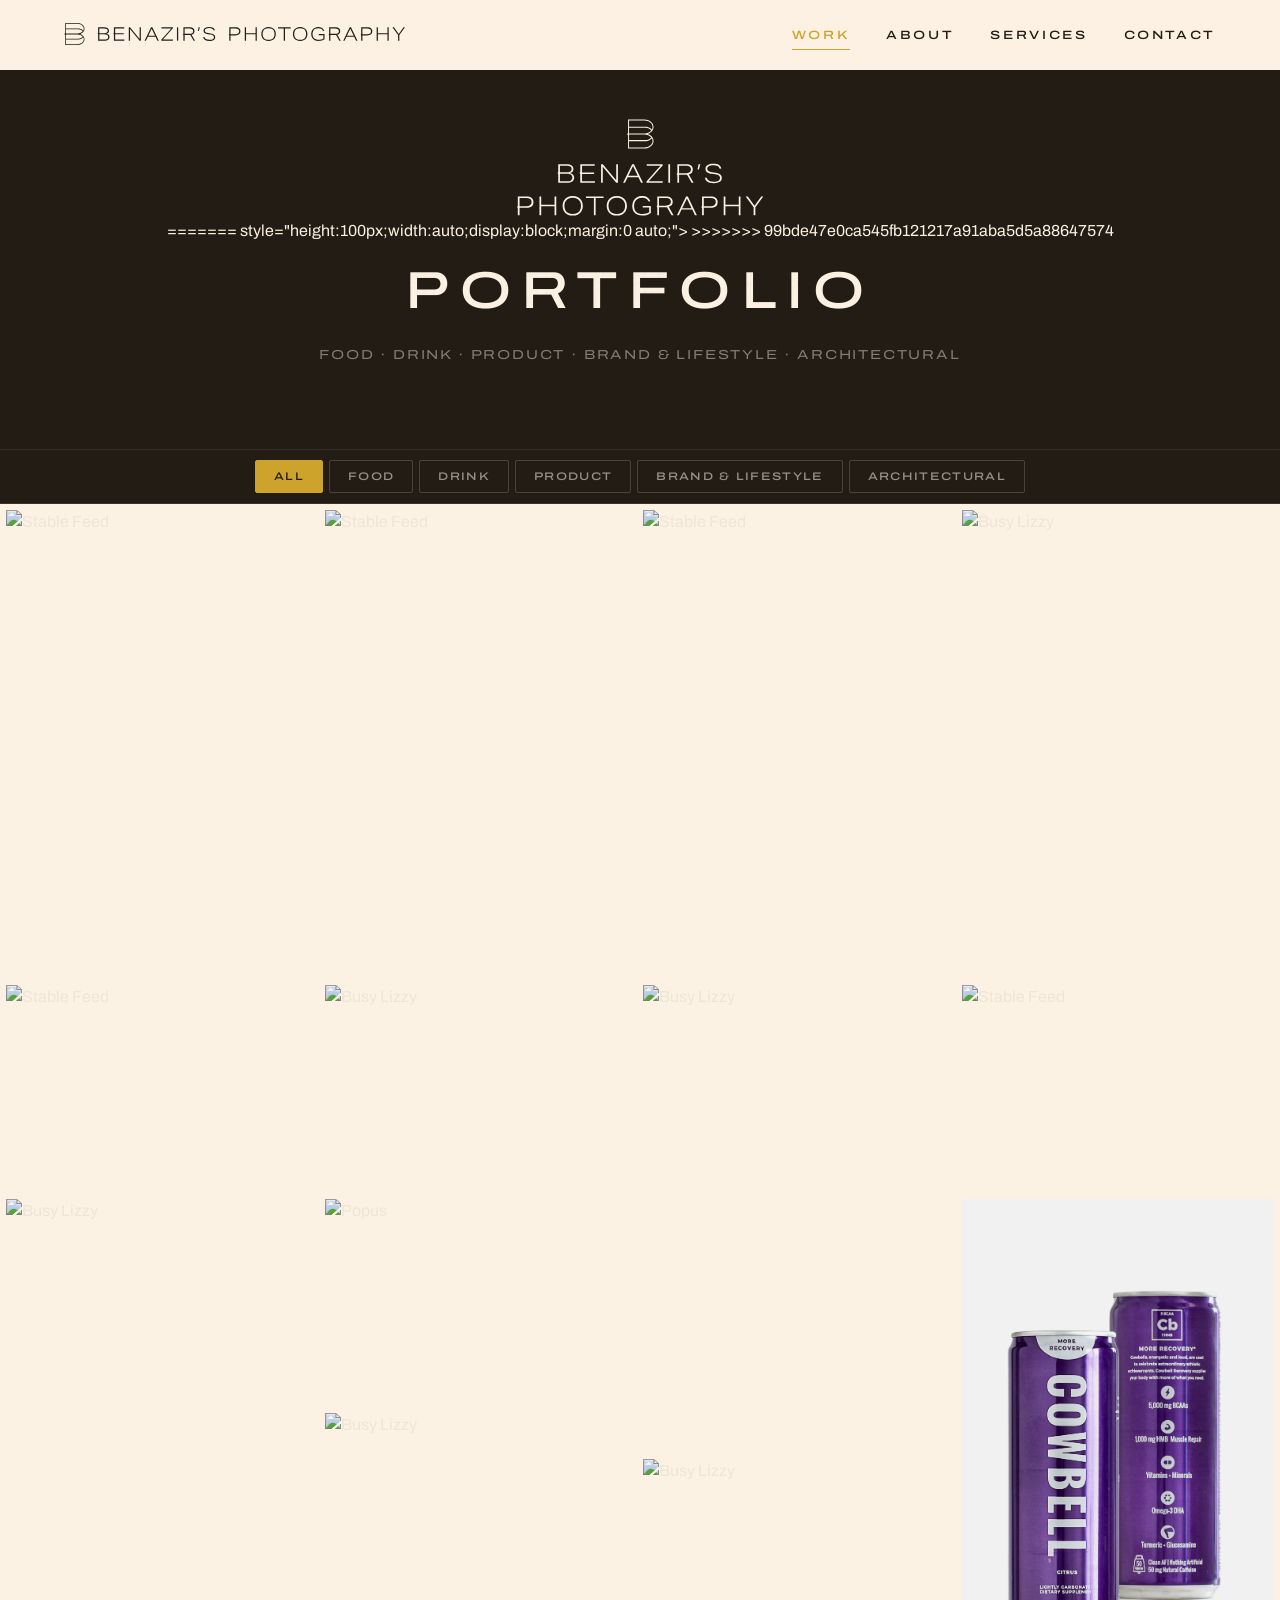
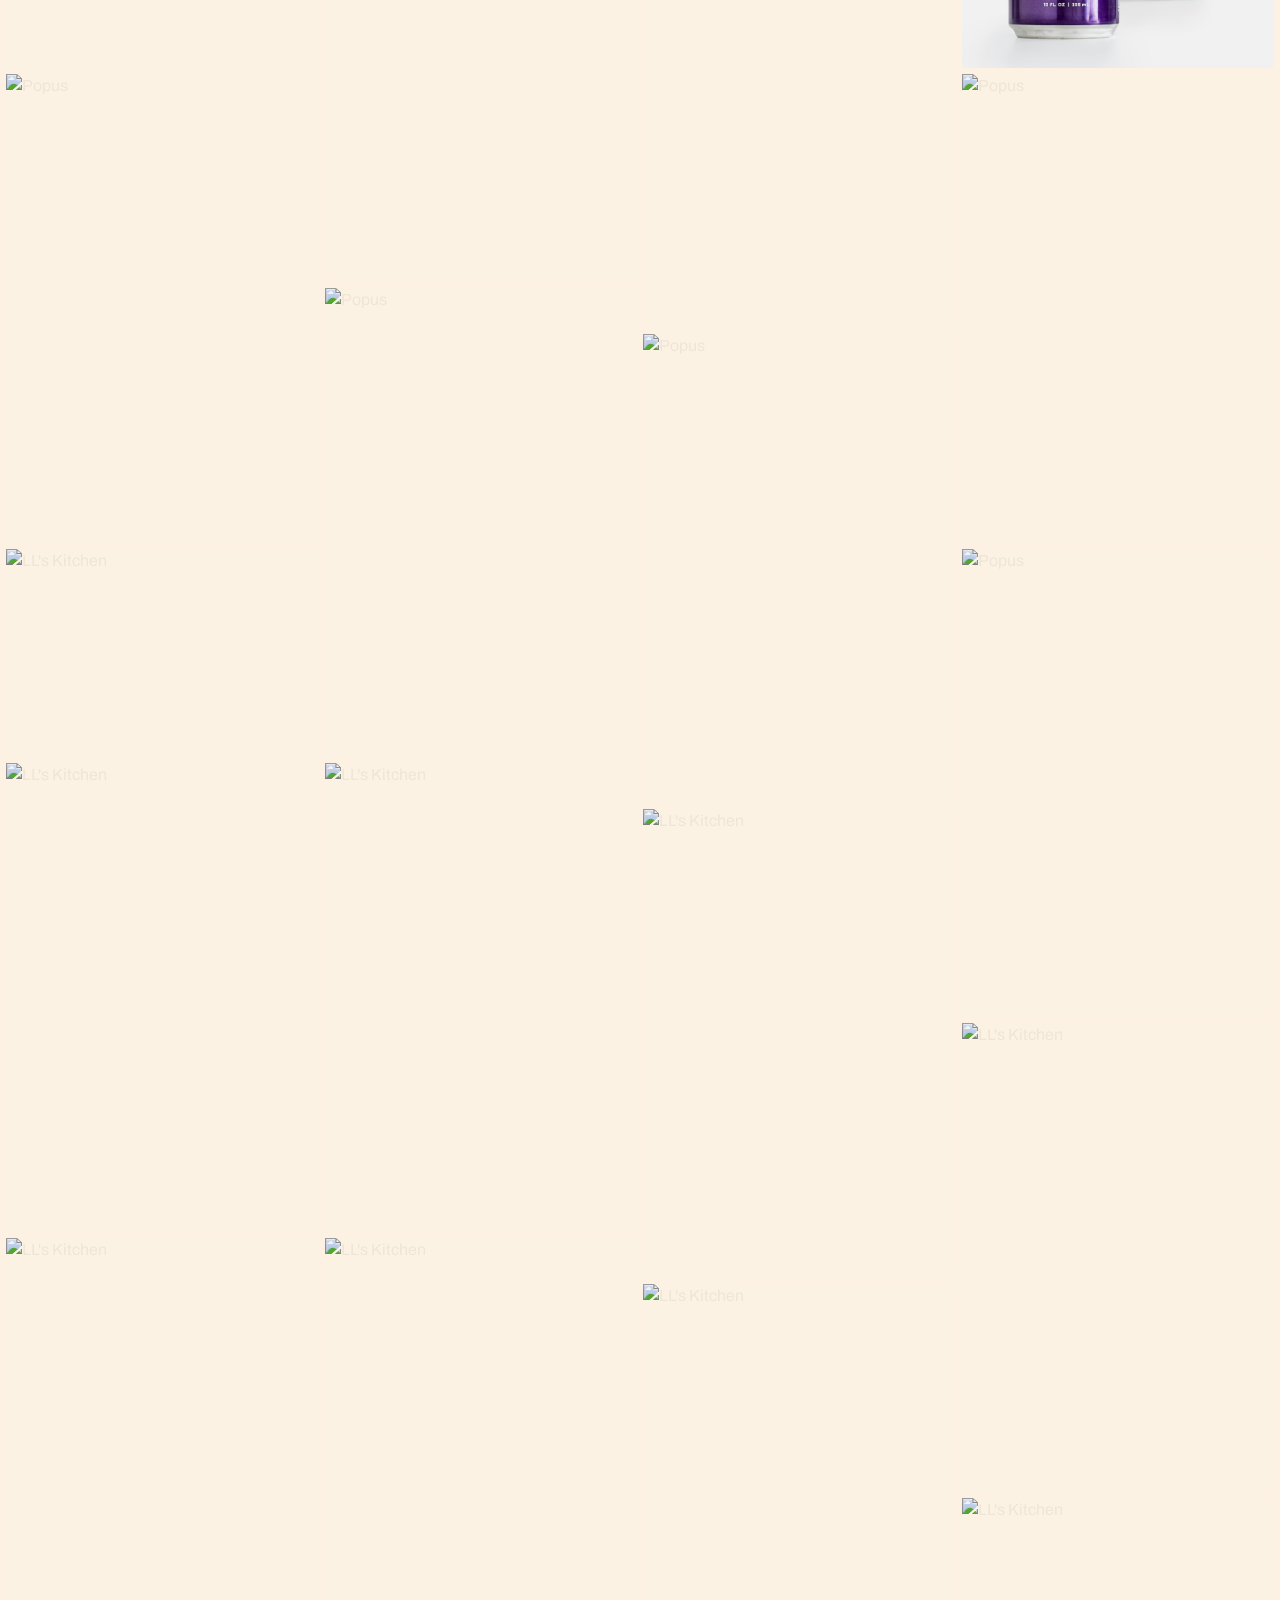
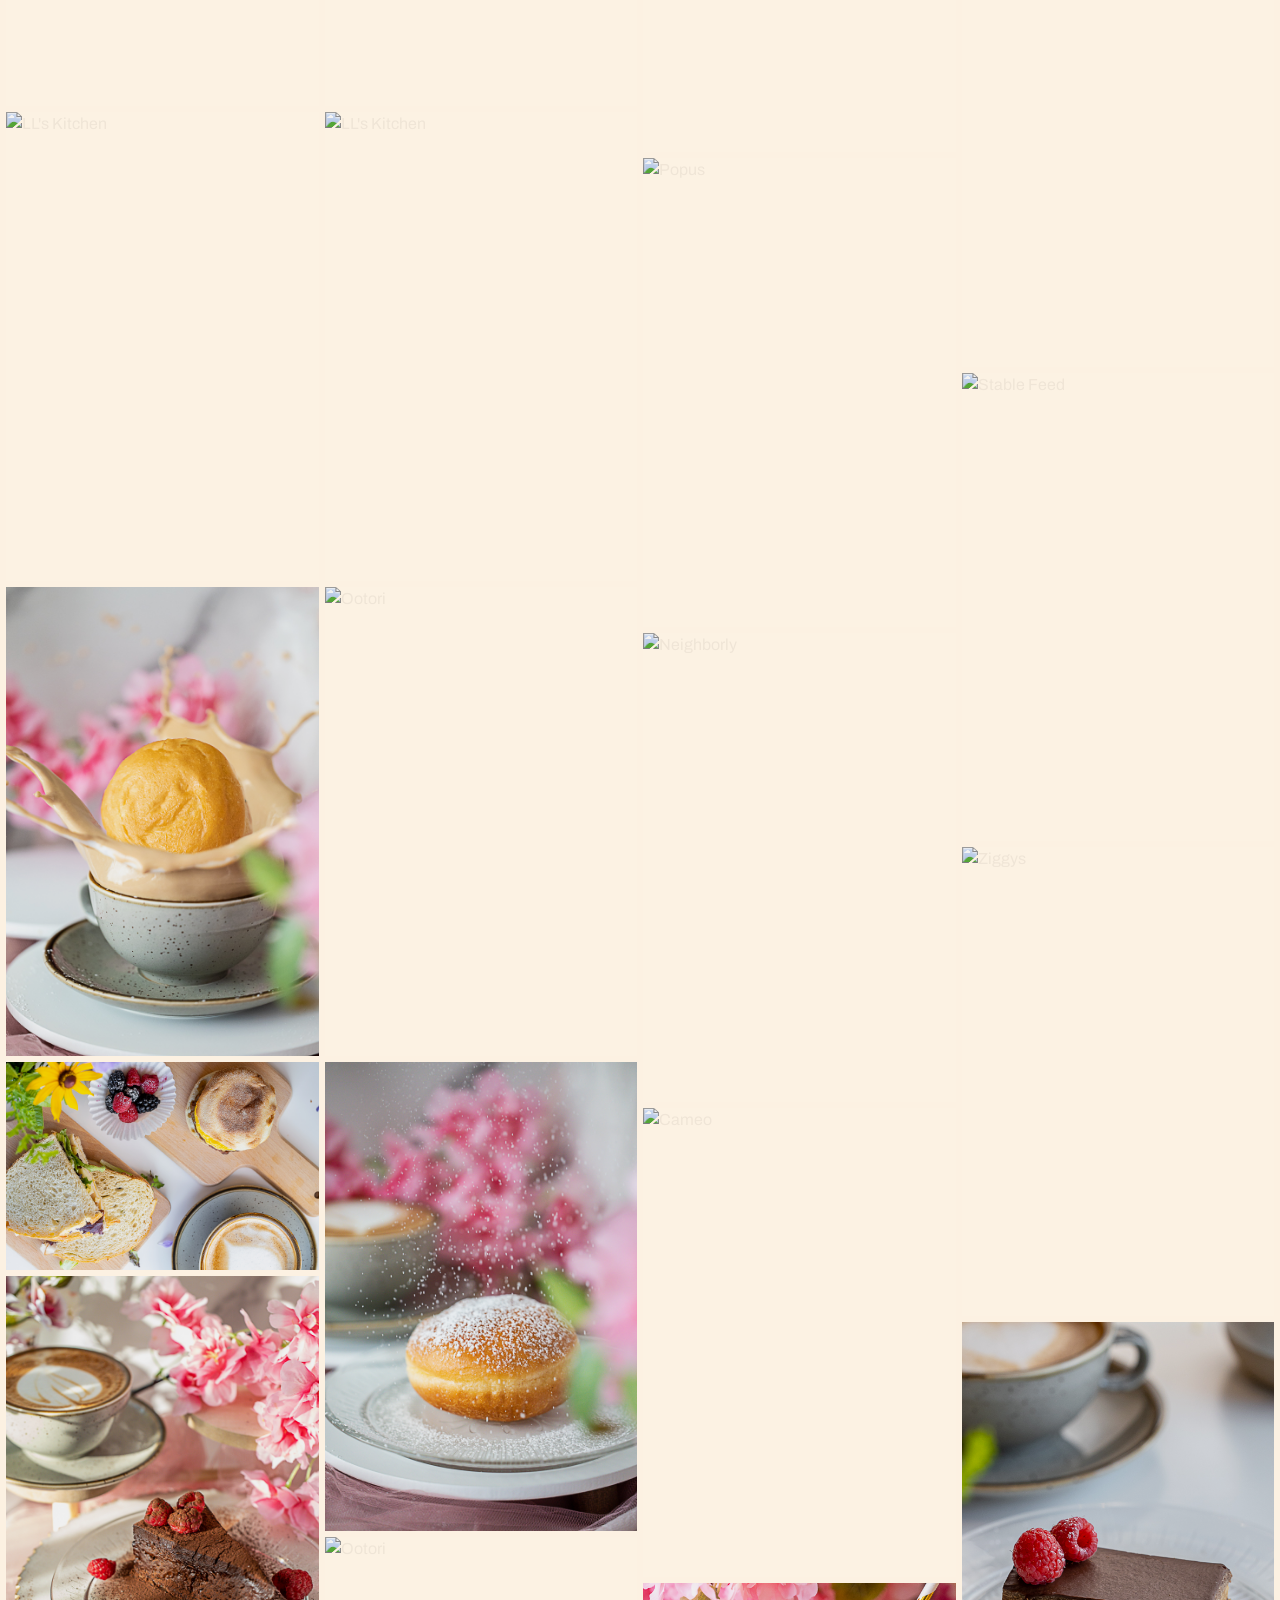
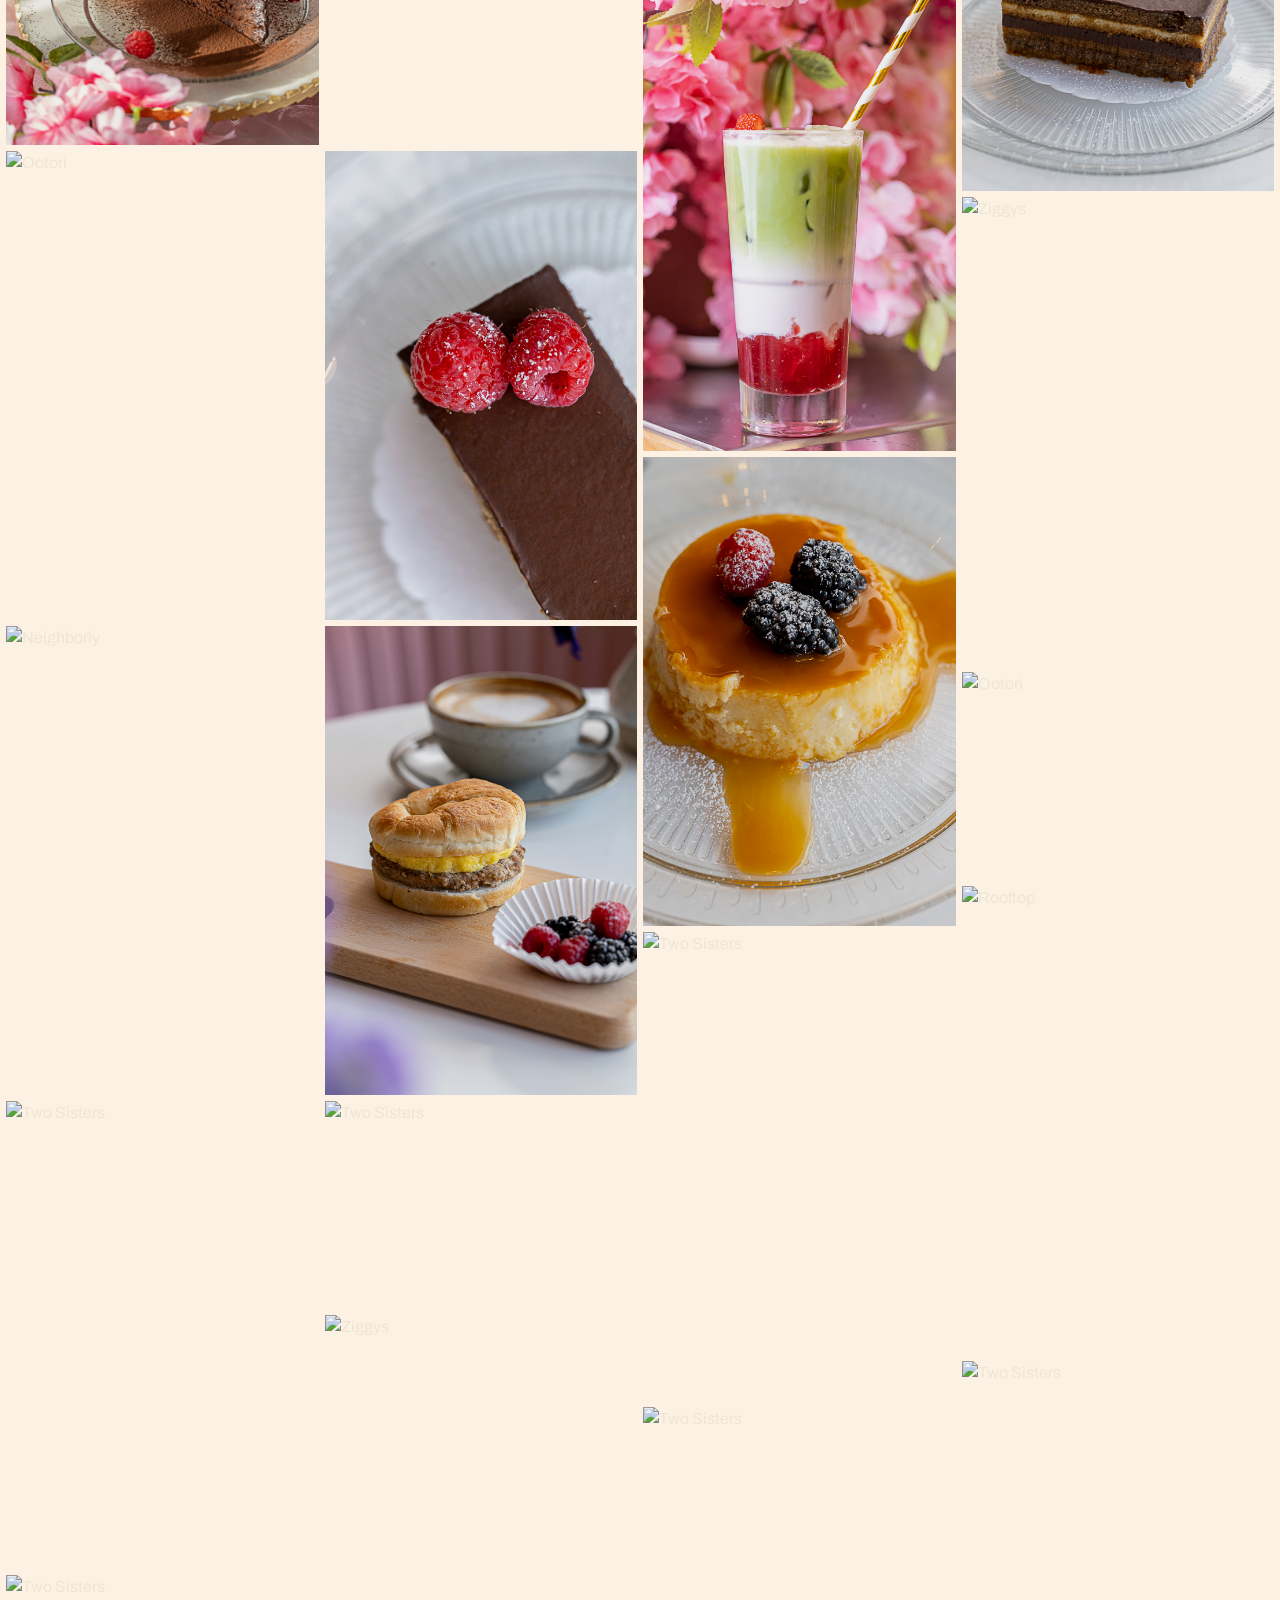
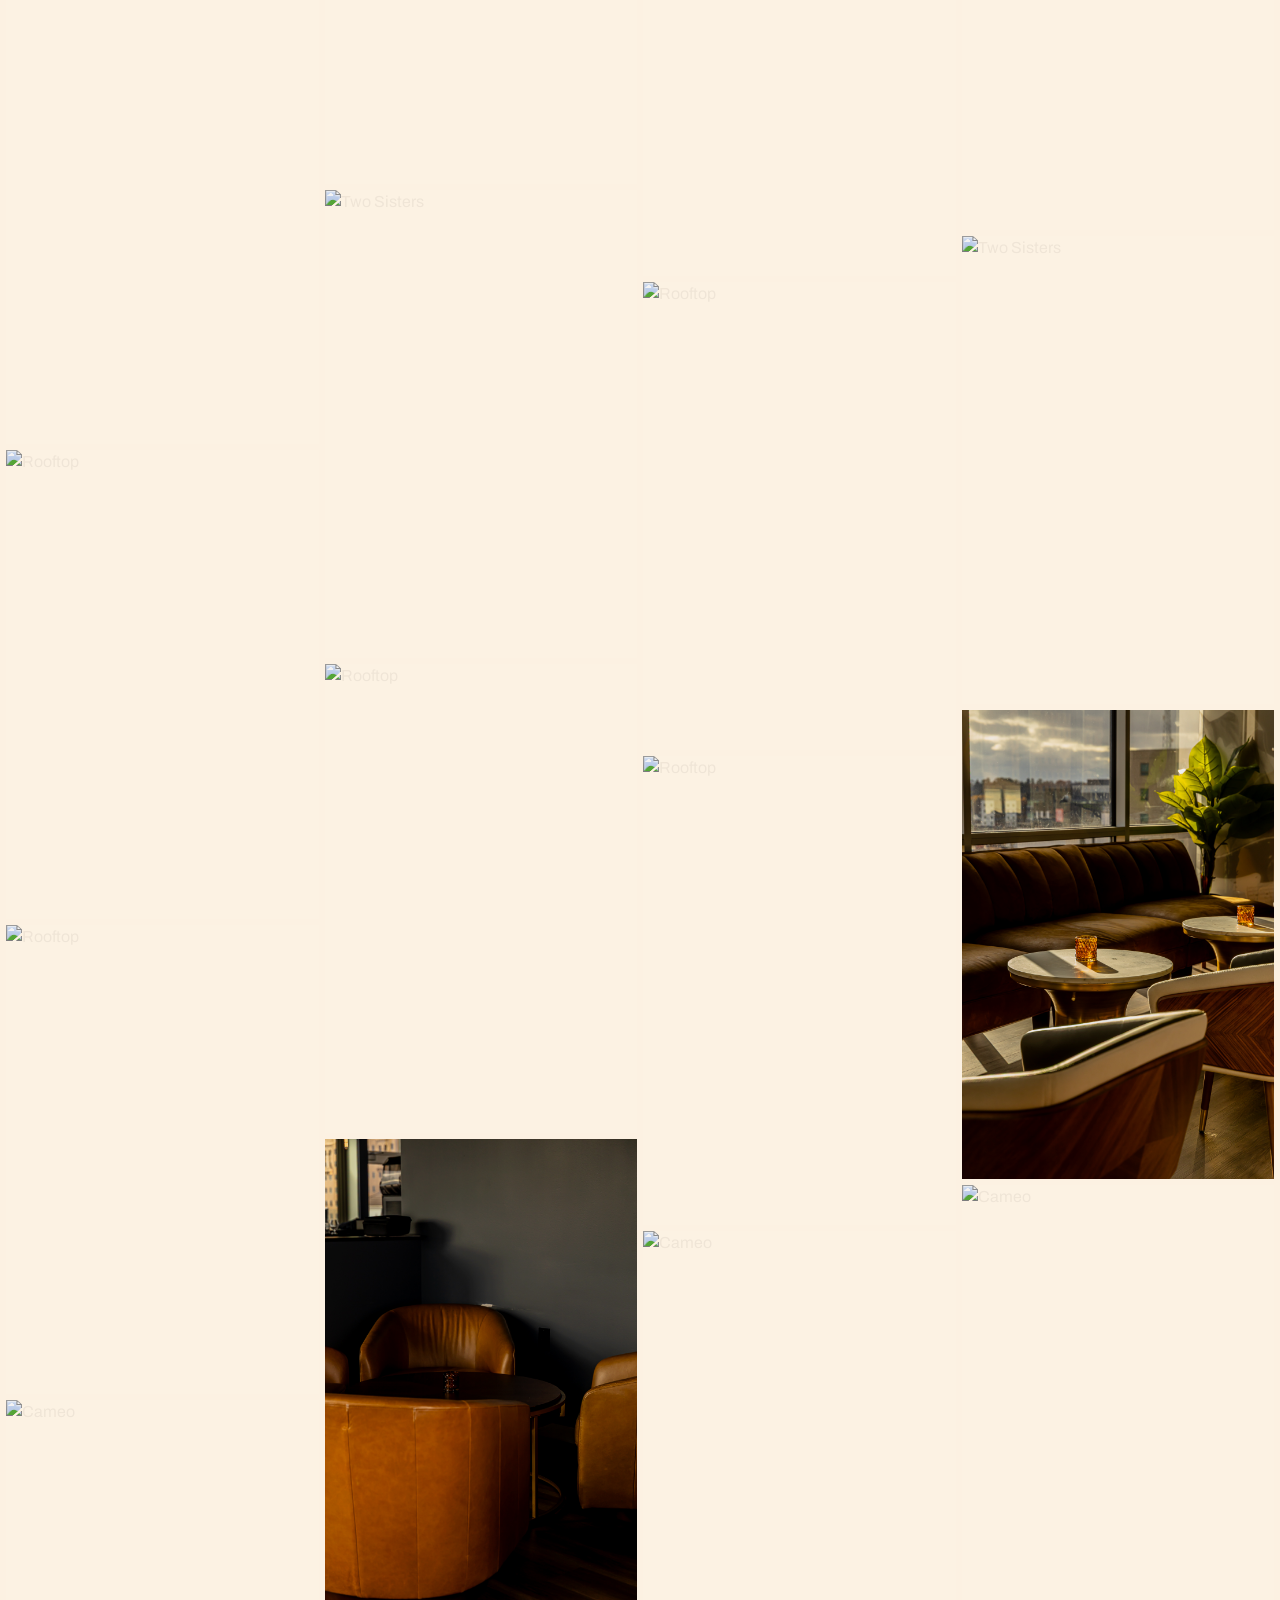
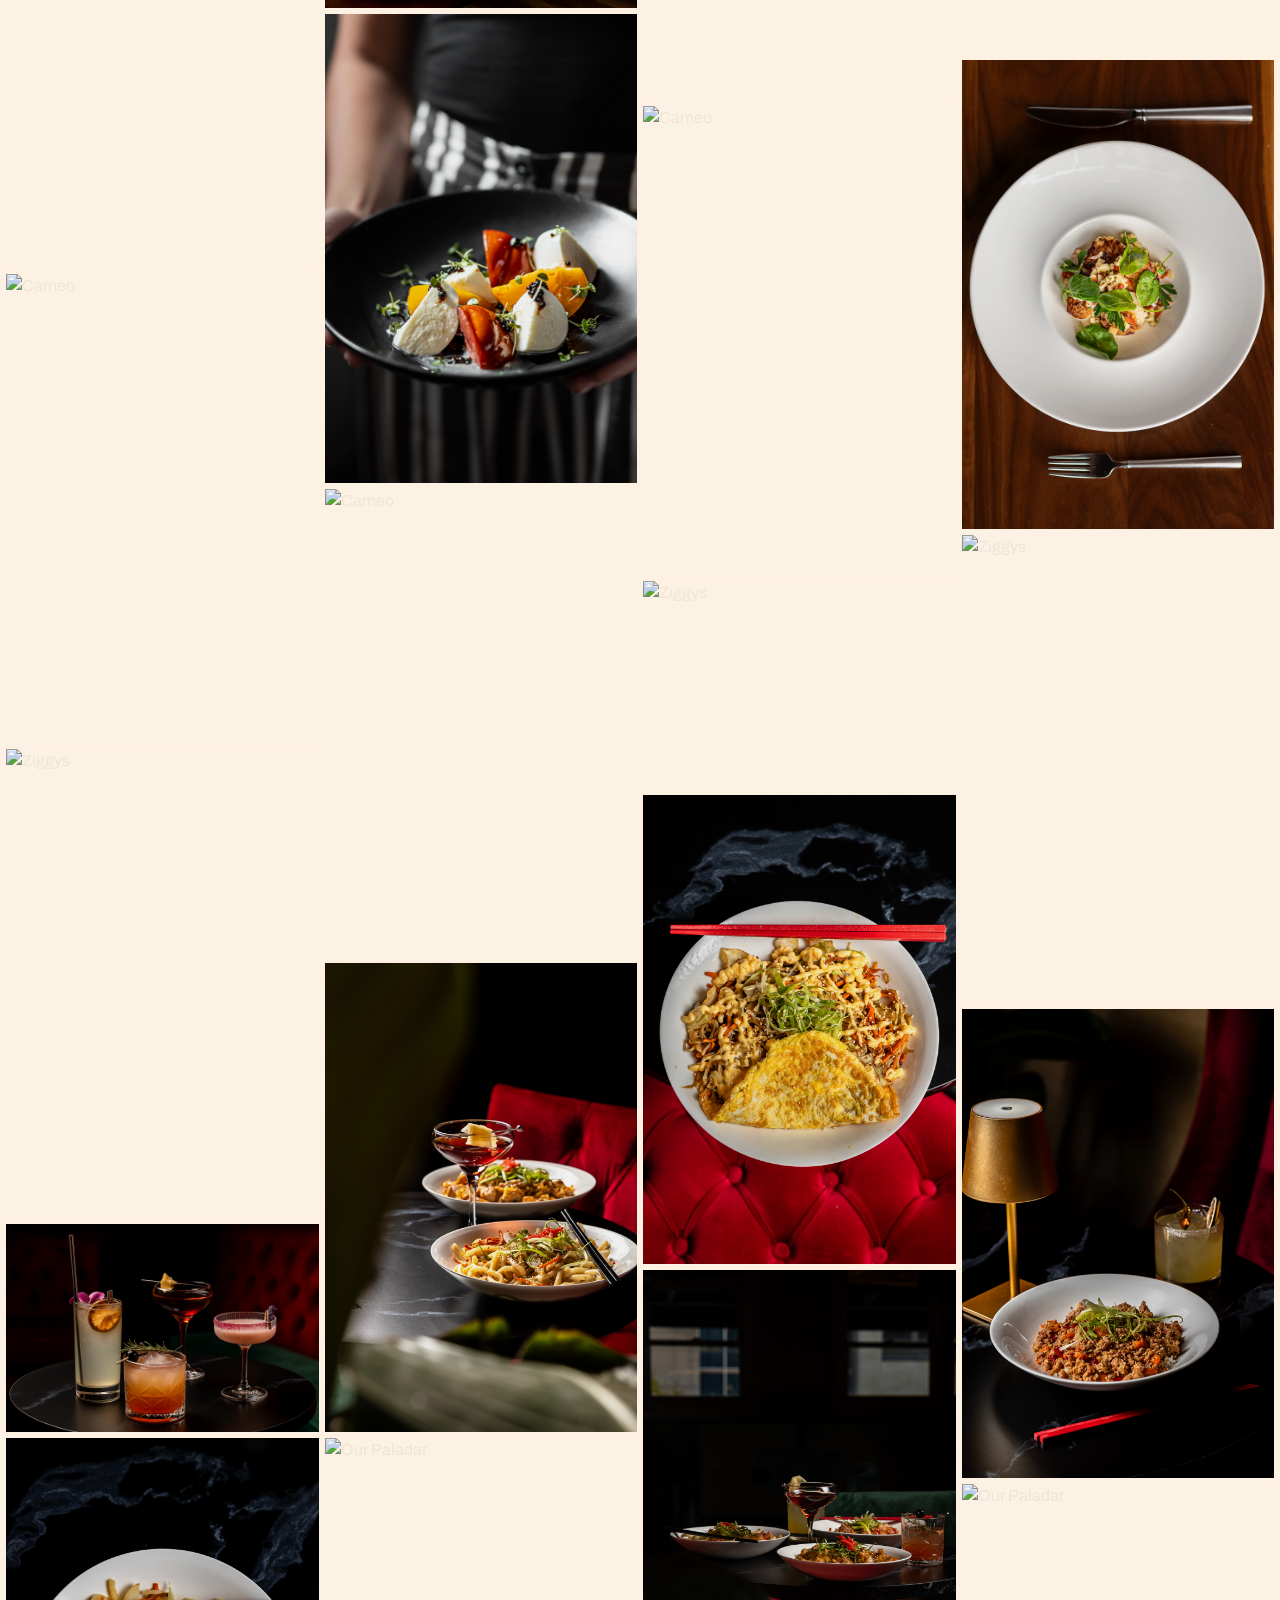
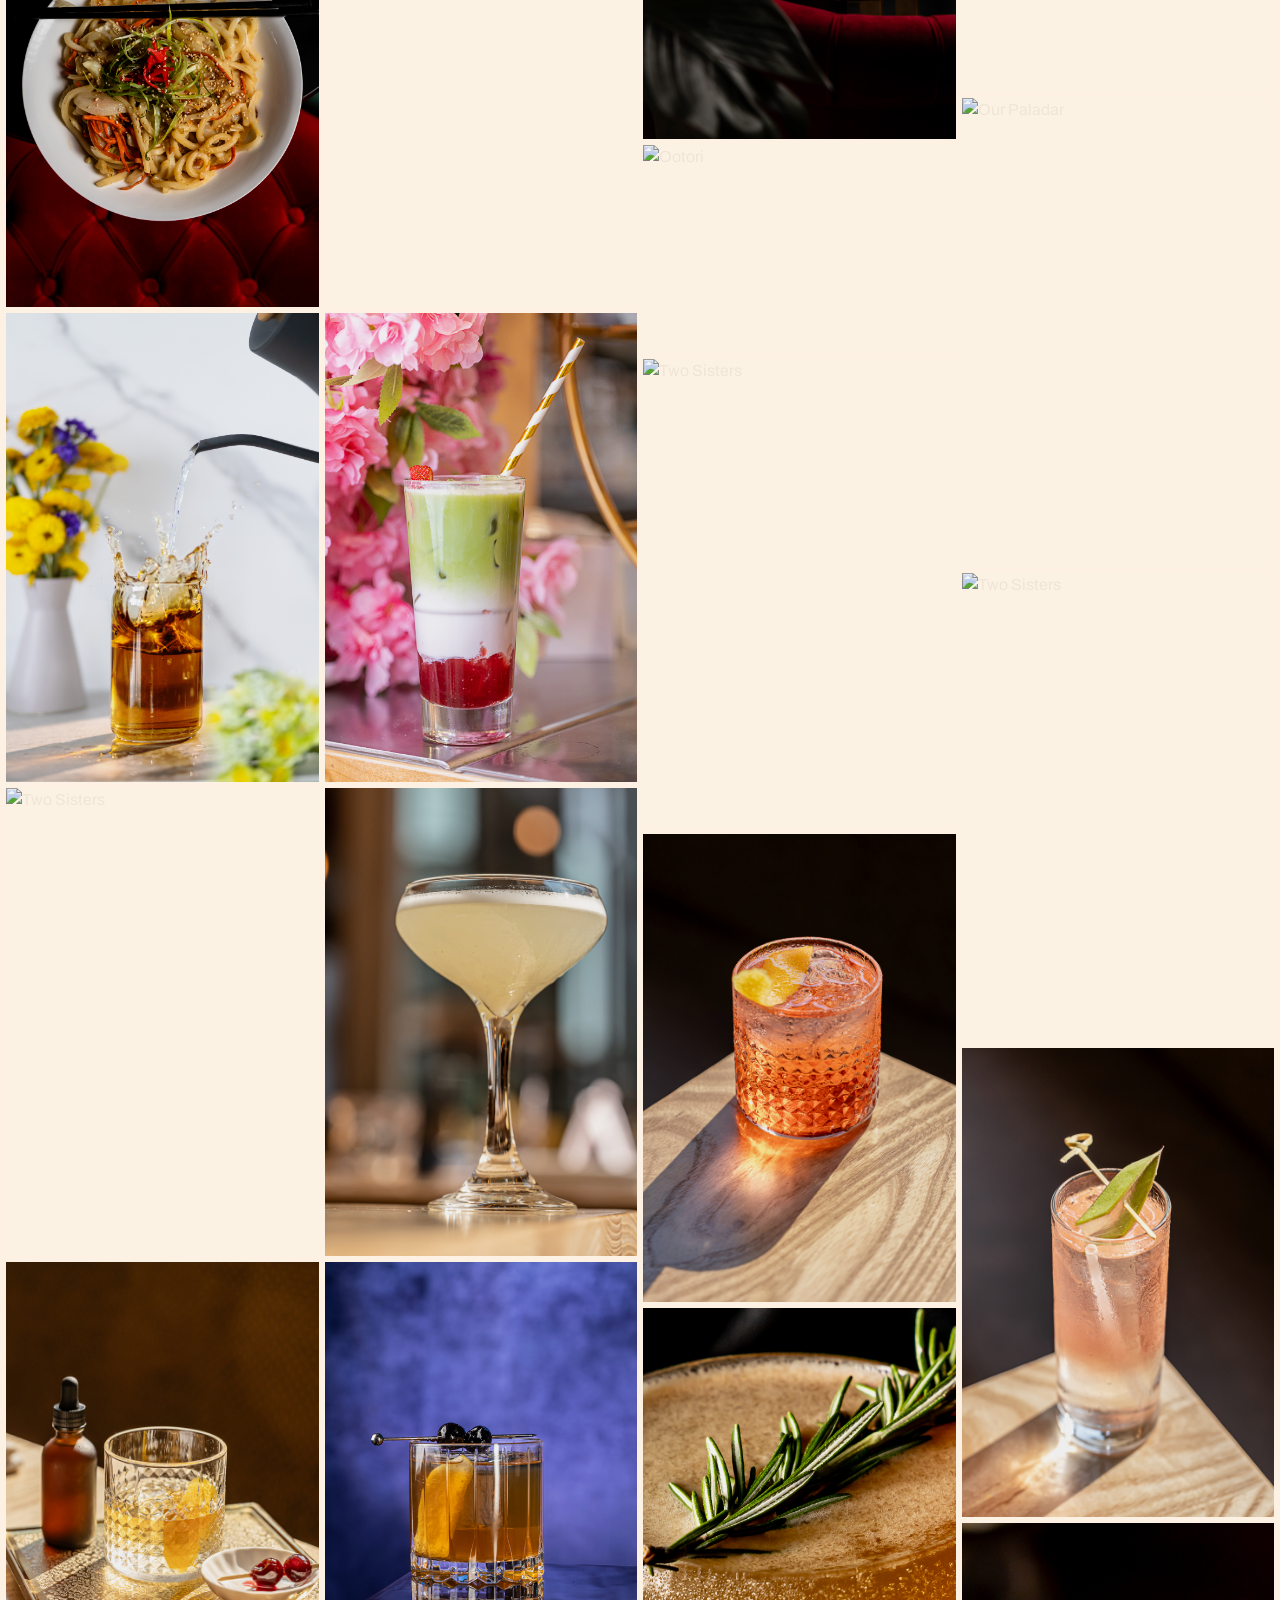
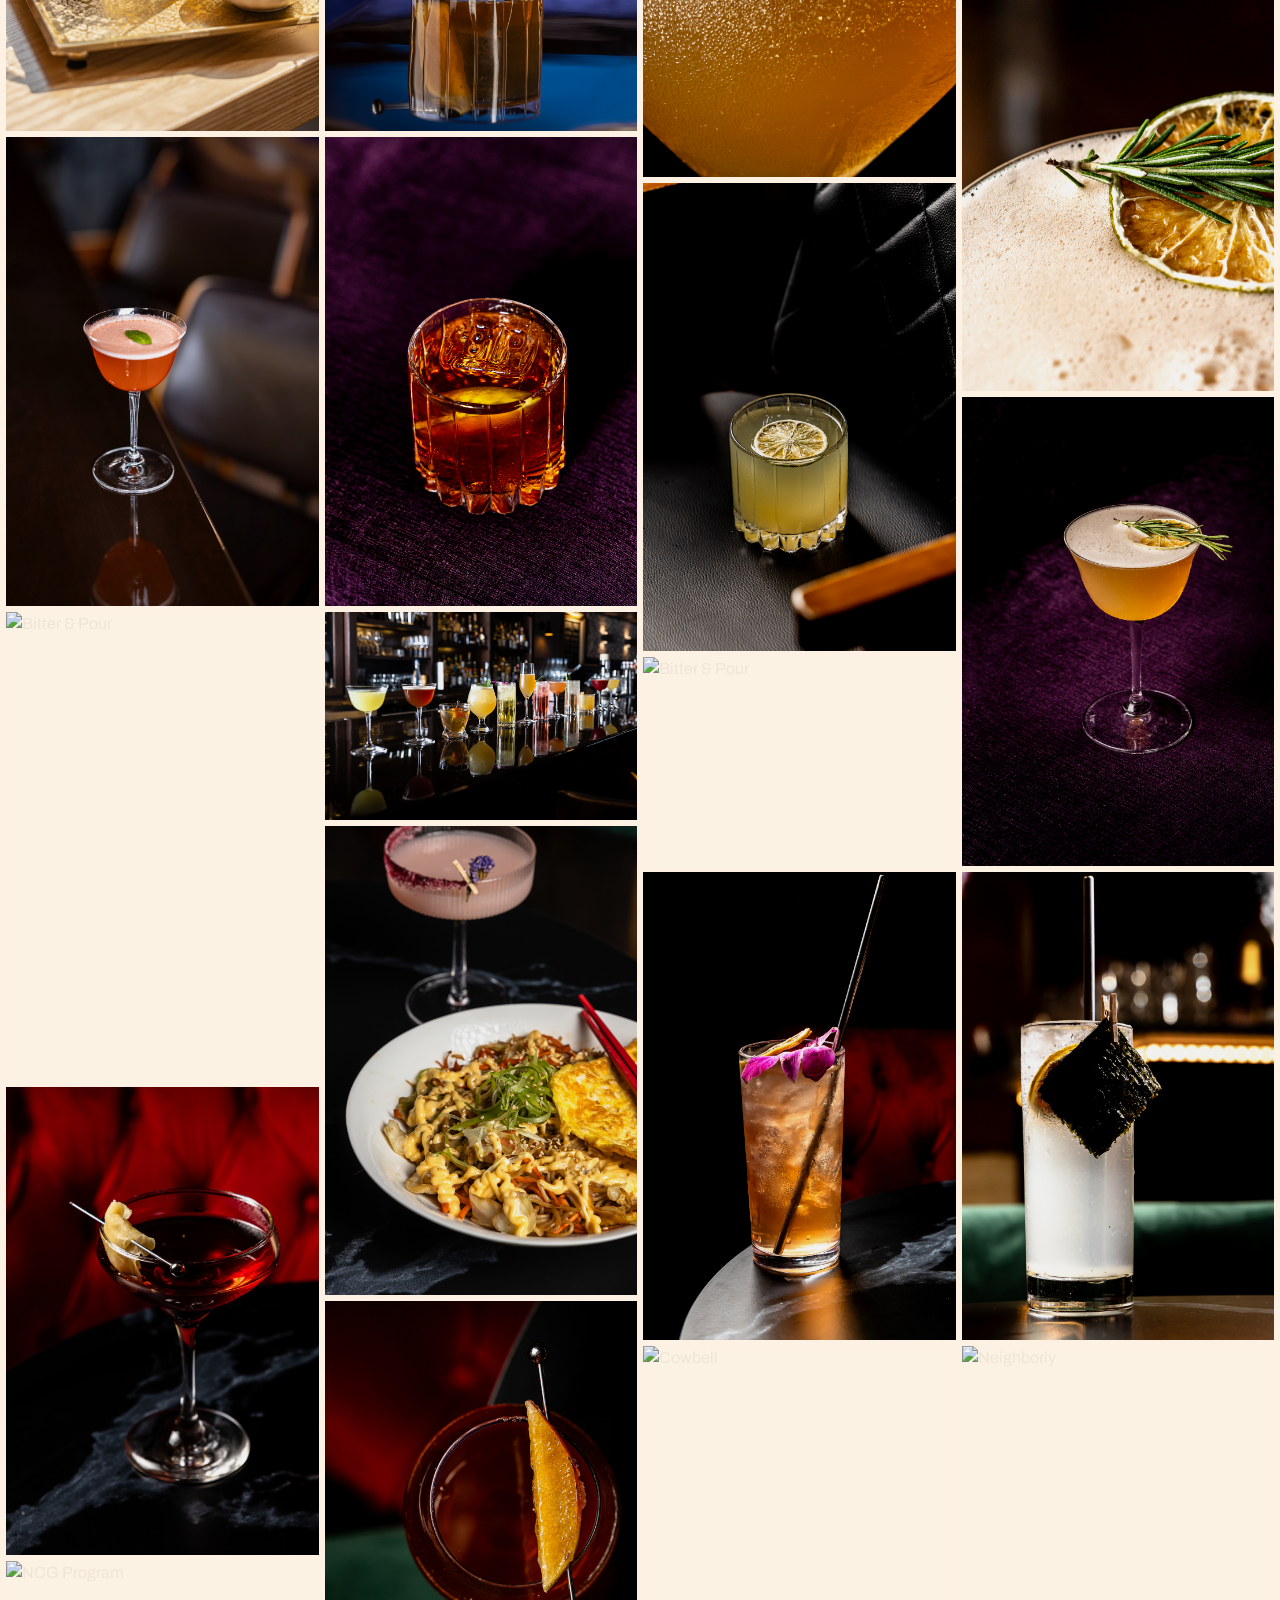
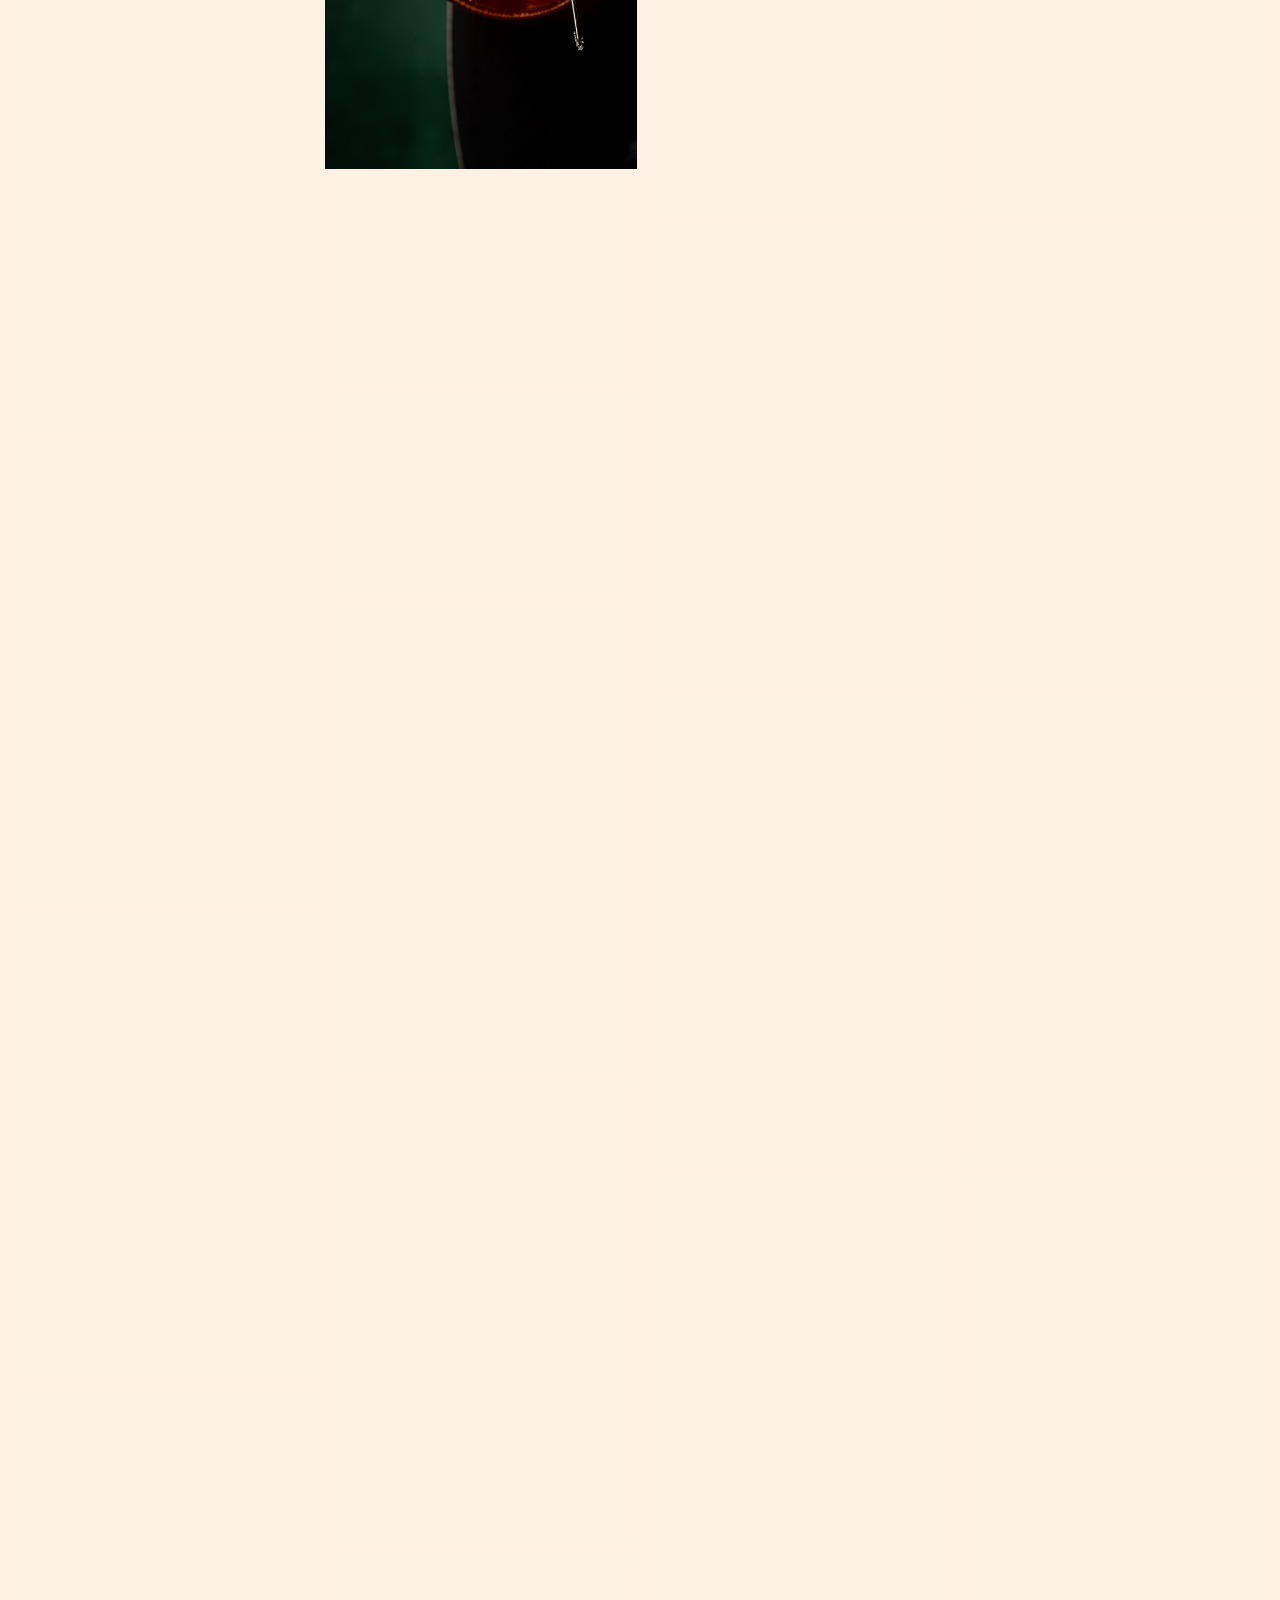
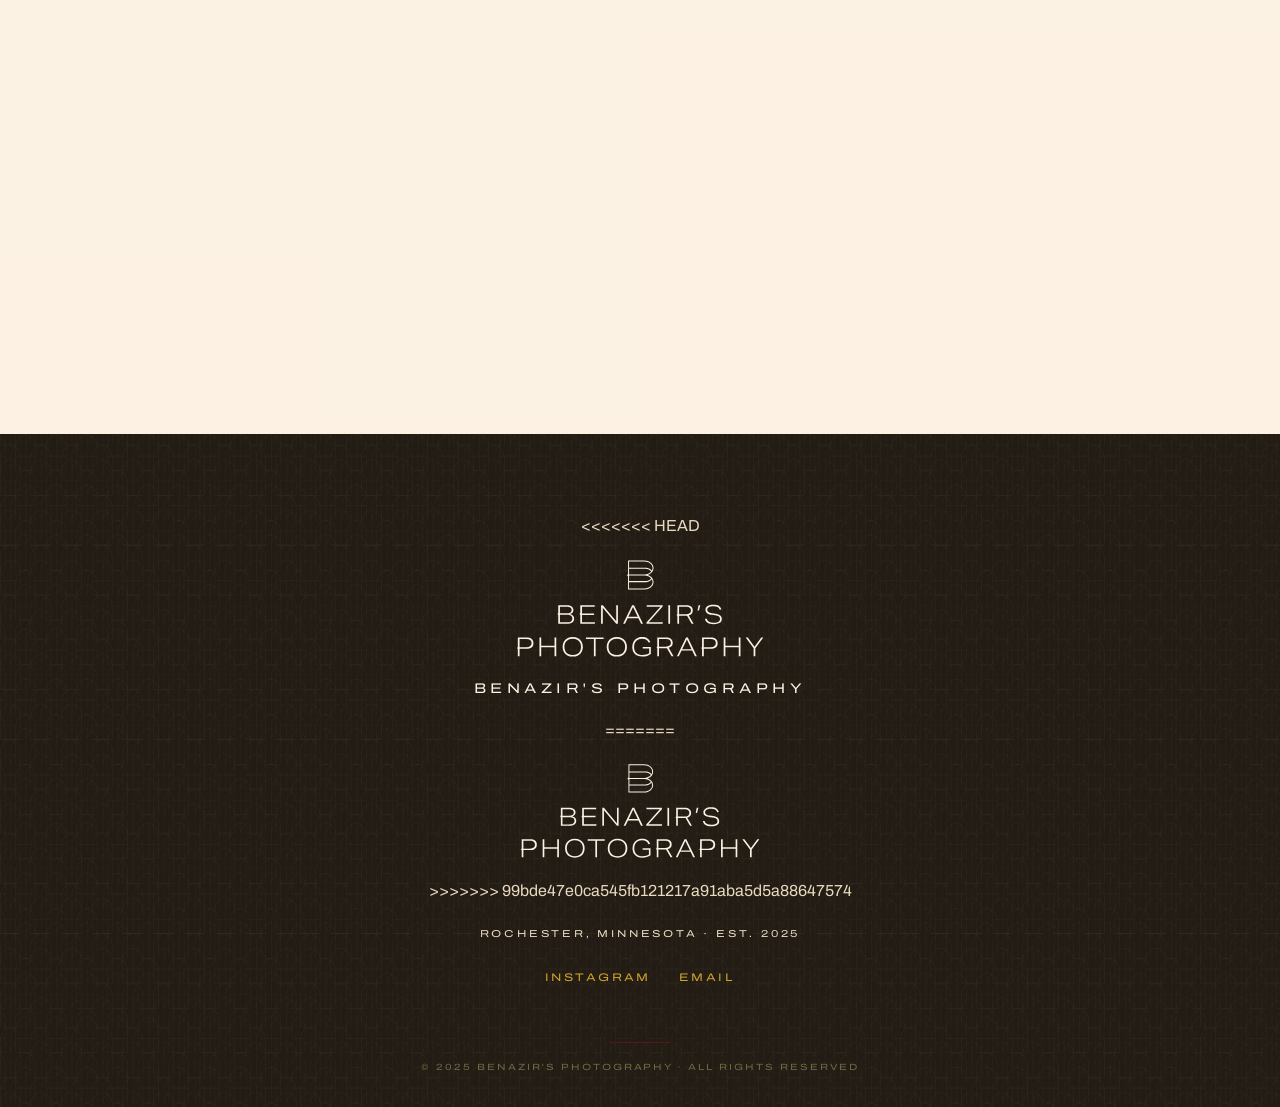
==== commit 7d6c3354: "update portfolio" ====
--- a/portfolio.html
+++ b/portfolio.html
@@ -219,7 +219,11 @@
 <section class="mini-hero">
   <div class="mini-hero__pattern" aria-hidden="true"></div>
   <img src="assets/logos/Benazirs_Photography_PrimaryArtboard 7.svg" alt="Benazir's Photography"
+<<<<<<< HEAD
        style="height:103px;width:auto;display:block;margin:0 auto;">
+=======
+       style="height:100px;width:auto;display:block;margin:0 auto;">
+>>>>>>> 99bde47e0ca545fb121217a91aba5d5a88647574
   <h1>Portfolio</h1>
   <div class="mini-hero__cats">Food · Drink · Product · Brand &amp; Lifestyle · Architectural</div>
 </section>
@@ -254,9 +258,13 @@
 <footer class="footer">
   <div class="pattern-bg" style="opacity:0.08;"></div>
   <div class="footer__brand">
+<<<<<<< HEAD
       <img src="assets/logos/Benazirs_Photography_PrimaryArtboard 7.svg" alt="Benazir's Photography"
            style="height:103px;width:auto;display:block;margin:0 auto;">
     <span class="name">Benazir's Photography</span>
+=======
+    <img src="assets/logos/Benazirs_Photography_PrimaryArtboard 7.svg" alt="Benazir's Photography" style="height:100px;width:auto;display:block;margin:0 auto;">
+>>>>>>> 99bde47e0ca545fb121217a91aba5d5a88647574
   </div>
   <div class="footer__loc">Rochester, Minnesota · Est. 2025</div>
   <div class="footer__social">
